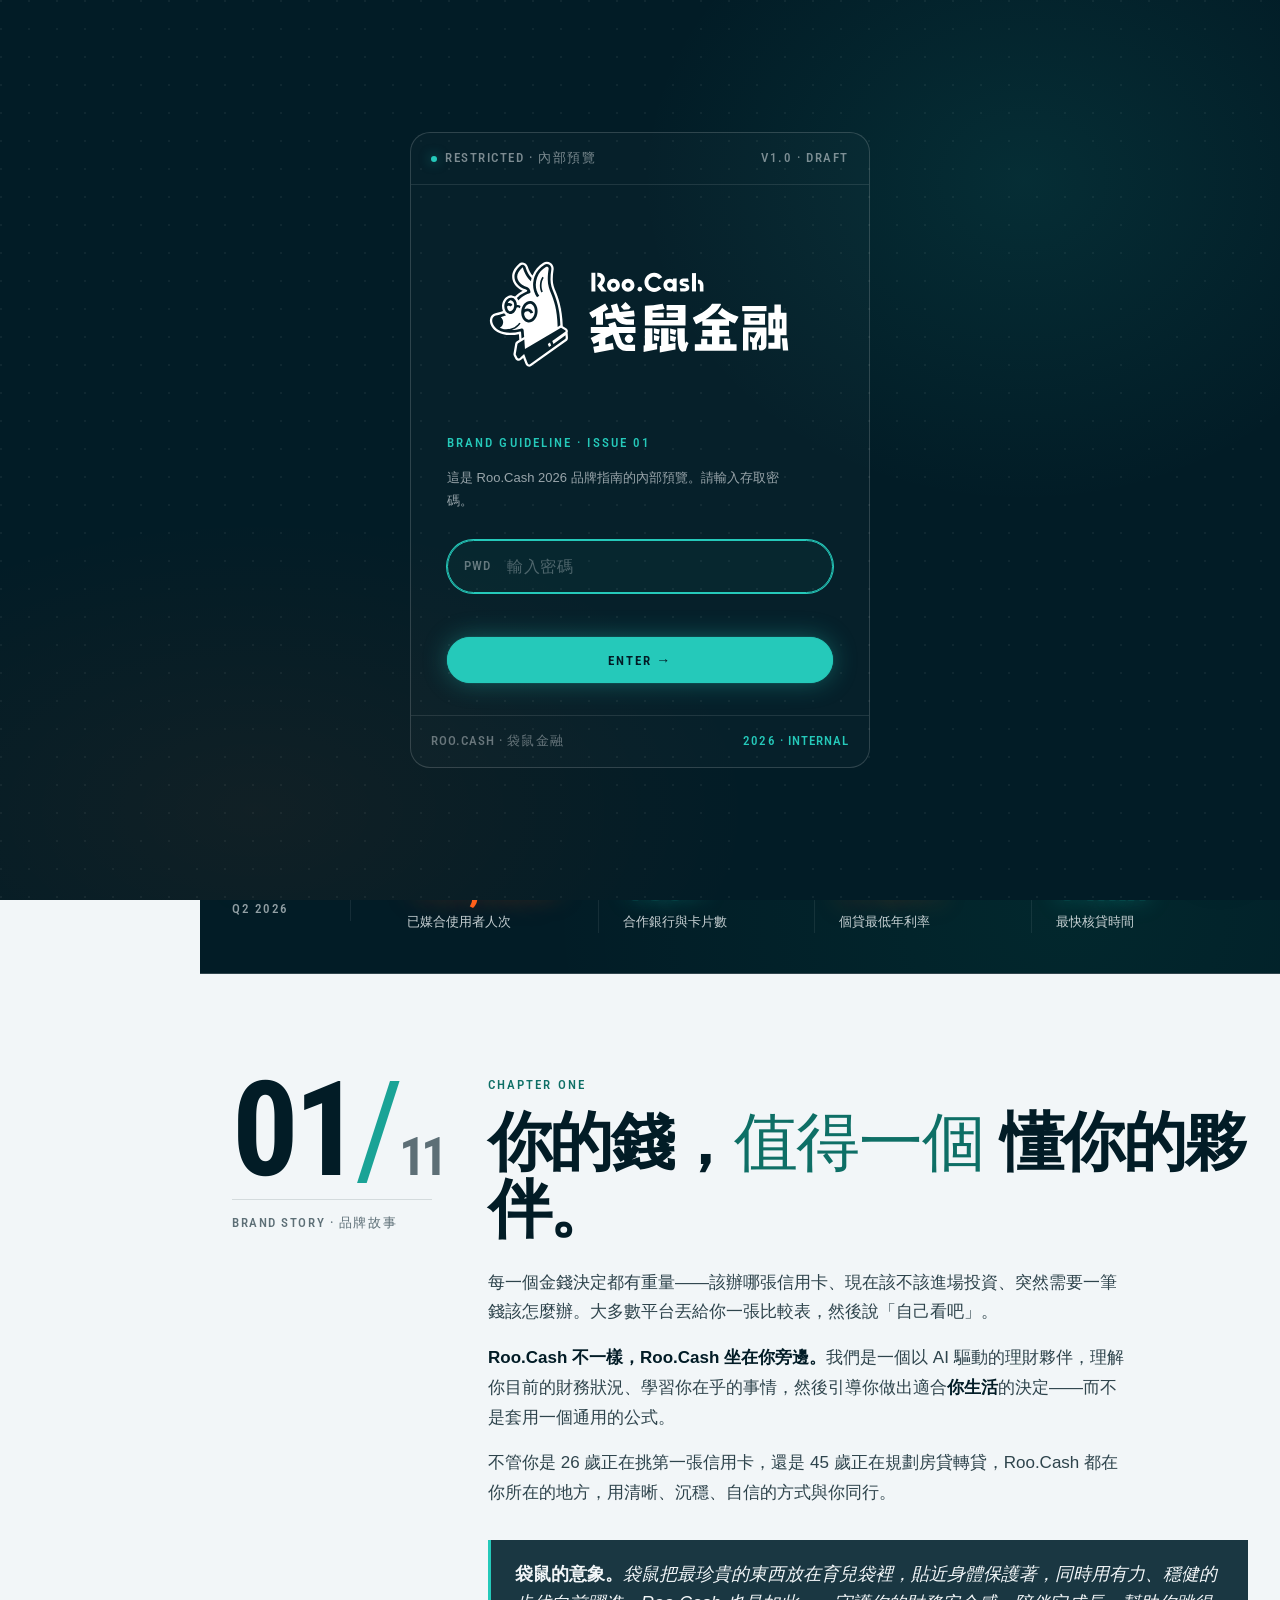
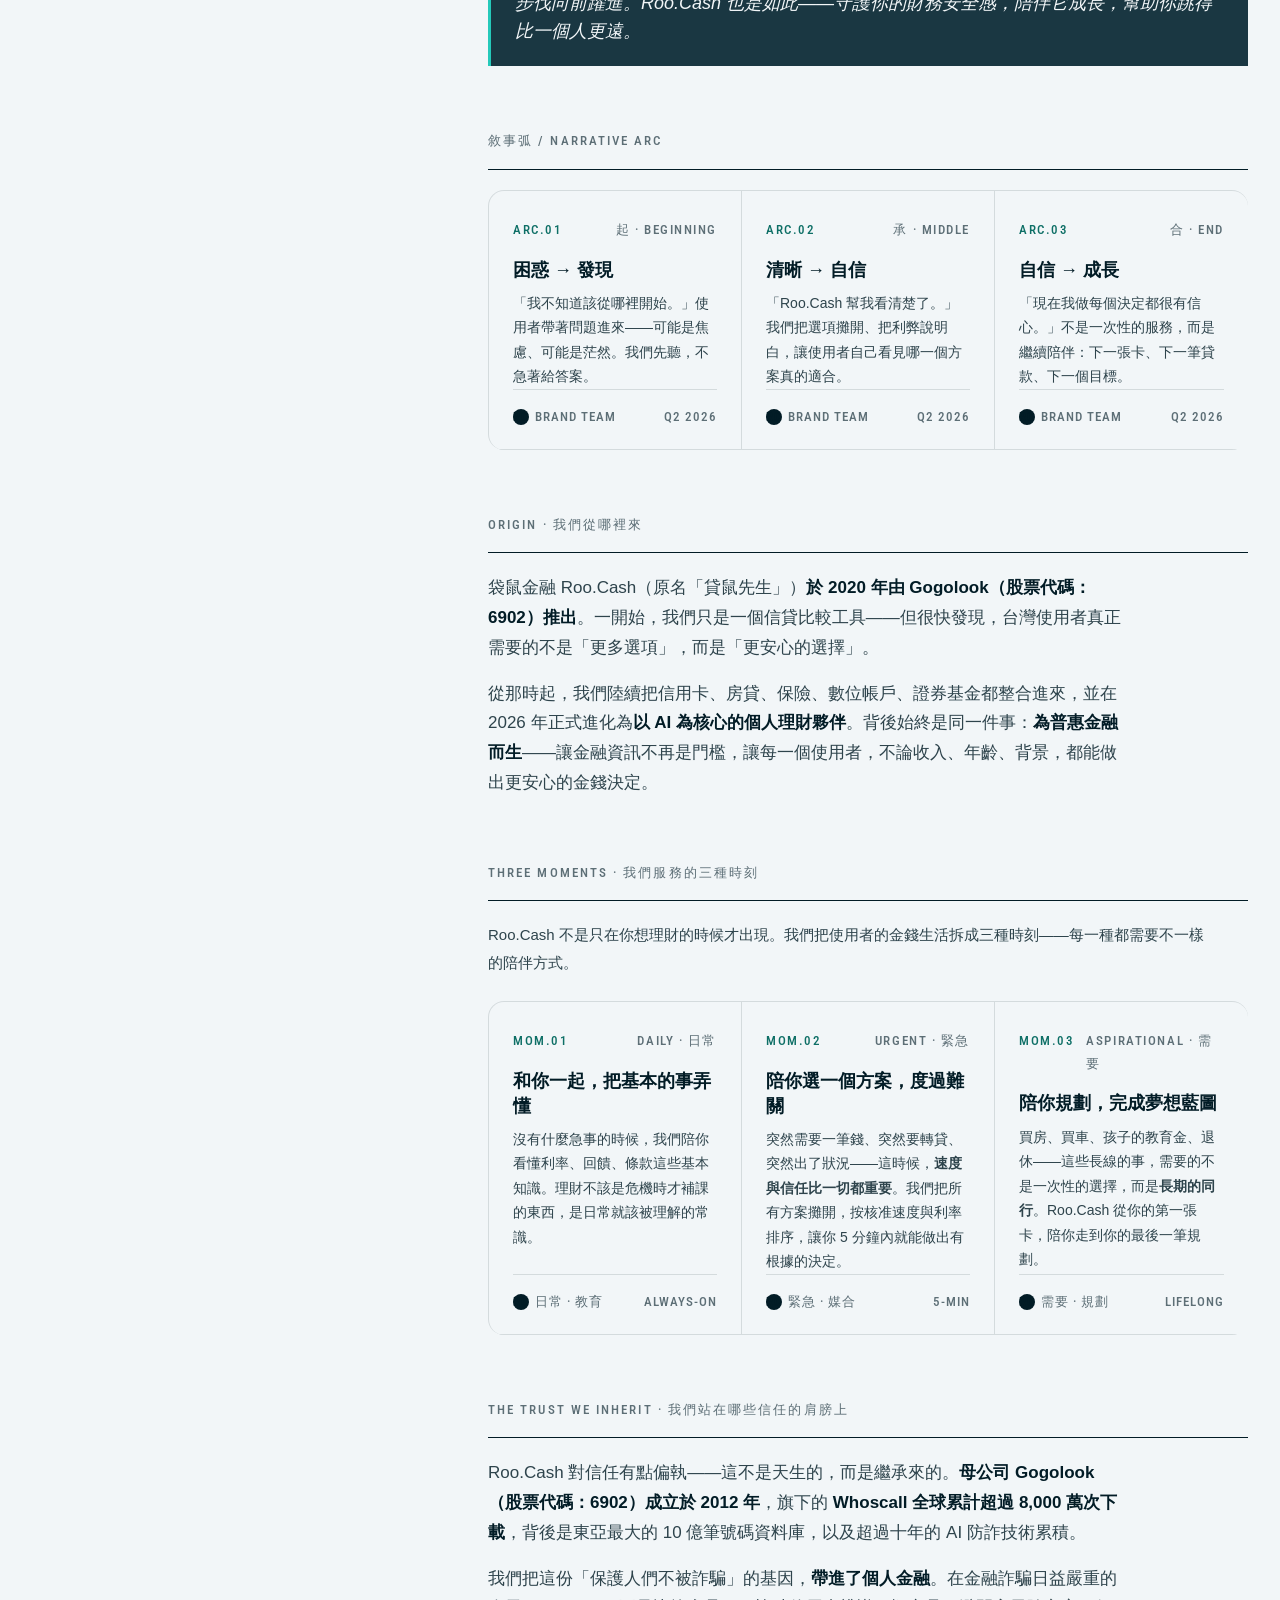
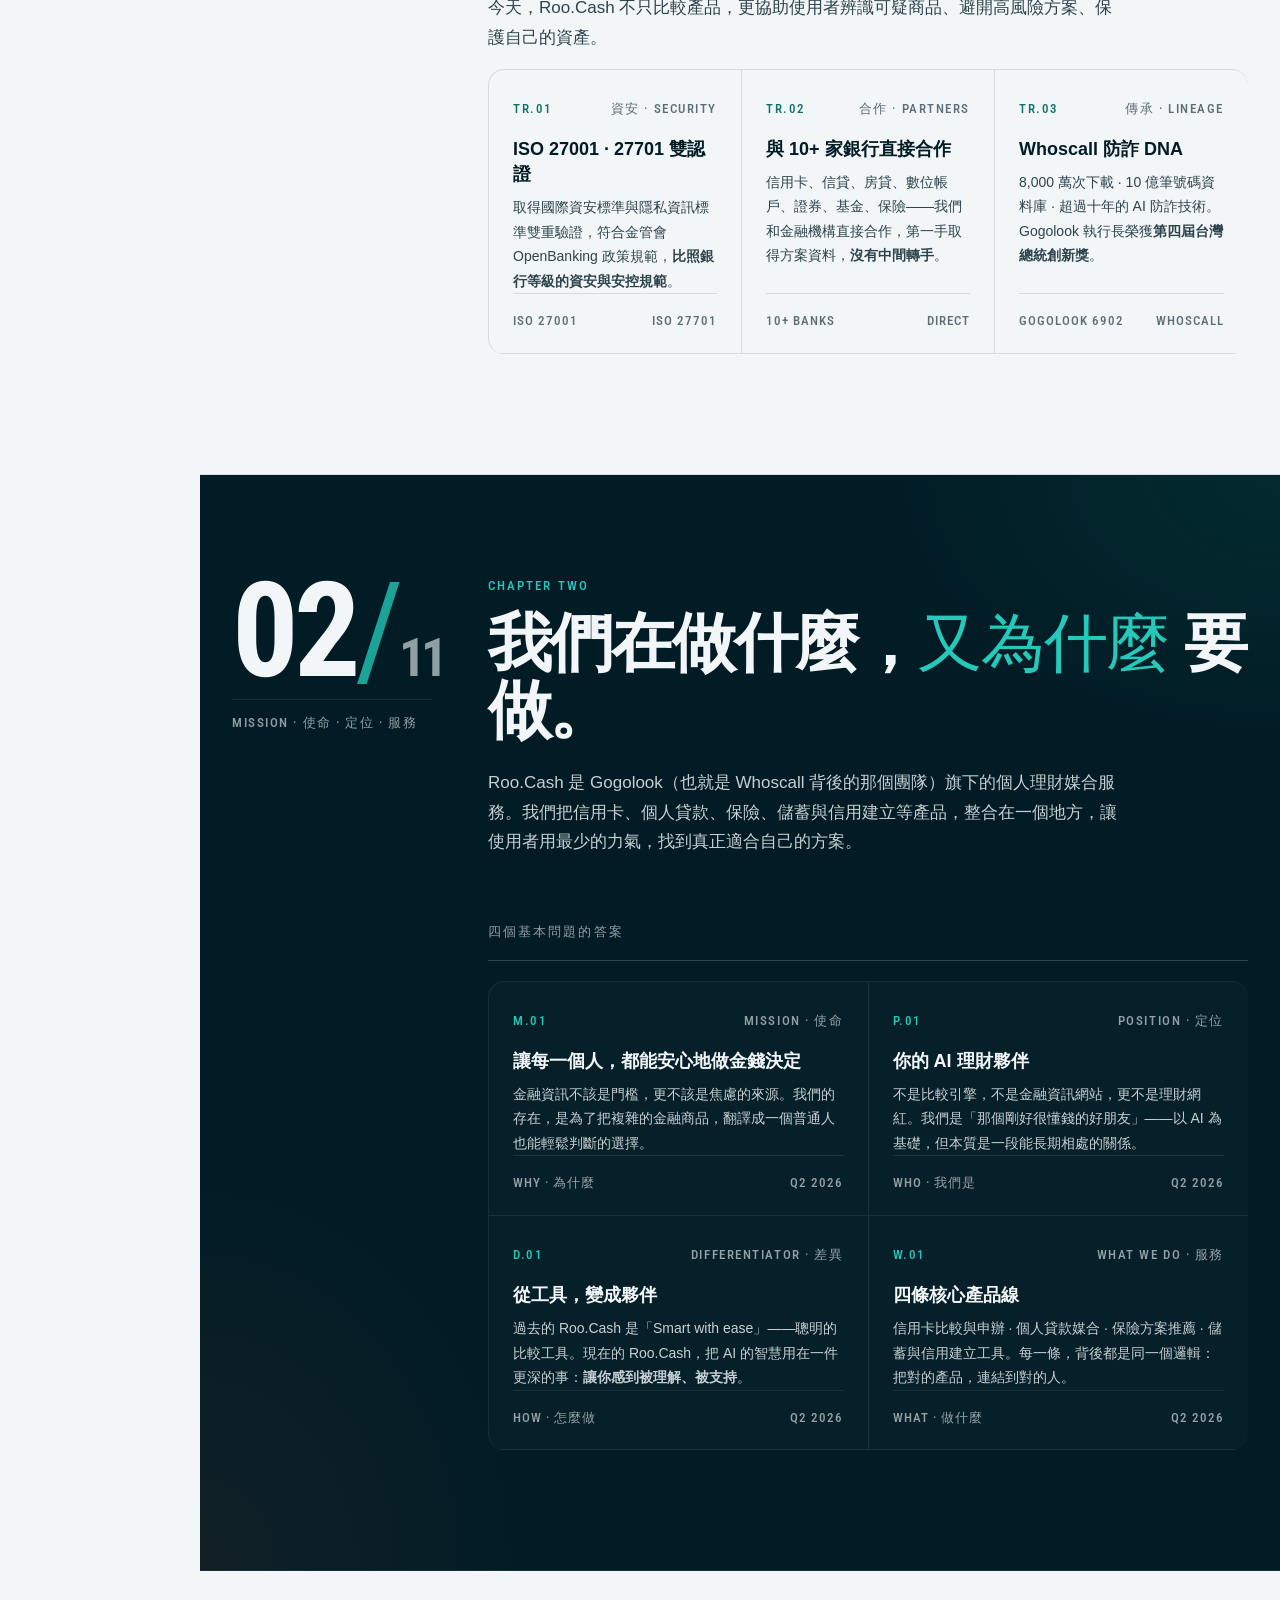
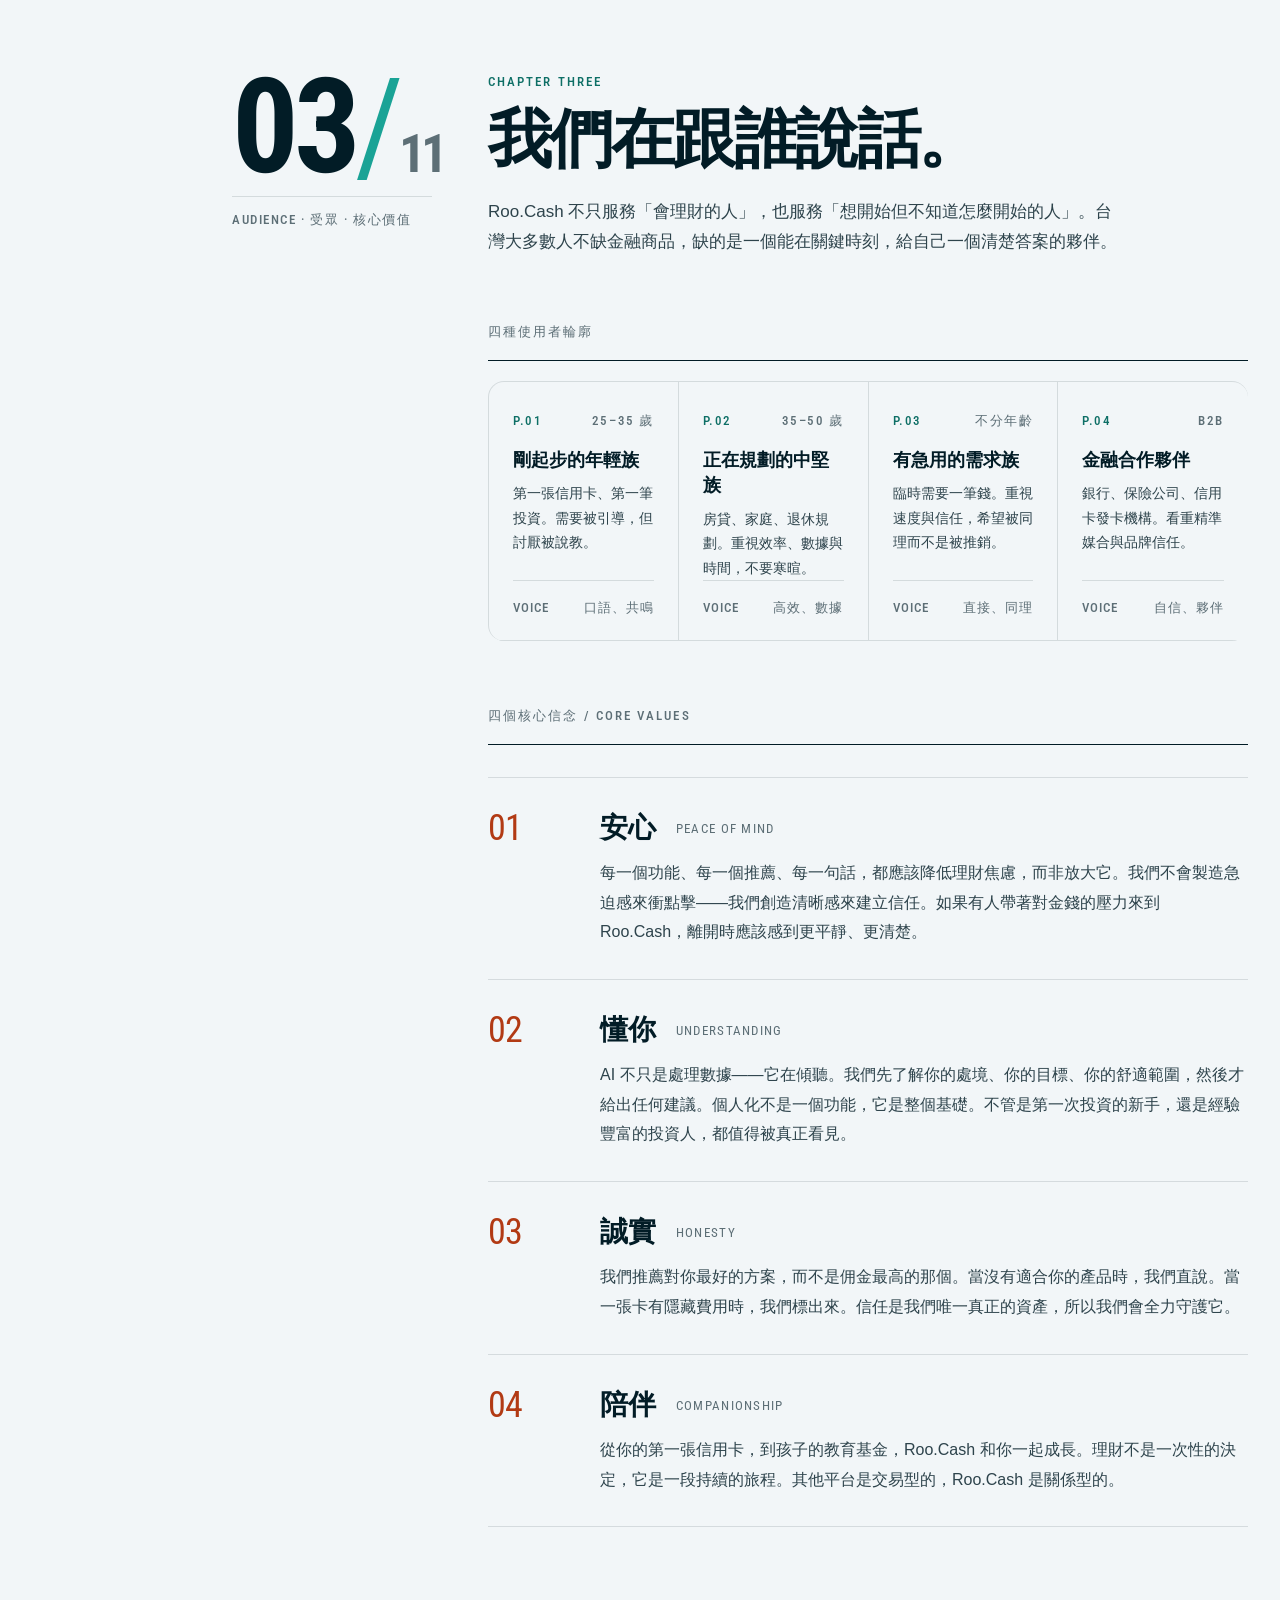
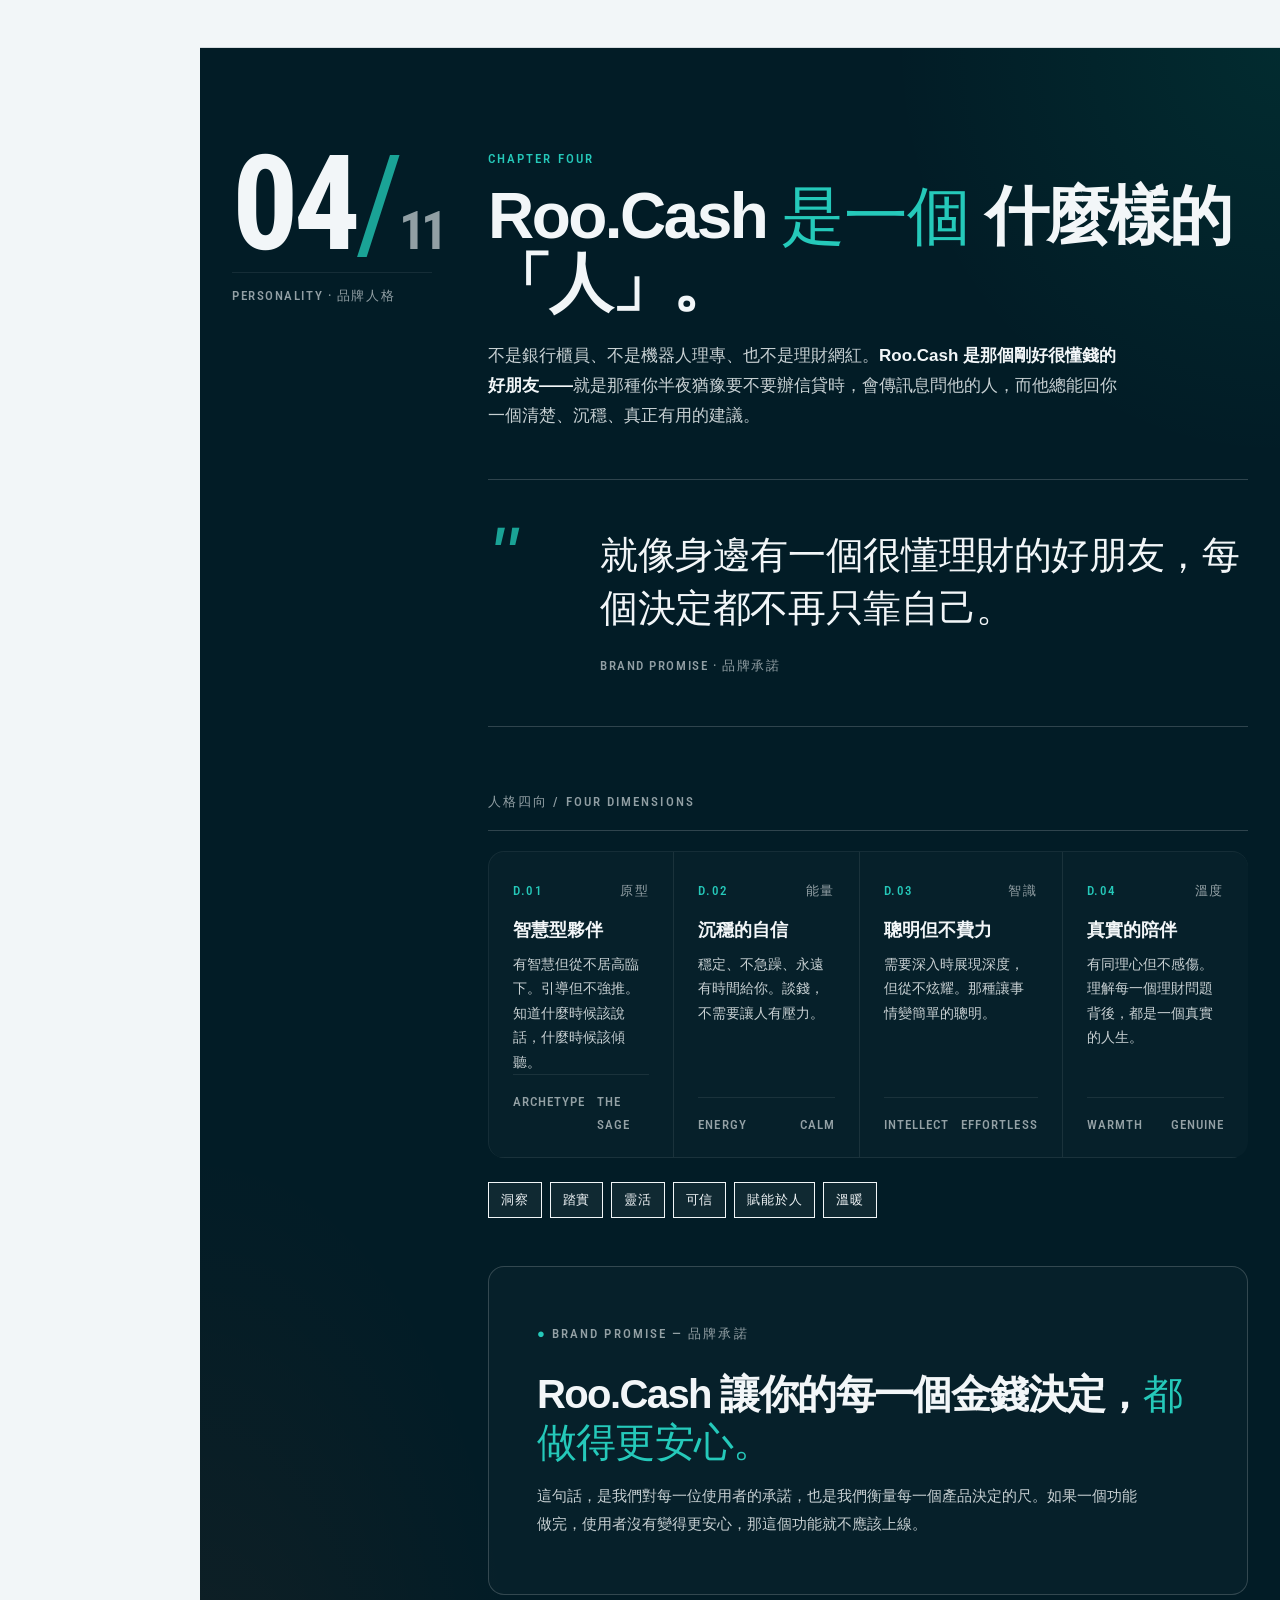
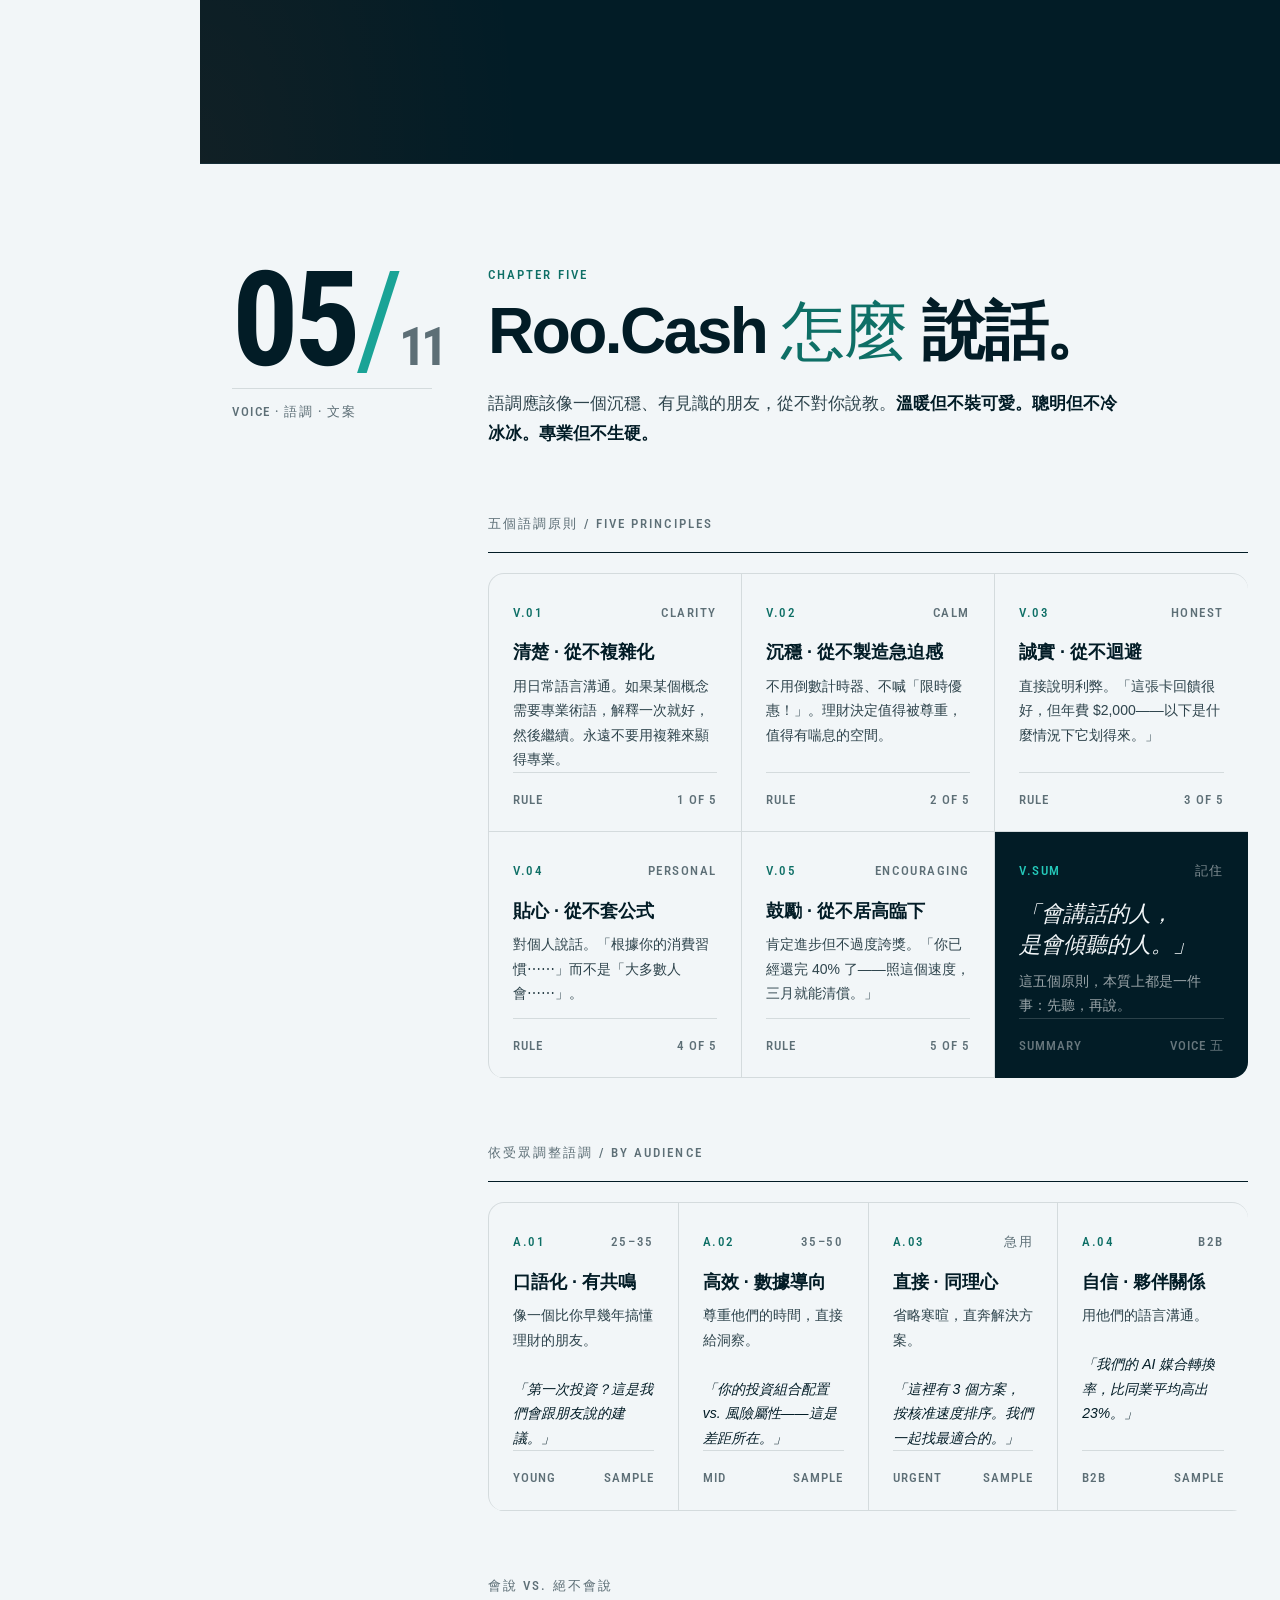
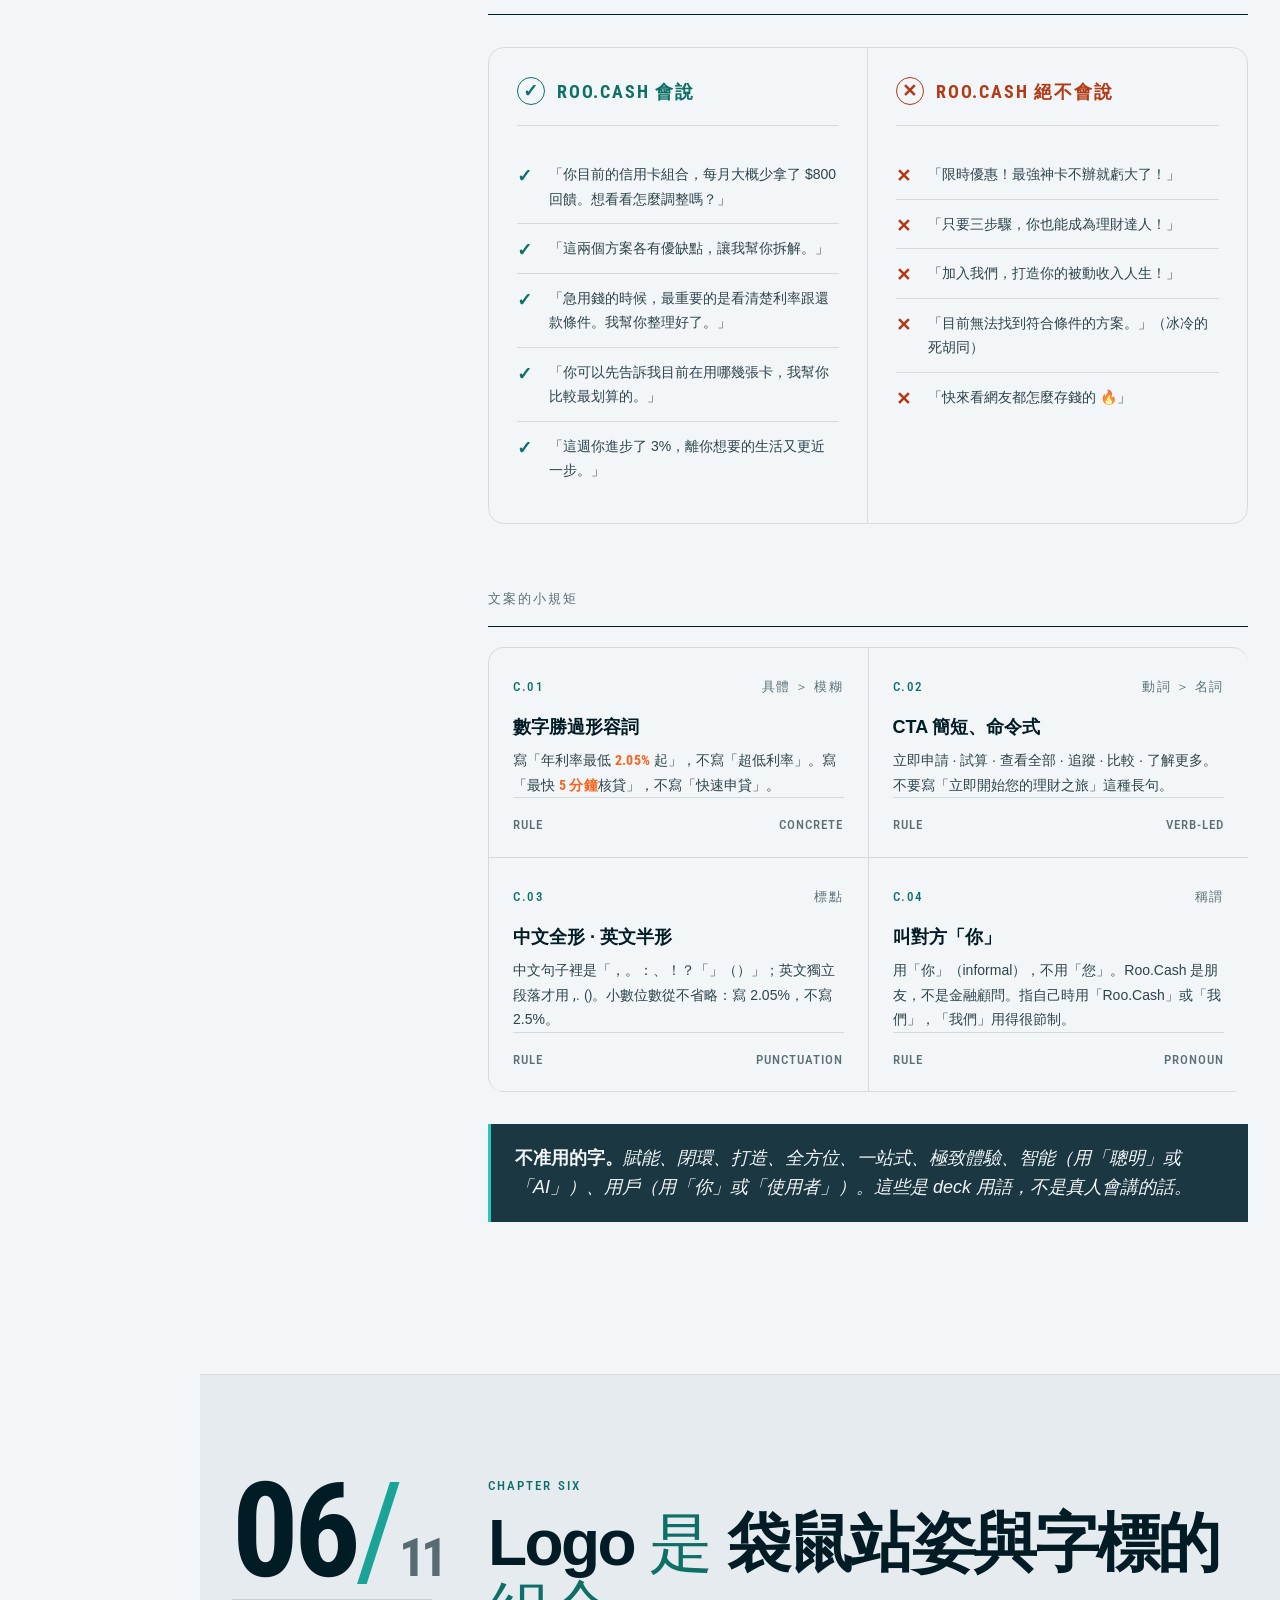
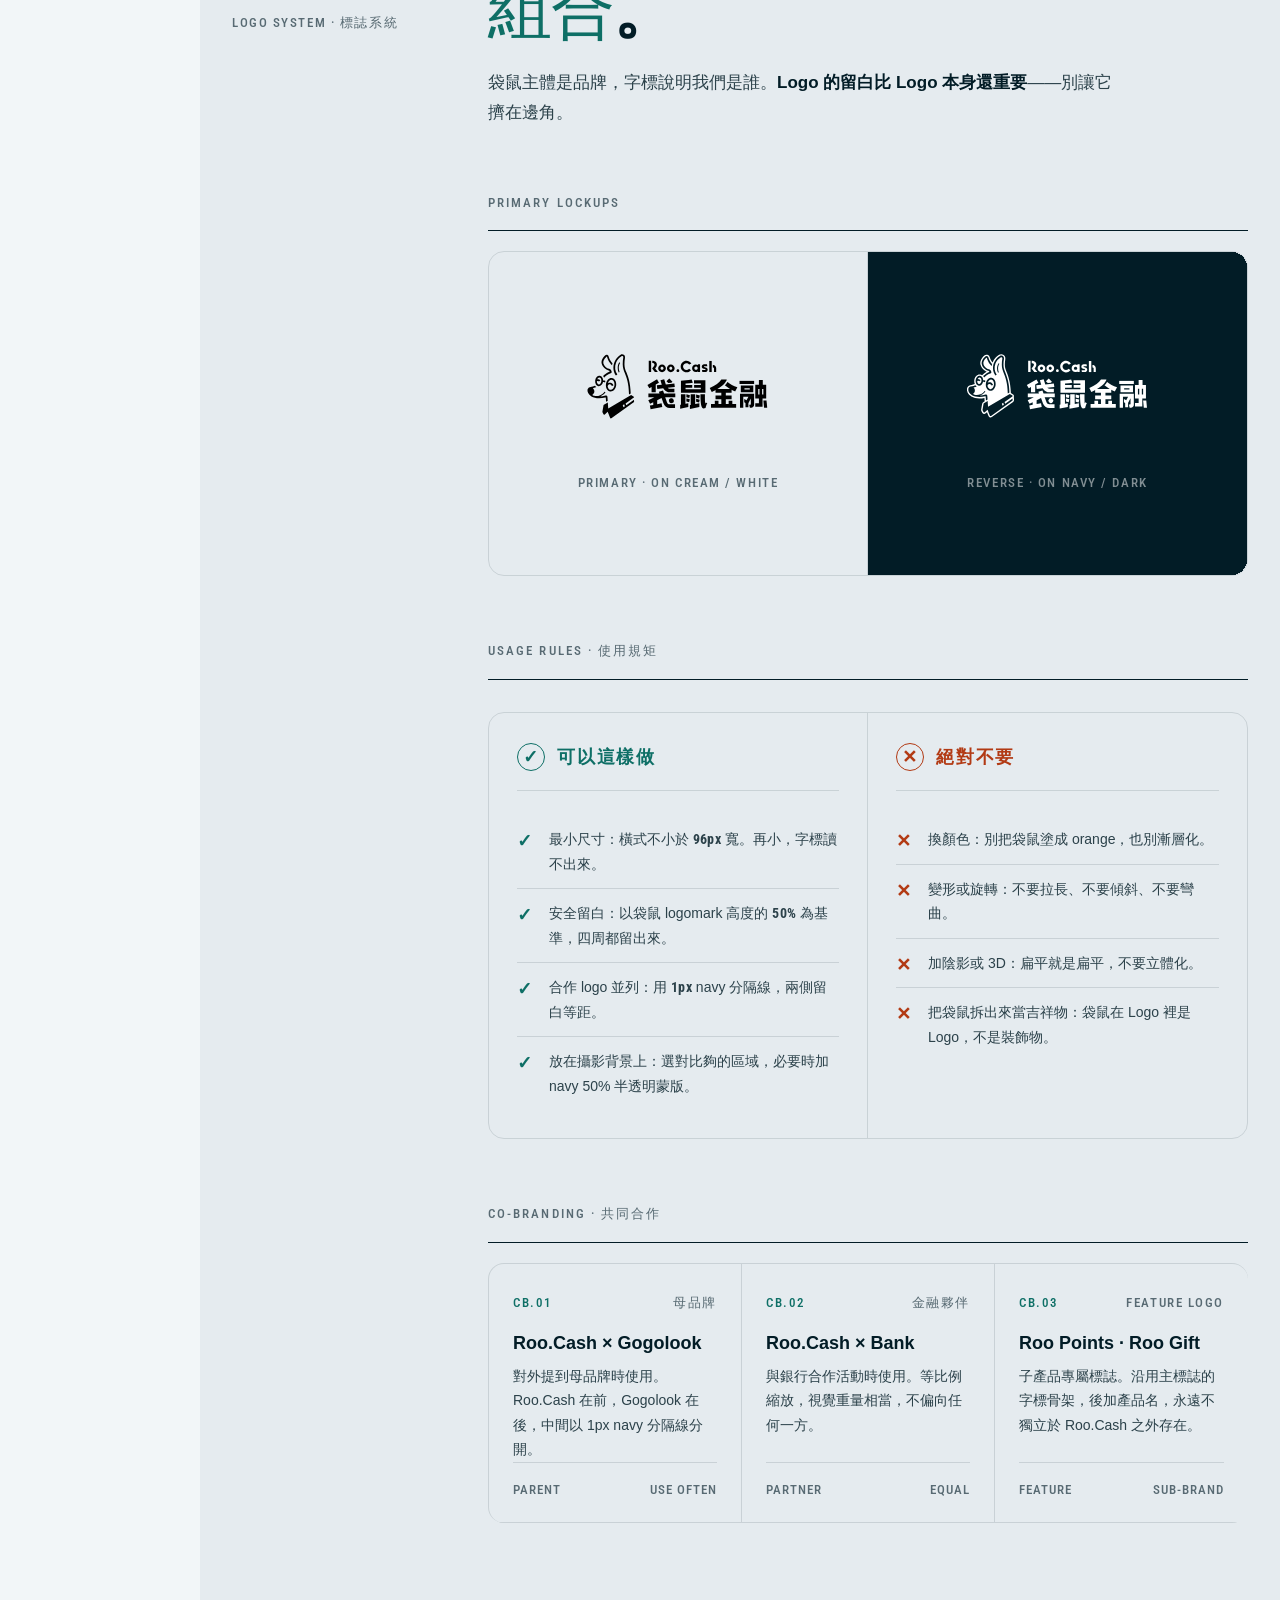
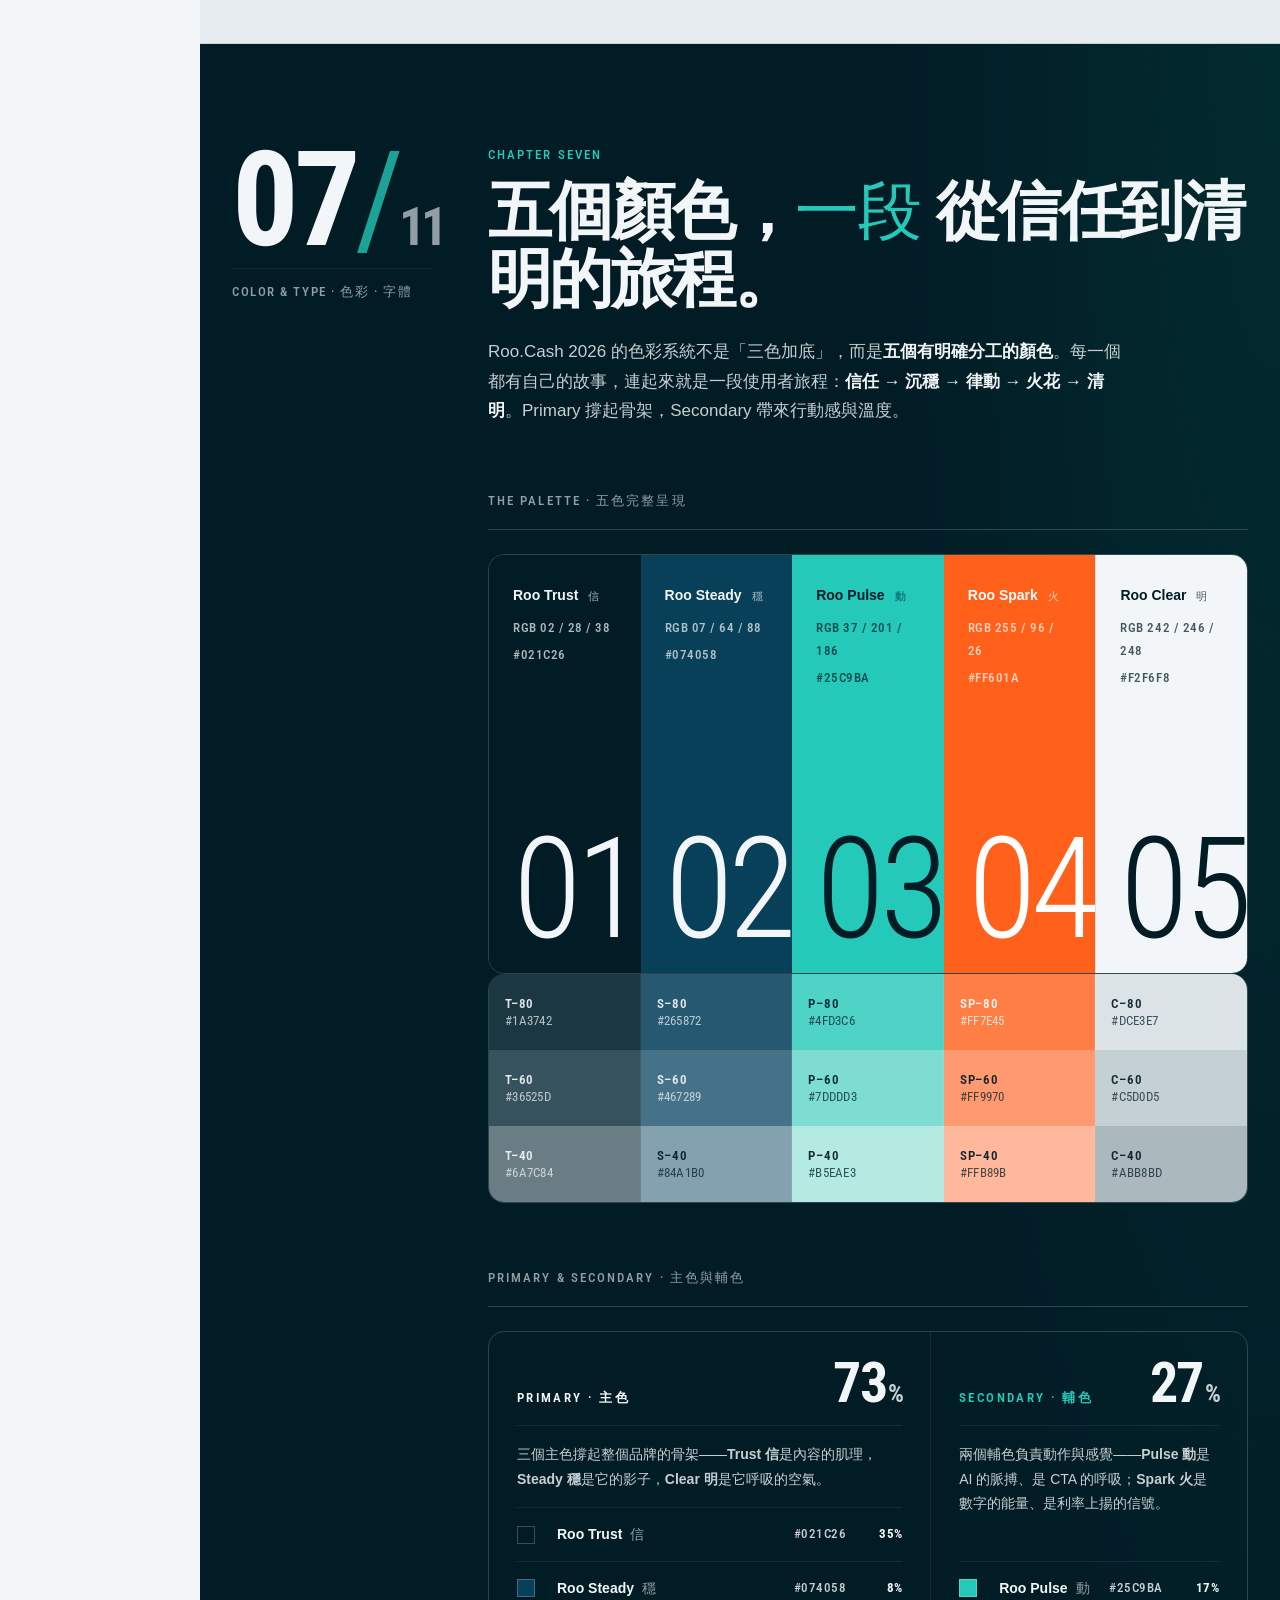
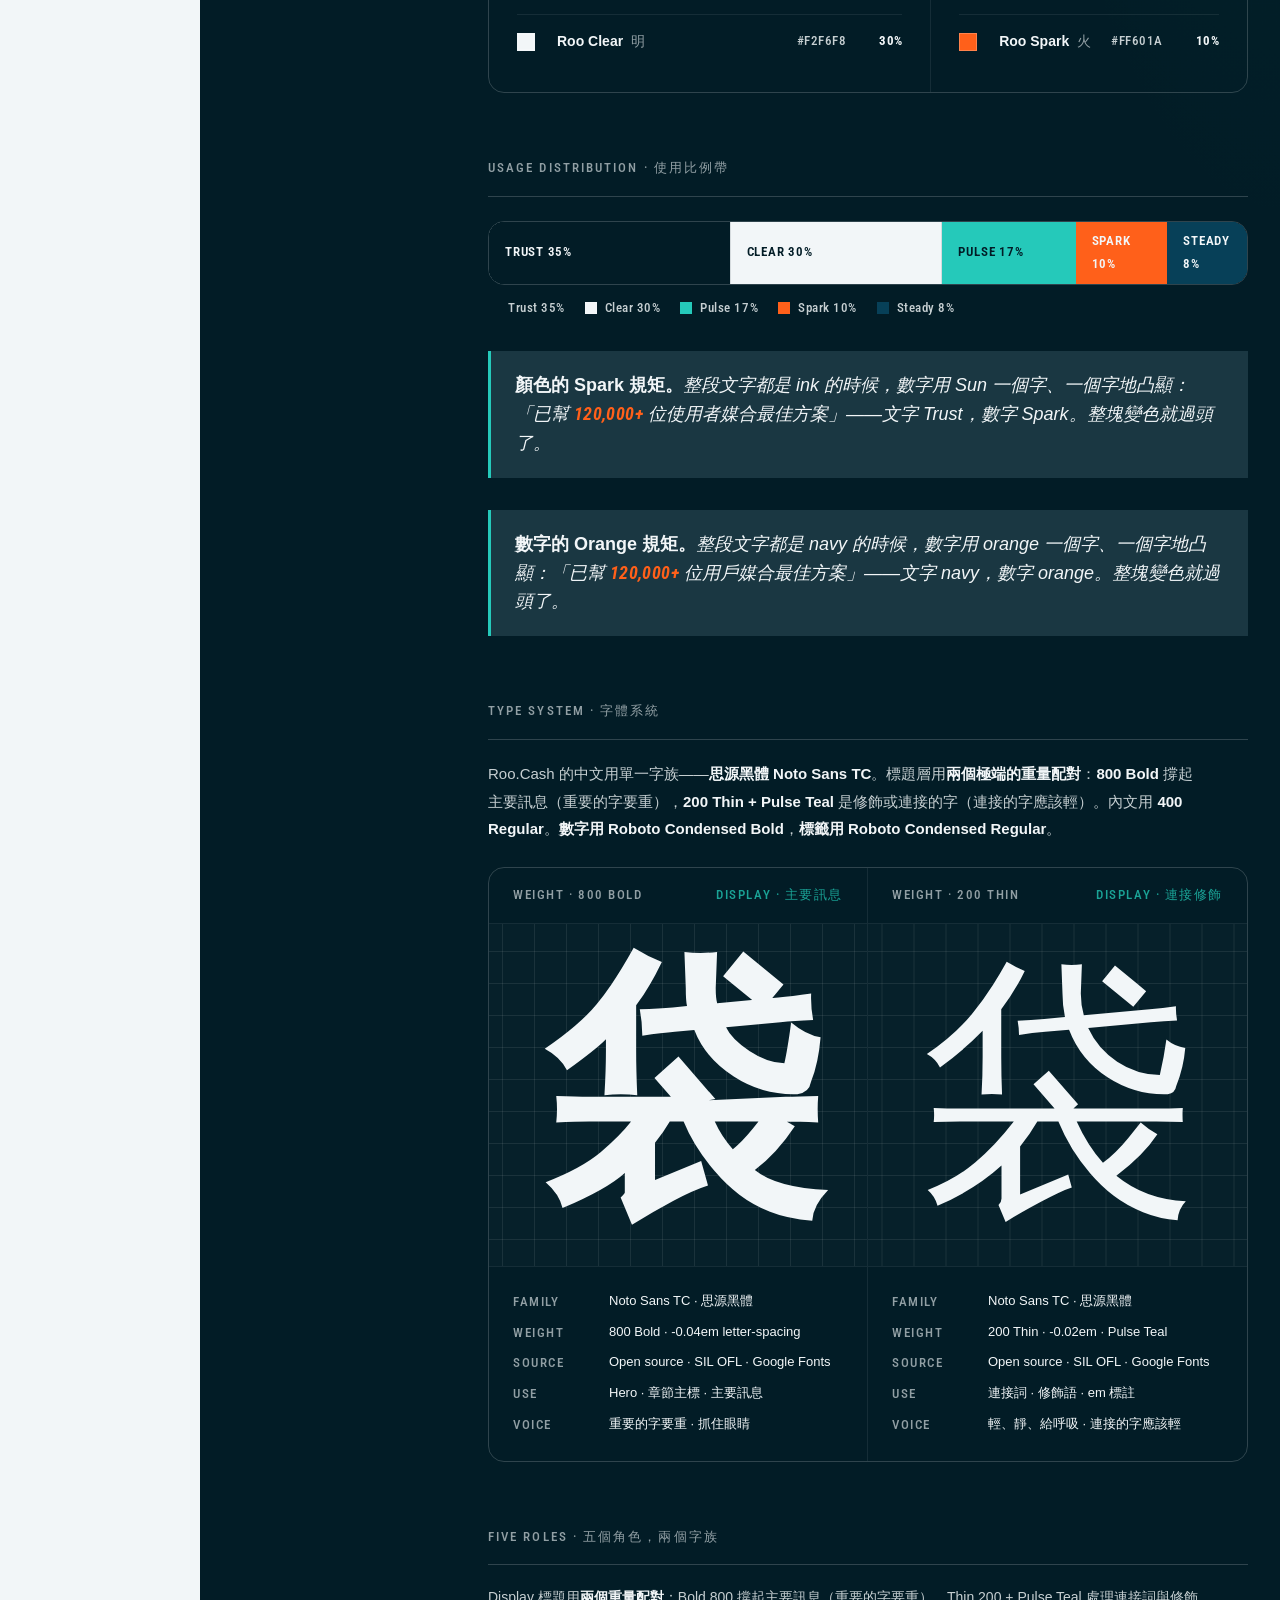
==== index.html @ f650537c "Remove digital sounds (SND.04–06) · keep warm trio only Per decision: only Tick / Swoosh / Chime sta" ====
<!DOCTYPE html>
<html lang="zh-Hant-TW">
<head>
<meta charset="UTF-8">
<meta name="viewport" content="width=device-width, initial-scale=1.0">
<title>Roo.Cash 2026 品牌指南 · Issue 01</title>
<link rel="stylesheet" href="styles/colors_and_type.css">
<link rel="preconnect" href="https://fonts.googleapis.com">
<link rel="preconnect" href="https://fonts.gstatic.com" crossorigin>
<link href="https://fonts.googleapis.com/css2?family=Roboto+Condensed:wght@300;400;500;600;700&display=swap" rel="stylesheet">
<script>
(function() {
  try {
    var t = localStorage.getItem('roocash-panels-2026');
    if (t === 'light' || t === 'dark') document.documentElement.classList.add('panels-' + t);
  } catch (e) {}
})();
</script>
<style>
:root {
  /* Type system simplified to two faces: Noto Sans TC + Roboto Condensed */
  --font-mono: 'Roboto Condensed', ui-monospace, sans-serif;     /* labels (Regular) */
  --font-numeric: 'Roboto Condensed', sans-serif;                /* numbers (Bold) */
  --font-serif: var(--font-cjk);    /* alias — italic display now uses Noto Sans Thin */
  --font-serif-cjk: var(--font-cjk);

  /* ───────────────────────────────────────────
     Future Finance Palette · Issue 02 (2026)
     5 colors, intentional usage proportions
     ─────────────────────────────────────────── */
  --roo-trust:   #021C26;  /* 01 · Primary  — surface, headlines */
  --roo-steady:    #074058;  /* 02 · Primary  — depth, supporting surface */
  --roo-pulse:   #25C9BA;  /* 03 · Secondary — action, AI, live */
  --roo-spark:     #FF601A;  /* 04 · Secondary — numeric, energy */
  --roo-clear:   #F2F6F8;  /* 05 · Primary  — cold canvas (replaces warm sand) */
  --roo-clear-2: #E5EBEF;  /* 05 dark — alt cold canvas */
  --roo-sand:    var(--roo-clear);   /* alias for legacy refs */
  --roo-sand-2:  var(--roo-clear-2); /* alias */
  --roo-pulse-d:    #1AA396;  /* Water hover (still bright) */
  --roo-pulse-deep: #0E6F66;  /* Water as small text on Frost — 5.4:1 AA */
  --roo-spark-deep:   #B23A14;  /* Sun as small text on Frost — 5.0:1 AA */

  /* Semantic ink tokens map to the new palette */
  /* Alphas tuned for WCAG AA+ contrast on the Frost canvas:
     0.82 → ~9:1 (AAA for normal text), 0.62 → ~5:1 (AA Large) */
  --ink:        var(--roo-trust);
  --ink-soft:   rgba(2, 28, 38, 0.82);   /* body, secondary copy */
  --ink-quiet:  rgba(2, 28, 38, 0.62);   /* tertiary, captions */
  --paper:      var(--roo-sand);
  --paper-2:    var(--roo-sand-2);
  --hair:       rgba(2, 28, 38, 0.12);
  --hair-strong:rgba(2, 28, 38, 0.22);

  /* Dark surface tokens */
  --void:       var(--roo-trust);
  --void-2:     var(--roo-steady);
  --void-line:        rgba(255, 255, 255, 0.08);
  --void-line-strong: rgba(255, 255, 255, 0.18);
  --void-text:        #F2F6F8;
  --void-soft:        rgba(242, 246, 248, 0.82);  /* body, secondary copy on dark */
  --void-quiet:       rgba(242, 246, 248, 0.60);  /* tertiary on dark */

  /* Override original design-system tokens to the new palette */
  --nroo-blue-100:   var(--roo-trust);
  --nroo-blue-95:    var(--roo-steady);
  --nroo-blue-120:   #011018;
  --nroo-green-100:  var(--roo-pulse);
  --nroo-green-120:  var(--roo-pulse-d);
  --nroo-orange-120: var(--roo-spark);
  --nroo-grey-10:    var(--roo-sand);
  --nroo-grey-20:    var(--roo-sand-2);

  /* Signature glows updated to new palette */
  --glow-green:  0 0 24px rgba(37, 201, 186, 0.45), 0 0 1px rgba(37, 201, 186, 1);
  --glow-orange: 0 0 28px rgba(255, 96, 26, 0.36);
}

* { margin: 0; padding: 0; box-sizing: border-box; }
*, *::before, *::after { font-feature-settings: "tnum" 1, "lnum" 1, "ss01" 1; }

html {
  scroll-behavior: smooth;
  scroll-padding-top: 76px;
}

body {
  font-family: var(--font-cjk);
  background: var(--paper);
  color: var(--ink);
  line-height: 1.75;
  -webkit-font-smoothing: antialiased;
  text-rendering: optimizeLegibility;
}

img { max-width: 100%; display: block; }
a { color: inherit; text-decoration: none; }

::selection { background: var(--nroo-green-100); color: var(--roo-trust); }

/* ─── A11Y · Focus visibility ─── */
:focus { outline: none; }
:focus-visible {
  outline: 2px solid var(--roo-pulse);
  outline-offset: 2px;
  border-radius: 2px;
}
.btn-glow:focus-visible,
.gate-submit:focus-visible {
  outline: 2px solid var(--roo-spark);
  outline-offset: 3px;
}

/* Skip-to-content link */
.skip-link {
  position: absolute;
  top: 0; left: 0;
  padding: 12px 18px;
  background: var(--roo-trust);
  color: var(--roo-pulse);
  font-family: var(--font-mono);
  font-size: 13px; font-weight: 600;
  letter-spacing: 0.12em;
  text-transform: uppercase;
  z-index: 100;
  transform: translateY(-100%);
  transition: transform 0.2s ease-out;
}
.skip-link:focus { transform: translateY(0); }

/* ─── A11Y · Reduced-motion guard ─── */
@media (prefers-reduced-motion: reduce) {
  *, *::before, *::after {
    animation-duration: 0.01ms !important;
    animation-iteration-count: 1 !important;
    transition-duration: 0.01ms !important;
    scroll-behavior: auto !important;
  }
  .fade-up { opacity: 1 !important; transform: none !important; }
  .progress-bar { display: none; }
  .stat-band-pulse, .float-roo .pulse, .gate-meta .dot { animation: none !important; }
}

/* Reusable */
.mono { font-family: var(--font-mono); font-weight: 400; letter-spacing: 0.02em; }
.serif-display { font-family: var(--font-serif); font-weight: 600; }
.uc { text-transform: uppercase; letter-spacing: 0.18em; }

/* ─── SCROLL PROGRESS ─── */
.progress-bar {
  position: fixed; top: 0; left: 0; height: 2px;
  width: 0%;
  background: var(--nroo-green-100);
  z-index: 100;
  transition: width 0.1s ease-out;
}

/* ─── SIDE NAV ─── */
:root { --sidenav-w: 200px; }

@media (min-width: 1081px) {
  body { padding-left: var(--sidenav-w); }
}

.side-nav {
  position: fixed;
  top: 0; left: 0; bottom: 0;
  width: var(--sidenav-w);
  background: var(--paper);
  border-right: 1px solid var(--hair);
  z-index: 40;
  display: flex; flex-direction: column;
  overflow-y: auto;
  scrollbar-width: none;
}
.side-nav::-webkit-scrollbar { display: none; }

.side-nav-head {
  padding: 20px 24px 18px;
  border-bottom: 1px solid var(--hair);
  display: flex; flex-direction: column; gap: 12px;
}
.side-nav-head img { width: 100%; height: auto; display: block; }
.side-nav-head .meta {
  font-family: var(--font-mono); font-size: 13px; font-weight: 500;
  color: var(--ink-quiet);
  letter-spacing: 0.1em;
  text-transform: uppercase;
  display: flex; flex-direction: column; gap: 2px;
}
.side-nav-head .meta .row { display: flex; justify-content: space-between; }
.side-nav-head .meta .row .v { color: var(--ink); }

.side-nav-label {
  padding: 18px 24px 8px;
  font-family: var(--font-mono); font-size: 13px; font-weight: 500;
  color: var(--ink-quiet);
  letter-spacing: 0.16em;
  text-transform: uppercase;
}

.side-nav-list { list-style: none; padding: 0; margin: 0; flex: 1; }
.side-nav-list li { display: block; }
.side-nav-list a {
  display: grid;
  grid-template-columns: 26px 1fr;
  gap: 4px;
  align-items: baseline;
  padding: 11px 18px 11px 22px;
  position: relative;
  color: var(--ink-soft);
  border-left: 2px solid transparent;
  transition: color .18s ease-out, background .18s ease-out, border-color .18s ease-out, padding-left .18s ease-out;
}
.side-nav-list a:hover {
  color: var(--ink);
  background: var(--paper-2);
  padding-left: 26px;
}
.side-nav-list a .nm {
  font-family: var(--font-mono); font-size: 13px; font-weight: 500;
  color: var(--ink-quiet);
  letter-spacing: 0.04em;
  transition: color .18s;
}
.side-nav-list a .ti {
  font-family: var(--font-cjk); font-size: 13px; font-weight: 500;
  line-height: 1.4;
  transition: color .18s;
}
.side-nav-list a:hover .nm { color: var(--roo-pulse-deep); }

.side-nav-list a.active {
  color: var(--ink);
  background: var(--paper-2);
  border-left-color: var(--nroo-green-100);
}
.side-nav-list a.active .nm { color: var(--roo-pulse-deep); font-weight: 700; }
.side-nav-list a.active .ti { color: var(--ink); font-weight: 700; font-family: var(--font-serif-cjk); }

.side-nav-foot {
  padding: 16px 24px 20px;
  border-top: 1px solid var(--hair);
  display: flex; flex-direction: column; gap: 10px;
}
.side-nav-foot a.dl {
  font-family: var(--font-mono); font-size: 13px; font-weight: 500;
  letter-spacing: 0.12em;
  text-transform: uppercase;
  text-align: center;
  padding: 10px 12px;
  background: var(--ink); color: var(--paper);
  transition: background .2s;
}
.side-nav-foot a.dl:hover { background: var(--nroo-green-120); }
.sound-toggle-nav {
  display: flex; align-items: center; gap: 8px;
  width: 100%;
  padding: 9px 12px;
  background: transparent;
  border: 1px solid var(--hair-strong);
  border-radius: 999px;
  font-family: var(--font-mono); font-size: 13px; font-weight: 500;
  color: var(--ink-soft);
  letter-spacing: 0.10em;
  text-transform: uppercase;
  cursor: pointer;
  transition: border-color 0.2s ease-out, color 0.2s ease-out;
}
.sound-toggle-nav .dot {
  width: 8px; height: 8px;
  border-radius: 50%;
  background: var(--nroo-green-120);
  flex-shrink: 0;
  transition: background 0.2s ease-out, box-shadow 0.2s ease-out;
}
.sound-toggle-nav .lbl { flex: 1; text-align: left; }
.sound-toggle-nav .state {
  font-weight: 700;
  color: var(--nroo-green-120);
  transition: color 0.2s ease-out;
}
.sound-toggle-nav:hover { border-color: var(--ink); color: var(--ink); }
.sound-toggle-nav[aria-pressed="false"] .dot { background: rgba(2, 28, 38, 0.22); box-shadow: none; }
.sound-toggle-nav[aria-pressed="false"] .state { color: var(--ink-quiet); }
.sound-toggle-nav[aria-pressed="true"] .dot { box-shadow: 0 0 8px rgba(37, 201, 186, 0.6); }
.side-nav-foot .credit {
  font-family: var(--font-mono); font-size: 13px; font-weight: 500;
  color: var(--ink-quiet);
  letter-spacing: 0.06em;
  text-align: center;
}

@media (max-width: 1080px) {
  .side-nav { display: none; }
}

/* ─── HEADER ─── */
.site-header {
  position: sticky; top: 0; z-index: 50;
  background: rgba(251, 250, 246, 0.88);
  backdrop-filter: saturate(180%) blur(12px);
  -webkit-backdrop-filter: saturate(180%) blur(12px);
  border-bottom: 1px solid var(--hair);
  height: 64px;
  display: flex; align-items: center;
}
.site-header .inner {
  max-width: 1320px; margin: 0 auto;
  width: 100%; padding: 0 32px;
  display: flex; align-items: center; gap: 32px;
}
.site-header .brand img { height: 22px; }
.site-header .issue-tag {
  font-family: var(--font-mono); font-size: 13px; font-weight: 500;
  color: var(--ink-quiet);
  padding-left: 16px;
  border-left: 1px solid var(--hair);
  margin-left: 4px;
  letter-spacing: 0.05em;
}
.site-header .now-reading {
  margin-left: auto;
  font-family: var(--font-mono); font-size: 13px; font-weight: 500;
  color: var(--ink-quiet);
  letter-spacing: 0.08em;
  text-transform: uppercase;
  display: flex; align-items: baseline; gap: 12px;
}
.site-header .now-reading .nr-num {
  color: var(--nroo-green-120); font-weight: 700;
}
.site-header .now-reading .nr-label {
  font-family: var(--font-cjk); text-transform: none; letter-spacing: 0;
  color: var(--ink); font-weight: 500;
}
@media (min-width: 1081px) {
  .site-header { display: none; }
}
.site-header .header-cta {
  font-family: var(--font-mono); font-size: 13px; font-weight: 500;
  letter-spacing: 0.05em;
  padding: 8px 14px;
  border: 1px solid var(--ink);
  color: var(--ink);
  border-radius: 0;
  margin-left: 8px;
  transition: background .2s ease-out, color .2s ease-out;
}
.site-header .header-cta:hover { background: var(--ink); color: var(--paper); }

/* ─── SHELL ─── */
.shell {
  max-width: 1320px;
  margin: 0 auto;
  padding: 0 32px;
}

/* ─── HERO ─── */
.hero {
  background: var(--paper);
  border-bottom: 1px solid var(--hair);
  position: relative;
  overflow: hidden;
}
.hero::before {
  content: '';
  position: absolute;
  inset: 0;
  background-image:
    radial-gradient(circle at 1px 1px, var(--hair) 1px, transparent 0);
  background-size: 32px 32px;
  background-position: 0 0;
  opacity: 0.6;
  pointer-events: none;
  mask-image: radial-gradient(ellipse 80% 60% at 80% 30%, black 0%, transparent 70%);
  -webkit-mask-image: radial-gradient(ellipse 80% 60% at 80% 30%, black 0%, transparent 70%);
}
.hero-inner {
  max-width: 1320px; margin: 0 auto;
  padding: 96px 32px 120px;
  position: relative; z-index: 1;
}
.hero-meta {
  display: flex; align-items: center; gap: 24px;
  font-family: var(--font-mono); font-size: 13px; font-weight: 500;
  color: var(--ink-quiet);
  letter-spacing: 0.08em;
  margin-bottom: 56px;
  padding-bottom: 24px;
  border-bottom: 1px solid var(--hair);
}
.hero-meta .dot {
  width: 6px; height: 6px;
  background: var(--nroo-green-100);
  border-radius: 50%;
  display: inline-block;
}
.hero-meta .sep { color: var(--ink-quiet); opacity: 0.5; }

.hero-grid {
  display: grid;
  grid-template-columns: minmax(0, 1.4fr) minmax(0, 1fr);
  gap: 80px;
  align-items: end;
}
.hero-grid.hero-grid-single {
  grid-template-columns: 1fr;
  max-width: 1100px;
}
.hero-headline {
  font-family: var(--font-cjk);
  font-weight: 800;
  font-size: clamp(56px, 8vw, 104px);
  line-height: 0.96;
  letter-spacing: -0.04em;
  color: var(--void-text);
  font-feature-settings: "tnum" 1;
}
.hero-headline em {
  font-family: var(--font-cjk);
  font-style: normal;
  font-weight: 200;
  color: var(--nroo-green-100);
  letter-spacing: -0.02em;
}
.hero-headline .accent {
  font-style: normal;
  position: relative;
  display: inline-block;
  color: var(--ink);
  white-space: nowrap;
}
.hero-headline .accent::after {
  content: '';
  position: absolute;
  left: -2px; right: -2px;
  bottom: 8px;
  height: 14px;
  background: var(--nroo-green-100);
  z-index: -1;
  opacity: 0.7;
}
.hero-lede {
  margin-top: 36px;
  font-size: 17px; line-height: 1.75;
  color: var(--ink-soft);
  max-width: 520px;
}
.hero-lede strong { color: var(--ink); font-weight: 700; }
.hero-lede .num {
  font-family: var(--font-mono);
  color: var(--nroo-orange-120);
  font-weight: 700;
  font-size: 16px;
}

/* Hero TOC */
.hero-toc {
  border-top: 1px solid var(--ink);
  padding-top: 16px;
}
.hero-toc-label {
  font-family: var(--font-mono); font-size: 13px; font-weight: 500;
  color: var(--ink-quiet);
  letter-spacing: 0.1em;
  margin-bottom: 8px;
  text-transform: uppercase;
}
.hero-toc ol {
  list-style: none;
  margin-top: 12px;
}
.hero-toc li {
  display: grid;
  grid-template-columns: 32px 1fr auto;
  gap: 16px;
  padding: 10px 0;
  border-bottom: 1px solid var(--hair);
  align-items: baseline;
  transition: padding 0.2s ease-out, color 0.2s ease-out;
}
.hero-toc li:last-child { border-bottom: none; }
.hero-toc li a {
  display: contents;
}
.hero-toc li:hover {
  padding-left: 8px;
}
.hero-toc li:hover .toc-num {
  color: var(--nroo-green-120);
}
.hero-toc li:hover .toc-title {
  color: var(--ink);
}
.toc-num {
  font-family: var(--font-mono); font-size: 13px; font-weight: 500;
  color: var(--ink-quiet);
  letter-spacing: 0.04em;
  transition: color .2s;
}
.toc-title {
  font-family: var(--font-cjk);
  font-size: 14px; font-weight: 500;
  color: var(--ink-soft);
  transition: color .2s;
}
.toc-tag {
  font-family: var(--font-mono); font-size: 13px;
  color: var(--ink-quiet);
  letter-spacing: 0.06em;
  text-transform: uppercase;
}

/* ─── STAT BAND (replaces stat-strip) ─── */
.stat-band {
  border-top: 1px solid var(--ink);
  border-bottom: 1px solid var(--ink);
  background: var(--paper);
}
.stat-band-inner {
  max-width: 1320px; margin: 0 auto;
  padding: 32px;
  display: grid;
  grid-template-columns: auto repeat(4, 1fr);
  gap: 0;
  align-items: center;
}
.stat-band-label {
  font-family: var(--font-mono); font-size: 13px; font-weight: 500;
  color: var(--ink-quiet);
  text-transform: uppercase;
  letter-spacing: 0.12em;
  padding-right: 32px;
  margin-right: 32px;
  border-right: 1px solid var(--hair);
}
.stat-band-cell {
  padding: 0 24px;
  border-right: 1px solid var(--hair);
  display: flex; flex-direction: column; gap: 4px;
}
.stat-band-cell:last-child { border-right: none; }
.stat-band-num {
  font-family: var(--font-numeric);
  font-weight: 700;
  font-size: 44px;
  line-height: 1;
  color: var(--ink);
  letter-spacing: -0.03em;
}
.stat-band-num.orange { color: var(--nroo-orange-120); }
.stat-band-cap {
  font-size: 13px;
  color: var(--ink-soft);
  font-family: var(--font-cjk);
}

/* ─── CHAPTER DIVIDER ─── */
.chapter-divider {
  display: flex; align-items: center; justify-content: center;
  gap: 16px;
  padding: 56px 32px;
  font-family: var(--font-mono); font-size: 13px; font-weight: 500;
  color: var(--ink-quiet);
  letter-spacing: 0.16em;
  text-transform: uppercase;
  border-bottom: 1px solid var(--hair);
}
.chapter-divider .rule {
  flex: 1;
  height: 1px;
  background: var(--hair);
  max-width: 300px;
}
.chapter-divider .glyph {
  font-family: var(--font-serif);
  font-size: 14px;
  font-style: italic;
  color: var(--roo-pulse-deep);
}

/* ─── CHAPTERS ─── */
section.chapter {
  background: var(--paper);
  border-bottom: 1px solid var(--hair);
}
section.chapter.alt { background: var(--paper-2); }
.chapter-inner {
  max-width: 1320px; margin: 0 auto;
  padding: 100px 32px 120px;
  display: grid;
  grid-template-columns: minmax(0, 200px) minmax(0, 1fr);
  gap: 56px;
}
.chapter-folio {
  position: relative;
  display: flex; flex-direction: column;
  align-items: flex-start;
  gap: 12px;
}
.chapter-folio .num {
  font-family: var(--font-numeric);
  font-weight: 700;
  font-size: 132px;
  line-height: 0.85;
  color: var(--ink);
  letter-spacing: -0.04em;
}
.chapter-folio .num .slash {
  color: var(--nroo-green-120);
  font-weight: 400;
}
.chapter-folio .meta {
  font-family: var(--font-mono); font-size: 13px; font-weight: 500;
  color: var(--ink-quiet);
  letter-spacing: 0.12em;
  text-transform: uppercase;
  border-top: 1px solid var(--hair);
  padding-top: 12px;
  width: 100%;
}
.chapter-folio.sticky-folio {
  position: sticky;
  top: 96px;
  align-self: start;
}

.chapter-body {
  min-width: 0;
}
.chapter-eyebrow {
  font-family: var(--font-mono); font-size: 13px; font-weight: 500;
  color: var(--roo-pulse-deep);  /* AA-compliant teal for small text on Frost */
  letter-spacing: 0.16em;
  text-transform: uppercase;
  margin-bottom: 12px;
}
section.chapter.dark .chapter-eyebrow,
.hero .chapter-eyebrow { color: var(--roo-pulse); }
.chapter-title {
  font-family: var(--font-cjk);
  font-weight: 800;
  font-size: clamp(40px, 5vw, 68px);
  line-height: 1.05;
  letter-spacing: -0.04em;
  color: var(--ink);
  margin-bottom: 12px;
  max-width: 22ch;
}
.chapter-title em {
  font-family: var(--font-cjk);
  font-style: normal;
  font-weight: 200;
  color: var(--roo-pulse-deep);
  letter-spacing: -0.02em;
}
section.chapter.dark .chapter-title em { color: var(--roo-pulse); }
section.chapter.dark .chapter-title { color: var(--void-text); }
section.chapter.dark .chapter-title em { color: var(--nroo-green-100); }
.chapter-deck {
  font-size: 17px; line-height: 1.75;
  color: var(--ink-soft);
  max-width: 640px;
  margin-top: 24px;
}
.chapter-deck strong { color: var(--ink); font-weight: 700; }
.chapter-deck p + p { margin-top: 16px; }
.chapter-deck .num {
  font-family: var(--font-mono);
  color: var(--roo-spark-deep);  /* AA-compliant Sun for inline numerics on Frost */
  font-weight: 700;
}
section.chapter.dark .chapter-deck .num,
.hero .chapter-deck .num { color: var(--roo-spark); }

.section-rule {
  height: 1px; background: var(--ink);
  margin: 48px 0 32px;
}
.section-rule.green { background: var(--nroo-green-100); height: 2px; }
.section-rule.thin { background: var(--hair); }

.subhead {
  font-family: var(--font-mono); font-size: 13px; font-weight: 500;
  color: var(--ink-quiet);
  text-transform: uppercase; letter-spacing: 0.16em;
  display: flex; align-items: baseline; gap: 12px;
  margin: 56px 0 20px;
}
.subhead .dash { width: 24px; height: 1px; background: var(--ink-quiet); }
.subhead.h-section {
  margin-top: 64px;
  padding-bottom: 16px;
  border-bottom: 1px solid var(--ink);
}

/* ─── SPECIMEN TILE (the brand element of this design) ─── */
.tile-grid { display: grid; gap: 0; }
.tile-grid.cols-2 { grid-template-columns: 1fr 1fr; }
.tile-grid.cols-3 { grid-template-columns: repeat(3, 1fr); }
.tile-grid.cols-4 { grid-template-columns: repeat(4, 1fr); }
.tile-grid > * {
  border-right: 1px solid var(--hair);
  border-bottom: 1px solid var(--hair);
}
.tile-grid > *:nth-child(2n).cols-2-last,
.tile-grid.cols-2 > *:nth-child(2n) { border-right: none; }
.tile-grid.cols-3 > *:nth-child(3n) { border-right: none; }
.tile-grid.cols-4 > *:nth-child(4n) { border-right: none; }
.tile-grid.with-frame {
  border-top: 1px solid var(--hair);
  border-left: 1px solid var(--hair);
}

.tile {
  background: transparent;
  padding: 28px 24px 20px;
  display: flex; flex-direction: column;
  min-height: 200px;
  position: relative;
  transition: background 0.2s ease-out;
}
.tile:hover { background: rgba(255, 255, 255, 0.5); }
section.chapter.alt .tile:hover { background: rgba(255, 255, 255, 0.6); }
.tile-head {
  display: flex; align-items: baseline; justify-content: space-between;
  gap: 12px;
  margin-bottom: 16px;
  font-family: var(--font-mono); font-size: 13px; font-weight: 500;
  color: var(--ink-quiet);
  letter-spacing: 0.12em;
  text-transform: uppercase;
}
.tile-head .id { color: var(--roo-pulse-deep); }
.tile-title {
  font-family: var(--font-cjk);
  font-weight: 700;
  font-size: 18px;
  line-height: 1.4;
  color: var(--ink);
  margin-bottom: 8px;
}
.tile-body {
  font-size: 14px; line-height: 1.75;
  color: var(--ink-soft);
}
.tile-foot {
  margin-top: auto;
  padding-top: 16px;
  border-top: 1px solid var(--hair);
  font-family: var(--font-mono); font-size: 13px; font-weight: 500;
  color: var(--ink-quiet);
  letter-spacing: 0.08em;
  display: flex; justify-content: space-between; gap: 12px;
  text-transform: uppercase;
}
.tile-foot .author { display: flex; align-items: center; gap: 6px; }
.tile-foot .avatar {
  width: 16px; height: 16px;
  border-radius: 50%;
  background: var(--ink);
  color: var(--paper);
  display: inline-flex; align-items: center; justify-content: center;
  font-size: 13px; font-weight: 700;
  font-family: var(--font-mono);
}

/* ─── LISTS ─── */
.list-rule {
  border-top: 1px solid var(--hair);
  margin-top: 32px;
}
.list-rule .row {
  display: grid;
  grid-template-columns: 80px 1fr;
  gap: 32px;
  padding: 32px 0;
  border-bottom: 1px solid var(--hair);
  align-items: start;
}
.list-rule .row .num {
  font-family: var(--font-mono);
  font-weight: 400;
  font-size: 36px;
  line-height: 1;
  color: var(--roo-spark-deep);
  letter-spacing: -0.02em;
}
section.chapter.dark .list-rule .row .num { color: var(--roo-spark); }
.list-rule .row h3 {
  font-family: var(--font-serif-cjk);
  font-weight: 600;
  font-size: 28px;
  line-height: 1.3;
  color: var(--ink);
  margin-bottom: 12px;
  letter-spacing: 0;
}
.list-rule .row h3 .ja {
  display: inline-block;
  font-family: var(--font-mono);
  font-weight: 400;
  font-size: 13px;
  color: var(--ink-quiet);
  margin-left: 12px;
  vertical-align: middle;
  letter-spacing: 0.1em;
  text-transform: uppercase;
}
.list-rule .row p {
  font-size: 16px; line-height: 1.85;
  color: var(--ink-soft);
  max-width: 720px;
}

/* ─── PULL QUOTE / PROMISE ─── */
.pullquote {
  margin: 48px 0;
  padding: 48px 0;
  border-top: 1px solid var(--ink);
  border-bottom: 1px solid var(--ink);
  display: grid;
  grid-template-columns: 80px 1fr;
  gap: 32px;
  align-items: start;
}
.pullquote .mark {
  font-family: var(--font-serif);
  font-size: 80px; line-height: 0.7;
  color: var(--nroo-green-120);
  font-weight: 400;
  font-style: italic;
}
.pullquote q {
  font-family: var(--font-serif-cjk);
  font-weight: 500;
  font-size: clamp(28px, 3vw, 40px);
  line-height: 1.4;
  letter-spacing: -0.01em;
  color: var(--ink);
  display: block;
  quotes: none;
}
.pullquote q::before, .pullquote q::after { content: ''; }
.pullquote .attribution {
  margin-top: 20px;
  font-family: var(--font-mono); font-size: 13px; font-weight: 500;
  color: var(--ink-quiet);
  text-transform: uppercase; letter-spacing: 0.12em;
}

/* ─── PROMISE BLOCK (rebuilt) ─── */
.promise-block {
  background: var(--ink);
  color: var(--paper);
  margin: 48px 0;
  padding: 56px 48px;
  position: relative;
}
.promise-block .promise-meta {
  font-family: var(--font-mono); font-size: 13px; font-weight: 500;
  letter-spacing: 0.16em;
  text-transform: uppercase;
  color: rgba(255,255,255,0.5);
  margin-bottom: 24px;
}
.promise-block .promise-meta .accent { color: var(--nroo-green-100); }
.promise-block .promise-h {
  font-family: var(--font-cjk); font-weight: 800;
  font-size: clamp(28px, 3.4vw, 40px);
  line-height: 1.2;
  letter-spacing: -0.04em;
  margin-bottom: 16px;
}
.promise-block .promise-h em { font-family: var(--font-cjk); font-style: normal; font-weight: 200; color: var(--nroo-green-100); letter-spacing: -0.02em; }
.promise-block .promise-sub {
  font-size: 15px; color: rgba(255,255,255,0.62);
  max-width: 600px; line-height: 1.85;
}

/* ─── DO / DONT (rebuilt: editorial column pair) ─── */
.dodont {
  display: grid; grid-template-columns: 1fr 1fr;
  gap: 0;
  border: 1px solid var(--hair);
  margin: 32px 0;
}
.dodont > div {
  padding: 28px;
}
.dodont .col-do { border-right: 1px solid var(--hair); }
.dodont .col-head {
  font-family: var(--font-mono); font-size: 18px; font-weight: 700;
  letter-spacing: 0.10em;
  text-transform: uppercase;
  padding-bottom: 18px;
  margin-bottom: 24px;
  border-bottom: 1px solid var(--hair);
  display: flex; align-items: center; gap: 12px;
}
.dodont .col-head .glyph {
  display: inline-flex; align-items: center; justify-content: center;
  width: 28px; height: 28px;
  font-family: var(--font-mono); font-size: 18px; font-weight: 700;
  line-height: 1;
  border: 1.5px solid currentColor;
  border-radius: 50%;
  flex-shrink: 0;
}
.col-do .col-head { color: var(--roo-pulse-deep); }
.col-dont .col-head { color: var(--roo-spark-deep); }
.dodont .item {
  font-size: 14px; line-height: 1.75;
  padding: 12px 0 12px 32px;
  position: relative;
  color: var(--ink-soft);
  border-bottom: 1px solid var(--hair);
}
.dodont .item:last-child { border-bottom: none; }
.col-do .item::before {
  content: '✓';
  position: absolute; left: 0; top: 12px;
  font-family: var(--font-mono); font-weight: 700;
  font-size: 18px; line-height: 1.6;
  color: var(--roo-pulse-deep);
}
.col-dont .item::before {
  content: '✕';
  position: absolute; left: 0; top: 12px;
  font-family: var(--font-mono); font-weight: 700;
  font-size: 18px; line-height: 1.6;
  color: var(--roo-spark-deep);
}

/* ─── PALETTE MOSAIC ─── */
.palette-mosaic {
  display: grid;
  grid-template-columns: 4fr 3fr 2fr;
  grid-template-rows: 220px 140px;
  gap: 0;
  border: 1px solid var(--hair);
  margin: 32px 0;
}
.palette-cell {
  padding: 20px;
  display: flex; flex-direction: column;
  justify-content: space-between;
  position: relative;
  font-family: var(--font-mono);
  border-right: 1px solid rgba(0,0,0,0.06);
  border-bottom: 1px solid rgba(0,0,0,0.06);
}
.palette-cell:last-child { border-right: none; }
.palette-cell.navy {
  grid-row: span 2;
  background: var(--ink); color: var(--paper);
}
.palette-cell.cream {
  background: var(--paper); color: var(--ink);
  border: 1px solid var(--hair);
  border-top: 0; border-right: 0;
}
.palette-cell.green {
  background: var(--nroo-green-100); color: var(--roo-trust);
}
.palette-cell.orange {
  background: var(--nroo-orange-120); color: var(--paper);
}
.palette-cell .pc-id {
  font-size: 13px; letter-spacing: 0.12em; text-transform: uppercase;
  opacity: 0.7;
}
.palette-cell .pc-name {
  font-family: var(--font-serif);
  font-weight: 600; font-size: 22px;
  letter-spacing: -0.01em;
  margin-top: 8px;
  font-feature-settings: "ss01" 1;
}
.palette-cell .pc-hex {
  font-size: 13px; font-weight: 500;
  letter-spacing: 0.04em;
}
.palette-cell .pc-share {
  font-size: 13px; letter-spacing: 0.08em; text-transform: uppercase;
  opacity: 0.7;
}
.palette-cell .pc-use {
  font-family: var(--font-cjk);
  font-size: 13px; font-weight: 500;
  margin-top: 8px;
  line-height: 1.5;
  font-feature-settings: normal;
}

/* ─── TYPE SPECIMEN ─── */
.specimen {
  border: 1px solid var(--hair);
  background: var(--paper);
}
.specimen-row {
  display: grid;
  grid-template-columns: 200px 1fr 220px;
  gap: 0;
  border-bottom: 1px solid var(--hair);
  padding: 32px;
  align-items: baseline;
}
.specimen-row:last-child { border-bottom: none; }
.specimen-row .label {
  font-family: var(--font-mono); font-size: 13px; font-weight: 500;
  color: var(--ink-quiet);
  letter-spacing: 0.12em;
  text-transform: uppercase;
}
.specimen-row .label .name {
  display: block;
  font-family: var(--font-cjk);
  font-size: 16px; font-weight: 700;
  color: var(--ink);
  letter-spacing: 0;
  text-transform: none;
  margin-top: 6px;
}
.specimen-row .demo {
  color: var(--ink);
}
.specimen-row .meta {
  font-family: var(--font-mono); font-size: 13px;
  color: var(--ink-quiet); line-height: 1.7;
  letter-spacing: 0.04em;
}

.glyph-feature {
  border-top: 1px solid var(--ink);
  border-bottom: 1px solid var(--ink);
  padding: 56px 32px;
  margin: 32px 0;
  display: grid;
  grid-template-columns: 280px 1fr;
  gap: 56px;
  align-items: center;
  background: var(--paper-2);
}
.glyph-feature .glyph {
  font-family: var(--font-cjk);
  font-weight: 700;
  font-size: 240px;
  line-height: 0.85;
  color: var(--ink);
  letter-spacing: -0.04em;
}
.glyph-feature .glyph-meta {
  display: flex; flex-direction: column; gap: 16px;
}
.glyph-feature .gm-row {
  display: flex; gap: 24px;
  padding: 12px 0;
  border-bottom: 1px solid var(--hair);
  font-family: var(--font-mono); font-size: 13px; font-weight: 500;
  color: var(--ink-soft);
  letter-spacing: 0.04em;
  align-items: baseline;
}
.glyph-feature .gm-row .gm-key {
  color: var(--ink-quiet);
  text-transform: uppercase;
  font-size: 13px;
  letter-spacing: 0.12em;
  width: 80px;
  flex-shrink: 0;
}
.glyph-feature .gm-row .gm-val { color: var(--ink); font-size: 13px; }

/* ─── DUAL GLYPH (serif vs sans face comparison) ─── */
.dual-glyph {
  display: grid; grid-template-columns: 1fr 1fr;
  border: 1px solid var(--hair);
  margin: 24px 0;
}
.dual-cell {
  padding: 0;
  display: flex; flex-direction: column;
  border-right: 1px solid var(--hair);
}
.dual-cell:last-child { border-right: none; }
.dual-meta {
  padding: 16px 24px;
  border-bottom: 1px solid var(--hair);
  display: flex; justify-content: space-between; align-items: baseline;
  font-family: var(--font-mono); font-size: 13px; font-weight: 500;
  color: var(--ink-quiet);
  letter-spacing: 0.12em;
  text-transform: uppercase;
}
.dual-meta .ll { color: var(--nroo-green-120); }
.dual-glyph-char {
  font-size: 280px;
  line-height: 0.85;
  text-align: center;
  padding: 48px 0 56px;
  color: var(--ink);
  letter-spacing: -0.04em;
  background:
    linear-gradient(to right, var(--hair) 1px, transparent 1px),
    linear-gradient(to bottom, var(--hair) 1px, transparent 1px);
  background-size: 32px 32px;
  background-position: center;
  background-color: var(--paper);
}
.dual-glyph-char.serif { font-family: var(--font-cjk); font-weight: 800; letter-spacing: -0.04em; }
.dual-glyph-char.sans { font-family: var(--font-cjk); font-weight: 200; letter-spacing: -0.02em; color: var(--roo-pulse); }
.dual-foot {
  display: grid;
  grid-template-columns: 80px 1fr;
  gap: 8px 16px;
  padding: 24px;
  border-top: 1px solid var(--hair);
  font-size: 13px;
  font-family: var(--font-cjk);
}
.dual-foot .df-key {
  font-family: var(--font-mono); font-size: 13px; font-weight: 500;
  color: var(--ink-quiet);
  letter-spacing: 0.12em;
  text-transform: uppercase;
  align-self: baseline;
}
.dual-foot .df-val {
  font-size: 13px; color: var(--ink); font-weight: 500;
  line-height: 1.6;
}

/* ─── ALTERNATIVES ─── */
.alt-grid {
  display: grid; grid-template-columns: repeat(3, 1fr);
  gap: 0;
  border: 1px solid var(--hair);
  margin: 24px 0;
}
.alt-card {
  padding: 24px;
  border-right: 1px solid var(--hair);
  display: flex; flex-direction: column; gap: 16px;
}
.alt-card:last-child { border-right: none; }
.alt-tag {
  align-self: flex-start;
  font-family: var(--font-mono); font-size: 13px; font-weight: 500;
  letter-spacing: 0.16em;
  padding: 4px 10px;
  text-transform: uppercase;
}
.alt-h {
  font-family: var(--font-mono); font-size: 13px; font-weight: 500;
  color: var(--ink-quiet);
  letter-spacing: 0.12em;
  text-transform: uppercase;
  padding-bottom: 12px;
  border-bottom: 1px solid var(--hair);
}
.alt-stack {
  padding: 12px 0;
  border-bottom: 1px solid var(--hair);
  min-height: 100px;
}
.alt-desc {
  font-size: 13px; line-height: 1.75;
  color: var(--ink-soft);
}
.alt-desc strong { color: var(--ink); font-weight: 700; }
@media (max-width: 1080px) {
  .dual-glyph { grid-template-columns: 1fr; }
  .dual-cell { border-right: none; border-bottom: 1px solid var(--hair); }
  .dual-cell:last-child { border-bottom: none; }
  .dual-glyph-char { font-size: 200px; padding: 32px 0; }
  .alt-grid { grid-template-columns: 1fr; }
  .alt-card { border-right: none; border-bottom: 1px solid var(--hair); }
  .alt-card:last-child { border-bottom: none; }
}

/* ─── MASCOT DIRECTIONS GRID ─── */
.dir-grid {
  display: grid; grid-template-columns: repeat(3, 1fr);
  border: 1px solid var(--hair);
  margin: 24px 0;
}
.dir-tile {
  border-right: 1px solid var(--hair);
  border-bottom: 1px solid var(--hair);
  padding: 0;
  display: flex; flex-direction: column;
  background: var(--paper);
}
.dir-tile:nth-child(3n) { border-right: none; }
.dir-tile:nth-last-child(-n+3) { border-bottom: none; }
.dir-id-row {
  padding: 14px 20px;
  border-bottom: 1px solid var(--hair);
  display: flex; justify-content: space-between; align-items: baseline;
  font-family: var(--font-mono); font-size: 13px; font-weight: 500;
  color: var(--ink-quiet);
  letter-spacing: 0.12em;
  text-transform: uppercase;
}
.dir-id-row .nm { color: var(--roo-pulse-deep); font-weight: 700; }
.dir-art {
  background:
    linear-gradient(to right, var(--hair) 1px, transparent 1px),
    linear-gradient(to bottom, var(--hair) 1px, transparent 1px);
  background-size: 16px 16px;
  background-position: center;
  background-color: var(--paper-2);
  display: flex; align-items: center; justify-content: center;
  padding: 36px 0;
  min-height: 200px;
  border-bottom: 1px solid var(--hair);
}
.dir-meta {
  padding: 18px 20px 16px;
}
.dir-meta .name {
  font-family: var(--font-serif-cjk);
  font-weight: 700; font-size: 18px;
  color: var(--ink);
  margin-bottom: 4px;
}
.dir-meta .name .en {
  font-family: var(--font-cjk);
  font-style: normal; font-weight: 200;
  font-size: 14px;
  color: var(--ink-quiet);
  margin-left: 8px;
}
.dir-meta .desc {
  font-size: 13px; line-height: 1.7;
  color: var(--ink-soft);
}
.dir-foot {
  margin-top: auto;
  padding: 12px 20px 14px;
  border-top: 1px solid var(--hair);
  font-family: var(--font-mono); font-size: 13px; font-weight: 500;
  color: var(--ink-quiet);
  letter-spacing: 0.06em;
  display: flex; gap: 8px; flex-wrap: wrap;
}
.dir-foot .tg {
  padding: 2px 8px;
  border: 1px solid var(--hair-strong);
  text-transform: uppercase;
}
.dir-foot .tg.pri {
  background: var(--ink); color: var(--paper); border-color: var(--ink);
}

@media (max-width: 1080px) {
  .dir-grid { grid-template-columns: 1fr 1fr; }
  .dir-tile:nth-child(3n) { border-right: 1px solid var(--hair); }
  .dir-tile:nth-child(2n) { border-right: none; }
  .dir-tile:nth-last-child(-n+3) { border-bottom: 1px solid var(--hair); }
  .dir-tile:nth-last-child(-n+2) { border-bottom: none; }
}
@media (max-width: 720px) {
  .dir-grid { grid-template-columns: 1fr; }
  .dir-tile:nth-child(2n) { border-right: none; }
  .dir-tile { border-right: none !important; border-bottom: 1px solid var(--hair) !important; }
  .dir-tile:last-child { border-bottom: none !important; }
}

/* ─── DATA VIZ (FT-style) ─── */
.viz-frame {
  border: 1px solid var(--ink);
  background: var(--paper);
  padding: 32px;
}
.viz-head {
  display: flex; justify-content: space-between; align-items: baseline;
  padding-bottom: 16px; border-bottom: 1px solid var(--hair);
  margin-bottom: 24px;
  gap: 16px;
}
.viz-head h3 {
  font-family: var(--font-serif); font-weight: 600; font-size: 22px;
  color: var(--ink); letter-spacing: -0.01em;
}
.viz-head .meta {
  font-family: var(--font-mono); font-size: 13px; font-weight: 500;
  color: var(--ink-quiet); letter-spacing: 0.04em;
  text-align: right;
}
.viz-bar-row {
  display: grid;
  grid-template-columns: 80px 1fr 80px;
  gap: 16px;
  align-items: center;
  padding: 10px 0;
  border-bottom: 1px dotted var(--hair);
}
.viz-bar-row:last-child { border-bottom: none; }
.viz-bar-row .name {
  font-family: var(--font-cjk); font-size: 14px; font-weight: 500;
  color: var(--ink);
}
.viz-bar-row .bar-track {
  height: 12px; background: rgba(17, 40, 88, 0.06);
  position: relative;
}
.viz-bar-row .bar-fill {
  height: 100%; background: var(--ink);
  position: relative;
}
.viz-bar-row .bar-fill.highlight {
  background: var(--nroo-orange-120);
}
.viz-bar-row .bar-fill.highlight::after {
  content: '★ 最低';
  position: absolute;
  right: -4px; top: 50%;
  transform: translate(100%, -50%);
  font-family: var(--font-mono); font-size: 13px; font-weight: 500;
  color: var(--nroo-orange-120);
  white-space: nowrap;
  margin-left: 8px;
  padding-left: 8px;
}
.viz-bar-row .num {
  font-family: var(--font-mono); font-size: 14px; font-weight: 500;
  color: var(--ink);
  text-align: right;
}
.viz-bar-row .num.highlight { color: var(--nroo-orange-120); font-weight: 700; }
.viz-source {
  margin-top: 20px;
  padding-top: 16px;
  border-top: 1px solid var(--hair);
  font-family: var(--font-mono); font-size: 13px; font-weight: 500;
  color: var(--ink-quiet);
  letter-spacing: 0.04em;
  font-style: italic;
}

/* ─── BIG NUMBER CALLOUT ─── */
.bignum {
  display: grid;
  grid-template-columns: auto 1fr;
  gap: 32px;
  align-items: end;
  padding: 40px 32px;
  border: 1px solid var(--hair-strong);
  margin: 32px 0;
}
.bignum .figure {
  font-family: var(--font-numeric);
  font-weight: 700;
  font-size: clamp(80px, 12vw, 180px);
  line-height: 0.85;
  letter-spacing: -0.04em;
  color: var(--nroo-orange-120);
}
.bignum .figure .small { font-size: 0.4em; color: var(--ink-soft); }
.bignum .caption {
  padding-bottom: 16px;
}
.bignum .caption .lbl {
  font-family: var(--font-mono); font-size: 13px; font-weight: 500;
  color: var(--ink-quiet);
  text-transform: uppercase; letter-spacing: 0.12em;
  margin-bottom: 8px;
}
.bignum .caption .desc {
  font-family: var(--font-serif);
  font-weight: 400; font-style: italic;
  font-size: 22px; line-height: 1.35;
  color: var(--ink);
}

/* ─── MASCOT GALLERY ─── */
.mascot-gallery {
  border: 1px solid var(--hair);
  background: var(--paper);
  margin: 32px 0;
}
.mascot-meta {
  padding: 20px 24px;
  border-bottom: 1px solid var(--hair);
  display: flex; justify-content: space-between; align-items: baseline;
  font-family: var(--font-mono); font-size: 13px; font-weight: 500;
  color: var(--ink-quiet);
  letter-spacing: 0.12em;
  text-transform: uppercase;
}
.mascot-meta .v { color: var(--nroo-orange-120); }
.mascot-poses {
  display: grid; grid-template-columns: repeat(4, 1fr); gap: 0;
}
.pose-tile {
  border-right: 1px solid var(--hair);
  padding: 32px 24px 20px;
  display: flex; flex-direction: column;
  align-items: center;
  position: relative;
  text-align: center;
  background:
    linear-gradient(var(--paper), var(--paper)),
    repeating-linear-gradient(0deg, transparent, transparent 23px, var(--hair) 23px, var(--hair) 24px);
  background-blend-mode: normal;
}
.pose-tile {
  background: var(--paper);
  background-image:
    linear-gradient(to right, var(--hair) 1px, transparent 1px),
    linear-gradient(to bottom, var(--hair) 1px, transparent 1px);
  background-size: 24px 24px;
  background-position: center;
}
.pose-tile:last-child { border-right: none; }
.pose-tile svg {
  position: relative;
  z-index: 1;
  margin-bottom: 20px;
}
.pose-tile .pose-id {
  font-family: var(--font-mono); font-size: 13px; font-weight: 500;
  color: var(--ink-quiet);
  letter-spacing: 0.16em;
  text-transform: uppercase;
  margin-bottom: 6px;
}
.pose-tile .pose-name {
  font-family: var(--font-cjk); font-weight: 700; font-size: 16px;
  color: var(--ink);
  margin-bottom: 4px;
}
.pose-tile .pose-desc {
  font-size: 13px; line-height: 1.6;
  color: var(--ink-soft);
}

/* ─── ICON GRID ─── */
.icon-grid-frame {
  border: 1px solid var(--hair);
  background: var(--paper);
  margin: 32px 0;
}
.icon-grid-frame .icon-meta {
  padding: 20px 24px;
  border-bottom: 1px solid var(--hair);
  display: flex; justify-content: space-between;
  font-family: var(--font-mono); font-size: 13px; font-weight: 500;
  color: var(--ink-quiet);
  letter-spacing: 0.12em;
  text-transform: uppercase;
}
.icons {
  display: grid; grid-template-columns: repeat(8, 1fr);
}
.icon-cell {
  aspect-ratio: 1;
  border-right: 1px solid var(--hair);
  border-bottom: 1px solid var(--hair);
  display: flex; align-items: center; justify-content: center;
  position: relative;
  transition: background .2s;
}
.icon-cell:hover { background: var(--paper-2); }
.icon-cell:nth-child(8n) { border-right: none; }
.icon-cell:nth-last-child(-n+8) { border-bottom: none; }
.icon-cell svg { fill: var(--ink); stroke: none; }

/* ─── LOGO BLOCKS ─── */
.logo-frame {
  display: grid; grid-template-columns: 1fr 1fr;
  gap: 0;
  border: 1px solid var(--hair);
}
.logo-frame > div {
  padding: 56px 32px;
  display: flex; flex-direction: column; align-items: center; justify-content: center;
  border-right: 1px solid var(--hair);
  position: relative;
  min-height: 200px;
}
.logo-frame > div:last-child { border-right: none; }
.logo-frame > div.dark-bg { background: var(--ink); }
.logo-frame img { max-height: 108px; margin-bottom: 32px; }
.logo-frame > div { padding: 80px 32px; min-height: 280px; }
@media (max-width: 720px) {
  .logo-frame img { max-height: 64px; }
  .logo-frame > div { padding: 48px 24px; min-height: 180px; }
}
.logo-frame .logo-meta {
  font-family: var(--font-mono); font-size: 13px; font-weight: 500;
  color: var(--ink-quiet);
  letter-spacing: 0.12em;
  text-transform: uppercase;
}
.logo-frame .dark-bg .logo-meta { color: rgba(255,255,255,0.5); }

/* ─── APP MOCKS ─── */
.mock-grid {
  display: grid; grid-template-columns: repeat(3, 1fr);
  gap: 0;
  border: 1px solid var(--hair);
  margin: 32px 0;
}
.mock {
  border-right: 1px solid var(--hair);
}
.mock:last-child { border-right: none; }
.mock-frame-head {
  padding: 14px 20px;
  border-bottom: 1px solid var(--hair);
  font-family: var(--font-mono); font-size: 13px; font-weight: 500;
  letter-spacing: 0.12em;
  text-transform: uppercase;
  color: var(--ink-quiet);
  display: flex; justify-content: space-between;
}
.mock-frame-head .id { color: var(--nroo-green-120); }
.mock-canvas {
  padding: 32px 24px;
  min-height: 220px;
  font-family: var(--font-cjk);
}
.mock-canvas.navy { background: var(--ink); color: var(--paper); }
.mock-canvas.paper { background: var(--paper-2); color: var(--ink); }
.mock-canvas .mock-h {
  font-family: var(--font-serif); font-weight: 400;
  font-size: 22px; line-height: 1.25; letter-spacing: -0.01em;
  margin-bottom: 12px;
}
.mock-canvas .mock-h em { font-style: italic; color: var(--nroo-green-100); }
.mock-canvas .mock-h .num { font-family: var(--font-mono); color: var(--nroo-orange-120); font-weight: 700; }
.mock-canvas .mock-body {
  font-size: 13px; line-height: 1.75;
  opacity: 0.75;
  margin-bottom: 16px;
}
.mock-canvas .mock-cta {
  display: inline-flex; align-items: center; gap: 8px;
  font-family: var(--font-mono); font-size: 13px; font-weight: 500;
  letter-spacing: 0.06em;
  padding: 6px 12px;
  background: var(--nroo-green-100); color: var(--roo-trust);
  border: 1px solid var(--nroo-green-100);
}
.mock-canvas .mock-bignum {
  font-family: var(--font-numeric); font-weight: 700;
  font-size: 64px; line-height: 0.9;
  color: var(--nroo-orange-120);
  letter-spacing: -0.03em;
  margin: 16px 0 8px;
}
.mock-canvas .mock-cap {
  font-family: var(--font-mono); font-size: 13px; font-weight: 500;
  letter-spacing: 0.12em; text-transform: uppercase;
  color: var(--ink-quiet);
}

/* ─── CALLOUT ─── */
.callout {
  border-left: 3px solid var(--roo-pulse);
  background: #1A3742;  /* T-80 — slightly darker than chapter Trust surface */
  padding: 20px 24px;
  margin: 32px 0;
  font-family: var(--font-serif);
  font-weight: 400; font-style: italic;
  font-size: 18px; line-height: 1.6;
  color: var(--void-text);  /* always light text on T-80 bg */
  max-width: 760px;
}
.callout strong { color: var(--void-text); font-style: normal; font-weight: 700; }
.callout em { font-style: italic; color: var(--roo-pulse); }
/* Light chapters: same T-80 dark inset, light text reads against it */
section.chapter:not(.dark) .callout,
.hero .callout {
  background: #1A3742;
  color: var(--void-text);
}
section.chapter:not(.dark) .callout strong { color: var(--void-text); }
.callout strong { font-family: var(--font-cjk); font-style: normal; font-weight: 700; }

/* ─── TAGS ─── */
.tag-row {
  display: flex; flex-wrap: wrap; gap: 8px;
  margin: 24px 0;
}
.tag {
  font-family: var(--font-mono); font-size: 13px; font-weight: 500;
  letter-spacing: 0.06em;
  padding: 6px 12px;
  border: 1px solid var(--ink);
  color: var(--ink);
  text-transform: uppercase;
}

/* ─── FOOTER ─── */
.colophon {
  background: var(--ink);
  color: var(--paper);
  padding: 80px 32px 48px;
  position: relative;
}
.colophon::before {
  content: ''; position: absolute;
  top: 0; left: 50%; transform: translateX(-50%);
  width: 80px; height: 1px;
  background: var(--nroo-green-100);
}
.colophon-inner {
  max-width: 1320px; margin: 0 auto;
  display: grid;
  grid-template-columns: 2fr 1fr 1fr 1fr;
  gap: 48px;
}
.colophon img {
  width: 100%; max-width: 320px; height: auto;
  margin: -12px 0 8px 0;       /* pull up + tighter gap below */
  display: block;
  margin-left: 0; margin-right: auto;  /* explicit left-align */
}
@media (max-width: 720px) { .colophon img { max-width: 220px; margin-top: 0; } }
.colophon p {
  font-size: 13px; line-height: 1.85;
  color: rgba(255,255,255,0.55);
  max-width: 360px;
}
.colophon h5 {
  font-family: var(--font-mono); font-size: 13px; font-weight: 500;
  letter-spacing: 0.16em;
  color: var(--nroo-green-100);
  text-transform: uppercase;
  margin-bottom: 18px;
  padding-bottom: 10px;
  border-bottom: 1px solid rgba(255,255,255,0.16);
}
.colophon ul { list-style: none; }
.colophon ul li {
  font-size: 13px; line-height: 1.95;
  color: rgba(255,255,255,0.7);
  display: flex; gap: 10px;
  align-items: baseline;
}
.colophon ul li .marker {
  font-family: var(--font-mono); font-size: 13px;
  color: rgba(255,255,255,0.35);
  letter-spacing: 0.04em;
  flex-shrink: 0;
}
.colophon-meta {
  max-width: 1320px; margin: 64px auto 0;
  padding-top: 24px;
  border-top: 1px solid rgba(255,255,255,0.16);
  display: flex; justify-content: space-between; flex-wrap: wrap; gap: 16px;
  font-family: var(--font-mono); font-size: 13px; font-weight: 500;
  color: rgba(255,255,255,0.45);
  letter-spacing: 0.06em;
}

/* ─── RESPONSIVE ─── */
@media (max-width: 1080px) {
  .hero-grid { grid-template-columns: 1fr; gap: 56px; }
  .stat-band-inner { grid-template-columns: repeat(2, 1fr); gap: 24px; }
  .stat-band-label { display: none; }
  .stat-band-cell { border-right: none; padding: 0; }
  .chapter-inner { grid-template-columns: 1fr; gap: 32px; }
  .chapter-folio { flex-direction: row; align-items: baseline; gap: 20px; }
  .chapter-folio.sticky-folio { position: static; }
  .chapter-folio .num { font-size: 64px; }
  .chapter-folio .meta { border-top: none; padding-top: 0; width: auto; }
  .glyph-feature { grid-template-columns: 1fr; gap: 32px; padding: 40px 24px; }
  .glyph-feature .glyph { font-size: 160px; }
  .specimen-row { grid-template-columns: 1fr; gap: 12px; }
  .colophon-inner { grid-template-columns: 1fr 1fr; gap: 32px; }
  .palette-mosaic { grid-template-columns: 1fr 1fr; grid-template-rows: 160px 160px 160px; }
  .palette-cell.navy { grid-row: span 2; }
}
@media (max-width: 720px) {
  .site-header nav { display: none; }
  .site-header .issue-tag { display: none; }
  .hero-inner { padding: 64px 24px 80px; }
  .chapter-inner { padding: 64px 24px 80px; }
  .tile-grid.cols-2, .tile-grid.cols-3, .tile-grid.cols-4 { grid-template-columns: 1fr; }
  .tile-grid > * { border-right: none !important; }
  .dodont { grid-template-columns: 1fr; }
  .dodont .col-do { border-right: none; border-bottom: 1px solid var(--hair); }
  .mascot-poses { grid-template-columns: 1fr 1fr; }
  .pose-tile:nth-child(2n) { border-right: none; }
  .icons { grid-template-columns: repeat(4, 1fr); }
  .icon-cell:nth-child(8n) { border-right: 1px solid var(--hair); }
  .icon-cell:nth-child(4n) { border-right: none; }
  .mock-grid { grid-template-columns: 1fr; }
  .mock { border-right: none; border-bottom: 1px solid var(--hair); }
  .colophon-inner { grid-template-columns: 1fr; }
  .stat-band-inner { grid-template-columns: 1fr 1fr; }
  .pullquote { grid-template-columns: 1fr; gap: 16px; }
  .bignum { grid-template-columns: 1fr; gap: 16px; }
  .list-rule .row { grid-template-columns: 1fr; gap: 8px; }
  .logo-frame { grid-template-columns: 1fr; }
  .logo-frame > div { border-right: none; border-bottom: 1px solid var(--hair); }
}

/* ─── FUTURE FINANCE PALETTE DISPLAY ─── */
.ff-palette {
  display: grid;
  grid-template-columns: repeat(5, 1fr);
  gap: 0;
  border: 1px solid var(--hair);
  margin: 24px 0 0;
  min-height: 420px;
}
.ff-col {
  padding: 28px 24px 24px;
  display: flex; flex-direction: column;
  justify-content: space-between;
  position: relative;
  overflow: hidden;
}
.ff-meta {
  display: flex; flex-direction: column; gap: 4px;
  font-family: var(--font-mono);
  font-size: 13px;
  font-weight: 500;
  letter-spacing: 0.04em;
}
.ff-meta .ff-name {
  font-family: var(--font-cjk);
  font-weight: 700; font-size: 14px;
  letter-spacing: 0;
  margin-bottom: 6px;
}
.ff-meta .ff-rgb { opacity: 0.72; font-size: 13px; }
.ff-meta .ff-hex { opacity: 0.72; font-size: 13px; }
.ff-meta .ff-cn {
  font-family: var(--font-cjk);
  font-weight: 400;
  font-size: 0.82em;
  margin-left: 6px;
  opacity: 0.7;
  letter-spacing: 0;
}

.ff-num {
  font-family: var(--font-numeric);
  font-weight: 300;
  font-size: clamp(80px, 11vw, 160px);
  line-height: 0.85;
  letter-spacing: -0.04em;
  margin-top: auto;
  align-self: flex-start;
}
.ff-num .dot {
  font-family: var(--font-numeric);
  display: inline;
}

.ff-tones {
  display: grid;
  grid-template-columns: repeat(5, 1fr);
  gap: 0;
  border-left: 1px solid var(--hair);
  border-right: 1px solid var(--hair);
  border-bottom: 1px solid var(--hair);
  margin-bottom: 24px;
}
.ff-tone-cell {
  height: 76px;
  border-right: 1px solid rgba(255,255,255,0.06);
  padding: 12px 16px;
  display: flex;
  flex-direction: column;
  justify-content: center;
  gap: 4px;
}
.ff-tone-cell:last-child { border-right: none; }
.ff-tone-cell .t-lbl {
  font-family: var(--font-mono);
  font-size: 13px;
  font-weight: 600;
  letter-spacing: 0.06em;
  text-transform: uppercase;
  opacity: 0.92;
  line-height: 1;
}
.ff-tone-cell .t-hex {
  font-family: var(--font-mono);
  font-size: 13px;
  font-weight: 400;
  letter-spacing: 0.02em;
  opacity: 0.72;
  line-height: 1;
}

/* Primary / Secondary tier grid */
.ff-tier-grid {
  display: grid; grid-template-columns: 1.4fr 1fr;
  gap: 0;
  border: 1px solid var(--hair);
  margin: 24px 0;
}
.ff-tier {
  padding: 28px 28px 24px;
  border-right: 1px solid var(--hair);
  display: flex; flex-direction: column;
  gap: 16px;
}
.ff-tier:last-child { border-right: none; }
.ff-tier-head {
  display: flex; justify-content: space-between; align-items: baseline;
  padding-bottom: 16px;
  border-bottom: 1px solid var(--hair);
}
.ff-tier-tag {
  font-family: var(--font-mono);
  font-size: 13px; font-weight: 600;
  letter-spacing: 0.18em;
  text-transform: uppercase;
  color: var(--ink);
}
.ff-tier-pct {
  font-family: var(--font-numeric);
  font-weight: 700;
  font-size: 56px;
  line-height: 0.85;
  letter-spacing: -0.03em;
  color: var(--ink);
}
.ff-tier-pct .pct {
  font-size: 0.45em;
  color: var(--ink-soft);
  margin-left: 2px;
}
.ff-tier-desc {
  font-family: var(--font-cjk);
  font-size: 14px; line-height: 1.75;
  color: var(--ink-soft);
}
.ff-tier-list {
  margin-top: auto;
  display: flex; flex-direction: column;
  gap: 0;
  border-top: 1px solid var(--hair);
}
.ff-tier-row {
  display: grid; grid-template-columns: 24px 1fr auto auto;
  gap: 16px;
  align-items: center;
  padding: 14px 0;
  border-bottom: 1px solid var(--hair);
}
.ff-tier-row:last-child { border-bottom: none; }
.ff-tier-row .sw {
  width: 18px; height: 18px;
  border-radius: 0;
  display: inline-block;
  box-shadow: inset 0 0 0 1px rgba(255, 255, 255, 0.22);
}
section.chapter:not(.dark) .ff-tier-row .sw {
  box-shadow: inset 0 0 0 1px rgba(2, 28, 38, 0.18);
}
.ff-tier-row .nm {
  font-family: var(--font-cjk);
  font-size: 14px; font-weight: 600;
  color: var(--ink);
}
.ff-tier-row .hx {
  font-family: var(--font-mono);
  font-size: 13px; font-weight: 500;
  color: var(--ink-soft);
  letter-spacing: 0.04em;
}
.ff-tier-row .pc {
  font-family: var(--font-mono);
  font-size: 13px; font-weight: 700;
  color: var(--ink);
  letter-spacing: 0.02em;
  min-width: 40px;
  text-align: right;
}

/* Distribution bar */
.ff-bar {
  display: flex;
  height: 64px;
  border: 1px solid var(--hair);
  margin: 24px 0 12px;
  position: relative;
  overflow: hidden;
}
.ff-bar-seg {
  display: flex; align-items: center; justify-content: flex-start;
  padding: 0 16px;
  font-family: var(--font-mono);
  font-size: 13px; font-weight: 600;
  letter-spacing: 0.06em;
  text-transform: uppercase;
  color: var(--void-text);
  position: relative;
  transition: flex .3s ease-out;
}
.ff-bar-seg::before {
  content: attr(data-label);
}
.ff-bar-legend {
  display: flex; flex-wrap: wrap; gap: 20px;
  font-family: var(--font-mono); font-size: 13px; font-weight: 500;
  color: var(--ink-soft);
  letter-spacing: 0.04em;
  margin-bottom: 24px;
}
.ff-bar-legend span { display: flex; align-items: center; gap: 8px; }
.ff-bar-legend .d {
  width: 12px; height: 12px;
  display: inline-block;
}

@media (max-width: 1080px) {
  .ff-palette { grid-template-columns: repeat(2, 1fr); min-height: auto; }
  .ff-col { min-height: 200px; padding: 20px; }
  .ff-num { font-size: 80px; }
  .ff-tones { grid-template-columns: repeat(5, 1fr); }
  .ff-tone-cell { height: 36px; }
  .ff-tier-grid { grid-template-columns: 1fr; }
  .ff-tier { border-right: none; border-bottom: 1px solid var(--hair); }
  .ff-tier:last-child { border-bottom: none; }
  .ff-bar { height: 56px; }
  .ff-bar-seg { padding: 0 8px; font-size: 13px; }
  .ff-bar-seg::before { font-size: 0; }
}

/* When the palette is rendered inside a dark chapter (07 is dark), keep the palette legible */
section.chapter.dark .ff-palette,
section.chapter.dark .ff-tones,
section.chapter.dark .ff-tier-grid,
section.chapter.dark .ff-bar { border-color: var(--void-line-strong); }
section.chapter.dark .ff-tier { border-right-color: var(--void-line); }
section.chapter.dark .ff-tier-head { border-bottom-color: var(--void-line); }
section.chapter.dark .ff-tier-tag { color: var(--void-text); }
section.chapter.dark .ff-tier-pct { color: var(--void-text); }
section.chapter.dark .ff-tier-pct .pct { color: var(--void-soft); }
section.chapter.dark .ff-tier-desc { color: var(--void-soft); }
section.chapter.dark .ff-tier-list { border-top-color: var(--void-line); }
section.chapter.dark .ff-tier-row { border-bottom-color: var(--void-line); }
section.chapter.dark .ff-tier-row .nm { color: var(--void-text); }
section.chapter.dark .ff-tier-row .hx { color: var(--void-soft); }
section.chapter.dark .ff-tier-row .pc { color: var(--void-text); }
section.chapter.dark .ff-bar-legend { color: var(--void-soft); }

/* ─── DARK CHAPTER MODE ─── */
/* Scoped variable redefinitions: any var(--ink/--ink-soft/--paper/--hair) used
   inside a dark chapter automatically resolves to its dark equivalent. */
section.chapter.dark, .hero {
  --ink:         var(--void-text);
  --ink-soft:    var(--void-soft);
  --ink-quiet:   var(--void-quiet);
  --paper:       var(--void);
  --paper-2:     var(--void-2);
  --hair:        var(--void-line);
  --hair-strong: var(--void-line-strong);
  --nroo-blue-100: var(--void-text);
}
section.chapter.dark {
  background: var(--void);
  color: var(--void-text);
  border-bottom: 1px solid var(--void-line);
  position: relative;
  overflow: hidden;
}
section.chapter.dark::before {
  content: '';
  position: absolute;
  inset: 0;
  background:
    radial-gradient(ellipse 60% 40% at 100% 0%, rgba(0, 224, 160, 0.08), transparent 60%),
    radial-gradient(ellipse 50% 60% at 0% 100%, rgba(255, 96, 26, 0.06), transparent 60%);
  pointer-events: none;
  z-index: 0;
}
section.chapter.dark .chapter-inner {
  position: relative;
  z-index: 1;
}
section.chapter.dark .chapter-eyebrow { color: var(--nroo-green-100); }
section.chapter.dark .chapter-deck { color: var(--void-soft); }
section.chapter.dark .chapter-deck strong { color: var(--void-text); }
section.chapter.dark .chapter-folio .num { color: var(--void-text); }
section.chapter.dark .chapter-folio .meta { color: var(--void-quiet); border-top-color: var(--void-line); }
section.chapter.dark .subhead { color: var(--void-quiet); }
section.chapter.dark .subhead .dash { background: var(--void-line-strong); }
section.chapter.dark .subhead.h-section { border-bottom-color: var(--void-line-strong); }
section.chapter.dark .tile-grid > * { border-color: var(--void-line); }
section.chapter.dark .tile-grid.with-frame { border-color: var(--void-line); }
section.chapter.dark .tile { background: rgba(255,255,255,0.02); }
section.chapter.dark .tile:hover { background: rgba(255,255,255,0.04); }
section.chapter.dark .tile-head { color: var(--void-quiet); }
section.chapter.dark .tile-head .id { color: var(--nroo-green-100); }
section.chapter.dark .tile-title { color: var(--void-text); }
section.chapter.dark .tile-body { color: var(--void-soft); }
section.chapter.dark .tile-foot { color: var(--void-quiet); border-top-color: var(--void-line); }
section.chapter.dark .tile-foot .avatar { background: var(--nroo-green-100); color: var(--roo-trust); }
section.chapter.dark .callout {
  border-left-color: var(--nroo-green-100);
  color: var(--void-text);
}
section.chapter.dark .callout strong { color: var(--void-text); }
section.chapter.dark .list-rule { border-top-color: var(--void-line); }
section.chapter.dark .list-rule .row { border-bottom-color: var(--void-line); }
section.chapter.dark .list-rule .row h3 { color: var(--void-text); }
section.chapter.dark .list-rule .row p { color: var(--void-soft); }
section.chapter.dark .pullquote { border-color: var(--void-line-strong); }
section.chapter.dark .pullquote q { color: var(--void-text); }
section.chapter.dark .pullquote .attribution { color: var(--void-quiet); }
section.chapter.dark .promise-block {
  background: rgba(255, 255, 255, 0.02);
  border: 1px solid var(--void-line-strong);
  color: var(--void-text);
}
section.chapter.dark .promise-block .promise-h { color: var(--void-text); }
section.chapter.dark .promise-block .promise-h em { color: var(--roo-pulse); }
section.chapter.dark .promise-block .promise-sub { color: var(--void-soft); }
section.chapter.dark .promise-block .promise-meta { color: var(--void-quiet); }
section.chapter.dark .tag { background: rgba(255,255,255,0.06); color: var(--void-text); }
section.chapter.dark .dodont { border-color: var(--void-line); }
section.chapter.dark .dodont .col-do { border-right-color: var(--void-line); }
section.chapter.dark .dodont .col-head { border-bottom-color: var(--void-line); }
section.chapter.dark .dodont .item { border-bottom-color: var(--void-line); color: var(--void-soft); }
section.chapter.dark .col-do .col-head { color: var(--roo-pulse); }
section.chapter.dark .col-dont .col-head { color: var(--roo-spark); }

/* Data viz on dark chapters */
section.chapter.dark .viz-frame { background: rgba(255,255,255,0.02); border-color: var(--void-line-strong); }
section.chapter.dark .viz-head { border-bottom-color: var(--void-line); }
section.chapter.dark .viz-head h3 { color: var(--void-text); }
section.chapter.dark .viz-head .meta { color: var(--void-quiet); }
section.chapter.dark .viz-bar-row { border-bottom-color: var(--void-line); }
section.chapter.dark .viz-bar-row .name { color: var(--void-text); }
section.chapter.dark .viz-bar-row .num { color: var(--void-text); }
section.chapter.dark .viz-bar-row .bar-track { background: rgba(255,255,255,0.10); }
section.chapter.dark .viz-bar-row .bar-fill:not(.highlight) { background: var(--void-text); }
section.chapter.dark .viz-source { border-top-color: var(--void-line); color: var(--void-quiet); }

/* Bignum captions on dark chapters */
section.chapter.dark .bignum { border-top-color: var(--void-line-strong); border-bottom-color: var(--void-line-strong); }
section.chapter.dark .bignum .caption .lbl { color: var(--void-quiet); }
section.chapter.dark .bignum .caption .desc { color: var(--void-text); }

/* Specimen blocks on dark chapters (chapter 07 type spec) */
section.chapter.dark .specimen { background: rgba(255,255,255,0.02); border-color: var(--void-line-strong); }
section.chapter.dark .specimen-row { border-bottom-color: var(--void-line); }
section.chapter.dark .specimen-row .label { color: var(--void-quiet); }
section.chapter.dark .specimen-row .label .name { color: var(--void-text); }
section.chapter.dark .specimen-row .meta { color: var(--void-quiet); }

/* Glyph feature on dark chapters */
section.chapter.dark .glyph-feature { background: rgba(255,255,255,0.03); border-top-color: var(--void-line-strong); border-bottom-color: var(--void-line-strong); }
section.chapter.dark .glyph-feature .glyph { color: var(--void-text); }
section.chapter.dark .glyph-feature .gm-row { border-bottom-color: var(--void-line); color: var(--void-soft); }
section.chapter.dark .glyph-feature .gm-row .gm-key { color: var(--void-quiet); }
section.chapter.dark .glyph-feature .gm-row .gm-val { color: var(--void-text); }

/* Dual glyph (serif vs sans on chapter 07) */
section.chapter.dark .dual-glyph { border-color: var(--void-line-strong); }
section.chapter.dark .dual-cell { border-right-color: var(--void-line); }
section.chapter.dark .dual-meta { border-bottom-color: var(--void-line); color: var(--void-quiet); }
section.chapter.dark .dual-glyph-char {
  background-color: rgba(255,255,255,0.02);
  background-image:
    linear-gradient(to right, var(--void-line) 1px, transparent 1px),
    linear-gradient(to bottom, var(--void-line) 1px, transparent 1px);
  color: var(--void-text);
}
section.chapter.dark .dual-foot { border-top-color: var(--void-line); }
section.chapter.dark .dual-foot .df-key { color: var(--void-quiet); }
section.chapter.dark .dual-foot .df-val { color: var(--void-text); }

/* Pairing rules / Alternatives panel on dark chapters */
section.chapter.dark .alt-grid { border-color: var(--void-line-strong); }
section.chapter.dark .alt-card { border-right-color: var(--void-line); border-bottom-color: var(--void-line); }
section.chapter.dark .alt-h { border-bottom-color: var(--void-line); color: var(--void-quiet); }
section.chapter.dark .alt-stack { border-bottom-color: var(--void-line); }
section.chapter.dark .alt-desc { color: var(--void-soft); }
section.chapter.dark .alt-desc strong { color: var(--void-text); }
section.chapter.dark .alt-tag { background: rgba(255,255,255,0.06); color: var(--void-text); border-color: var(--void-line); }

/* Subhead h3 sub-headlines on dark */
section.chapter.dark h3 { color: var(--void-text); }

/* Numeric span inside chapter-deck on dark — orange already adaptive, force visibility */
section.chapter.dark .chapter-deck .num { color: var(--nroo-orange-120); }

/* Inline em accents inside .alt-desc on dark */
section.chapter.dark em { color: var(--nroo-water); }

/* ─── HERO REBUILT — DARK ─── */
.hero { background: var(--void); color: var(--void-text); border-bottom: 1px solid var(--void-line); }
.hero::before {
  background-image: radial-gradient(circle at 1px 1px, var(--void-line-strong) 1px, transparent 0);
  opacity: 1;
  background-size: 28px 28px;
  mask-image: radial-gradient(ellipse 80% 60% at 100% 50%, black 0%, transparent 70%);
  -webkit-mask-image: radial-gradient(ellipse 80% 60% at 100% 50%, black 0%, transparent 70%);
}
.hero-meta { color: var(--void-quiet); border-bottom-color: var(--void-line); }
.hero-meta .sep { color: var(--void-quiet); }
.hero-headline .accent::after { background: var(--nroo-green-100); height: 12px; opacity: 0.85; box-shadow: var(--glow-green); }
.hero-lede { color: var(--void-soft); }
.hero-lede strong { color: var(--void-text); }
.hero-toc { border-top-color: var(--void-line-strong); }
.hero-toc-label { color: var(--void-quiet); }
.hero-toc li { border-bottom-color: var(--void-line); }
.hero-toc li:hover .toc-num { color: var(--nroo-green-100); }
.hero-toc li:hover .toc-title { color: var(--void-text); }
.toc-num { color: var(--void-quiet); }
.toc-title { color: var(--void-soft); }
.toc-tag { color: var(--void-quiet); }

/* ─── KINETIC STAT BAND (dark) ─── */
.stat-band { background: var(--void); border-color: var(--void-line-strong); position: relative; overflow: hidden; }
.stat-band::before {
  content: '';
  position: absolute;
  inset: 0;
  background:
    radial-gradient(circle at 80% 50%, rgba(0, 224, 160, 0.06), transparent 60%);
  pointer-events: none;
}
.stat-band-inner { position: relative; z-index: 1; padding: 40px 32px; }
.stat-band-label { color: var(--void-quiet); border-right-color: var(--void-line); }
.stat-band-cell { border-right-color: var(--void-line); }
.stat-band-num { color: var(--void-text); }
.stat-band-num.orange { color: var(--nroo-orange-120); text-shadow: var(--glow-orange); }
.stat-band-num.green { color: var(--nroo-green-100); text-shadow: var(--glow-green); }
.stat-band-cap { color: var(--void-soft); }
.stat-band-pulse {
  display: inline-block;
  width: 6px; height: 6px;
  background: var(--nroo-green-100);
  border-radius: 50%;
  margin-right: 8px;
  box-shadow: var(--glow-green);
  animation: pulse 2s ease-in-out infinite;
  vertical-align: middle;
}
@keyframes pulse {
  0%, 100% { opacity: 0.4; transform: scale(0.8); }
  50% { opacity: 1; transform: scale(1.2); }
}

/* ─── EASING CURVES (chapter 11 · Motion) ─── */
.curve-grid {
  display: grid; grid-template-columns: repeat(3, 1fr); gap: 0;
  border: 1px solid var(--void-line-strong);
  border-radius: 16px; overflow: hidden;
  margin: 24px 0;
}
.curve-cell {
  border-right: 1px solid var(--void-line);
  padding: 0;
  display: flex; flex-direction: column;
  background: rgba(255, 255, 255, 0.02);
}
.curve-cell:last-child { border-right: none; }
.curve-cell-head {
  padding: 14px 20px;
  border-bottom: 1px solid var(--void-line);
  display: flex; justify-content: space-between; align-items: baseline;
  font-family: var(--font-mono); font-size: 13px; font-weight: 500;
  color: var(--void-quiet);
  letter-spacing: 0.12em;
  text-transform: uppercase;
}
.curve-cell-head .id { color: var(--roo-pulse); font-weight: 700; }
.curve-graph-wrap {
  padding: 32px 28px 8px;
  background:
    radial-gradient(circle at 1px 1px, var(--void-line) 1px, transparent 0);
  background-size: 16px 16px;
  background-color: rgba(0,0,0,0.18);
  flex: 1;
}
.curve-graph {
  width: 100%; height: 200px;
  display: block;
}
.curve-graph .curve-axis {
  stroke: var(--void-line-strong);
  stroke-width: 1;
  fill: none;
}
.curve-graph .curve-grid-line {
  stroke: var(--void-line);
  stroke-width: 1;
  stroke-dasharray: 2 4;
  fill: none;
}
.curve-graph .curve-path {
  stroke: var(--roo-pulse);
  stroke-width: 2;
  fill: none;
  filter: drop-shadow(0 0 6px rgba(37, 201, 186, 0.5));
}
.curve-graph .curve-control {
  stroke: var(--void-quiet);
  stroke-width: 1;
  stroke-dasharray: 2 3;
  fill: none;
}
.curve-graph .curve-handle {
  fill: var(--roo-pulse);
  stroke: var(--void-text);
  stroke-width: 1;
}
.curve-graph .curve-dot {
  fill: var(--roo-spark);
  filter: drop-shadow(0 0 8px rgba(255, 96, 26, 0.7));
}
.curve-graph .axis-label {
  font-family: var(--font-mono); font-size: 13px;
  fill: var(--void-quiet);
  letter-spacing: 0.04em;
}
.curve-cell-foot {
  padding: 14px 20px;
  border-top: 1px solid var(--void-line);
  display: grid; grid-template-columns: 70px 1fr;
  gap: 6px 12px;
  font-family: var(--font-mono); font-size: 13px;
  letter-spacing: 0.04em;
}
.curve-cell-foot .k { color: var(--void-quiet); text-transform: uppercase; }
.curve-cell-foot .v { color: var(--void-text); font-weight: 500; }

/* Linear demo bar that paces with the curve */
.tempo-bar-row {
  display: grid; grid-template-columns: 90px 1fr 70px;
  gap: 14px;
  align-items: center;
  padding: 12px 0;
  border-bottom: 1px dotted var(--void-line);
}
.tempo-bar-row:last-child { border-bottom: none; }
.tempo-bar-row .lbl {
  font-family: var(--font-mono); font-size: 13px; font-weight: 500;
  color: var(--void-text);
  letter-spacing: 0.04em;
}
.tempo-bar-row .track {
  position: relative;
  height: 6px;
  background: rgba(255, 255, 255, 0.06);
  border-radius: 999px;
  overflow: hidden;
}
.tempo-bar-row .track .fill {
  position: absolute;
  inset: 0;
  background: var(--roo-pulse);
  border-radius: 999px;
  transform-origin: left center;
  animation: tempoFill var(--dur, 220ms) cubic-bezier(0.4, 0, 0.2, 1) infinite alternate;
}
.tempo-bar-row .ms {
  font-family: var(--font-mono); font-size: 13px; font-weight: 500;
  color: var(--roo-pulse);
  text-align: right;
}
@keyframes tempoFill {
  from { transform: scaleX(0); }
  to { transform: scaleX(1); }
}
@media (max-width: 1080px) {
  .curve-grid { grid-template-columns: 1fr; }
  .curve-cell { border-right: none; border-bottom: 1px solid var(--void-line); }
  .curve-cell:last-child { border-bottom: none; }
}

/* ─── SPACING / RADIUS / PADDING SPEC PANELS (chapter 11) ─── */
.spec-panels {
  display: grid;
  grid-template-columns: 1fr 1fr;
  gap: 20px;
  margin: 24px 0;
}
.spec-panel {
  border: 1px solid var(--void-line-strong);
  border-radius: 16px;
  padding: 28px 28px 20px;
  background: rgba(255, 255, 255, 0.02);
}
.spec-panel-h {
  font-family: var(--font-cjk); font-weight: 800;
  font-size: 18px;
  letter-spacing: -0.02em;
  color: var(--void-text);
  margin-bottom: 18px;
  padding-bottom: 16px;
  border-bottom: 1px solid var(--void-line);
}
.spec-row {
  display: grid;
  grid-template-columns: 80px 1fr 60px 28px;
  gap: 16px;
  align-items: center;
  padding: 14px 0;
  border-bottom: 1px solid var(--void-line);
}
.spec-row:last-child { border-bottom: none; }
.spec-row .key {
  font-family: var(--font-mono);
  font-size: 13px; font-weight: 500;
  color: var(--roo-pulse);
  letter-spacing: 0.02em;
}
.spec-row .key.muted { color: var(--void-quiet); }
.spec-row .bar-track {
  height: 14px;
  background: rgba(255, 255, 255, 0.04);
  border-radius: 999px;
  position: relative;
  overflow: hidden;
}
.spec-row .bar-fill {
  height: 100%;
  background: var(--roo-pulse);
  border-radius: 999px;
}
.spec-row .val {
  font-family: var(--font-mono);
  font-size: 13px; font-weight: 500;
  color: var(--void-text);
  text-align: right;
  letter-spacing: 0.02em;
}
.spec-row .swatch {
  background: var(--roo-pulse);
  width: 24px; height: 24px;
  justify-self: end;
}
.spec-row .desc {
  grid-column: 2 / span 3;
  font-family: var(--font-cjk); font-size: 13px;
  color: var(--void-soft);
  line-height: 1.6;
  margin-top: -8px;
  padding-bottom: 4px;
}
@media (max-width: 1080px) {
  .spec-panels { grid-template-columns: 1fr; }
}

/* Padding-use spec block — wider 3-col table */
.pad-spec {
  border: 1px solid var(--void-line-strong);
  border-radius: 16px;
  padding: 28px;
  background: rgba(255, 255, 255, 0.02);
  margin: 24px 0;
}
.pad-spec-row {
  display: grid;
  grid-template-columns: 130px 100px 1fr;
  gap: 24px;
  align-items: baseline;
  padding: 14px 0;
  border-bottom: 1px solid var(--void-line);
}
.pad-spec-row:last-child { border-bottom: none; }
.pad-spec-row .token {
  font-family: var(--font-mono);
  font-size: 13px; font-weight: 600;
  color: var(--roo-pulse);
  letter-spacing: 0.02em;
}
.pad-spec-row .px {
  font-family: var(--font-mono);
  font-size: 13px; font-weight: 500;
  color: var(--void-text);
}
.pad-spec-row .where {
  font-family: var(--font-cjk);
  font-size: 13px;
  color: var(--void-soft);
  line-height: 1.6;
}

/* ─── THEME DEMO (chapter 11 · Theme section) ─── */
.theme-demo {
  margin: 24px 0;
  display: flex; flex-direction: column;
  gap: 16px;
}

/* 50/50 split pill toggle with sliding indicator */
.theme-switch {
  position: relative;
  display: grid;
  grid-template-columns: 1fr 1fr;
  width: 100%; max-width: 480px;
  background: rgba(255, 255, 255, 0.04);
  border: 1px solid var(--void-line-strong);
  border-radius: 999px;
  padding: 6px;
  isolation: isolate;
}
.theme-switch::before {
  content: '';
  position: absolute;
  top: 6px; left: 6px;
  width: calc(50% - 6px);
  height: calc(100% - 12px);
  background: var(--roo-pulse);
  border-radius: 999px;
  box-shadow: var(--glow-green);
  transition: transform 0.32s cubic-bezier(0.4, 0, 0.2, 1);
  z-index: 0;
}
.theme-switch[data-mode="light"]::before {
  transform: translateX(100%);
}
.theme-switch button {
  position: relative;
  z-index: 1;
  font-family: var(--font-mono); font-size: 14px; font-weight: 700;
  letter-spacing: 0.16em;
  text-transform: uppercase;
  padding: 14px 20px;
  background: transparent;
  border: none;
  color: var(--void-soft);
  cursor: pointer;
  border-radius: 999px;
  transition: color 0.2s ease-out;
}
.theme-switch button.active { color: var(--roo-trust); }
.theme-switch button:not(.active):hover { color: var(--void-text); }

.theme-toggle-meta {
  display: flex; justify-content: space-between; align-items: baseline;
  font-family: var(--font-mono); font-size: 13px; font-weight: 500;
  color: var(--void-quiet);
  letter-spacing: 0.12em;
  text-transform: uppercase;
  margin-bottom: 4px;
}

/* Hero-sized preview block */
.theme-preview {
  padding: 80px 64px;
  min-height: 480px;
  transition: background 0.32s ease-out, color 0.32s ease-out;
  background: var(--roo-trust);
  color: var(--roo-clear);
  display: flex; flex-direction: column;
  justify-content: center;
  gap: 24px;
  border: 1px solid var(--void-line-strong);
  border-radius: 24px;
  position: relative;
  overflow: hidden;
}
.theme-preview::before {
  content: '';
  position: absolute; inset: 0;
  background:
    radial-gradient(ellipse 60% 50% at 100% 0%, rgba(37, 201, 186, 0.08), transparent 60%),
    radial-gradient(ellipse 50% 60% at 0% 100%, rgba(255, 96, 26, 0.05), transparent 65%);
  pointer-events: none;
  transition: opacity 0.32s ease-out;
}
.theme-preview.is-light {
  background: var(--roo-clear);
  color: var(--roo-trust);
  border-color: rgba(2, 28, 38, 0.16);
}
.theme-preview.is-light::before {
  background:
    radial-gradient(ellipse 60% 50% at 100% 0%, rgba(37, 201, 186, 0.10), transparent 60%),
    radial-gradient(ellipse 50% 60% at 0% 100%, rgba(255, 96, 26, 0.05), transparent 65%);
}
.theme-preview > * { position: relative; z-index: 1; }

.theme-preview .tp-eyebrow {
  font-family: var(--font-mono); font-size: 13px; font-weight: 500;
  color: var(--roo-pulse);
  letter-spacing: 0.16em;
  text-transform: uppercase;
}
.theme-preview.is-light .tp-eyebrow { color: var(--roo-pulse-deep); }
.theme-preview .tp-h {
  font-family: var(--font-cjk); font-weight: 800;
  font-size: clamp(36px, 4.4vw, 56px);
  line-height: 1.05;
  letter-spacing: -0.04em;
  max-width: 16ch;
}
.theme-preview .tp-h em {
  font-style: normal; font-weight: 200;
  color: var(--roo-pulse);
  letter-spacing: -0.02em;
}
.theme-preview.is-light .tp-h em { color: var(--roo-pulse-deep); }
.theme-preview .tp-body {
  font-family: var(--font-cjk);
  font-size: 16px; line-height: 1.85;
  opacity: 0.85;
  max-width: 560px;
}
.theme-preview .tp-body .num {
  font-family: var(--font-mono); font-weight: 700;
  color: var(--roo-spark);
}
.theme-preview.is-light .tp-body .num { color: var(--roo-spark-deep); }
.theme-preview .tp-actions { display: flex; gap: 4px; margin-top: 12px; }
.theme-preview .tp-cta {
  font-family: var(--font-mono); font-size: 13px; font-weight: 600;
  letter-spacing: 0.06em;
  text-transform: uppercase;
  padding: 14px 26px;
  border-radius: 999px;
  background: var(--roo-pulse); color: var(--roo-trust);
  border: 1px solid var(--roo-pulse);
  box-shadow: var(--glow-green);
  cursor: pointer;
}
.theme-preview .tp-ghost {
  font-family: var(--font-mono); font-size: 13px; font-weight: 500;
  letter-spacing: 0.06em;
  text-transform: uppercase;
  padding: 14px 26px;
  border-radius: 999px;
  background: transparent;
  color: inherit;
  border: 1px solid currentColor;
  cursor: pointer;
}

.theme-rules {
  font-family: var(--font-cjk);
  font-size: 13px; line-height: 1.85;
  color: var(--void-soft);
  margin-top: 8px;
  display: grid; grid-template-columns: repeat(4, 1fr); gap: 16px;
}
.theme-rules .r {
  padding: 14px 16px;
  border: 1px solid var(--void-line);
  border-radius: 12px;
  background: rgba(255,255,255,0.02);
}
.theme-rules .r strong {
  color: var(--roo-pulse); font-family: var(--font-mono);
  font-size: 12px; letter-spacing: 0.10em;
  text-transform: uppercase;
  display: block; margin-bottom: 6px;
}

@media (max-width: 1080px) {
  .theme-preview { padding: 56px 32px; min-height: 360px; }
  .theme-rules { grid-template-columns: 1fr 1fr; }
}
@media (max-width: 720px) {
  .theme-preview { padding: 40px 24px; min-height: 280px; }
  .theme-rules { grid-template-columns: 1fr; }
  .theme-switch button { font-size: 13px; padding: 12px 16px; letter-spacing: 0.10em; }
}

/* ─── PANEL RADIUS · global rounded corners ─── */
/* All content frames and grouped panels carry a consistent 16px radius.
   Outer wrappers add overflow:hidden so inner edge-to-edge dividers
   clip cleanly to the rounded silhouette. */
.tile-grid.with-frame,
.motion-grid,
.dir-grid,
.dodont,
.specimen,
.pm-frame,
.viz-frame,
.glyph-feature,
.dual-glyph,
.ff-palette,
.ff-tones,
.ff-tier-grid,
.ff-bar,
.alt-grid,
.bignum,
.mascot-gallery,
.icon-grid-frame,
.logo-frame,
.promise-block,
.gate-card {
  border-radius: 16px;
  overflow: hidden;
}
/* Callouts stay sharp — the Pulse hairline on the left is the brand mark,
   pairing with rounded corners would soften it too much. */
.callout { border-radius: 0; }
/* Inner inputs and gate prefix block need their own pill-ish radius */
.gate-input-wrap { border-radius: 999px; overflow: hidden; }
/* The gate card overrides — keep card outer rounded */
.gate-card { border-radius: 20px; }
/* Hero card (if any) and glow panels */
.demo-card { border-radius: 12px; }

/* ─── BUTTON GROUP SPACING · 4px between adjacent CTAs ─── */
.hero-actions,
.tp-actions,
.gate-form > .gate-input-wrap + .gate-error + .gate-submit { display: flex; gap: 4px; }
.hero-actions { gap: 4px; flex-wrap: wrap; }
.tp-actions { gap: 4px; }
/* Adjacent sibling buttons anywhere else default to 4px margin-left */
.btn-glow + .btn-glow,
.btn-glow + .btn-ghost,
.btn-glow + .btn-off,
.btn-ghost + .btn-glow,
.btn-ghost + .btn-ghost,
.btn-ghost + .btn-off,
.btn-off + .btn-glow,
.btn-off + .btn-ghost,
.btn-off + .btn-off,
.demo-cta + .demo-cta,
.demo-cta + .btn-ghost,
.btn-ghost + .demo-cta,
.tp-cta + .tp-ghost,
.tp-ghost + .tp-cta { margin-left: 4px; }

/* ─── BUTTON SYSTEM · pill-shaped ─── */
/* Three states across all buttons:
   .btn-glow    Primary  · Pulse fill, Trust text, glow halo
   .btn-ghost   Secondary · transparent, ink/void border + text
   .btn-off     Off · 50% opacity, no hover, cursor not-allowed */
.btn-glow,
.btn-ghost,
.btn-off,
.demo-cta,
.gate-submit,
.mock-cta {
  border-radius: 999px;  /* pill */
}
.btn-glow {
  display: inline-flex; align-items: center; gap: 10px;
  background: var(--roo-pulse);
  color: var(--roo-trust);
  font-family: var(--font-mono); font-size: 13px; font-weight: 600;
  letter-spacing: 0.06em;
  text-transform: uppercase;
  padding: 14px 26px;
  border: 1px solid var(--roo-pulse);
  box-shadow: var(--glow-green);
  transition: all .2s ease-out;
  cursor: pointer;
}
.btn-glow:hover {
  background: var(--roo-pulse-d);
  border-color: var(--roo-pulse-d);
  box-shadow: 0 0 36px rgba(37, 201, 186, 0.65), 0 0 1px var(--roo-pulse-d);
  transform: translateY(-1px);
}
.btn-ghost {
  display: inline-flex; align-items: center; gap: 10px;
  background: transparent;
  color: var(--ink);
  font-family: var(--font-mono); font-size: 13px; font-weight: 500;
  letter-spacing: 0.06em;
  text-transform: uppercase;
  padding: 14px 26px;
  border: 1px solid var(--ink);
  transition: all .2s ease-out;
  cursor: pointer;
}
.btn-ghost:hover {
  background: var(--ink);
  color: var(--paper);
}
section.chapter.dark .btn-ghost,
.hero .btn-ghost { color: var(--void-text); border-color: var(--void-line-strong); }
section.chapter.dark .btn-ghost:hover,
.hero .btn-ghost:hover {
  background: rgba(255,255,255,0.06);
  border-color: var(--roo-pulse);
  color: var(--roo-pulse);
}
.btn-off {
  display: inline-flex; align-items: center; gap: 10px;
  background: rgba(2, 28, 38, 0.06);
  color: var(--ink-quiet);
  font-family: var(--font-mono); font-size: 13px; font-weight: 600;
  letter-spacing: 0.06em;
  text-transform: uppercase;
  padding: 14px 26px;
  border: 1px solid rgba(2, 28, 38, 0.10);
  cursor: not-allowed;
  pointer-events: none;
  opacity: 0.7;
}
section.chapter.dark .btn-off,
.hero .btn-off {
  background: rgba(255, 255, 255, 0.04);
  color: rgba(242, 246, 248, 0.30);
  border-color: rgba(255, 255, 255, 0.08);
}

/* ─── PRODUCT MOCK CHROME (replaces brochure mocks) ─── */
.product-mocks {
  display: grid; grid-template-columns: 1.2fr 1fr 1fr;
  gap: 16px;
  margin: 24px 0;
}
.pm-frame {
  background: var(--void);
  border: 1px solid var(--void-line-strong);
  position: relative;
  overflow: hidden;
}
.pm-frame::before {
  content: '';
  position: absolute;
  inset: 0;
  background: radial-gradient(ellipse 50% 30% at 50% 0%, rgba(0, 224, 160, 0.08), transparent 60%);
  pointer-events: none;
}
.pm-frame.light {
  background: #fff;
  border-color: var(--hair-strong);
}
.pm-frame.light::before { display: none; }
.pm-bar {
  display: flex; align-items: center; gap: 8px;
  padding: 10px 14px;
  border-bottom: 1px solid var(--void-line);
  font-family: var(--font-mono); font-size: 13px; font-weight: 500;
  color: var(--void-quiet);
  letter-spacing: 0.08em;
  text-transform: uppercase;
}
.pm-frame.light .pm-bar { border-bottom-color: var(--hair); color: var(--ink-quiet); }
.pm-bar .dots { display: flex; gap: 5px; }
.pm-bar .dots span {
  width: 8px; height: 8px; border-radius: 50%;
  background: var(--void-line-strong);
}
.pm-frame.light .pm-bar .dots span { background: var(--hair-strong); }
.pm-bar .url {
  margin-left: auto; font-weight: 500;
}
.pm-body { padding: 20px; min-height: 240px; position: relative; z-index: 1; }
.pm-frame:not(.light) .pm-body { color: var(--void-text); }

/* Chat mock */
.chat-line {
  display: flex; gap: 10px;
  margin-bottom: 14px;
  align-items: flex-start;
}
.chat-line.user { flex-direction: row-reverse; }
.chat-avatar {
  width: 26px; height: 26px;
  border-radius: 50%;
  background: var(--void-line-strong);
  flex-shrink: 0;
  display: flex; align-items: center; justify-content: center;
  font-family: var(--font-mono); font-size: 13px; font-weight: 700;
  color: var(--void-text);
}
.chat-line.user .chat-avatar { background: var(--nroo-green-100); color: var(--roo-trust); }
.chat-bubble {
  flex: 1;
  font-family: var(--font-cjk);
  font-size: 13px; line-height: 1.7;
  color: var(--void-text);
  padding: 10px 14px;
  background: rgba(255,255,255,0.04);
  border: 1px solid var(--void-line);
  border-radius: 4px 12px 12px 12px;
  max-width: 88%;
}
.chat-line.user .chat-bubble {
  background: rgba(0, 224, 160, 0.08);
  border-color: rgba(0, 224, 160, 0.24);
  border-radius: 12px 4px 12px 12px;
  margin-left: auto;
}
.chat-bubble .num { color: var(--nroo-orange-120); font-family: var(--font-mono); font-weight: 700; }
.chat-bubble .em { color: var(--nroo-green-100); font-family: var(--font-cjk); font-style: normal; font-weight: 200; }

/* Comparison mock */
.cmp-row {
  display: grid; grid-template-columns: 1fr 80px 80px;
  gap: 12px;
  padding: 10px 0;
  border-bottom: 1px dotted var(--void-line);
  font-size: 13px;
  align-items: center;
}
.cmp-row.head { border-bottom: 1px solid var(--void-line-strong); padding-bottom: 8px; font-family: var(--font-mono); font-size: 13px; color: var(--void-quiet); letter-spacing: 0.08em; text-transform: uppercase; }
.cmp-row .nm { font-family: var(--font-cjk); color: var(--void-text); font-weight: 500; }
.cmp-row .v { font-family: var(--font-mono); color: var(--void-text); font-weight: 500; text-align: right; }
.cmp-row .v.high { color: var(--nroo-orange-120); font-weight: 700; }
.cmp-row .v.win { color: var(--nroo-green-100); font-weight: 700; }
.cmp-tag {
  display: inline-block;
  font-family: var(--font-mono); font-size: 13px; font-weight: 500;
  padding: 2px 6px;
  background: var(--nroo-green-100);
  color: var(--ink);
  letter-spacing: 0.08em;
  margin-left: 6px;
  text-transform: uppercase;
}

/* Recommendation card mock */
.rec-h {
  font-family: var(--font-cjk);
  font-weight: 700; font-size: 16px;
  color: var(--void-text);
  margin-bottom: 8px;
}
.rec-bignum {
  font-family: var(--font-numeric);
  font-weight: 700;
  font-size: 72px;
  line-height: 0.9;
  letter-spacing: -0.04em;
  color: var(--nroo-orange-120);
  text-shadow: var(--glow-orange);
  margin: 12px 0 4px;
}
.rec-bignum sup { font-size: 0.4em; opacity: 0.7; vertical-align: super; }
.rec-cap {
  font-family: var(--font-mono); font-size: 13px;
  color: var(--void-quiet);
  letter-spacing: 0.06em;
  text-transform: uppercase;
  margin-bottom: 16px;
}
.rec-meter {
  height: 4px;
  background: var(--void-line);
  margin: 16px 0;
  position: relative;
  overflow: hidden;
}
.rec-meter::after {
  content: '';
  position: absolute;
  inset: 0;
  width: 75%;
  background: linear-gradient(90deg, var(--nroo-green-100) 0%, var(--nroo-green-100) 100%);
  box-shadow: var(--glow-green);
}
.rec-meta-row {
  display: flex; justify-content: space-between;
  font-family: var(--font-mono); font-size: 13px;
  color: var(--void-quiet);
  letter-spacing: 0.06em;
  text-transform: uppercase;
}
.rec-meta-row .v { color: var(--nroo-green-100); font-weight: 700; }

/* ─── FLOATING MASCOT ─── */
.float-roo {
  position: fixed;
  right: 28px;
  bottom: 28px;
  width: 64px; height: 64px;
  background: var(--ink);
  border: 1px solid var(--void-line-strong);
  border-radius: 50%;
  display: flex; align-items: center; justify-content: center;
  z-index: 30;
  box-shadow: 0 8px 32px rgba(0,0,0,0.24), 0 0 0 4px rgba(0, 224, 160, 0.08);
  transition: transform .2s ease-out;
  cursor: pointer;
}
.float-roo:hover {
  transform: translateY(-2px) scale(1.04);
  box-shadow: 0 12px 40px rgba(0,0,0,0.32), 0 0 0 6px rgba(0, 224, 160, 0.16);
}
.float-roo .pulse {
  position: absolute;
  top: -4px; right: -4px;
  width: 12px; height: 12px;
  background: var(--nroo-green-100);
  border-radius: 50%;
  border: 2px solid var(--ink);
  box-shadow: var(--glow-green);
  animation: pulse 2s ease-in-out infinite;
}
@media (max-width: 720px) {
  .float-roo { right: 16px; bottom: 16px; width: 52px; height: 52px; }
  .product-mocks { grid-template-columns: 1fr; }
}

/* ─── MOTION SPECIMENS (chapter 09) ─── */
.motion-grid {
  display: grid;
  grid-template-columns: repeat(3, 1fr);
  gap: 0;
  border: 1px solid var(--void-line-strong);
  margin: 24px 0;
}
.motion-spec {
  border-right: 1px solid var(--void-line);
  border-bottom: 1px solid var(--void-line);
  display: flex; flex-direction: column;
  background: rgba(255,255,255,0.02);
}
.motion-spec:nth-child(3n) { border-right: none; }
.motion-spec:nth-last-child(-n+3) { border-bottom: none; }
.motion-spec-head {
  padding: 14px 20px;
  border-bottom: 1px solid var(--void-line);
  display: flex; justify-content: space-between; align-items: baseline;
  font-family: var(--font-mono); font-size: 13px; font-weight: 500;
  color: var(--void-quiet);
  letter-spacing: 0.12em;
  text-transform: uppercase;
}
.motion-spec-head .id { color: var(--roo-pulse); font-weight: 700; }
.motion-spec-stage {
  flex: 1;
  min-height: 200px;
  display: flex; align-items: center; justify-content: center;
  padding: 40px 24px;
  background:
    radial-gradient(circle at 1px 1px, var(--void-line) 1px, transparent 0);
  background-size: 16px 16px;
  background-color: rgba(0,0,0,0.2);
  position: relative;
}
.motion-spec-foot {
  padding: 14px 20px;
  border-top: 1px solid var(--void-line);
  display: grid; grid-template-columns: 70px 1fr;
  gap: 6px 12px;
  font-family: var(--font-mono); font-size: 13px;
  letter-spacing: 0.04em;
}
.motion-spec-foot .k { color: var(--void-quiet); text-transform: uppercase; }
.motion-spec-foot .v { color: var(--void-text); font-weight: 500; }
.motion-spec-replay {
  position: absolute; top: 12px; right: 12px;
  background: rgba(255,255,255,0.06);
  border: 1px solid var(--void-line-strong);
  color: var(--void-text);
  width: 28px; height: 28px;
  display: flex; align-items: center; justify-content: center;
  font-family: var(--font-mono); font-size: 13px;
  cursor: pointer;
  transition: all 0.2s ease-out;
}
.motion-spec-replay:hover { background: var(--roo-pulse); color: var(--roo-trust); border-color: var(--roo-pulse); }

/* SPEC.01 — CTA hover */
.demo-cta {
  font-family: var(--font-mono); font-size: 13px; font-weight: 600;
  letter-spacing: 0.12em;
  padding: 14px 28px;
  background: var(--roo-pulse); color: var(--roo-trust);
  border: 1px solid var(--roo-pulse);
  text-transform: uppercase;
  cursor: pointer;
  transition: all 0.22s ease-out;
  box-shadow: 0 0 12px rgba(37, 201, 186, 0.30);
}
.demo-cta:hover {
  background: var(--roo-pulse-d);
  border-color: var(--roo-pulse-d);
  box-shadow: 0 0 32px rgba(37, 201, 186, 0.65);
  transform: translateY(-1px);
}

/* SPEC.02 — Card hover */
.demo-card {
  width: 180px;
  background: rgba(255,255,255,0.04);
  border: 1px solid var(--void-line-strong);
  padding: 20px;
  font-family: var(--font-cjk);
  color: var(--void-text);
  cursor: pointer;
  transition: all 0.25s ease-out;
}
.demo-card:hover {
  background: rgba(255,255,255,0.08);
  border-color: var(--roo-pulse);
  box-shadow: 0 8px 24px rgba(0,0,0,0.4);
  transform: translateY(-2px);
}
.demo-card-h { font-size: 14px; font-weight: 700; margin-bottom: 6px; }
.demo-card-p { font-size: 13px; color: var(--void-soft); line-height: 1.6; }

/* SPEC.03 — Pulse dot */
.demo-pulse {
  display: flex; align-items: center; gap: 10px;
  font-family: var(--font-mono); font-size: 13px; font-weight: 500;
  color: var(--void-text);
  letter-spacing: 0.12em;
  text-transform: uppercase;
}
.demo-pulse-dot {
  width: 12px; height: 12px;
  background: var(--roo-pulse);
  border-radius: 50%;
  box-shadow: 0 0 16px rgba(37, 201, 186, 0.6);
  position: relative;
}
.demo-pulse-dot::before {
  content: '';
  position: absolute; inset: -8px;
  border-radius: 50%;
  border: 1px solid var(--roo-pulse);
  animation: pulseRing 2s cubic-bezier(0.25, 0.46, 0.45, 0.94) infinite;
}
@keyframes pulseRing {
  0% { transform: scale(0.7); opacity: 1; }
  100% { transform: scale(1.6); opacity: 0; }
}

/* SPEC.04 — Count-up */
.demo-counter {
  font-family: var(--font-numeric); font-weight: 700;
  font-size: 64px;
  color: var(--roo-spark);
  letter-spacing: -0.04em;
  line-height: 1;
}
.demo-counter-cap {
  font-family: var(--font-mono); font-size: 13px; font-weight: 500;
  color: var(--void-quiet);
  letter-spacing: 0.12em;
  text-transform: uppercase;
  text-align: center;
  margin-top: 8px;
}

/* SPEC.05 — Fade-up reveal */
.demo-reveal {
  font-family: var(--font-cjk);
  font-weight: 800;
  font-size: 24px;
  color: var(--void-text);
  letter-spacing: -0.02em;
  text-align: center;
  line-height: 1.3;
}
.demo-reveal em {
  font-style: normal;
  color: var(--roo-pulse);
  font-weight: 800;
}
.demo-reveal.playing {
  animation: demoFadeUp 0.7s ease-out;
}
@keyframes demoFadeUp {
  from { opacity: 0; transform: translateY(20px); }
  to { opacity: 1; transform: translateY(0); }
}

/* SPEC.06 — Roo cheer bounce */
.demo-cheer {
  display: flex; align-items: center; justify-content: center;
}
.demo-cheer.playing svg { animation: cheerBounce 0.5s ease-out; }
@keyframes cheerBounce {
  0% { transform: translateY(0); }
  30% { transform: translateY(-12px); }
  50% { transform: translateY(0); }
  70% { transform: translateY(-4px); }
  100% { transform: translateY(0); }
}

@media (max-width: 1080px) {
  .motion-grid { grid-template-columns: 1fr 1fr; }
  .motion-spec:nth-child(3n) { border-right: 1px solid var(--void-line); }
  .motion-spec:nth-child(2n) { border-right: none; }
  .motion-spec:nth-last-child(-n+3) { border-bottom: 1px solid var(--void-line); }
  .motion-spec:nth-last-child(-n+2) { border-bottom: none; }
}
@media (max-width: 720px) {
  .motion-grid { grid-template-columns: 1fr; }
  .motion-spec { border-right: none !important; border-bottom: 1px solid var(--void-line) !important; }
  .motion-spec:last-child { border-bottom: none !important; }
}

/* ─── SCROLL-IN ANIMATION ─── */
.fade-up {
  opacity: 0;
  transform: translateY(24px);
  transition: opacity 0.7s ease-out, transform 0.7s ease-out;
}
.fade-up.in {
  opacity: 1;
  transform: translateY(0);
}


/* CTA / chip / avatar contrast — Pulse bg always carries Trust text */
.btn-glow,
.gate-submit,
.alt-tag.chosen,
.alt-tag[style*="--roo-pulse"],
.tile-foot .avatar,
section.chapter.dark .tile-foot .avatar,
.chat-line.user .chat-avatar,
.cmp-tag,
.mock-cta,
.demo-cta { color: var(--roo-trust) !important; }

/* ─── LAB · animation & sound experiments (chapter 11) ─── */
.lab-grid {
  display: grid; grid-template-columns: repeat(3, 1fr); gap: 0;
  border: 1px solid var(--void-line-strong);
  border-radius: 16px; overflow: hidden;
  margin: 24px 0;
}
.lab-cell {
  border-right: 1px solid var(--void-line);
  background: rgba(255,255,255,0.02);
  display: flex; flex-direction: column;
  min-height: 280px;
}
.lab-cell:nth-child(3n) { border-right: none; }
.lab-cell-head {
  padding: 14px 20px;
  border-bottom: 1px solid var(--void-line);
  display: flex; justify-content: space-between; align-items: baseline;
  font-family: var(--font-mono); font-size: 13px; font-weight: 500;
  color: var(--void-quiet);
  letter-spacing: 0.12em;
  text-transform: uppercase;
}
.lab-cell-head .id { color: var(--roo-pulse); font-weight: 700; }
.lab-stage {
  flex: 1;
  padding: 32px 24px;
  display: flex; flex-direction: column;
  align-items: center; justify-content: center;
  gap: 14px;
  position: relative;
  background:
    radial-gradient(circle at 1px 1px, var(--void-line) 1px, transparent 0);
  background-size: 16px 16px;
  background-color: rgba(0,0,0,0.18);
}
.lab-cell-foot {
  padding: 12px 20px;
  border-top: 1px solid var(--void-line);
  font-family: var(--font-mono); font-size: 13px;
  color: var(--void-soft);
  letter-spacing: 0.04em;
  line-height: 1.5;
}
.lab-cell-foot strong { color: var(--void-text); font-weight: 600; }

.lab-replay {
  background: rgba(255,255,255,0.06);
  border: 1px solid var(--void-line-strong);
  color: var(--void-text);
  font-family: var(--font-mono); font-size: 13px; font-weight: 500;
  letter-spacing: 0.08em;
  padding: 8px 14px;
  border-radius: 999px;
  cursor: pointer;
  transition: all 0.2s ease-out;
}
.lab-replay:hover { background: var(--roo-pulse); color: var(--roo-trust); border-color: var(--roo-pulse); }

/* Scramble demo */
.lab-scramble {
  font-family: var(--font-numeric); font-weight: 700;
  font-size: 56px; line-height: 1;
  color: var(--roo-spark);
  letter-spacing: -0.03em;
}

/* Magnetic CTA */
.lab-magnetic {
  font-family: var(--font-mono); font-size: 13px; font-weight: 600;
  letter-spacing: 0.06em; text-transform: uppercase;
  padding: 14px 26px;
  background: var(--roo-pulse); color: var(--roo-trust);
  border: 1px solid var(--roo-pulse);
  border-radius: 999px;
  box-shadow: var(--glow-green);
  cursor: pointer;
  transition: transform 220ms cubic-bezier(0.4, 0, 0.2, 1), box-shadow 220ms ease-out;
  will-change: transform;
}

/* Stagger reveal */
.lab-stagger {
  display: flex; flex-direction: column; gap: 8px;
  width: 100%; max-width: 240px;
  text-align: center;
}
.lab-stagger > * {
  opacity: 0; transform: translateY(16px);
  transition: opacity 0.6s ease-out, transform 0.6s ease-out;
}
.lab-stagger.playing > *:nth-child(1) { transition-delay: 0ms;   opacity: 1; transform: none; }
.lab-stagger.playing > *:nth-child(2) { transition-delay: 120ms; opacity: 1; transform: none; }
.lab-stagger.playing > *:nth-child(3) { transition-delay: 240ms; opacity: 1; transform: none; }
.lab-stagger .l1 { font-family: var(--font-mono); font-size: 13px; color: var(--roo-pulse); letter-spacing: 0.16em; text-transform: uppercase; }
.lab-stagger .l2 { font-family: var(--font-cjk); font-weight: 800; font-size: 28px; color: var(--void-text); letter-spacing: -0.03em; line-height: 1.05; }
.lab-stagger .l3 { font-family: var(--font-mono); font-size: 13px; color: var(--void-soft); }

/* Sound toggle row */
.sound-toggle-row {
  display: flex; align-items: center; gap: 14px;
  padding: 16px 20px;
  margin: 24px 0 16px;
  border: 1px solid var(--void-line-strong);
  border-radius: 999px;
  background: rgba(255,255,255,0.02);
  max-width: 460px;
}
.sound-toggle-row .label {
  font-family: var(--font-mono); font-size: 13px; font-weight: 600;
  color: var(--void-text);
  letter-spacing: 0.10em;
  text-transform: uppercase;
  flex: 1;
}
.sound-toggle-row .help {
  font-family: var(--font-cjk); font-size: 13px;
  color: var(--void-soft);
}
.sound-pill {
  background: rgba(255,255,255,0.06);
  color: var(--void-quiet);
  border: 1px solid var(--void-line-strong);
  font-family: var(--font-mono); font-size: 13px; font-weight: 700;
  letter-spacing: 0.10em;
  padding: 8px 16px;
  border-radius: 999px;
  cursor: pointer;
  transition: all 0.2s ease-out;
}
.sound-pill.on { background: var(--roo-pulse); color: var(--roo-trust); border-color: var(--roo-pulse); box-shadow: var(--glow-green); }

@keyframes labChimeBubble {
  0% { transform: scale(0.8); opacity: 0.8; }
  100% { transform: scale(1.8); opacity: 0; }
}
.lab-sound-vis {
  position: relative;
  width: 64px; height: 64px;
  border-radius: 50%;
  background: rgba(255,255,255,0.04);
  border: 1px solid var(--void-line-strong);
  display: flex; align-items: center; justify-content: center;
  color: var(--void-text);
  font-family: var(--font-mono); font-size: 22px; font-weight: 700;
}
.lab-sound-vis.firing::before {
  content: '';
  position: absolute; inset: 0;
  border-radius: 50%;
  border: 2px solid var(--roo-pulse);
  animation: labChimeBubble 600ms cubic-bezier(0.25, 0.46, 0.45, 0.94);
}

@media (max-width: 1080px) {
  .lab-grid { grid-template-columns: 1fr; }
  .lab-cell { border-right: none; border-bottom: 1px solid var(--void-line); }
  .lab-cell:last-child { border-bottom: none; }
}

/* ─── PANEL THEME OVERRIDE (chapter 11 toggle) ─── */
/* Toggle in chapter 11 affects ONLY the cards / tiles / frames inside chapters.
   Chapter backgrounds, side-nav, hero, footer all stay as designed.
   Palette / tone cells in chapter 07 stay as their literal hex (they ARE the colors).
   Implementation: redefine --ink / --paper / --void-* on each panel selector;
   children inherit the new tokens via cascade. */

/* Common panel selector list — repeated for both modes */
html.panels-light .tile,
html.panels-light .alt-card,
html.panels-light .dir-tile,
html.panels-light .motion-spec,
html.panels-light .pose-tile,
html.panels-light .icon-cell,
html.panels-light .specimen,
html.panels-light .specimen-row,
html.panels-light .pm-frame,
html.panels-light .viz-frame,
html.panels-light .glyph-feature,
html.panels-light .dual-glyph,
html.panels-light .dual-cell,
html.panels-light .alt-grid,
html.panels-light .bignum,
html.panels-light .mascot-gallery,
html.panels-light .icon-grid-frame,
html.panels-light .logo-frame,
html.panels-light .promise-block,
html.panels-light .gate-card,
html.panels-light .spec-panel,
html.panels-light .pad-spec,
html.panels-light .ff-tier,
html.panels-light .tile-grid.with-frame,
html.panels-light .motion-grid,
html.panels-light .dodont,
html.panels-light .dir-grid,
html.panels-light .curve-cell {
  --ink: var(--roo-trust);
  --ink-soft: rgba(2, 28, 38, 0.82);
  --ink-quiet: rgba(2, 28, 38, 0.62);
  --paper: var(--roo-clear);
  --paper-2: var(--roo-clear-2);
  --hair: rgba(2, 28, 38, 0.10);
  --hair-strong: rgba(2, 28, 38, 0.20);
  --void-text: var(--roo-trust);
  --void-soft: rgba(2, 28, 38, 0.82);
  --void-quiet: rgba(2, 28, 38, 0.62);
  --void-line: rgba(2, 28, 38, 0.10);
  --void-line-strong: rgba(2, 28, 38, 0.20);
  --nroo-blue-100: var(--roo-trust);
  background-color: #fff !important;
  color: var(--roo-trust) !important;
  border-color: rgba(2, 28, 38, 0.12) !important;
}
/* Sub-element bg fixes for panels that had translucent-on-dark fills */
html.panels-light .motion-spec-stage { background-color: #f7f9fa !important; background-blend-mode: normal; }
html.panels-light .motion-spec-head,
html.panels-light .motion-spec-foot,
html.panels-light .curve-cell-head,
html.panels-light .curve-cell-foot,
html.panels-light .pm-bar { background: transparent !important; border-color: rgba(2, 28, 38, 0.08) !important; color: var(--roo-trust) !important; }
html.panels-light .demo-card { background: #fff !important; }
html.panels-light .chat-bubble { background: #f3f6f8 !important; border-color: rgba(2,28,38,0.10) !important; color: var(--roo-trust) !important; }
html.panels-light .chat-line.user .chat-bubble { background: rgba(37, 201, 186, 0.10) !important; border-color: rgba(37, 201, 186, 0.32) !important; }
/* Viz-frame internals — fight the section.chapter.dark cascade */
html.panels-light .viz-head h3,
html.panels-light .viz-bar-row .name,
html.panels-light .viz-bar-row .num { color: var(--roo-trust) !important; }
html.panels-light .viz-head .meta,
html.panels-light .viz-source { color: var(--ink-quiet) !important; }
html.panels-light .viz-bar-row { border-bottom-color: rgba(2, 28, 38, 0.10) !important; }
html.panels-light .viz-bar-row .bar-track { background: rgba(2, 28, 38, 0.08) !important; }
html.panels-light .viz-bar-row .bar-fill:not(.highlight) { background: var(--roo-trust) !important; }
/* Specimen + glyph + dual + alt + dodont — same fight */
html.panels-light .specimen-row .label,
html.panels-light .specimen-row .meta,
html.panels-light .alt-h,
html.panels-light .alt-desc,
html.panels-light .dual-meta,
html.panels-light .dual-foot .df-key,
html.panels-light .glyph-feature .gm-row,
html.panels-light .glyph-feature .gm-row .gm-key,
html.panels-light .dodont .item { color: var(--ink-soft) !important; }
html.panels-light .specimen-row .label .name,
html.panels-light .alt-desc strong,
html.panels-light .dual-foot .df-val,
html.panels-light .glyph-feature .glyph,
html.panels-light .glyph-feature .gm-row .gm-val { color: var(--roo-trust) !important; }
/* Tile internals on dark chapter need to flip too */
html.panels-light .tile-title,
html.panels-light .ff-tier-row .nm,
html.panels-light .ff-tier-row .pc,
html.panels-light .ff-tier-pct,
html.panels-light .ff-tier-tag,
html.panels-light .ff-tier-desc,
html.panels-light .ff-tier-row .hx,
html.panels-light .pad-spec-row .px,
html.panels-light .pad-spec-row .where { color: var(--roo-trust) !important; }
html.panels-light .tile-body,
html.panels-light .pad-spec-row .where { color: var(--ink-soft) !important; }
html.panels-light .tile-foot,
html.panels-light .tile-head { color: var(--ink-quiet) !important; border-color: rgba(2, 28, 38, 0.10) !important; }
/* Borders on inner panels in dark chapter — flip */
html.panels-light .specimen-row,
html.panels-light .specimen,
html.panels-light .dual-cell,
html.panels-light .dual-meta,
html.panels-light .dual-foot,
html.panels-light .alt-card,
html.panels-light .alt-stack,
html.panels-light .alt-h,
html.panels-light .pad-spec-row,
html.panels-light .ff-tier,
html.panels-light .ff-tier-head,
html.panels-light .ff-tier-list,
html.panels-light .ff-tier-row,
html.panels-light .tile-grid > *,
html.panels-light .tile-grid.with-frame,
html.panels-light .motion-spec,
html.panels-light .motion-grid,
html.panels-light .curve-cell,
html.panels-light .curve-grid { border-color: rgba(2, 28, 38, 0.10) !important; }
/* Promise block keeps its identity as a dark-on-light slab even in light mode */
html.panels-light .promise-block { background: var(--roo-trust) !important; color: var(--roo-clear) !important; --ink: var(--roo-clear); border-color: var(--roo-trust) !important; }
html.panels-light .promise-block .promise-h,
html.panels-light .promise-block .promise-sub,
html.panels-light .promise-block .promise-meta { color: var(--roo-clear) !important; }
/* Callout keeps T-80 inset everywhere */
html.panels-light .callout { background: #1A3742 !important; color: var(--roo-clear) !important; border-left-color: var(--roo-pulse) !important; }
/* Accent text on now-light panels uses deep variants for AA */
html.panels-light .tile-head .id,
html.panels-light .chapter-eyebrow,
html.panels-light .col-do .col-head { color: var(--roo-pulse-deep); }
html.panels-light .col-dont .col-head { color: var(--roo-spark-deep); }
html.panels-light .chapter-deck .num,
html.panels-light .list-rule .row .num,
html.panels-light .demo-counter,
html.panels-light .rec-bignum { color: var(--roo-spark-deep); }

/* === FORCE PANELS DARK === */
html.panels-dark .tile,
html.panels-dark .alt-card,
html.panels-dark .dir-tile,
html.panels-dark .motion-spec,
html.panels-dark .pose-tile,
html.panels-dark .icon-cell,
html.panels-dark .specimen,
html.panels-dark .specimen-row,
html.panels-dark .pm-frame,
html.panels-dark .viz-frame,
html.panels-dark .glyph-feature,
html.panels-dark .dual-glyph,
html.panels-dark .dual-cell,
html.panels-dark .alt-grid,
html.panels-dark .bignum,
html.panels-dark .mascot-gallery,
html.panels-dark .icon-grid-frame,
html.panels-dark .logo-frame,
html.panels-dark .promise-block,
html.panels-dark .gate-card,
html.panels-dark .spec-panel,
html.panels-dark .pad-spec,
html.panels-dark .ff-tier,
html.panels-dark .tile-grid.with-frame,
html.panels-dark .motion-grid,
html.panels-dark .dodont,
html.panels-dark .dir-grid,
html.panels-dark .curve-cell {
  --ink: var(--void-text);
  --ink-soft: var(--void-soft);
  --ink-quiet: var(--void-quiet);
  --paper: var(--void);
  --paper-2: var(--void-2);
  --hair: var(--void-line);
  --hair-strong: var(--void-line-strong);
  --nroo-blue-100: var(--void-text);
  background-color: rgba(2, 28, 38, 0.92) !important;
  color: var(--void-text) !important;
  border-color: var(--void-line-strong) !important;
}
html.panels-dark .motion-spec-stage { background-color: rgba(0, 0, 0, 0.24) !important; }
html.panels-dark .motion-spec-head,
html.panels-dark .motion-spec-foot,
html.panels-dark .curve-cell-head,
html.panels-dark .curve-cell-foot,
html.panels-dark .pm-bar { background: transparent !important; border-color: var(--void-line) !important; color: var(--void-quiet) !important; }
html.panels-dark .demo-card { background: rgba(255,255,255,0.04) !important; border-color: var(--void-line-strong) !important; color: var(--void-text) !important; }
html.panels-dark .chat-bubble { background: rgba(255,255,255,0.04) !important; border-color: var(--void-line) !important; color: var(--void-text) !important; }
html.panels-dark .chat-line.user .chat-bubble { background: rgba(37, 201, 186, 0.08) !important; border-color: rgba(37, 201, 186, 0.24) !important; }
/* Viz / specimen / tile / glyph internals — fight default + dark cascade */
html.panels-dark .viz-head h3,
html.panels-dark .viz-bar-row .name,
html.panels-dark .viz-bar-row .num,
html.panels-dark .specimen-row .label .name,
html.panels-dark .alt-desc strong,
html.panels-dark .dual-foot .df-val,
html.panels-dark .glyph-feature .glyph,
html.panels-dark .glyph-feature .gm-row .gm-val,
html.panels-dark .tile-title,
html.panels-dark .ff-tier-row .nm,
html.panels-dark .ff-tier-row .pc,
html.panels-dark .ff-tier-pct,
html.panels-dark .ff-tier-tag,
html.panels-dark .pad-spec-row .px { color: var(--void-text) !important; }
html.panels-dark .viz-head .meta,
html.panels-dark .viz-source,
html.panels-dark .specimen-row .label,
html.panels-dark .specimen-row .meta,
html.panels-dark .alt-h,
html.panels-dark .alt-desc,
html.panels-dark .dual-meta,
html.panels-dark .dual-foot .df-key,
html.panels-dark .glyph-feature .gm-row,
html.panels-dark .glyph-feature .gm-row .gm-key,
html.panels-dark .dodont .item,
html.panels-dark .tile-body,
html.panels-dark .ff-tier-row .hx,
html.panels-dark .ff-tier-desc,
html.panels-dark .pad-spec-row .where { color: var(--void-soft) !important; }
html.panels-dark .tile-foot,
html.panels-dark .tile-head { color: var(--void-quiet) !important; border-color: var(--void-line) !important; }
html.panels-dark .viz-bar-row { border-bottom-color: var(--void-line) !important; }
html.panels-dark .viz-bar-row .bar-track { background: rgba(255,255,255,0.10) !important; }
html.panels-dark .viz-bar-row .bar-fill:not(.highlight) { background: var(--void-text) !important; }
html.panels-dark .specimen-row,
html.panels-dark .specimen,
html.panels-dark .dual-cell,
html.panels-dark .dual-meta,
html.panels-dark .dual-foot,
html.panels-dark .alt-card,
html.panels-dark .alt-stack,
html.panels-dark .alt-h,
html.panels-dark .pad-spec-row,
html.panels-dark .ff-tier,
html.panels-dark .ff-tier-head,
html.panels-dark .ff-tier-list,
html.panels-dark .ff-tier-row,
html.panels-dark .tile-grid > *,
html.panels-dark .tile-grid.with-frame,
html.panels-dark .motion-spec,
html.panels-dark .motion-grid,
html.panels-dark .curve-cell,
html.panels-dark .curve-grid { border-color: var(--void-line) !important; }
html.panels-dark .tile-head .id,
html.panels-dark .chapter-eyebrow,
html.panels-dark .col-do .col-head { color: var(--roo-pulse); }
html.panels-dark .col-dont .col-head { color: var(--roo-spark); }
html.panels-dark .chapter-deck .num,
html.panels-dark .list-rule .row .num,
html.panels-dark .demo-counter,
html.panels-dark .rec-bignum { color: var(--roo-spark); }

/* Print */
@media print {
  .site-header, .progress-bar, .float-roo, .side-nav { display: none; }
  body { background: white; padding-left: 0; }
  section.chapter, .hero { page-break-inside: avoid; background: white !important; color: black !important; }
  section.chapter.dark, .hero { color: black !important; }
  .colophon { background: white; color: black; }
  .colophon p, .colophon ul li, .colophon-meta { color: #444; }
}
</style>
</head>
<body>

<!-- ─── PASSWORD GATE ─── -->
<style>
.gate {
  position: fixed; inset: 0;
  background: var(--roo-trust);
  z-index: 9999;
  display: flex; align-items: center; justify-content: center;
  padding: 32px;
  overflow: hidden;
}
.gate::before {
  content: '';
  position: absolute; inset: 0;
  background-image:
    radial-gradient(circle at 1px 1px, rgba(255,255,255,0.05) 1px, transparent 0);
  background-size: 28px 28px;
  pointer-events: none;
}
.gate::after {
  content: '';
  position: absolute; inset: 0;
  background:
    radial-gradient(ellipse 50% 60% at 80% 20%, rgba(37, 201, 186, 0.10), transparent 60%),
    radial-gradient(ellipse 60% 50% at 20% 90%, rgba(255, 96, 26, 0.06), transparent 65%);
  pointer-events: none;
}
.gate.unlocked { display: none; }
.gate-card {
  position: relative;
  width: 100%; max-width: 460px;
  background: rgba(255, 255, 255, 0.02);
  border: 1px solid rgba(255, 255, 255, 0.16);
  padding: 0;
  z-index: 1;
}
.gate-meta {
  padding: 14px 20px;
  border-bottom: 1px solid rgba(255, 255, 255, 0.10);
  display: flex; justify-content: space-between; align-items: baseline;
  font-family: var(--font-mono); font-size: 13px; font-weight: 500;
  color: rgba(242, 246, 248, 0.5);
  letter-spacing: 0.12em;
  text-transform: uppercase;
}
.gate-meta .dot {
  display: inline-block;
  width: 6px; height: 6px;
  background: var(--roo-pulse);
  border-radius: 50%;
  margin-right: 8px;
  box-shadow: 0 0 12px rgba(37, 201, 186, 0.6);
  animation: pulse 2s ease-in-out infinite;
}
.gate-body { padding: 40px 36px 32px; text-align: left; }
.gate-logo {
  width: 100%;
  height: auto;
  display: block;
  margin: 0 0 28px;
}
.gate-eyebrow {
  font-family: var(--font-mono); font-size: 13px; font-weight: 500;
  color: var(--roo-pulse);
  letter-spacing: 0.16em;
  text-transform: uppercase;
  margin-bottom: 12px;
}
.gate-headline {
  font-family: var(--font-cjk);
  font-weight: 800;
  font-size: 28px;
  line-height: 1.05;
  letter-spacing: -0.04em;
  color: #F2F6F8;
  margin-bottom: 16px;
}
.gate-headline em {
  font-style: normal;
  font-weight: 200;
  color: var(--roo-pulse);
  letter-spacing: -0.02em;
}
.gate-sub {
  font-family: var(--font-cjk);
  font-size: 13px; line-height: 1.75;
  color: rgba(242, 246, 248, 0.62);
  margin-bottom: 28px;
  max-width: 340px;
}
.gate-form { display: flex; flex-direction: column; gap: 12px; }
.gate-input-wrap {
  position: relative;
  display: flex;
  border: 1px solid rgba(255, 255, 255, 0.16);
  background: rgba(255, 255, 255, 0.03);
  transition: border-color .2s, background .2s;
}
.gate-input-wrap:focus-within {
  border-color: var(--roo-pulse);
  background: rgba(37, 201, 186, 0.04);
  box-shadow: 0 0 0 1px var(--roo-pulse);
}
.gate-input-wrap.error {
  border-color: var(--roo-spark);
  background: rgba(255, 96, 26, 0.05);
  box-shadow: 0 0 0 1px var(--roo-spark);
  animation: shake 0.32s ease-out;
}
.gate-input-prefix {
  font-family: var(--font-mono);
  font-size: 13px; font-weight: 500;
  color: rgba(242, 246, 248, 0.4);
  letter-spacing: 0.08em;
  padding: 14px 0 14px 16px;
  text-transform: uppercase;
  align-self: center;
}
.gate-input {
  flex: 1;
  padding: 14px 16px;
  border: none;
  background: transparent;
  font-family: var(--font-mono);
  font-size: 16px; font-weight: 500;
  color: #F2F6F8;
  letter-spacing: 0.04em;
  text-align: left;
  outline: none;
  caret-color: var(--roo-pulse);
}
.gate-input::placeholder { color: rgba(242, 246, 248, 0.3); }
@keyframes shake {
  0%, 100% { transform: translateX(0); }
  25% { transform: translateX(-6px); }
  75% { transform: translateX(6px); }
}
.gate-submit {
  width: 100%;
  padding: 14px 16px;
  background: var(--roo-pulse);
  color: var(--roo-trust);
  border: 1px solid var(--roo-pulse);
  font-family: var(--font-mono);
  font-size: 13px; font-weight: 600;
  letter-spacing: 0.16em;
  text-transform: uppercase;
  cursor: pointer;
  transition: all .2s ease-out;
  box-shadow: 0 0 24px rgba(37, 201, 186, 0.35), 0 0 1px var(--roo-pulse);
  display: flex; align-items: center; justify-content: center;
  gap: 8px;
}
.gate-submit:hover {
  background: var(--roo-pulse-d);
  border-color: var(--roo-pulse-d);
  box-shadow: 0 0 36px rgba(37, 201, 186, 0.55);
  transform: translateY(-1px);
}
.gate-submit .arrow { font-size: 14px; transition: transform .2s; }
.gate-submit:hover .arrow { transform: translateX(2px); }
.gate-error {
  font-family: var(--font-mono); font-size: 13px; font-weight: 500;
  color: var(--roo-spark);
  letter-spacing: 0.04em;
  min-height: 16px;
  margin-top: 4px;
  display: flex; align-items: center; gap: 6px;
}
.gate-error::before { content: ''; }
.gate-error:not(:empty)::before { content: '✕'; }
.gate-foot {
  padding: 14px 20px;
  border-top: 1px solid rgba(255, 255, 255, 0.10);
  display: flex; justify-content: space-between;
  font-family: var(--font-mono); font-size: 13px; font-weight: 500;
  color: rgba(242, 246, 248, 0.4);
  letter-spacing: 0.08em;
  text-transform: uppercase;
}
.gate-foot .v { color: var(--roo-pulse); }
</style>

<div class="gate" id="gate">
  <div class="gate-card">
    <div class="gate-meta">
      <span><span class="dot"></span>RESTRICTED · 內部預覽</span>
      <span>v1.0 · DRAFT</span>
    </div>
    <div class="gate-body">
      <img class="gate-logo" src="assets/logos/roo-cash-horizontal-white.svg" alt="Roo.Cash · 袋鼠金融">
      <div class="gate-eyebrow">Brand Guideline · Issue 01</div>
      <p class="gate-sub">這是 Roo.Cash 2026 品牌指南的內部預覽。請輸入存取密碼。</p>
      <form class="gate-form" id="gateForm" autocomplete="off">
        <div class="gate-input-wrap" id="gateInputWrap">
          <span class="gate-input-prefix">PWD</span>
          <input type="password" class="gate-input" id="gateInput" placeholder="輸入密碼" autofocus aria-label="Password">
        </div>
        <div class="gate-error" id="gateError"></div>
        <button type="submit" class="gate-submit">Enter <span class="arrow">→</span></button>
      </form>
    </div>
    <div class="gate-foot">
      <span>ROO.CASH · 袋鼠金融</span>
      <span class="v">2026 · INTERNAL</span>
    </div>
  </div>
</div>

<script>
(function() {
  const gate = document.getElementById('gate');
  const form = document.getElementById('gateForm');
  const input = document.getElementById('gateInput');
  const errorEl = document.getElementById('gateError');
  const VALID = ['1234', 'roocash2026'];
  const KEY = 'roocash-gate-2026';

  if (sessionStorage.getItem(KEY) === '1') {
    gate.classList.add('unlocked');
    document.body.style.overflow = '';
  } else {
    document.body.style.overflow = 'hidden';
  }

  form.addEventListener('submit', (e) => {
    e.preventDefault();
    const val = input.value.trim().toLowerCase();
    if (VALID.includes(val)) {
      sessionStorage.setItem(KEY, '1');
      gate.classList.add('unlocked');
      document.body.style.overflow = '';
      errorEl.textContent = '';
      window.dispatchEvent(new CustomEvent('roocash:gate-unlocked'));
    } else {
      errorEl.textContent = '密碼不對，再試試。';
      input.classList.add('error');
      input.value = '';
      setTimeout(() => input.classList.remove('error'), 320);
    }
  });
})();
</script>

<a href="#main" class="skip-link">跳至內容 · Skip to content</a>

<div class="progress-bar" id="progress" aria-hidden="true"></div>

<!-- ─── SIDE NAV (desktop) ─── -->
<nav class="side-nav" id="sideNav" aria-label="目錄 · Chapter contents">
  <div class="side-nav-head">
    <a href="#top"><img src="assets/logos/roo-cash-horizontal-dark.svg" alt="Roo.Cash"></a>
    <div class="meta">
      <div class="row"><span>Issue</span><span class="v">01</span></div>
      <div class="row"><span>Edition</span><span class="v">Spring 2026</span></div>
      <div class="row"><span>Version</span><span class="v">v1.0 · Draft</span></div>
    </div>
  </div>
  <div class="side-nav-label">Contents</div>
  <ul class="side-nav-list" id="sideNavList">
    <li><a href="#ch01" data-chapter="ch01"><span class="nm">01.</span><span class="ti">品牌故事</span></a></li>
    <li><a href="#ch02" data-chapter="ch02"><span class="nm">02.</span><span class="ti">使命 · 定位 · 服務</span></a></li>
    <li><a href="#ch03" data-chapter="ch03"><span class="nm">03.</span><span class="ti">受眾與核心價值</span></a></li>
    <li><a href="#ch04" data-chapter="ch04"><span class="nm">04.</span><span class="ti">品牌人格</span></a></li>
    <li><a href="#ch05" data-chapter="ch05"><span class="nm">05.</span><span class="ti">語調與文案</span></a></li>
    <li><a href="#ch06" data-chapter="ch06"><span class="nm">06.</span><span class="ti">標誌系統</span></a></li>
    <li><a href="#ch07" data-chapter="ch07"><span class="nm">07.</span><span class="ti">色彩與字體</span></a></li>
    <li><a href="#ch08" data-chapter="ch08"><span class="nm">08.</span><span class="ti">圖像 · 吉祥物</span></a></li>
    <li><a href="#ch09" data-chapter="ch09"><span class="nm">09.</span><span class="ti">視覺語言</span></a></li>
    <li><a href="#ch10" data-chapter="ch10"><span class="nm">10.</span><span class="ti">應用與素材庫</span></a></li>
    <li><a href="#ch11" data-chapter="ch11"><span class="nm">11.</span><span class="ti">UI · 介面系統</span></a></li>
  </ul>
  <div class="side-nav-foot">
    <button type="button" class="sound-toggle-nav" data-sound-toggle aria-pressed="true">
      <span class="dot" aria-hidden="true"></span>
      <span class="lbl">Sound</span>
      <span class="state">ON</span>
    </button>
    <a href="#ch10" class="dl">Download ↓</a>
    <div class="credit">ROO.CASH · 袋鼠金融</div>
  </div>
</nav>

<main id="main" tabindex="-1">

<!-- ─── HEADER (mobile only) ─── -->
<header class="site-header">
  <div class="inner">
    <a href="#top" class="brand"><img src="assets/logos/roo-cash-horizontal-dark.svg" alt="Roo.Cash"></a>
    <span class="issue-tag">Issue 01</span>
    <div class="now-reading" id="nowReading">
      <span class="nr-num">01</span>
      <span class="nr-label">品牌故事</span>
    </div>
    <a href="#ch10" class="header-cta">↓</a>
  </div>
</header>

<!-- ─── HERO ─── -->
<section class="hero" id="top">
  <div class="hero-inner">
    <div class="hero-meta">
      <span class="stat-band-pulse"></span>
      <span>ROO.CASH · BRAND GUIDELINE</span>
      <span class="sep">／</span>
      <span>2026 · ISSUE 01</span>
      <span class="sep">／</span>
      <span>v1.0 · DRAFT</span>
      <span class="sep">／</span>
      <span style="color: var(--nroo-green-100);">LIVE</span>
    </div>

    <div class="hero-grid hero-grid-single">
      <div>
        <h1 class="hero-headline">
          理財建議的<br/>
          <em>下一個世代</em>，<br/>
          住在你的口袋裡。
        </h1>
        <p class="hero-lede" style="margin-top: 28px;">
          Roo.Cash 是台灣第一個 AI 原生的個人理財夥伴。我們把銀行、信用卡、貸款、保險的選擇邏輯，重寫成一段你聽得懂的對話。<strong>已陪伴 <span class="num">120,000+</span> 位使用者，找到真正適合自己的方案。</strong>
        </p>
        <div class="hero-actions" style="margin-top: 36px;">
          <a href="#ch01" class="btn-glow">開始閱讀 →</a>
          <a href="#ch10" class="btn-ghost">下載素材包</a>
        </div>
      </div>
    </div>
  </div>
</section>

<!-- ─── STAT BAND ─── -->
<section class="stat-band">
  <div class="stat-band-inner">
    <div class="stat-band-label">
      <span class="stat-band-pulse"></span>LIVE INDEX<br/>Q2 2026
    </div>
    <div class="stat-band-cell">
      <div class="stat-band-num orange" data-count="120000" data-suffix="+">120,000+</div>
      <div class="stat-band-cap">已媒合使用者人次</div>
    </div>
    <div class="stat-band-cell">
      <div class="stat-band-num green" data-count="180" data-suffix="+">180+</div>
      <div class="stat-band-cap">合作銀行與卡片數</div>
    </div>
    <div class="stat-band-cell">
      <div class="stat-band-num orange" data-count="2.05" data-suffix="%" data-decimals="2">2.05%</div>
      <div class="stat-band-cap">個貸最低年利率</div>
    </div>
    <div class="stat-band-cell">
      <div class="stat-band-num green" data-count="5" data-suffix=" min">5 min</div>
      <div class="stat-band-cap">最快核貸時間</div>
    </div>
  </div>
</section>

<!-- ─── 01 BRAND STORY ─── -->
<section class="chapter" id="ch01">
  <div class="chapter-inner">
    <aside class="chapter-folio sticky-folio">
      <div class="num">01<span class="slash">/</span><span style="font-size:0.4em; color: var(--ink-quiet);">11</span></div>
      <div class="meta">Brand Story · 品牌故事</div>
    </aside>
    <div class="chapter-body">
      <div class="chapter-eyebrow">Chapter One</div>
      <h2 class="chapter-title">你的錢，<em>值得一個</em> 懂你的夥伴。</h2>
      <div class="chapter-deck">
        <p>每一個金錢決定都有重量——該辦哪張信用卡、現在該不該進場投資、突然需要一筆錢該怎麼辦。大多數平台丟給你一張比較表，然後說「自己看吧」。</p>
        <p><strong>Roo.Cash 不一樣，Roo.Cash 坐在你旁邊。</strong>我們是一個以 AI 驅動的理財夥伴，理解你目前的財務狀況、學習你在乎的事情，然後引導你做出適合<strong>你生活</strong>的決定——而不是套用一個通用的公式。</p>
        <p>不管你是 26 歲正在挑第一張信用卡，還是 45 歲正在規劃房貸轉貸，Roo.Cash 都在你所在的地方，用清晰、沉穩、自信的方式與你同行。</p>
      </div>

      <div class="callout"><strong>袋鼠的意象。</strong>袋鼠把最珍貴的東西放在育兒袋裡，貼近身體保護著，同時用有力、穩健的步伐向前躍進。Roo.Cash 也是如此——守護你的財務安全感，陪伴它成長，幫助你跳得比一個人更遠。</div>

      <div class="subhead h-section">敘事弧 / Narrative Arc</div>

      <div class="tile-grid cols-3 with-frame">
        <div class="tile">
          <div class="tile-head"><span class="id">ARC.01</span><span>起 · Beginning</span></div>
          <div class="tile-title">困惑 → 發現</div>
          <p class="tile-body">「我不知道該從哪裡開始。」使用者帶著問題進來——可能是焦慮、可能是茫然。我們先聽，不急著給答案。</p>
          <div class="tile-foot"><span class="author"><span class="avatar">RC</span>Brand Team</span><span>Q2 2026</span></div>
        </div>
        <div class="tile">
          <div class="tile-head"><span class="id">ARC.02</span><span>承 · Middle</span></div>
          <div class="tile-title">清晰 → 自信</div>
          <p class="tile-body">「Roo.Cash 幫我看清楚了。」我們把選項攤開、把利弊說明白，讓使用者自己看見哪一個方案真的適合。</p>
          <div class="tile-foot"><span class="author"><span class="avatar">RC</span>Brand Team</span><span>Q2 2026</span></div>
        </div>
        <div class="tile">
          <div class="tile-head"><span class="id">ARC.03</span><span>合 · End</span></div>
          <div class="tile-title">自信 → 成長</div>
          <p class="tile-body">「現在我做每個決定都很有信心。」不是一次性的服務，而是繼續陪伴：下一張卡、下一筆貸款、下一個目標。</p>
          <div class="tile-foot"><span class="author"><span class="avatar">RC</span>Brand Team</span><span>Q2 2026</span></div>
        </div>
      </div>

      <div class="subhead h-section">Origin · 我們從哪裡來</div>

      <div class="chapter-deck" style="margin-top: 0;">
        <p>袋鼠金融 Roo.Cash（原名「貸鼠先生」）<strong>於 2020 年由 Gogolook（股票代碼：6902）推出</strong>。一開始，我們只是一個信貸比較工具——但很快發現，台灣使用者真正需要的不是「更多選項」，而是「更安心的選擇」。</p>
        <p>從那時起，我們陸續把信用卡、房貸、保險、數位帳戶、證券基金都整合進來，並在 2026 年正式進化為<strong>以 AI 為核心的個人理財夥伴</strong>。背後始終是同一件事：<strong>為普惠金融而生</strong>——讓金融資訊不再是門檻，讓每一個使用者，不論收入、年齡、背景，都能做出更安心的金錢決定。</p>
      </div>

      <div class="subhead h-section">Three Moments · 我們服務的三種時刻</div>

      <p style="font-family: var(--font-cjk); font-size: 15px; line-height: 1.85; color: var(--ink-soft); max-width: 720px; margin: 0 0 24px;">
        Roo.Cash 不是只在你想理財的時候才出現。我們把使用者的金錢生活拆成三種時刻——每一種都需要不一樣的陪伴方式。
      </p>

      <div class="tile-grid cols-3 with-frame">
        <div class="tile">
          <div class="tile-head"><span class="id">MOM.01</span><span>Daily · 日常</span></div>
          <div class="tile-title">和你一起，把基本的事弄懂</div>
          <p class="tile-body">沒有什麼急事的時候，我們陪你看懂利率、回饋、條款這些基本知識。理財不該是危機時才補課的東西，是日常就該被理解的常識。</p>
          <div class="tile-foot"><span class="author"><span class="avatar">RC</span>日常 · 教育</span><span>Always-on</span></div>
        </div>
        <div class="tile">
          <div class="tile-head"><span class="id">MOM.02</span><span>Urgent · 緊急</span></div>
          <div class="tile-title">陪你選一個方案，度過難關</div>
          <p class="tile-body">突然需要一筆錢、突然要轉貸、突然出了狀況——這時候，<strong>速度與信任比一切都重要</strong>。我們把所有方案攤開，按核准速度與利率排序，讓你 5 分鐘內就能做出有根據的決定。</p>
          <div class="tile-foot"><span class="author"><span class="avatar">RC</span>緊急 · 媒合</span><span>5-min</span></div>
        </div>
        <div class="tile">
          <div class="tile-head"><span class="id">MOM.03</span><span>Aspirational · 需要</span></div>
          <div class="tile-title">陪你規劃，完成夢想藍圖</div>
          <p class="tile-body">買房、買車、孩子的教育金、退休——這些長線的事，需要的不是一次性的選擇，而是<strong>長期的同行</strong>。Roo.Cash 從你的第一張卡，陪你走到你的最後一筆規劃。</p>
          <div class="tile-foot"><span class="author"><span class="avatar">RC</span>需要 · 規劃</span><span>Lifelong</span></div>
        </div>
      </div>

      <div class="subhead h-section">The Trust We Inherit · 我們站在哪些信任的肩膀上</div>

      <div class="chapter-deck" style="margin-top: 0;">
        <p>Roo.Cash 對信任有點偏執——這不是天生的，而是繼承來的。<strong>母公司 Gogolook（股票代碼：6902）成立於 2012 年</strong>，旗下的 <strong>Whoscall 全球累計超過 8,000 萬次下載</strong>，背後是東亞最大的 10 億筆號碼資料庫，以及超過十年的 AI 防詐技術累積。</p>
        <p>我們把這份「保護人們不被詐騙」的基因，<strong>帶進了個人金融</strong>。在金融詐騙日益嚴重的今天，Roo.Cash 不只比較產品，更協助使用者辨識可疑商品、避開高風險方案、保護自己的資產。</p>
      </div>

      <div class="tile-grid cols-3 with-frame" style="margin-top: 16px;">
        <div class="tile">
          <div class="tile-head"><span class="id">TR.01</span><span>資安 · Security</span></div>
          <div class="tile-title">ISO 27001 · 27701 雙認證</div>
          <p class="tile-body">取得國際資安標準與隱私資訊標準雙重驗證，符合金管會 OpenBanking 政策規範，<strong>比照銀行等級的資安與安控規範</strong>。</p>
          <div class="tile-foot"><span>ISO 27001</span><span>ISO 27701</span></div>
        </div>
        <div class="tile">
          <div class="tile-head"><span class="id">TR.02</span><span>合作 · Partners</span></div>
          <div class="tile-title">與 10+ 家銀行直接合作</div>
          <p class="tile-body">信用卡、信貸、房貸、數位帳戶、證券、基金、保險——我們和金融機構直接合作，第一手取得方案資料，<strong>沒有中間轉手</strong>。</p>
          <div class="tile-foot"><span>10+ Banks</span><span>Direct</span></div>
        </div>
        <div class="tile">
          <div class="tile-head"><span class="id">TR.03</span><span>傳承 · Lineage</span></div>
          <div class="tile-title">Whoscall 防詐 DNA</div>
          <p class="tile-body">8,000 萬次下載 · 10 億筆號碼資料庫 · 超過十年的 AI 防詐技術。Gogolook 執行長榮獲<strong>第四屆台灣總統創新獎</strong>。</p>
          <div class="tile-foot"><span>Gogolook 6902</span><span>Whoscall</span></div>
        </div>
      </div>
    </div>
  </div>
</section>

<!-- ─── 02 MISSION ─── -->
<section class="chapter dark" id="ch02">
  <div class="chapter-inner">
    <aside class="chapter-folio sticky-folio">
      <div class="num">02<span class="slash">/</span><span style="font-size:0.4em; color: var(--ink-quiet);">11</span></div>
      <div class="meta">Mission · 使命 · 定位 · 服務</div>
    </aside>
    <div class="chapter-body">
      <div class="chapter-eyebrow">Chapter Two</div>
      <h2 class="chapter-title">我們在做什麼，<em>又為什麼</em> 要做。</h2>
      <div class="chapter-deck">
        <p>Roo.Cash 是 Gogolook（也就是 Whoscall 背後的那個團隊）旗下的個人理財媒合服務。我們把信用卡、個人貸款、保險、儲蓄與信用建立等產品，整合在一個地方，讓使用者用最少的力氣，找到真正適合自己的方案。</p>
      </div>

      <div class="subhead h-section">四個基本問題的答案</div>

      <div class="tile-grid cols-2 with-frame">
        <div class="tile">
          <div class="tile-head"><span class="id">M.01</span><span>Mission · 使命</span></div>
          <div class="tile-title">讓每一個人，都能安心地做金錢決定</div>
          <p class="tile-body">金融資訊不該是門檻，更不該是焦慮的來源。我們的存在，是為了把複雜的金融商品，翻譯成一個普通人也能輕鬆判斷的選擇。</p>
          <div class="tile-foot"><span>WHY · 為什麼</span><span>Q2 2026</span></div>
        </div>
        <div class="tile">
          <div class="tile-head"><span class="id">P.01</span><span>Position · 定位</span></div>
          <div class="tile-title">你的 AI 理財夥伴</div>
          <p class="tile-body">不是比較引擎，不是金融資訊網站，更不是理財網紅。我們是「那個剛好很懂錢的好朋友」——以 AI 為基礎，但本質是一段能長期相處的關係。</p>
          <div class="tile-foot"><span>WHO · 我們是</span><span>Q2 2026</span></div>
        </div>
        <div class="tile">
          <div class="tile-head"><span class="id">D.01</span><span>Differentiator · 差異</span></div>
          <div class="tile-title">從工具，變成夥伴</div>
          <p class="tile-body">過去的 Roo.Cash 是「Smart with ease」——聰明的比較工具。現在的 Roo.Cash，把 AI 的智慧用在一件更深的事：<strong>讓你感到被理解、被支持</strong>。</p>
          <div class="tile-foot"><span>HOW · 怎麼做</span><span>Q2 2026</span></div>
        </div>
        <div class="tile">
          <div class="tile-head"><span class="id">W.01</span><span>What we do · 服務</span></div>
          <div class="tile-title">四條核心產品線</div>
          <p class="tile-body">信用卡比較與申辦 · 個人貸款媒合 · 保險方案推薦 · 儲蓄與信用建立工具。每一條，背後都是同一個邏輯：把對的產品，連結到對的人。</p>
          <div class="tile-foot"><span>WHAT · 做什麼</span><span>Q2 2026</span></div>
        </div>
      </div>
    </div>
  </div>
</section>

<!-- ─── 03 AUDIENCE & VALUES ─── -->
<section class="chapter" id="ch03">
  <div class="chapter-inner">
    <aside class="chapter-folio sticky-folio">
      <div class="num">03<span class="slash">/</span><span style="font-size:0.4em; color: var(--ink-quiet);">11</span></div>
      <div class="meta">Audience · 受眾 · 核心價值</div>
    </aside>
    <div class="chapter-body">
      <div class="chapter-eyebrow">Chapter Three</div>
      <h2 class="chapter-title">我們在跟誰說話。</h2>
      <div class="chapter-deck">
        <p>Roo.Cash 不只服務「會理財的人」，也服務「想開始但不知道怎麼開始的人」。台灣大多數人不缺金融商品，缺的是一個能在關鍵時刻，給自己一個清楚答案的夥伴。</p>
      </div>

      <div class="subhead h-section">四種使用者輪廓</div>

      <div class="tile-grid cols-4 with-frame">
        <div class="tile">
          <div class="tile-head"><span class="id">P.01</span><span>25–35 歲</span></div>
          <div class="tile-title">剛起步的年輕族</div>
          <p class="tile-body">第一張信用卡、第一筆投資。需要被引導，但討厭被說教。</p>
          <div class="tile-foot"><span>VOICE</span><span>口語、共鳴</span></div>
        </div>
        <div class="tile">
          <div class="tile-head"><span class="id">P.02</span><span>35–50 歲</span></div>
          <div class="tile-title">正在規劃的中堅族</div>
          <p class="tile-body">房貸、家庭、退休規劃。重視效率、數據與時間，不要寒暄。</p>
          <div class="tile-foot"><span>VOICE</span><span>高效、數據</span></div>
        </div>
        <div class="tile">
          <div class="tile-head"><span class="id">P.03</span><span>不分年齡</span></div>
          <div class="tile-title">有急用的需求族</div>
          <p class="tile-body">臨時需要一筆錢。重視速度與信任，希望被同理而不是被推銷。</p>
          <div class="tile-foot"><span>VOICE</span><span>直接、同理</span></div>
        </div>
        <div class="tile">
          <div class="tile-head"><span class="id">P.04</span><span>B2B</span></div>
          <div class="tile-title">金融合作夥伴</div>
          <p class="tile-body">銀行、保險公司、信用卡發卡機構。看重精準媒合與品牌信任。</p>
          <div class="tile-foot"><span>VOICE</span><span>自信、夥伴</span></div>
        </div>
      </div>

      <div class="subhead h-section">四個核心信念 / Core Values</div>

      <div class="list-rule">
        <div class="row">
          <div class="num">01</div>
          <div>
            <h3>安心 <span class="ja">Peace of mind</span></h3>
            <p>每一個功能、每一個推薦、每一句話，都應該降低理財焦慮，而非放大它。我們不會製造急迫感來衝點擊——我們創造清晰感來建立信任。如果有人帶著對金錢的壓力來到 Roo.Cash，離開時應該感到更平靜、更清楚。</p>
          </div>
        </div>
        <div class="row">
          <div class="num">02</div>
          <div>
            <h3>懂你 <span class="ja">Understanding</span></h3>
            <p>AI 不只是處理數據——它在傾聽。我們先了解你的處境、你的目標、你的舒適範圍，然後才給出任何建議。個人化不是一個功能，它是整個基礎。不管是第一次投資的新手，還是經驗豐富的投資人，都值得被真正看見。</p>
          </div>
        </div>
        <div class="row">
          <div class="num">03</div>
          <div>
            <h3>誠實 <span class="ja">Honesty</span></h3>
            <p>我們推薦對你最好的方案，而不是佣金最高的那個。當沒有適合你的產品時，我們直說。當一張卡有隱藏費用時，我們標出來。信任是我們唯一真正的資產，所以我們會全力守護它。</p>
          </div>
        </div>
        <div class="row">
          <div class="num">04</div>
          <div>
            <h3>陪伴 <span class="ja">Companionship</span></h3>
            <p>從你的第一張信用卡，到孩子的教育基金，Roo.Cash 和你一起成長。理財不是一次性的決定，它是一段持續的旅程。其他平台是交易型的，Roo.Cash 是關係型的。</p>
          </div>
        </div>
      </div>
    </div>
  </div>
</section>

<!-- ─── 04 PERSONALITY ─── -->
<section class="chapter dark" id="ch04">
  <div class="chapter-inner">
    <aside class="chapter-folio sticky-folio">
      <div class="num">04<span class="slash">/</span><span style="font-size:0.4em; color: var(--ink-quiet);">11</span></div>
      <div class="meta">Personality · 品牌人格</div>
    </aside>
    <div class="chapter-body">
      <div class="chapter-eyebrow">Chapter Four</div>
      <h2 class="chapter-title">Roo.Cash <em>是一個</em> 什麼樣的「人」。</h2>
      <div class="chapter-deck">
        <p>不是銀行櫃員、不是機器人理專、也不是理財網紅。<strong>Roo.Cash 是那個剛好很懂錢的好朋友——</strong>就是那種你半夜猶豫要不要辦信貸時，會傳訊息問他的人，而他總能回你一個清楚、沉穩、真正有用的建議。</p>
      </div>

      <div class="pullquote">
        <span class="mark">"</span>
        <div>
          <q>就像身邊有一個很懂理財的好朋友，每個決定都不再只靠自己。</q>
          <div class="attribution">Brand Promise · 品牌承諾</div>
        </div>
      </div>

      <div class="subhead h-section">人格四向 / Four Dimensions</div>

      <div class="tile-grid cols-4 with-frame">
        <div class="tile">
          <div class="tile-head"><span class="id">D.01</span><span>原型</span></div>
          <div class="tile-title">智慧型夥伴</div>
          <p class="tile-body">有智慧但從不居高臨下。引導但不強推。知道什麼時候該說話，什麼時候該傾聽。</p>
          <div class="tile-foot"><span>ARCHETYPE</span><span>The Sage</span></div>
        </div>
        <div class="tile">
          <div class="tile-head"><span class="id">D.02</span><span>能量</span></div>
          <div class="tile-title">沉穩的自信</div>
          <p class="tile-body">穩定、不急躁、永遠有時間給你。談錢，不需要讓人有壓力。</p>
          <div class="tile-foot"><span>ENERGY</span><span>Calm</span></div>
        </div>
        <div class="tile">
          <div class="tile-head"><span class="id">D.03</span><span>智識</span></div>
          <div class="tile-title">聰明但不費力</div>
          <p class="tile-body">需要深入時展現深度，但從不炫耀。那種讓事情變簡單的聰明。</p>
          <div class="tile-foot"><span>INTELLECT</span><span>Effortless</span></div>
        </div>
        <div class="tile">
          <div class="tile-head"><span class="id">D.04</span><span>溫度</span></div>
          <div class="tile-title">真實的陪伴</div>
          <p class="tile-body">有同理心但不感傷。理解每一個理財問題背後，都是一個真實的人生。</p>
          <div class="tile-foot"><span>WARMTH</span><span>Genuine</span></div>
        </div>
      </div>

      <div class="tag-row">
        <span class="tag">洞察</span>
        <span class="tag">踏實</span>
        <span class="tag">靈活</span>
        <span class="tag">可信</span>
        <span class="tag">賦能於人</span>
        <span class="tag">溫暖</span>
      </div>

      <div class="promise-block">
        <div class="promise-meta"><span class="accent">●</span> BRAND PROMISE — 品牌承諾</div>
        <div class="promise-h">Roo.Cash 讓你的每一個金錢決定，<em>都做得更安心。</em></div>
        <div class="promise-sub">這句話，是我們對每一位使用者的承諾，也是我們衡量每一個產品決定的尺。如果一個功能做完，使用者沒有變得更安心，那這個功能就不應該上線。</div>
      </div>
    </div>
  </div>
</section>

<!-- ─── 05 VOICE ─── -->
<section class="chapter" id="ch05">
  <div class="chapter-inner">
    <aside class="chapter-folio sticky-folio">
      <div class="num">05<span class="slash">/</span><span style="font-size:0.4em; color: var(--ink-quiet);">11</span></div>
      <div class="meta">Voice · 語調 · 文案</div>
    </aside>
    <div class="chapter-body">
      <div class="chapter-eyebrow">Chapter Five</div>
      <h2 class="chapter-title">Roo.Cash <em>怎麼</em> 說話。</h2>
      <div class="chapter-deck">
        <p>語調應該像一個沉穩、有見識的朋友，從不對你說教。<strong>溫暖但不裝可愛。聰明但不冷冰冰。專業但不生硬。</strong></p>
      </div>

      <div class="subhead h-section">五個語調原則 / Five Principles</div>

      <div class="tile-grid cols-3 with-frame">
        <div class="tile">
          <div class="tile-head"><span class="id">V.01</span><span>Clarity</span></div>
          <div class="tile-title">清楚 · 從不複雜化</div>
          <p class="tile-body">用日常語言溝通。如果某個概念需要專業術語，解釋一次就好，然後繼續。永遠不要用複雜來顯得專業。</p>
          <div class="tile-foot"><span>RULE</span><span>1 of 5</span></div>
        </div>
        <div class="tile">
          <div class="tile-head"><span class="id">V.02</span><span>Calm</span></div>
          <div class="tile-title">沉穩 · 從不製造急迫感</div>
          <p class="tile-body">不用倒數計時器、不喊「限時優惠！」。理財決定值得被尊重，值得有喘息的空間。</p>
          <div class="tile-foot"><span>RULE</span><span>2 of 5</span></div>
        </div>
        <div class="tile">
          <div class="tile-head"><span class="id">V.03</span><span>Honest</span></div>
          <div class="tile-title">誠實 · 從不迴避</div>
          <p class="tile-body">直接說明利弊。「這張卡回饋很好，但年費 $2,000——以下是什麼情況下它划得來。」</p>
          <div class="tile-foot"><span>RULE</span><span>3 of 5</span></div>
        </div>
        <div class="tile">
          <div class="tile-head"><span class="id">V.04</span><span>Personal</span></div>
          <div class="tile-title">貼心 · 從不套公式</div>
          <p class="tile-body">對個人說話。「根據你的消費習慣⋯⋯」而不是「大多數人會⋯⋯」。</p>
          <div class="tile-foot"><span>RULE</span><span>4 of 5</span></div>
        </div>
        <div class="tile">
          <div class="tile-head"><span class="id">V.05</span><span>Encouraging</span></div>
          <div class="tile-title">鼓勵 · 從不居高臨下</div>
          <p class="tile-body">肯定進步但不過度誇獎。「你已經還完 40% 了——照這個速度，三月就能清償。」</p>
          <div class="tile-foot"><span>RULE</span><span>5 of 5</span></div>
        </div>
        <div class="tile" style="background: var(--ink); color: var(--paper);">
          <div class="tile-head" style="color: rgba(255,255,255,0.5);"><span class="id" style="color: var(--nroo-green-100);">V.SUM</span><span>記住</span></div>
          <div class="tile-title" style="color: var(--paper); font-family: var(--font-serif); font-weight: 400; font-style: italic; font-size: 22px;">「會講話的人，<br/>是會傾聽的人。」</div>
          <p class="tile-body" style="color: rgba(255,255,255,0.6);">這五個原則，本質上都是一件事：先聽，再說。</p>
          <div class="tile-foot" style="border-top-color: rgba(255,255,255,0.16); color: rgba(255,255,255,0.4);"><span>SUMMARY</span><span>Voice 五</span></div>
        </div>
      </div>

      <div class="subhead h-section">依受眾調整語調 / By Audience</div>

      <div class="tile-grid cols-4 with-frame">
        <div class="tile">
          <div class="tile-head"><span class="id">A.01</span><span>25–35</span></div>
          <div class="tile-title">口語化 · 有共鳴</div>
          <p class="tile-body">像一個比你早幾年搞懂理財的朋友。<br/><br/><em style="font-family: var(--font-serif); color: var(--ink);">「第一次投資？這是我們會跟朋友說的建議。」</em></p>
          <div class="tile-foot"><span>YOUNG</span><span>SAMPLE</span></div>
        </div>
        <div class="tile">
          <div class="tile-head"><span class="id">A.02</span><span>35–50</span></div>
          <div class="tile-title">高效 · 數據導向</div>
          <p class="tile-body">尊重他們的時間，直接給洞察。<br/><br/><em style="font-family: var(--font-serif); color: var(--ink);">「你的投資組合配置 vs. 風險屬性——這是差距所在。」</em></p>
          <div class="tile-foot"><span>MID</span><span>SAMPLE</span></div>
        </div>
        <div class="tile">
          <div class="tile-head"><span class="id">A.03</span><span>急用</span></div>
          <div class="tile-title">直接 · 同理心</div>
          <p class="tile-body">省略寒暄，直奔解決方案。<br/><br/><em style="font-family: var(--font-serif); color: var(--ink);">「這裡有 3 個方案，按核准速度排序。我們一起找最適合的。」</em></p>
          <div class="tile-foot"><span>URGENT</span><span>SAMPLE</span></div>
        </div>
        <div class="tile">
          <div class="tile-head"><span class="id">A.04</span><span>B2B</span></div>
          <div class="tile-title">自信 · 夥伴關係</div>
          <p class="tile-body">用他們的語言溝通。<br/><br/><em style="font-family: var(--font-serif); color: var(--ink);">「我們的 AI 媒合轉換率，比同業平均高出 23%。」</em></p>
          <div class="tile-foot"><span>B2B</span><span>SAMPLE</span></div>
        </div>
      </div>

      <div class="subhead h-section">會說 vs. 絕不會說</div>

      <div class="dodont">
        <div class="col-do">
          <div class="col-head"><span class="glyph">✓</span> ROO.CASH 會說</div>
          <div class="item">「你目前的信用卡組合，每月大概少拿了 $800 回饋。想看看怎麼調整嗎？」</div>
          <div class="item">「這兩個方案各有優缺點，讓我幫你拆解。」</div>
          <div class="item">「急用錢的時候，最重要的是看清楚利率跟還款條件。我幫你整理好了。」</div>
          <div class="item">「你可以先告訴我目前在用哪幾張卡，我幫你比較最划算的。」</div>
          <div class="item">「這週你進步了 3%，離你想要的生活又更近一步。」</div>
        </div>
        <div class="col-dont">
          <div class="col-head"><span class="glyph">✕</span> ROO.CASH 絕不會說</div>
          <div class="item">「限時優惠！最強神卡不辦就虧大了！」</div>
          <div class="item">「只要三步驟，你也能成為理財達人！」</div>
          <div class="item">「加入我們，打造你的被動收入人生！」</div>
          <div class="item">「目前無法找到符合條件的方案。」（冰冷的死胡同）</div>
          <div class="item">「快來看網友都怎麼存錢的 🔥」</div>
        </div>
      </div>

      <div class="subhead h-section">文案的小規矩</div>

      <div class="tile-grid cols-2 with-frame">
        <div class="tile">
          <div class="tile-head"><span class="id">C.01</span><span>具體 ＞ 模糊</span></div>
          <div class="tile-title">數字勝過形容詞</div>
          <p class="tile-body">寫「年利率最低 <span class="mono" style="color: var(--nroo-orange-120); font-weight:700;">2.05%</span> 起」，不寫「超低利率」。寫「最快 <span class="mono" style="color: var(--nroo-orange-120); font-weight:700;">5 分鐘</span>核貸」，不寫「快速申貸」。</p>
          <div class="tile-foot"><span>RULE</span><span>Concrete</span></div>
        </div>
        <div class="tile">
          <div class="tile-head"><span class="id">C.02</span><span>動詞 ＞ 名詞</span></div>
          <div class="tile-title">CTA 簡短、命令式</div>
          <p class="tile-body">立即申請 · 試算 · 查看全部 · 追蹤 · 比較 · 了解更多。不要寫「立即開始您的理財之旅」這種長句。</p>
          <div class="tile-foot"><span>RULE</span><span>Verb-led</span></div>
        </div>
        <div class="tile">
          <div class="tile-head"><span class="id">C.03</span><span>標點</span></div>
          <div class="tile-title">中文全形 · 英文半形</div>
          <p class="tile-body">中文句子裡是「，。：、！？「」（）」；英文獨立段落才用 <span class="mono">,. ()</span>。小數位數從不省略：寫 2.05%，不寫 2.5%。</p>
          <div class="tile-foot"><span>RULE</span><span>Punctuation</span></div>
        </div>
        <div class="tile">
          <div class="tile-head"><span class="id">C.04</span><span>稱謂</span></div>
          <div class="tile-title">叫對方「你」</div>
          <p class="tile-body">用「你」（informal），不用「您」。Roo.Cash 是朋友，不是金融顧問。指自己時用「Roo.Cash」或「我們」，「我們」用得很節制。</p>
          <div class="tile-foot"><span>RULE</span><span>Pronoun</span></div>
        </div>
      </div>

      <div class="callout">
        <strong>不准用的字。</strong>賦能、閉環、打造、全方位、一站式、極致體驗、智能（用「聰明」或「AI」）、用戶（用「你」或「使用者」）。這些是 deck 用語，不是真人會講的話。
      </div>
    </div>
  </div>
</section>

<!-- ─── 06 LOGO ─── -->
<section class="chapter alt" id="ch06">
  <div class="chapter-inner">
    <aside class="chapter-folio sticky-folio">
      <div class="num">06<span class="slash">/</span><span style="font-size:0.4em; color: var(--ink-quiet);">11</span></div>
      <div class="meta">Logo System · 標誌系統</div>
    </aside>
    <div class="chapter-body">
      <div class="chapter-eyebrow">Chapter Six</div>
      <h2 class="chapter-title">Logo <em>是</em> 袋鼠站姿與字標的<em>組合</em>。</h2>
      <div class="chapter-deck">
        <p>袋鼠主體是品牌，字標說明我們是誰。<strong>Logo 的留白比 Logo 本身還重要</strong>——別讓它擠在邊角。</p>
      </div>

      <div class="subhead h-section">Primary Lockups</div>

      <div class="logo-frame">
        <div>
          <img src="assets/logos/roo-cash-horizontal-dark.svg" alt="Roo.Cash 深色版">
          <div class="logo-meta">PRIMARY · ON CREAM / WHITE</div>
        </div>
        <div class="dark-bg">
          <img src="assets/logos/roo-cash-horizontal-white.svg" alt="Roo.Cash 白色版">
          <div class="logo-meta">REVERSE · ON NAVY / DARK</div>
        </div>
      </div>

      <div class="subhead h-section">Usage Rules · 使用規矩</div>

      <div class="dodont">
        <div class="col-do">
          <div class="col-head"><span class="glyph">✓</span> 可以這樣做</div>
          <div class="item">最小尺寸：橫式不小於 <span class="mono" style="font-weight:700;">96px</span> 寬。再小，字標讀不出來。</div>
          <div class="item">安全留白：以袋鼠 logomark 高度的 <span class="mono" style="font-weight:700;">50%</span> 為基準，四周都留出來。</div>
          <div class="item">合作 logo 並列：用 <span class="mono" style="font-weight:700;">1px</span> navy 分隔線，兩側留白等距。</div>
          <div class="item">放在攝影背景上：選對比夠的區域，必要時加 navy 50% 半透明蒙版。</div>
        </div>
        <div class="col-dont">
          <div class="col-head"><span class="glyph">✕</span> 絕對不要</div>
          <div class="item">換顏色：別把袋鼠塗成 orange，也別漸層化。</div>
          <div class="item">變形或旋轉：不要拉長、不要傾斜、不要彎曲。</div>
          <div class="item">加陰影或 3D：扁平就是扁平，不要立體化。</div>
          <div class="item">把袋鼠拆出來當吉祥物：袋鼠在 Logo 裡是 Logo，不是裝飾物。</div>
        </div>
      </div>

      <div class="subhead h-section">Co-Branding · 共同合作</div>

      <div class="tile-grid cols-3 with-frame">
        <div class="tile">
          <div class="tile-head"><span class="id">CB.01</span><span>母品牌</span></div>
          <div class="tile-title">Roo.Cash × Gogolook</div>
          <p class="tile-body">對外提到母品牌時使用。Roo.Cash 在前，Gogolook 在後，中間以 1px navy 分隔線分開。</p>
          <div class="tile-foot"><span>PARENT</span><span>Use Often</span></div>
        </div>
        <div class="tile">
          <div class="tile-head"><span class="id">CB.02</span><span>金融夥伴</span></div>
          <div class="tile-title">Roo.Cash × Bank</div>
          <p class="tile-body">與銀行合作活動時使用。等比例縮放，視覺重量相當，不偏向任何一方。</p>
          <div class="tile-foot"><span>PARTNER</span><span>Equal</span></div>
        </div>
        <div class="tile">
          <div class="tile-head"><span class="id">CB.03</span><span>Feature Logo</span></div>
          <div class="tile-title">Roo Points · Roo Gift</div>
          <p class="tile-body">子產品專屬標誌。沿用主標誌的字標骨架，後加產品名，永遠不獨立於 Roo.Cash 之外存在。</p>
          <div class="tile-foot"><span>FEATURE</span><span>Sub-brand</span></div>
        </div>
      </div>
    </div>
  </div>
</section>

<!-- ─── 07 COLOR & TYPE ─── -->
<section class="chapter dark" id="ch07">
  <div class="chapter-inner">
    <aside class="chapter-folio sticky-folio">
      <div class="num">07<span class="slash">/</span><span style="font-size:0.4em; color: var(--ink-quiet);">11</span></div>
      <div class="meta">Color &amp; Type · 色彩 · 字體</div>
    </aside>
    <div class="chapter-body">
      <div class="chapter-eyebrow">Chapter Seven</div>
      <h2 class="chapter-title">五個顏色，<em>一段</em> 從信任到清明的旅程。</h2>
      <div class="chapter-deck">
        <p>Roo.Cash 2026 的色彩系統不是「三色加底」，而是<strong>五個有明確分工的顏色</strong>。每一個都有自己的故事，連起來就是一段使用者旅程：<strong>信任 → 沉穩 → 律動 → 火花 → 清明</strong>。Primary 撐起骨架，Secondary 帶來行動感與溫度。</p>
      </div>

      <div class="subhead h-section">The Palette · 五色完整呈現</div>

      <div class="ff-palette">
        <div class="ff-col" style="background: var(--roo-trust); color: var(--void-text);">
          <div class="ff-meta">
            <div class="ff-name">Roo Trust <span class="ff-cn">信</span></div>
            <div class="ff-rgb">RGB 02 / 28 / 38</div>
            <div class="ff-hex">#021C26</div>
          </div>
          <div class="ff-num">01</div>
        </div>
        <div class="ff-col" style="background: var(--roo-steady); color: var(--void-text);">
          <div class="ff-meta">
            <div class="ff-name">Roo Steady <span class="ff-cn">穩</span></div>
            <div class="ff-rgb">RGB 07 / 64 / 88</div>
            <div class="ff-hex">#074058</div>
          </div>
          <div class="ff-num">02</div>
        </div>
        <div class="ff-col" style="background: var(--roo-pulse); color: #021C26;">
          <div class="ff-meta">
            <div class="ff-name">Roo Pulse <span class="ff-cn">動</span></div>
            <div class="ff-rgb">RGB 37 / 201 / 186</div>
            <div class="ff-hex">#25C9BA</div>
          </div>
          <div class="ff-num">03</div>
        </div>
        <div class="ff-col" style="background: var(--roo-spark); color: #fff;">
          <div class="ff-meta">
            <div class="ff-name">Roo Spark <span class="ff-cn">火</span></div>
            <div class="ff-rgb">RGB 255 / 96 / 26</div>
            <div class="ff-hex">#FF601A</div>
          </div>
          <div class="ff-num">04</div>
        </div>
        <div class="ff-col" style="background: var(--roo-clear); color: #021C26; border-left: 1px solid rgba(2,28,38,0.12);">
          <div class="ff-meta">
            <div class="ff-name">Roo Clear <span class="ff-cn">明</span></div>
            <div class="ff-rgb">RGB 242 / 246 / 248</div>
            <div class="ff-hex">#F2F6F8</div>
          </div>
          <div class="ff-num">05</div>
        </div>
      </div>

      <div class="ff-tones">
        <!-- Row 1: 80 step -->
        <div class="ff-tone-cell" style="background: #1A3742; color: #F2F6F8;"><span class="t-lbl">T–80</span><span class="t-hex">#1A3742</span></div>
        <div class="ff-tone-cell" style="background: #265872; color: #F2F6F8;"><span class="t-lbl">S–80</span><span class="t-hex">#265872</span></div>
        <div class="ff-tone-cell" style="background: #4FD3C6; color: #021C26;"><span class="t-lbl">P–80</span><span class="t-hex">#4FD3C6</span></div>
        <div class="ff-tone-cell" style="background: #FF7E45; color: #FFFFFF;"><span class="t-lbl">Sp–80</span><span class="t-hex">#FF7E45</span></div>
        <div class="ff-tone-cell" style="background: #DCE3E7; color: #021C26;"><span class="t-lbl">C–80</span><span class="t-hex">#DCE3E7</span></div>
        <!-- Row 2: 60 step -->
        <div class="ff-tone-cell" style="background: #36525D; color: #F2F6F8;"><span class="t-lbl">T–60</span><span class="t-hex">#36525D</span></div>
        <div class="ff-tone-cell" style="background: #467289; color: #F2F6F8;"><span class="t-lbl">S–60</span><span class="t-hex">#467289</span></div>
        <div class="ff-tone-cell" style="background: #7DDDD3; color: #021C26;"><span class="t-lbl">P–60</span><span class="t-hex">#7DDDD3</span></div>
        <div class="ff-tone-cell" style="background: #FF9970; color: #021C26;"><span class="t-lbl">Sp–60</span><span class="t-hex">#FF9970</span></div>
        <div class="ff-tone-cell" style="background: #C5D0D5; color: #021C26;"><span class="t-lbl">C–60</span><span class="t-hex">#C5D0D5</span></div>
        <!-- Row 3: 40 step -->
        <div class="ff-tone-cell" style="background: #6A7C84; color: #F2F6F8;"><span class="t-lbl">T–40</span><span class="t-hex">#6A7C84</span></div>
        <div class="ff-tone-cell" style="background: #84A1B0; color: #021C26;"><span class="t-lbl">S–40</span><span class="t-hex">#84A1B0</span></div>
        <div class="ff-tone-cell" style="background: #B5EAE3; color: #021C26;"><span class="t-lbl">P–40</span><span class="t-hex">#B5EAE3</span></div>
        <div class="ff-tone-cell" style="background: #FFB89B; color: #021C26;"><span class="t-lbl">Sp–40</span><span class="t-hex">#FFB89B</span></div>
        <div class="ff-tone-cell" style="background: #ABB8BD; color: #021C26;"><span class="t-lbl">C–40</span><span class="t-hex">#ABB8BD</span></div>
      </div>

      <div class="subhead h-section">Primary &amp; Secondary · 主色與輔色</div>

      <div class="ff-tier-grid">
        <div class="ff-tier">
          <div class="ff-tier-head">
            <div class="ff-tier-tag">PRIMARY · 主色</div>
            <div class="ff-tier-pct">73<span class="pct">%</span></div>
          </div>
          <p class="ff-tier-desc">三個主色撐起整個品牌的骨架——<strong>Trust 信</strong>是內容的肌理，<strong>Steady 穩</strong>是它的影子，<strong>Clear 明</strong>是它呼吸的空氣。</p>
          <div class="ff-tier-list">
            <div class="ff-tier-row">
              <span class="sw" style="background: var(--roo-trust);"></span>
              <span class="nm">Roo Trust <span style="color: var(--ink-quiet); font-weight: 400; margin-left: 4px;">信</span></span>
              <span class="hx">#021C26</span>
              <span class="pc">35%</span>
            </div>
            <div class="ff-tier-row">
              <span class="sw" style="background: var(--roo-steady);"></span>
              <span class="nm">Roo Steady <span style="color: var(--ink-quiet); font-weight: 400; margin-left: 4px;">穩</span></span>
              <span class="hx">#074058</span>
              <span class="pc">8%</span>
            </div>
            <div class="ff-tier-row">
              <span class="sw" style="background: var(--roo-clear); border: 1px solid var(--hair);"></span>
              <span class="nm">Roo Clear <span style="color: var(--ink-quiet); font-weight: 400; margin-left: 4px;">明</span></span>
              <span class="hx">#F2F6F8</span>
              <span class="pc">30%</span>
            </div>
          </div>
        </div>
        <div class="ff-tier">
          <div class="ff-tier-head">
            <div class="ff-tier-tag" style="color: var(--roo-pulse);">SECONDARY · 輔色</div>
            <div class="ff-tier-pct">27<span class="pct">%</span></div>
          </div>
          <p class="ff-tier-desc">兩個輔色負責動作與感覺——<strong>Pulse 動</strong>是 AI 的脈搏、是 CTA 的呼吸；<strong>Spark 火</strong>是數字的能量、是利率上揚的信號。</p>
          <div class="ff-tier-list">
            <div class="ff-tier-row">
              <span class="sw" style="background: var(--roo-pulse);"></span>
              <span class="nm">Roo Pulse <span style="color: var(--ink-quiet); font-weight: 400; margin-left: 4px;">動</span></span>
              <span class="hx">#25C9BA</span>
              <span class="pc">17%</span>
            </div>
            <div class="ff-tier-row">
              <span class="sw" style="background: var(--roo-spark);"></span>
              <span class="nm">Roo Spark <span style="color: var(--ink-quiet); font-weight: 400; margin-left: 4px;">火</span></span>
              <span class="hx">#FF601A</span>
              <span class="pc">10%</span>
            </div>
          </div>
        </div>
      </div>

      <div class="subhead h-section">Usage Distribution · 使用比例帶</div>

      <div class="ff-bar">
        <div class="ff-bar-seg" style="flex: 35; background: var(--roo-trust);" data-label="Trust 35%"></div>
        <div class="ff-bar-seg" style="flex: 30; background: var(--roo-clear); color: #021C26; border-right: 1px solid rgba(2,28,38,0.12); border-left: 1px solid rgba(2,28,38,0.12);" data-label="Clear 30%"></div>
        <div class="ff-bar-seg" style="flex: 17; background: var(--roo-pulse); color: #021C26;" data-label="Pulse 17%"></div>
        <div class="ff-bar-seg" style="flex: 10; background: var(--roo-spark);" data-label="Spark 10%"></div>
        <div class="ff-bar-seg" style="flex: 8; background: var(--roo-steady);" data-label="Steady 8%"></div>
      </div>
      <div class="ff-bar-legend">
        <span><span class="d" style="background: var(--roo-trust);"></span>Trust 35%</span>
        <span><span class="d" style="background: var(--roo-clear); border: 1px solid rgba(255,255,255,0.24);"></span>Clear 30%</span>
        <span><span class="d" style="background: var(--roo-pulse);"></span>Pulse 17%</span>
        <span><span class="d" style="background: var(--roo-spark);"></span>Spark 10%</span>
        <span><span class="d" style="background: var(--roo-steady);"></span>Steady 8%</span>
      </div>

      <div class="callout">
        <strong>顏色的 Spark 規矩。</strong>整段文字都是 ink 的時候，數字用 Sun 一個字、一個字地凸顯：<span style="color: var(--ink);">「已幫 <span class="mono" style="color: var(--roo-spark); font-weight: 700;">120,000+</span> 位使用者媒合最佳方案」</span>——文字 Trust，數字 Spark。整塊變色就過頭了。
      </div>

      <div class="callout">
        <strong>數字的 Orange 規矩。</strong>整段文字都是 navy 的時候，數字用 orange 一個字、一個字地凸顯：<span style="font-family:var(--font-serif); color: var(--ink);">「已幫 <span class="mono" style="color: var(--nroo-orange-120); font-weight: 700;">120,000+</span> 位用戶媒合最佳方案」</span>——文字 navy，數字 orange。整塊變色就過頭了。
      </div>

      <div class="subhead h-section">Type System · 字體系統</div>

      <p style="font-family: var(--font-cjk); font-size: 15px; line-height: 1.85; color: var(--ink-soft); max-width: 720px; margin-bottom: 24px;">
        Roo.Cash 的中文用單一字族——<strong style="color: var(--ink);">思源黑體 Noto Sans TC</strong>。標題層用<strong style="color: var(--ink);">兩個極端的重量配對</strong>：<strong style="color: var(--ink);">800 Bold</strong> 撐起主要訊息（重要的字要重），<strong style="color: var(--ink);">200 Thin + Pulse Teal</strong> 是修飾或連接的字（連接的字應該輕）。內文用 <strong style="color: var(--ink);">400 Regular</strong>。<strong style="color: var(--ink);">數字用 Roboto Condensed Bold</strong>，<strong style="color: var(--ink);">標籤用 Roboto Condensed Regular</strong>。
      </p>

      <div class="dual-glyph">
        <div class="dual-cell">
          <div class="dual-meta">
            <span>WEIGHT · 800 BOLD</span>
            <span class="ll">DISPLAY · 主要訊息</span>
          </div>
          <div class="dual-glyph-char serif">袋</div>
          <div class="dual-foot">
            <div class="df-key">Family</div><div class="df-val">Noto Sans TC · 思源黑體</div>
            <div class="df-key">Weight</div><div class="df-val">800 Bold · -0.04em letter-spacing</div>
            <div class="df-key">Source</div><div class="df-val">Open source · SIL OFL · Google Fonts</div>
            <div class="df-key">Use</div><div class="df-val">Hero · 章節主標 · 主要訊息</div>
            <div class="df-key">Voice</div><div class="df-val">重要的字要重 · 抓住眼睛</div>
          </div>
        </div>
        <div class="dual-cell">
          <div class="dual-meta">
            <span>WEIGHT · 200 THIN</span>
            <span class="ll">DISPLAY · 連接修飾</span>
          </div>
          <div class="dual-glyph-char sans">袋</div>
          <div class="dual-foot">
            <div class="df-key">Family</div><div class="df-val">Noto Sans TC · 思源黑體</div>
            <div class="df-key">Weight</div><div class="df-val">200 Thin · -0.02em · Pulse Teal</div>
            <div class="df-key">Source</div><div class="df-val">Open source · SIL OFL · Google Fonts</div>
            <div class="df-key">Use</div><div class="df-val">連接詞 · 修飾語 · em 標註</div>
            <div class="df-key">Voice</div><div class="df-val">輕、靜、給呼吸 · 連接的字應該輕</div>
          </div>
        </div>
      </div>

      <div class="subhead h-section">Five Roles · 五個角色，兩個字族</div>

      <p style="font-family: var(--font-cjk); font-size: 14px; line-height: 1.85; color: var(--ink-soft); max-width: 720px; margin-bottom: 24px;">
        Display 標題用<strong style="color: var(--ink);">兩個重量配對</strong>：Bold 800 撐起主要訊息（重要的字要重），Thin 200 + Pulse Teal 處理連接詞與修飾語（連接的字應該輕）。讓使用者一眼看見主訊息的份量，再讓有色的修飾語浮在其中。內文與數字、標籤各有一個固定重量。</p>

      <div class="specimen">
        <div class="specimen-row">
          <div class="label">ROLE.01<span class="name">Display · 主要</span></div>
          <div class="demo" style="font-family: var(--font-cjk); font-weight: 800; font-size: 44px; color: var(--ink); line-height: 1.0; letter-spacing: -0.04em;">每一筆金錢決定都值得</div>
          <div class="meta">Noto Sans TC<br/>800 Bold · -0.04em<br/>Hero · 章節主標 · 重要的訊息</div>
        </div>
        <div class="specimen-row">
          <div class="label">ROLE.02<span class="name">Display · 連接修飾</span></div>
          <div class="demo" style="font-family: var(--font-cjk); font-weight: 200; font-size: 44px; color: var(--roo-pulse); line-height: 1.05; letter-spacing: -0.02em;">一個懂你的夥伴</div>
          <div class="meta">Noto Sans TC<br/>200 Thin · Pulse Teal<br/>連接詞 · 修飾語 · em 標註</div>
        </div>
        <div class="specimen-row">
          <div class="label">ROLE.01+02<span class="name">配對範例</span></div>
          <div class="demo" style="font-family: var(--font-cjk); font-weight: 800; font-size: 36px; color: var(--ink); line-height: 1.1; letter-spacing: -0.04em;">理財建議的<span style="font-weight: 200; color: var(--roo-pulse); letter-spacing: -0.02em;">下一個世代</span>，住在你的口袋裡。</div>
          <div class="meta">Bold + Thin 配對<br/>主訊息 + 修飾<br/>Hero · 章節 · Promise Block</div>
        </div>
        <div class="specimen-row">
          <div class="label">ROLE.03<span class="name">Body 內文</span></div>
          <div class="demo" style="font-family: var(--font-cjk); font-weight: 400; font-size: 18px; color: var(--ink); line-height: 1.75;">這是 Roo.Cash 的標準內文。重量 400 規格給中文字段呼吸的空間，跨平台無折損，是所有訊息層的預設。</div>
          <div class="meta">Noto Sans TC<br/>400 Regular · 1.75 line-height<br/>所有內文 · UI · 卡片</div>
        </div>
        <div class="specimen-row">
          <div class="label">ROLE.04<span class="name">Number 數字</span></div>
          <div class="demo" style="font-family: var(--font-numeric); font-weight: 700; font-size: 56px; color: var(--roo-spark); letter-spacing: -0.03em; line-height: 1;">2.05% · 120,000+</div>
          <div class="meta">Roboto Condensed<br/>700 Bold · -0.03em<br/>大型數字 · 利率 · 統計</div>
        </div>
        <div class="specimen-row">
          <div class="label">ROLE.05<span class="name">Label 標籤</span></div>
          <div class="demo" style="font-family: var(--font-mono); font-weight: 400; font-size: 16px; color: var(--ink); letter-spacing: 0.08em; text-transform: uppercase;">Chapter 07 / Color &amp; Type · v1.0</div>
          <div class="meta">Roboto Condensed<br/>400 Regular · UPPERCASE<br/>Eyebrow · Folio · ID · Tag</div>
        </div>
      </div>

      <div class="subhead h-section">Pairing Rules · 怎麼搭配</div>

      <div class="tile-grid cols-3 with-frame">
        <div class="tile">
          <div class="tile-head"><span class="id">PR.01</span><span>標題層</span></div>
          <div class="tile-title">中文宋體 + 英文 Italic</div>
          <p class="tile-body">中文用 Noto Sans TC 700/800，英文片段用 Noto Sans TC Thin。同一句裡，黑體穩重，斜體給節奏。</p>
          <div class="tile-foot"><span>HEAD · 標題</span><span>SERIF + ITAL</span></div>
        </div>
        <div class="tile">
          <div class="tile-head"><span class="id">PR.02</span><span>內文層</span></div>
          <div class="tile-title">中文黑體 + 數字 Mono</div>
          <p class="tile-body">內文用 Noto Sans TC 400，數字穿插用 Roboto Condensed 700 + orange 強調，黑體 + mono 是訊息層的標準。</p>
          <div class="tile-foot"><span>BODY · 內文</span><span>SANS + NUM</span></div>
        </div>
        <div class="tile">
          <div class="tile-head"><span class="id">PR.03</span><span>標籤層</span></div>
          <div class="tile-title">Plex Mono · 全大寫</div>
          <p class="tile-body">所有 micro-label、eyebrow、ID、folio 一律用 Roboto Condensed 500，UPPERCASE，letter-spacing 0.12em。</p>
          <div class="tile-foot"><span>LABEL · 標籤</span><span>MONO · UC</span></div>
        </div>
      </div>

      <div class="subhead h-section">Scale · 行高 1.75 是品牌指紋</div>

      <div class="specimen">
        <div class="specimen-row">
          <div class="label">SC.HERO<span class="name">88px / 1.04</span></div>
          <div class="demo" style="font-family: var(--font-cjk); font-size: 56px; font-weight: 800; color: var(--ink); line-height: 1.0; letter-spacing: -0.04em;">懂你的夥伴</div>
          <div class="meta">Hero 主標 · 唯一<br/>Noto Sans TC 800</div>
        </div>
        <div class="specimen-row">
          <div class="label">SC.H1<span class="name">56px / 1.1</span></div>
          <div class="demo" style="font-family: var(--font-cjk); font-size: 44px; font-weight: 800; color: var(--ink); line-height: 1.05; letter-spacing: -0.04em;">找到最適合你的方案</div>
          <div class="meta">章節主標<br/>Noto Sans TC 800</div>
        </div>
        <div class="specimen-row">
          <div class="label">SC.H2<span class="name">28px / 1.3</span></div>
          <div class="demo" style="font-family: var(--font-cjk); font-size: 26px; font-weight: 800; color: var(--ink); line-height: 1.2; letter-spacing: -0.02em;">每月還款大概是這樣</div>
          <div class="meta">section 副標<br/>Noto Sans TC 800</div>
        </div>
        <div class="specimen-row">
          <div class="label">SC.H3<span class="name">18px / 1.4</span></div>
          <div class="demo" style="font-family: var(--font-cjk); font-size: 18px; font-weight: 800; color: var(--ink); line-height: 1.4; letter-spacing: -0.01em;">熱門推薦方案</div>
          <div class="meta">卡片標題<br/>Noto Sans TC 700</div>
        </div>
        <div class="specimen-row">
          <div class="label">SC.B1<span class="name">16px / 1.75</span></div>
          <div class="demo" style="font-family: var(--font-cjk); font-size: 16px; font-weight: 400; color: var(--ink); line-height: 1.75;">這是 Roo.Cash 的標準內文。1.75 行高給中文字段呼吸的空間，這是我們最重要的視覺指紋之一，請保留。</div>
          <div class="meta">所有正文段落<br/>28 / 16 ＝ 1.75</div>
        </div>
        <div class="specimen-row">
          <div class="label">SC.B2<span class="name">14px / 1.75</span></div>
          <div class="demo" style="font-family: var(--font-cjk); font-size: 14px; font-weight: 400; color: var(--ink-soft); line-height: 1.75;">次級內文，例如卡片描述、說明段落。比 B1 小一級，搭配 ink-soft 的字色，留給較不重要的訊息層。</div>
          <div class="meta">次級內文<br/>Noto Sans TC 400</div>
        </div>
        <div class="specimen-row">
          <div class="label">SC.C1<span class="name">12px / 18px</span></div>
          <div class="demo" style="font-family: var(--font-cjk); font-size: 14px; font-weight: 400; color: var(--ink-quiet);">※ 每月還款金額只是試算，實際以銀行核定為準。</div>
          <div class="meta">附註 · disclaimer<br/>Noto Sans TC 400</div>
        </div>
        <div class="specimen-row">
          <div class="label">SC.LBL<span class="name">11px / 0.16em</span></div>
          <div class="demo" style="font-family: var(--font-mono); font-size: 13px; font-weight: 500; color: var(--nroo-green-120); letter-spacing: 0.16em; text-transform: uppercase;">Chapter Seven · Type</div>
          <div class="meta">所有 micro-label<br/>Roboto Condensed 400 · UPPERCASE</div>
        </div>
        <div class="specimen-row">
          <div class="label">SC.NUM<span class="name">100px / 1</span></div>
          <div class="demo" style="font-family: var(--font-numeric); font-size: 96px; font-weight: 700; color: var(--nroo-orange-120); letter-spacing: -0.04em; line-height: 1;">2.05<span style="font-size: 0.5em; color: var(--ink-soft);">%</span></div>
          <div class="meta">大型數字<br/>Roboto Condensed 700</div>
        </div>
      </div>

      <div class="subhead h-section">Common Mistakes · 常見錯誤</div>

      <div class="dodont">
        <div class="col-do">
          <div class="col-head"><span class="glyph">✓</span> 對的做法</div>
          <div class="item">中文標題用宋體 500，給份量。</div>
          <div class="item">中文內文用黑體 400，行高 1.75。</div>
          <div class="item">數字穿插時換成 Roboto Condensed 並上 orange 色。</div>
          <div class="item">英文片段用 Noto Sans TC Thin 增添節奏。</div>
          <div class="item">所有標籤、ID、eyebrow 用 Roboto Condensed UPPERCASE。</div>
        </div>
        <div class="col-dont">
          <div class="col-head"><span class="glyph">✕</span> 錯的做法</div>
          <div class="item">中文標題用黑體 700——少了報導感的份量。</div>
          <div class="item">中文內文用宋體——閱讀疲勞，宋體只用在標題層。</div>
          <div class="item">數字維持中文字體——失去 mono 的清晰對齊。</div>
          <div class="item">把整段中文用 italic——中文沒有真正的斜體，會變形。</div>
          <div class="item">標籤用句子格式 (Title Case)——統一用 UPPERCASE。</div>
        </div>
      </div>

      <div class="subhead h-section">Alternatives Considered · 其他考慮過的方向</div>

      <div class="alt-grid">
        <div class="alt-card">
          <div class="alt-tag" style="background: var(--nroo-green-100); color: var(--roo-trust);">CHOSEN · 採用</div>
          <div class="alt-h">Editorial Publication</div>
          <div class="alt-stack">
            <div style="font-family: var(--font-serif-cjk); font-weight: 500; font-size: 22px; color: var(--ink); margin-bottom: 4px;">每一筆決定</div>
            <div style="font-family: var(--font-cjk); font-style: normal; font-weight: 200; font-size: 18px; color: var(--ink-soft); margin-bottom: 4px;">a partner who knows you</div>
            <div style="font-family: var(--font-numeric); font-weight: 700; font-size: 28px; color: var(--nroo-orange-120); letter-spacing: -0.03em;">2.05%</div>
          </div>
          <p class="alt-desc">Noto Sans TC（重量 400/500/700/800）+ Roboto Condensed Bold + Roboto Condensed.<br/><br/><strong>為什麼選這個：</strong>單一字族黑體靠重量切層級，乾淨、跨平台無折損。重量 800 + 負字距是現在主流 cutting-edge fintech 的標準作法（Linear、Mercury、Robinhood），但用在中文上仍是少見——這就是辨識度。</p>
        </div>
        <div class="alt-card">
          <div class="alt-tag" style="background: var(--paper-2); color: var(--ink-quiet); border: 1px solid var(--hair);">PASSED · 否決</div>
          <div class="alt-h">Modern Fintech</div>
          <div class="alt-stack">
            <div style="font-family: var(--font-cjk); font-weight: 700; font-size: 22px; color: var(--ink); margin-bottom: 4px;">每一筆決定</div>
            <div style="font-family: 'Fraunces', serif; font-style: normal; font-weight: 200; font-size: 18px; color: var(--ink-soft); margin-bottom: 4px;">a partner who knows you</div>
            <div style="font-family: 'JetBrains Mono', monospace; font-weight: 300; font-size: 24px; color: var(--nroo-orange-120); letter-spacing: -0.02em;">2.05%</div>
          </div>
          <p class="alt-desc">Noto Sans TC + Fraunces Italic + JetBrains Mono.<br/><br/><strong>為什麼沒選：</strong>黑體 + JetBrains Mono 太工程師了；Fraunces 略帶 art-deco 復古，跟「沉穩可信」的金融感有衝突。像 Vercel、像 Linear——但 Roo.Cash 不是 SaaS。</p>
        </div>
        <div class="alt-card">
          <div class="alt-tag" style="background: var(--paper-2); color: var(--ink-quiet); border: 1px solid var(--hair);">PASSED · 否決</div>
          <div class="alt-h">Friendly Premium</div>
          <div class="alt-stack">
            <div style="font-family: 'Klee One', 'Yu Mincho', serif; font-weight: 600; font-size: 22px; color: var(--ink); margin-bottom: 4px;">每一筆決定</div>
            <div style="font-family: 'Instrument Serif', serif; font-style: normal; font-weight: 200; font-size: 18px; color: var(--ink-soft); margin-bottom: 4px;">a partner who knows you</div>
            <div style="font-family: 'DM Mono', monospace; font-weight: 400; font-size: 24px; color: var(--nroo-orange-120); letter-spacing: -0.02em;">2.05%</div>
          </div>
          <p class="alt-desc">獅尾四季春 / GenSenRounded + Instrument Serif + DM Mono.<br/><br/><strong>為什麼沒選：</strong>圓角太友善，金融產品需要的信任感被磨掉了。「好朋友」不是「玩具」。Klee 適合教育、文創；不適合幫人做還款決定。</p>
        </div>
      </div>
    </div>
  </div>
</section>

<!-- ─── 08 ICON · MASCOT · ILLUSTRATION ─── -->
<section class="chapter alt" id="ch08">
  <div class="chapter-inner">
    <aside class="chapter-folio sticky-folio">
      <div class="num">08<span class="slash">/</span><span style="font-size:0.4em; color: var(--ink-quiet);">11</span></div>
      <div class="meta">Icon · Mascot · Illustration</div>
    </aside>
    <div class="chapter-body">
      <div class="chapter-eyebrow">Chapter Eight</div>
      <h2 class="chapter-title">圖像分三層：<em>功能</em> · <em>情緒</em> · <em>故事</em>。</h2>
      <div class="chapter-deck">
        <p><strong>圖標</strong>負責功能、<strong>吉祥物 Roo</strong>負責情緒、<strong>插畫</strong>負責說故事。三者風格上必須是同一家人——<strong>圖標用純色填充給最強識別、Roo 用線稿給最多人味、插畫居中</strong>。一樣的圓角、一樣的克制、一樣不裝可愛。</p>
      </div>

      <div class="subhead h-section">Iconography · 24×24 solid fill</div>

      <p style="font-family: var(--font-cjk); font-size: 15px; line-height: 1.85; color: var(--ink-soft); max-width: 720px; margin: 16px 0;">
        Roo.Cash 圖標是 <strong style="color: var(--ink);">24×24 純色填充</strong>，圖形優先而非線稿。不裝飾性、不細節控——把最少的形狀做到最清楚。預設色 Trust，強調色 Pulse。
      </p>

      <div class="icon-grid-frame">
        <div class="icon-meta">
          <span>ICON · SOLID FILL · 24px</span>
          <span>Geometric · Single colour · No outline</span>
        </div>
        <div class="icons">
          <!-- 1. Verified / check badge -->
          <div class="icon-cell"><svg width="24" height="24" viewBox="0 0 24 24" aria-hidden="true"><path d="M12 2a10 10 0 100 20 10 10 0 000-20Zm-1.06 14.06L6 11.12l1.41-1.41 3.53 3.53 5.65-5.65L18 9l-7.06 7.06Z"/></svg></div>
          <!-- 2. Credit card -->
          <div class="icon-cell"><svg width="24" height="24" viewBox="0 0 24 24" aria-hidden="true"><path d="M3 6a2 2 0 012-2h14a2 2 0 012 2v2H3V6Zm0 4h18v8a2 2 0 01-2 2H5a2 2 0 01-2-2v-8Zm3 5h6v2H6v-2Z"/></svg></div>
          <!-- 3. Info -->
          <div class="icon-cell"><svg width="24" height="24" viewBox="0 0 24 24" aria-hidden="true"><path d="M12 2a10 10 0 100 20 10 10 0 000-20Zm0 15a1 1 0 110-2 1 1 0 010 2Zm1-4h-2V7h2v6Z"/></svg></div>
          <!-- 4. Arrow right -->
          <div class="icon-cell"><svg width="24" height="24" viewBox="0 0 24 24" aria-hidden="true"><path d="M13 5l7 7-7 7v-4H4v-6h9V5Z"/></svg></div>
          <!-- 5. Shield (security) -->
          <div class="icon-cell"><svg width="24" height="24" viewBox="0 0 24 24" aria-hidden="true"><path d="M12 2L4 6v6c0 5 3.5 9 8 10 4.5-1 8-5 8-10V6l-8-4Zm-1.06 13.06L7 11.12l1.41-1.41 2.53 2.53 4.65-4.65L17 9l-6.06 6.06Z"/></svg></div>
          <!-- 6. Trending up -->
          <div class="icon-cell"><svg width="24" height="24" viewBox="0 0 24 24" aria-hidden="true"><path d="M3 18l6-6 4 4 8-8V4h-4l-4 4-4-4-7 7v7Z"/></svg></div>
          <!-- 7. Search -->
          <div class="icon-cell"><svg width="24" height="24" viewBox="0 0 24 24" aria-hidden="true"><path d="M11 4a7 7 0 015.42 11.42l4.58 4.58-1.41 1.41-4.58-4.58A7 7 0 1111 4Zm0 2a5 5 0 100 10 5 5 0 000-10Z"/></svg></div>
          <!-- 8. User -->
          <div class="icon-cell"><svg width="24" height="24" viewBox="0 0 24 24" aria-hidden="true"><path d="M12 12a4 4 0 100-8 4 4 0 000 8Zm-8 9c0-3.31 3.58-6 8-6s8 2.69 8 6v1H4v-1Z"/></svg></div>
        </div>
      </div>

      <div class="dodont">
        <div class="col-do">
          <div class="col-head"><span class="glyph">✓</span> 圖標規矩</div>
          <div class="item">24×24 grid · 單色填充 · 形狀優先。</div>
          <div class="item">預設 fill 為 Trust（深色背景則為 Clear）。強調用 Pulse。</div>
          <div class="item">複合圖示用 even-odd fill rule 製造負空間，不畫白線。</div>
          <div class="item">最小尺寸 16px、最大 32px——再大就要換成插畫。</div>
        </div>
        <div class="col-dont">
          <div class="col-head"><span class="glyph">✕</span> 絕對不要</div>
          <div class="item">線稿 outline、stroke + fill 並用、混搭風格。</div>
          <div class="item">兩個顏色填充——圖標永遠是單色。</div>
          <div class="item">加陰影、漸層、3D 效果——扁平就是扁平。</div>
          <div class="item">過度細節（眼睛、表情、紋理）——那是插畫的事。</div>
        </div>
      </div>

      <div class="subhead h-section">Mascot Roo · 吉祥物</div>

      <p style="font-family: var(--font-cjk); font-size: 15px; line-height: 1.85; color: var(--ink-soft); max-width: 720px; margin: 16px 0 8px;">
        袋鼠是 Roo.Cash 唯一的決定——不是熊、不是貓、不是抽象的方塊，就是一隻袋鼠。原因很簡單：袋鼠把最珍貴的東西放在育兒袋裡保護著，同時用穩健有力的步伐向前躍進。<strong style="color: var(--ink);">這就是我們對使用者財務安全感的承諾</strong>。
      </p>
      <p style="font-family: var(--font-cjk); font-size: 15px; line-height: 1.85; color: var(--ink-soft); max-width: 720px; margin-bottom: 20px;">
        以下是六個視覺方向草案，每一種都有自己的個性。最終由插畫家定稿，但這些方向會幫助我們先決定<strong style="color: var(--ink);">「Roo 應該長什麼脾氣」</strong>。
      </p>

      <div class="subhead">Six Directions Explored · 六個方向</div>

      <div class="dir-grid">
        <!-- DIR.01 GEOMETRIC -->
        <div class="dir-tile">
          <div class="dir-id-row"><span><span class="nm">DIR.01</span> · GEOMETRIC</span><span>幾何</span></div>
          <div class="dir-art">
            <svg width="120" height="140" viewBox="0 0 120 140" fill="none" aria-hidden="true">
              <ellipse cx="60" cy="132" rx="32" ry="3.5" fill="#021C26" opacity=".10"/>
              <polygon points="46,8 52,28 42,28" fill="#F2F6F8" stroke="#021C26" stroke-width="2.2" stroke-linejoin="round"/>
              <polygon points="74,8 78,28 68,28" fill="#F2F6F8" stroke="#021C26" stroke-width="2.2" stroke-linejoin="round"/>
              <polygon points="42,28 78,28 76,58 44,58" fill="#F2F6F8" stroke="#021C26" stroke-width="2.2" stroke-linejoin="round"/>
              <polygon points="34,58 86,58 90,118 30,118" fill="#F2F6F8" stroke="#021C26" stroke-width="2.2" stroke-linejoin="round"/>
              <line x1="30" y1="100" x2="14" y2="76" stroke="#021C26" stroke-width="2.4" stroke-linecap="square"/>
              <rect x="48" y="78" width="24" height="22" fill="#25C9BA"/>
              <rect x="34" y="118" width="16" height="14" fill="#F2F6F8" stroke="#021C26" stroke-width="2.2"/>
              <rect x="70" y="118" width="16" height="14" fill="#F2F6F8" stroke="#021C26" stroke-width="2.2"/>
              <rect x="52" y="38" width="3" height="3" fill="#021C26"/>
              <rect x="65" y="38" width="3" height="3" fill="#021C26"/>
              <line x1="56" y1="48" x2="62" y2="48" stroke="#021C26" stroke-width="1.5" stroke-linecap="square"/>
            </svg>
          </div>
          <div class="dir-meta">
            <div class="name">幾何構成 <span class="en">Geometric</span></div>
            <div class="desc">用三角、矩形、五邊形構成。冷靜、技術感、適合 UI 系統圖標化使用。</div>
          </div>
          <div class="dir-foot"><span class="tg">技術</span><span class="tg">理性</span></div>
        </div>

        <!-- DIR.02 PILLOW / SOFT ROUND -->
        <div class="dir-tile">
          <div class="dir-id-row"><span><span class="nm">DIR.02</span> · PILLOW</span><span>圓潤</span></div>
          <div class="dir-art">
            <svg width="120" height="140" viewBox="0 0 120 140" fill="none" aria-hidden="true">
              <ellipse cx="60" cy="132" rx="34" ry="4" fill="#021C26" opacity=".10"/>
              <ellipse cx="46" cy="14" rx="6" ry="9" fill="#F2F6F8" stroke="#021C26" stroke-width="2.4"/>
              <ellipse cx="74" cy="14" rx="6" ry="9" fill="#F2F6F8" stroke="#021C26" stroke-width="2.4"/>
              <path d="M30 110 C20 90 22 60 38 44 C42 24 52 14 60 14 C68 14 78 24 82 44 C98 60 100 90 90 110 C90 124 75 130 60 130 C45 130 30 124 30 110 Z" fill="#F2F6F8" stroke="#021C26" stroke-width="2.4" stroke-linejoin="round"/>
              <path d="M28 110 Q14 96 18 78" stroke="#021C26" stroke-width="2.4" stroke-linecap="round" fill="none"/>
              <ellipse cx="60" cy="86" rx="20" ry="13" fill="#25C9BA"/>
              <circle cx="51" cy="36" r="3" fill="#021C26"/>
              <circle cx="69" cy="36" r="3" fill="#021C26"/>
              <circle cx="52" cy="35" r="0.8" fill="#F2F6F8"/>
              <circle cx="70" cy="35" r="0.8" fill="#F2F6F8"/>
              <path d="M55 48 Q60 51 65 48" stroke="#021C26" stroke-width="1.8" stroke-linecap="round" fill="none"/>
            </svg>
          </div>
          <div class="dir-meta">
            <div class="name">圓潤鼓鼓 <span class="en">Pillow</span></div>
            <div class="desc">全圓角、無稜線。親切、容易被擁抱。風險：太可愛、減損金融信任感。</div>
          </div>
          <div class="dir-foot"><span class="tg">親切</span><span class="tg">⚠ 太可愛</span></div>
        </div>

        <!-- DIR.03 LINE-ONLY EDITORIAL -->
        <div class="dir-tile">
          <div class="dir-id-row"><span><span class="nm">DIR.03</span> · LINE</span><span>純線稿</span></div>
          <div class="dir-art">
            <svg width="120" height="140" viewBox="0 0 120 140" fill="none" aria-hidden="true">
              <path d="M30 110 Q14 96 18 78" stroke="#021C26" stroke-width="1.5" stroke-linecap="round" fill="none"/>
              <path d="M36 124 Q28 100 32 80 Q36 60 60 60 Q84 60 88 80 Q92 100 84 124" stroke="#021C26" stroke-width="1.5" fill="none"/>
              <path d="M40 124 Q38 132 46 132" stroke="#021C26" stroke-width="1.5" stroke-linecap="round" fill="none"/>
              <path d="M80 124 Q82 132 74 132" stroke="#021C26" stroke-width="1.5" stroke-linecap="round" fill="none"/>
              <path d="M44 60 Q44 36 60 36 Q76 36 76 60" stroke="#021C26" stroke-width="1.5" fill="none"/>
              <path d="M50 36 Q44 16 52 10" stroke="#021C26" stroke-width="1.5" stroke-linecap="round" fill="none"/>
              <path d="M70 36 Q76 16 68 10" stroke="#021C26" stroke-width="1.5" stroke-linecap="round" fill="none"/>
              <circle cx="55" cy="48" r="1.4" fill="#021C26"/>
              <path d="M48 86 Q60 96 72 86" stroke="#021C26" stroke-width="1.5" stroke-linecap="round" fill="none"/>
              <circle cx="80" cy="86" r="3" fill="#25C9BA"/>
            </svg>
          </div>
          <div class="dir-meta">
            <div class="name">純線稿 <span class="en">Editorial Line</span></div>
            <div class="desc">單線無填色，1.5px。極簡、文編感、像 New Yorker 插畫。配合楷書字體最和諧。</div>
          </div>
          <div class="dir-foot"><span class="tg pri">推薦</span><span class="tg">編輯</span><span class="tg">極簡</span></div>
        </div>

        <!-- DIR.04 BRUSHY / HAND-DRAWN -->
        <div class="dir-tile">
          <div class="dir-id-row"><span><span class="nm">DIR.04</span> · BRUSHY</span><span>手繪</span></div>
          <div class="dir-art">
            <svg width="120" height="140" viewBox="0 0 120 140" fill="none" aria-hidden="true">
              <defs>
                <filter id="rough4" x="-10%" y="-10%" width="120%" height="120%">
                  <feTurbulence baseFrequency="0.05" numOctaves="2" seed="3"/>
                  <feDisplacementMap in="SourceGraphic" scale="1.8"/>
                </filter>
              </defs>
              <g filter="url(#rough4)">
                <ellipse cx="60" cy="132" rx="30" ry="4" fill="#021C26" opacity=".15"/>
                <path d="M28 110 Q12 100 16 80" stroke="#021C26" stroke-width="3" stroke-linecap="round" fill="none"/>
                <path d="M34 122 Q26 100 30 78 Q34 56 60 56 Q86 56 90 78 Q94 100 86 122 Z" fill="#F2F6F8" stroke="#021C26" stroke-width="3" stroke-linejoin="round"/>
                <path d="M40 122 Q36 130 44 132" stroke="#021C26" stroke-width="3" stroke-linecap="round" fill="#F2F6F8"/>
                <path d="M80 122 Q84 130 76 132" stroke="#021C26" stroke-width="3" stroke-linecap="round" fill="#F2F6F8"/>
                <path d="M60 18 Q42 18 42 38 Q42 54 60 56 Q78 54 78 38 Q78 18 60 18 Z" fill="#F2F6F8" stroke="#021C26" stroke-width="3"/>
                <path d="M48 22 Q42 8 50 4" stroke="#021C26" stroke-width="3" stroke-linecap="round" fill="none"/>
                <path d="M72 22 Q78 8 70 4" stroke="#021C26" stroke-width="3" stroke-linecap="round" fill="none"/>
                <ellipse cx="60" cy="80" rx="16" ry="10" fill="#25C9BA"/>
                <circle cx="55" cy="36" r="2.4" fill="#021C26"/>
                <circle cx="69" cy="46" r="1.8" fill="#021C26"/>
              </g>
            </svg>
          </div>
          <div class="dir-meta">
            <div class="name">手繪筆觸 <span class="en">Brushy</span></div>
            <div class="desc">不規則線條，模擬筆刷感。提供與精準介面之間的「人味」對比，是品牌唯一的手感入口。</div>
          </div>
          <div class="dir-foot"><span class="tg pri">推薦</span><span class="tg">手感</span><span class="tg">人味</span></div>
        </div>

        <!-- DIR.05 BLOCK / STAMP SILHOUETTE -->
        <div class="dir-tile">
          <div class="dir-id-row"><span><span class="nm">DIR.05</span> · STAMP</span><span>剪影</span></div>
          <div class="dir-art">
            <svg width="120" height="140" viewBox="0 0 120 140" fill="none" aria-hidden="true">
              <ellipse cx="60" cy="132" rx="30" ry="4" fill="#021C26" opacity=".10"/>
              <path d="M48 14 Q44 4 50 0 L56 12 Z M72 14 Q76 4 70 0 L64 12 Z" fill="#021C26"/>
              <path d="M60 12 C72 12 78 22 78 32 C78 44 74 52 74 56 L86 56 C90 56 94 60 94 70 L94 110 C94 120 88 124 80 124 L80 132 L70 132 L70 124 L50 124 L50 132 L40 132 L40 124 C32 124 26 120 26 110 L26 70 C26 60 30 56 34 56 L46 56 C46 52 42 44 42 32 C42 22 48 12 60 12 Z M16 80 L24 92 L28 100 L22 90 L14 78 Z" fill="#021C26"/>
              <ellipse cx="60" cy="86" rx="14" ry="9" fill="#25C9BA"/>
              <circle cx="54" cy="34" r="2" fill="#F2F6F8"/>
            </svg>
          </div>
          <div class="dir-meta">
            <div class="name">剪影印章 <span class="en">Stamp</span></div>
            <div class="desc">純色填充剪影，pouch 是負空間綠色。印刷友好、強識別、像信任印章。</div>
          </div>
          <div class="dir-foot"><span class="tg">識別強</span><span class="tg">印刷友好</span></div>
        </div>

        <!-- DIR.06 PIXEL / 8-BIT -->
        <div class="dir-tile">
          <div class="dir-id-row"><span><span class="nm">DIR.06</span> · PIXEL</span><span>像素</span></div>
          <div class="dir-art">
            <svg width="120" height="140" viewBox="0 0 120 140" shape-rendering="crispEdges" aria-hidden="true">
              <ellipse cx="60" cy="132" rx="28" ry="3" fill="#021C26" opacity=".12"/>
              <!-- ears -->
              <rect x="45" y="14" width="6" height="12" fill="#021C26"/>
              <rect x="69" y="14" width="6" height="12" fill="#021C26"/>
              <!-- head -->
              <rect x="45" y="26" width="30" height="6" fill="#021C26"/>
              <rect x="42" y="32" width="36" height="6" fill="#021C26"/>
              <rect x="42" y="38" width="36" height="6" fill="#021C26"/>
              <rect x="42" y="44" width="36" height="6" fill="#021C26"/>
              <rect x="45" y="50" width="30" height="6" fill="#021C26"/>
              <!-- eyes (negative) -->
              <rect x="51" y="38" width="3" height="3" fill="#F2F6F8"/>
              <rect x="66" y="38" width="3" height="3" fill="#F2F6F8"/>
              <!-- body -->
              <rect x="36" y="56" width="48" height="6" fill="#021C26"/>
              <rect x="33" y="62" width="54" height="6" fill="#021C26"/>
              <rect x="33" y="68" width="54" height="6" fill="#021C26"/>
              <rect x="33" y="74" width="54" height="6" fill="#021C26"/>
              <rect x="33" y="80" width="54" height="6" fill="#021C26"/>
              <rect x="33" y="86" width="54" height="6" fill="#021C26"/>
              <rect x="36" y="92" width="48" height="6" fill="#021C26"/>
              <rect x="36" y="98" width="48" height="6" fill="#021C26"/>
              <rect x="39" y="104" width="42" height="6" fill="#021C26"/>
              <!-- pouch -->
              <rect x="48" y="74" width="24" height="18" fill="#25C9BA"/>
              <!-- legs -->
              <rect x="33" y="110" width="15" height="6" fill="#021C26"/>
              <rect x="72" y="110" width="15" height="6" fill="#021C26"/>
              <rect x="33" y="116" width="15" height="6" fill="#021C26"/>
              <rect x="72" y="116" width="15" height="6" fill="#021C26"/>
              <!-- tail -->
              <rect x="18" y="86" width="6" height="6" fill="#021C26"/>
              <rect x="12" y="80" width="6" height="6" fill="#021C26"/>
              <rect x="6" y="74" width="6" height="6" fill="#021C26"/>
            </svg>
          </div>
          <div class="dir-meta">
            <div class="name">像素方塊 <span class="en">Pixel · 8-bit</span></div>
            <div class="desc">8-bit 風格，每格 6px。在地化、年輕族群點頭。風險：金融保守族群難買單。</div>
          </div>
          <div class="dir-foot"><span class="tg">年輕</span><span class="tg">⚠ 不適合保守族</span></div>
        </div>
      </div>

      <div class="callout">
        <strong>方向收斂建議：</strong>DIR.03 純線稿 + DIR.04 手繪筆觸是最強的兩個方向。一個給 UI / 教學使用（線稿，乾淨），一個給情境敘事使用（手繪，有溫度）。兩者並存，依場景切換，比鎖定單一風格更靈活。剩下的 v1 IDLE / POINTING / CHEERING / THINKING 四姿勢，最終會以選定方向重繪。
      </div>

      <div class="subhead h-section">v1 Pose Set · 四個基本姿勢</div>

      <p style="font-family: var(--font-mono); font-size: 13px; color: var(--ink-quiet); letter-spacing: 0.04em; margin: 16px 0;">— v1 placeholder direction · final art TBD by illustrator</p>

      <div class="mascot-gallery">
        <div class="mascot-meta">
          <span>MASCOT · 4 CANONICAL POSES</span>
          <span class="v">▲ V1 · Geometric Draft</span>
        </div>
        <div class="mascot-poses">
          <div class="pose-tile">
            <svg width="120" height="140" viewBox="0 0 120 140" fill="none" aria-hidden="true">
              <ellipse cx="60" cy="132" rx="34" ry="4" fill="#021C26" opacity=".10"/>
              <!-- tail -->
              <path d="M28 110 Q12 100 16 80" stroke="#021C26" stroke-width="2.2" stroke-linecap="round" fill="none"/>
              <!-- body -->
              <path d="M34 122 Q26 100 30 78 Q34 56 60 56 Q86 56 90 78 Q94 100 86 122 Z" stroke="#021C26" stroke-width="2.2" fill="#F2F6F8" stroke-linejoin="round"/>
              <!-- pouch -->
              <ellipse cx="60" cy="92" rx="18" ry="11" fill="#25C9BA"/>
              <!-- legs -->
              <path d="M40 122 Q36 130 44 132 L52 132" stroke="#021C26" stroke-width="2.2" stroke-linecap="round" fill="#F2F6F8"/>
              <path d="M80 122 Q84 130 76 132 L68 132" stroke="#021C26" stroke-width="2.2" stroke-linecap="round" fill="#F2F6F8"/>
              <!-- head -->
              <path d="M60 18 Q42 18 42 38 Q42 54 60 56 Q78 54 78 38 Q78 18 60 18 Z" stroke="#021C26" stroke-width="2.2" fill="#F2F6F8"/>
              <!-- ears -->
              <path d="M48 22 Q42 8 50 4 Q53 12 52 22" stroke="#021C26" stroke-width="2.2" stroke-linejoin="round" fill="#F2F6F8"/>
              <path d="M72 22 Q78 8 70 4 Q67 12 68 22" stroke="#021C26" stroke-width="2.2" stroke-linejoin="round" fill="#F2F6F8"/>
              <!-- snout -->
              <path d="M60 38 Q66 40 68 46" stroke="#021C26" stroke-width="1.8" stroke-linecap="round" fill="none"/>
              <!-- eye -->
              <circle cx="55" cy="36" r="1.8" fill="#021C26"/>
              <!-- nose -->
              <circle cx="69" cy="46" r="1.5" fill="#021C26"/>
            </svg>
            <div class="pose-id">POSE.01</div>
            <div class="pose-name">Idle · 待機</div>
            <div class="pose-desc">預設站姿。歡迎、空狀態、404。</div>
          </div>
          <div class="pose-tile">
            <svg width="120" height="140" viewBox="0 0 120 140" fill="none" aria-hidden="true">
              <ellipse cx="60" cy="132" rx="34" ry="4" fill="#021C26" opacity=".10"/>
              <path d="M28 110 Q12 100 16 80" stroke="#021C26" stroke-width="2.2" stroke-linecap="round" fill="none"/>
              <path d="M34 122 Q26 100 30 78 Q34 56 60 56 Q86 56 90 78 Q94 100 86 122 Z" stroke="#021C26" stroke-width="2.2" fill="#F2F6F8" stroke-linejoin="round"/>
              <ellipse cx="60" cy="92" rx="18" ry="11" fill="#25C9BA"/>
              <path d="M40 122 Q36 130 44 132 L52 132" stroke="#021C26" stroke-width="2.2" stroke-linecap="round" fill="#F2F6F8"/>
              <path d="M80 122 Q84 130 76 132 L68 132" stroke="#021C26" stroke-width="2.2" stroke-linecap="round" fill="#F2F6F8"/>
              <path d="M60 18 Q42 18 42 38 Q42 54 60 56 Q78 54 78 38 Q78 18 60 18 Z" stroke="#021C26" stroke-width="2.2" fill="#F2F6F8"/>
              <path d="M48 22 Q42 8 50 4 Q53 12 52 22" stroke="#021C26" stroke-width="2.2" stroke-linejoin="round" fill="#F2F6F8"/>
              <path d="M72 22 Q78 8 70 4 Q67 12 68 22" stroke="#021C26" stroke-width="2.2" stroke-linejoin="round" fill="#F2F6F8"/>
              <path d="M60 38 Q66 40 68 46" stroke="#021C26" stroke-width="1.8" stroke-linecap="round" fill="none"/>
              <circle cx="55" cy="36" r="1.8" fill="#021C26"/>
              <circle cx="69" cy="46" r="1.5" fill="#021C26"/>
              <!-- pointing arm -->
              <path d="M88 78 L114 60" stroke="#021C26" stroke-width="2.6" stroke-linecap="round" fill="none"/>
              <circle cx="114" cy="60" r="3.5" fill="#FF601A"/>
              <circle cx="114" cy="60" r="6" stroke="#FF601A" stroke-width="1" fill="none" opacity="0.4"/>
            </svg>
            <div class="pose-id">POSE.02</div>
            <div class="pose-name">Pointing · 引導</div>
            <div class="pose-desc">指向重點。tooltip、教學、新功能。</div>
          </div>
          <div class="pose-tile">
            <svg width="120" height="140" viewBox="0 0 120 140" fill="none" aria-hidden="true">
              <ellipse cx="60" cy="132" rx="34" ry="4" fill="#021C26" opacity=".10"/>
              <path d="M28 110 Q12 100 16 80" stroke="#021C26" stroke-width="2.2" stroke-linecap="round" fill="none"/>
              <path d="M34 122 Q26 100 30 78 Q34 56 60 56 Q86 56 90 78 Q94 100 86 122 Z" stroke="#021C26" stroke-width="2.2" fill="#F2F6F8" stroke-linejoin="round"/>
              <ellipse cx="60" cy="92" rx="18" ry="11" fill="#25C9BA"/>
              <path d="M40 122 Q36 130 44 132 L52 132" stroke="#021C26" stroke-width="2.2" stroke-linecap="round" fill="#F2F6F8"/>
              <path d="M80 122 Q84 130 76 132 L68 132" stroke="#021C26" stroke-width="2.2" stroke-linecap="round" fill="#F2F6F8"/>
              <path d="M60 14 Q42 14 42 34 Q42 50 60 52 Q78 50 78 34 Q78 14 60 14 Z" stroke="#021C26" stroke-width="2.2" fill="#F2F6F8"/>
              <path d="M48 18 Q42 4 50 0 Q53 8 52 18" stroke="#021C26" stroke-width="2.2" stroke-linejoin="round" fill="#F2F6F8"/>
              <path d="M72 18 Q78 4 70 0 Q67 8 68 18" stroke="#021C26" stroke-width="2.2" stroke-linejoin="round" fill="#F2F6F8"/>
              <!-- happy eyes (curves) -->
              <path d="M50 32 Q53 28 56 32" stroke="#021C26" stroke-width="2" stroke-linecap="round" fill="none"/>
              <path d="M64 32 Q67 28 70 32" stroke="#021C26" stroke-width="2" stroke-linecap="round" fill="none"/>
              <!-- big smile -->
              <path d="M52 42 Q60 50 68 42" stroke="#021C26" stroke-width="2" stroke-linecap="round" fill="none"/>
              <!-- raised arms -->
              <path d="M30 70 L18 50" stroke="#021C26" stroke-width="2.6" stroke-linecap="round" fill="none"/>
              <path d="M90 70 L102 50" stroke="#021C26" stroke-width="2.6" stroke-linecap="round" fill="none"/>
              <!-- celebration sparks -->
              <path d="M14 42 L18 50 L22 42" stroke="#FF601A" stroke-width="1.8" stroke-linecap="round" fill="none"/>
              <path d="M98 42 L102 50 L106 42" stroke="#FF601A" stroke-width="1.8" stroke-linecap="round" fill="none"/>
              <circle cx="14" cy="38" r="1.5" fill="#FF601A"/>
              <circle cx="106" cy="38" r="1.5" fill="#FF601A"/>
            </svg>
            <div class="pose-id">POSE.03</div>
            <div class="pose-name">Cheering · 慶祝</div>
            <div class="pose-desc">完成目標、還款進度、成功時刻。</div>
          </div>
          <div class="pose-tile">
            <svg width="120" height="140" viewBox="0 0 120 140" fill="none" aria-hidden="true">
              <ellipse cx="60" cy="132" rx="34" ry="4" fill="#021C26" opacity=".10"/>
              <path d="M28 110 Q12 100 16 80" stroke="#021C26" stroke-width="2.2" stroke-linecap="round" fill="none"/>
              <path d="M34 122 Q26 100 30 78 Q34 56 60 56 Q86 56 90 78 Q94 100 86 122 Z" stroke="#021C26" stroke-width="2.2" fill="#F2F6F8" stroke-linejoin="round"/>
              <ellipse cx="60" cy="92" rx="18" ry="11" fill="#25C9BA"/>
              <path d="M40 122 Q36 130 44 132 L52 132" stroke="#021C26" stroke-width="2.2" stroke-linecap="round" fill="#F2F6F8"/>
              <path d="M80 122 Q84 130 76 132 L68 132" stroke="#021C26" stroke-width="2.2" stroke-linecap="round" fill="#F2F6F8"/>
              <path d="M60 18 Q42 18 42 38 Q42 54 60 56 Q78 54 78 38 Q78 18 60 18 Z" stroke="#021C26" stroke-width="2.2" fill="#F2F6F8"/>
              <path d="M48 22 Q42 8 50 4 Q53 12 52 22" stroke="#021C26" stroke-width="2.2" stroke-linejoin="round" fill="#F2F6F8"/>
              <path d="M72 22 Q78 8 70 4 Q67 12 68 22" stroke="#021C26" stroke-width="2.2" stroke-linejoin="round" fill="#F2F6F8"/>
              <path d="M60 38 Q66 40 68 46" stroke="#021C26" stroke-width="1.8" stroke-linecap="round" fill="none"/>
              <circle cx="55" cy="36" r="1.8" fill="#021C26"/>
              <!-- thinking mouth (small line) -->
              <path d="M62 47 L70 47" stroke="#021C26" stroke-width="1.6" stroke-linecap="round" fill="none"/>
              <!-- thought bubble -->
              <circle cx="96" cy="22" r="14" stroke="#021C26" stroke-width="1.6" fill="#F2F6F8" stroke-dasharray="3 3"/>
              <text x="96" y="27" text-anchor="middle" font-family="JetBrains Mono, monospace" font-size="13" fill="#FF601A" font-weight="700">?</text>
              <circle cx="84" cy="38" r="2" stroke="#021C26" stroke-width="1" fill="#F2F6F8"/>
              <circle cx="80" cy="44" r="1" stroke="#021C26" stroke-width="1" fill="#F2F6F8"/>
            </svg>
            <div class="pose-id">POSE.04</div>
            <div class="pose-name">Thinking · 推薦中</div>
            <div class="pose-desc">AI 計算、媒合中、載入推薦結果。</div>
          </div>
        </div>
      </div>

      <div class="dodont">
        <div class="col-do">
          <div class="col-head"><span class="glyph">✓</span> Roo 可以這樣用</div>
          <div class="item">空狀態、首次體驗、教學提示。</div>
          <div class="item">完成里程碑時的慶祝動畫（小幅，250ms 內）。</div>
          <div class="item">最小尺寸 48px，最大不超過 240px。</div>
          <div class="item">永遠在 cream 或白色背景上。深色背景時，外輪廓改為白色。</div>
        </div>
        <div class="col-dont">
          <div class="col-head"><span class="glyph">✕</span> Roo 絕對不</div>
          <div class="item">旋轉超過 15°、被拉長、被壓扁。</div>
          <div class="item">在功能性 UI 裡取代圖標（icon 跟 mascot 是兩件事）。</div>
          <div class="item">變成 emoji 風（眼睛變愛心、貼貼紙）。</div>
          <div class="item">疊在攝影或複雜背景上，沒有 cream 底襯。</div>
        </div>
      </div>

      <div class="subhead h-section">Illustration · 插畫</div>
      <div class="callout">
        插畫只在說故事的時候出現——空狀態、活動頁、教學流程。<strong>單線 navy 線稿</strong>為主，必要時 green 作為單色強調，不用漸層、不用陰影、不用三色以上。情境取材自台灣日常：機車、便當、夜市、發票、捷運悠遊卡——<strong>不要矽谷感的男女握手插圖。</strong>
      </div>
    </div>
  </div>
</section>

<!-- ─── 09 VISUAL LANGUAGE ─── -->
<section class="chapter dark" id="ch09">
  <div class="chapter-inner">
    <aside class="chapter-folio sticky-folio">
      <div class="num">09<span class="slash">/</span><span style="font-size:0.4em; color: var(--ink-quiet);">11</span></div>
      <div class="meta">Visual Language · 視覺語言</div>
    </aside>
    <div class="chapter-body">
      <div class="chapter-eyebrow">Chapter Nine</div>
      <h2 class="chapter-title">會動的、會講話的，<em>都要</em> 克制。</h2>
      <div class="chapter-deck">
        <p>這一章是把所有「會動的、會講話的」視覺元素，整理成一套可以反覆使用的工具。<strong>核心原則只有一句：克制。</strong>這是一個金融產品，使用者要的是清楚，不是炫技。</p>
      </div>

      <div class="subhead h-section">Photography · 攝影</div>

      <p style="font-family: var(--font-cjk); font-size: 15px; line-height: 1.85; color: var(--ink-soft); max-width: 720px; margin: 16px 0 24px;">
        Roo.Cash 接受 stock photo——關鍵不是來源，是<strong style="color: var(--ink);">挑得對</strong>。選真實感重的、避免做作的微笑樣板照；選台灣日常情境，避免矽谷 startup 視覺。所有照片要套品牌色調濾鏡，讓多張不同來源的圖讀起來像同一個品牌。
      </p>

      <div class="tile-grid cols-3 with-frame">
        <div class="tile">
          <div class="tile-head"><span class="id">PH.01</span><span>產品實拍</span></div>
          <div class="tile-title">真實 · 無濾鏡</div>
          <p class="tile-body">信用卡卡面、銀行 logo 都用真實品牌色，不修圖、不調色。卡面放在白底上，邊緣 4–6px 圓角。</p>
          <div class="tile-foot"><span>SOURCE</span><span>銀行素材庫</span></div>
        </div>
        <div class="tile">
          <div class="tile-head"><span class="id">PH.02</span><span>情境照</span></div>
          <div class="tile-title">Stock 可以 · 但要挑對</div>
          <p class="tile-body">Unsplash、Pexels、Adobe Stock 都可以。優先挑真實生活感（市場、機車、夜市）、亞洲面孔、自然光。<strong>套統一色調</strong>讓不同來源讀起來像同一品牌。</p>
          <div class="tile-foot"><span>SOURCE</span><span>Stock OK</span></div>
        </div>
        <div class="tile">
          <div class="tile-head"><span class="id">PH.03</span><span>色調處理</span></div>
          <div class="tile-title">Roo Tone · 統一濾鏡</div>
          <p class="tile-body">套上 Trust 5–10% multiply + Pulse 2% screen 把照片拉進品牌調。陰影偏深藍冷調，亮部偏 Clear 暖白。所有照片都過這層。</p>
          <div class="tile-foot"><span>RULE</span><span>One Tone</span></div>
        </div>
      </div>

      <div class="dodont">
        <div class="col-do">
          <div class="col-head"><span class="glyph">✓</span> 挑這種照片</div>
          <div class="item">真實的、不擺拍的瞬間。台灣日常情境（機車、便當、捷運、市場）。</div>
          <div class="item">自然光，不過度修飾。亞洲、多元年齡、多元場景的面孔。</div>
          <div class="item">手在用手機 / 看 ATM / 拿著錢包這類「動作中」鏡頭，不是凝視鏡頭。</div>
          <div class="item">套上 Roo Tone 統一色調濾鏡——讓 Stock 與自有素材讀起來一致。</div>
        </div>
        <div class="col-dont">
          <div class="col-head"><span class="glyph">✕</span> 絕對不要這種</div>
          <div class="item">「微笑亞洲女性凝視手機」、「西裝商務人員握手」這類 corporate stock 樣板。</div>
          <div class="item">明顯擺拍、過度修圖、磁磚白牙、商業微笑。</div>
          <div class="item">矽谷 startup 視覺：白色辦公室、空白 MacBook、潔淨無物的桌面。</div>
          <div class="item">沒套色調濾鏡的原始 Stock——直接放會跟其他內容打架。</div>
        </div>
      </div>

      <div class="subhead h-section">Data Visualization · 資料圖表</div>

      <div class="viz-frame">
        <div class="viz-head">
          <h3>各家銀行年利率比較</h3>
          <div class="meta">FIG.01 · ANNUAL RATE<br/>Source: Roo.Cash, Q2 2026</div>
        </div>
        <div class="viz-bar-row">
          <div class="name">A 銀行</div>
          <div class="bar-track"><div class="bar-fill highlight" style="width: 35%;"></div></div>
          <div class="num highlight">2.05%</div>
        </div>
        <div class="viz-bar-row">
          <div class="name">B 銀行</div>
          <div class="bar-track"><div class="bar-fill" style="width: 50%;"></div></div>
          <div class="num">2.88%</div>
        </div>
        <div class="viz-bar-row">
          <div class="name">C 銀行</div>
          <div class="bar-track"><div class="bar-fill" style="width: 65%;"></div></div>
          <div class="num">3.42%</div>
        </div>
        <div class="viz-bar-row">
          <div class="name">D 銀行</div>
          <div class="bar-track"><div class="bar-fill" style="width: 80%;"></div></div>
          <div class="num">4.15%</div>
        </div>
        <div class="viz-source">※ 最低利率以 orange 凸顯，其餘維持 navy/grey。資料來源：Roo.Cash 媒合資料庫，更新於 2026-Q2。</div>
      </div>

      <div class="bignum">
        <div class="figure">23<span class="small">%</span></div>
        <div class="caption">
          <div class="lbl">FIG.02 · CONVERSION LIFT</div>
          <div class="desc">我們的 AI 媒合轉換率，<br/>比同業平均高出 23 個百分點。</div>
        </div>
      </div>

      <div class="callout">
        <strong>圖表規矩：一張圖只有一個重點。</strong>用 orange 標出「最划算」「最快」「最低」。其餘資料維持 navy 或 grey。每張圖都要有 ※ 開頭的小字說明資料來源與時間。軸線：1px navy。背景格線：盡量不畫；如果一定要，用 grey-20。圖例：放圖標題下方，不要塞圖內。
      </div>

      <div class="subhead h-section">Key Visual · 主視覺結構</div>

      <div class="tile-grid cols-3 with-frame">
        <div class="tile">
          <div class="tile-head"><span class="id">KV.01</span><span>結構</span></div>
          <div class="tile-title">navy 上半 + cream 下半</div>
          <p class="tile-body">主標題、Roo 吉祥物在 navy 上半。CTA 與支持文字落在 cream 下半。經典的 hero 結構。</p>
          <div class="tile-foot"><span>HERO</span><span>Classic</span></div>
        </div>
        <div class="tile">
          <div class="tile-head"><span class="id">KV.02</span><span>結構</span></div>
          <div class="tile-title">cream 全幅 + 大數字</div>
          <p class="tile-body">整版 cream 底，中央放一個 orange 巨大數字（num-xl，100px+），下方一句 navy 標題。年度活動、白皮書封面。</p>
          <div class="tile-foot"><span>EDITORIAL</span><span>Bignum</span></div>
        </div>
        <div class="tile">
          <div class="tile-head"><span class="id">KV.03</span><span>結構</span></div>
          <div class="tile-title">並排兩欄敘事</div>
          <p class="tile-body">左欄文字、右欄產品卡片或 Roo 吉祥物。常見於 landing page 與 email 頭。比例 1.2 : 1。</p>
          <div class="tile-foot"><span>LANDING</span><span>2-Col</span></div>
        </div>
      </div>

    </div>
  </div>
</section>

<!-- ─── 10 APPLICATIONS ─── -->
<section class="chapter alt" id="ch10">
  <div class="chapter-inner">
    <aside class="chapter-folio sticky-folio">
      <div class="num">10<span class="slash">/</span><span style="font-size:0.4em; color: var(--ink-quiet);">11</span></div>
      <div class="meta">Applications &amp; Assets · 應用</div>
    </aside>
    <div class="chapter-body">
      <div class="chapter-eyebrow">Chapter Ten</div>
      <h2 class="chapter-title">從一張卡片<em>到</em> 一張海報，<em>這樣放就對。</em></h2>
      <div class="chapter-deck">
        <p>把前面九章的規矩整合起來，看看實際應用在常見的觸點上會是什麼樣子。<strong>這裡示範的是基本款，照這個邏輯往外延伸都可以。</strong></p>
      </div>

      <div class="subhead h-section">Live Product Surfaces · 實際介面</div>

      <p style="font-family: var(--font-cjk); font-size: 15px; line-height: 1.85; color: var(--ink-soft); max-width: 720px; margin-bottom: 24px;">
        以下三個介面都是品牌規範實際運作起來的樣子。<strong style="color: var(--ink);">這不是行銷示意圖——這就是產品本身。</strong>
      </p>

      <div class="product-mocks">
        <!-- AI Chat -->
        <div class="pm-frame">
          <div class="pm-bar">
            <div class="dots"><span></span><span></span><span></span></div>
            <span class="url">roo.cash / chat</span>
          </div>
          <div class="pm-body">
            <div class="chat-line user">
              <div class="chat-avatar">你</div>
              <div class="chat-bubble">下個月想申辦個人信貸，<br/>有什麼建議嗎？</div>
            </div>
            <div class="chat-line">
              <div class="chat-avatar" style="background: var(--nroo-green-100); color: var(--roo-trust);">R</div>
              <div class="chat-bubble">
                根據你的信用紀錄與目前的負債比，我幫你過濾了 12 家銀行。<br/><br/>
                最划算的是 <span class="em">A 銀行</span>，年利率最低 <span class="num">2.05%</span>，最快 <span class="num">5</span> 分鐘核貸。<br/><br/>
                要我把核貸條件詳細列出來給你看嗎？
              </div>
            </div>
          </div>
        </div>

        <!-- Comparison table -->
        <div class="pm-frame">
          <div class="pm-bar">
            <div class="dots"><span></span><span></span><span></span></div>
            <span class="url">roo.cash / compare</span>
          </div>
          <div class="pm-body">
            <div style="font-family: var(--font-mono); font-size: 13px; color: var(--void-quiet); letter-spacing: 0.1em; text-transform: uppercase; margin-bottom: 16px;">— 個人貸款 · 即時比較</div>
            <div class="cmp-row head">
              <div>銀行</div><div>年利率</div><div>核貸</div>
            </div>
            <div class="cmp-row">
              <div class="nm">A 銀行<span class="cmp-tag">最佳</span></div>
              <div class="v win">2.05%</div>
              <div class="v">5 min</div>
            </div>
            <div class="cmp-row">
              <div class="nm">B 銀行</div>
              <div class="v">2.88%</div>
              <div class="v">15 min</div>
            </div>
            <div class="cmp-row">
              <div class="nm">C 銀行</div>
              <div class="v">3.42%</div>
              <div class="v">1 hr</div>
            </div>
            <div class="cmp-row">
              <div class="nm">D 銀行</div>
              <div class="v">4.15%</div>
              <div class="v">2 hr</div>
            </div>
            <div style="font-family: var(--font-mono); font-size: 13px; color: var(--void-quiet); letter-spacing: 0.04em; margin-top: 14px; font-style: italic;">
              ※ 即時更新於 2026-05-08 11:42
            </div>
          </div>
        </div>

        <!-- Recommendation card -->
        <div class="pm-frame">
          <div class="pm-bar">
            <div class="dots"><span></span><span></span><span></span></div>
            <span class="url">roo.cash / recommend</span>
          </div>
          <div class="pm-body">
            <div style="font-family: var(--font-mono); font-size: 13px; color: var(--nroo-green-100); letter-spacing: 0.16em; text-transform: uppercase; margin-bottom: 8px;">— 為你推薦 · 信心分數</div>
            <div class="rec-h">A 銀行 個人信貸方案</div>
            <div class="rec-bignum">94<sup>/100</sup></div>
            <div class="rec-cap">— 適配指數 · 高度推薦</div>
            <div class="rec-meter"></div>
            <div class="rec-meta-row">
              <span>年利率 <span class="v">2.05%</span></span>
              <span>核貸 <span class="v">5 min</span></span>
            </div>
            <div style="margin-top: 20px; display: flex; gap: 4px;">
              <a href="#" class="btn-glow" style="font-size: 13px; padding: 8px 14px;">立即申請</a>
              <a href="#" class="btn-ghost" style="font-size: 13px; padding: 8px 14px;">看詳情</a>
            </div>
          </div>
        </div>
      </div>

      <div class="subhead h-section">By Surface · 各觸點規矩</div>

      <div class="tile-grid cols-3 with-frame">
        <div class="tile">
          <div class="tile-head"><span class="id">S.01</span><span>App / Web</span></div>
          <div class="tile-title">產品介面</div>
          <p class="tile-body">Header 72–80px，mobile bottom-tab 56px。最大內容寬 1200–1280px。Section 之間 desktop 120px / mobile 60–80px。CTA 用 primary green，radius 16。</p>
          <div class="tile-foot"><span>SURFACE</span><span>Product</span></div>
        </div>
        <div class="tile">
          <div class="tile-head"><span class="id">S.02</span><span>Email</span></div>
          <div class="tile-title">標題行有名字</div>
          <p class="tile-body">主旨「Hi {name}，這個月幫你算了一下」勝過「最新優惠通知」。Email 內最多一個 CTA。文末留白比文字更重要。</p>
          <div class="tile-foot"><span>SURFACE</span><span>EDM</span></div>
        </div>
        <div class="tile">
          <div class="tile-head"><span class="id">S.03</span><span>Social · Ads</span></div>
          <div class="tile-title">大數字 + 一句話</div>
          <p class="tile-body">「2.05%」配「本月最低年利率」配「立即比較」。9:16 直幅與 1:1 方版兩種比例優先，FB 1.91:1 為次。</p>
          <div class="tile-foot"><span>SURFACE</span><span>Social</span></div>
        </div>
        <div class="tile">
          <div class="tile-head"><span class="id">S.04</span><span>Event</span></div>
          <div class="tile-title">navy 主視覺 + 大數字</div>
          <p class="tile-body">展場、實體傳單。整版 navy 配 cream，唯一強調色是 orange 數字。Logo 一律放右下，留白以 logomark 高度的 50% 為準。</p>
          <div class="tile-foot"><span>SURFACE</span><span>Offline</span></div>
        </div>
        <div class="tile">
          <div class="tile-head"><span class="id">S.05</span><span>B2B</span></div>
          <div class="tile-title">數據先行的簡報</div>
          <p class="tile-body">對銀行夥伴提案時，封面就是一個 num-xl 的轉換率數字。「我們的 AI 媒合轉換率比同業平均高出 23%」勝過「我們提供精準媒合服務」。</p>
          <div class="tile-foot"><span>SURFACE</span><span>Pitch</span></div>
        </div>
        <div class="tile">
          <div class="tile-head"><span class="id">S.06</span><span>Internal</span></div>
          <div class="tile-title">提案 / 文件 / 簡報</div>
          <p class="tile-body">Word / Slide / Notion 都用同一個 token：navy heading、cream 底、orange 數字。對外與對內的視覺語言一致，是品牌力最便宜的累積方式。</p>
          <div class="tile-foot"><span>SURFACE</span><span>Doc</span></div>
        </div>
      </div>

      <div class="subhead h-section">Assets Library · 素材庫</div>

      <div class="tile-grid cols-3 with-frame">
        <div class="tile">
          <div class="tile-head"><span class="id">A.01</span><span>下載</span></div>
          <div class="tile-title">Logo 套組</div>
          <p class="tile-body">橫式（深色版／白色版）· Logomark 單獨袋鼠 · Roo.Cash × Gogolook 共同版。PNG / SVG / AI 三種格式。</p>
          <div class="tile-foot"><span>ZIP · 4.2MB</span><span>↓ Download</span></div>
        </div>
        <div class="tile">
          <div class="tile-head"><span class="id">A.02</span><span>下載</span></div>
          <div class="tile-title">字體</div>
          <p class="tile-body">Noto Sans TC（variable 100–900，本地檔案）· Roboto Condensed（300 / 400 / 700，Google Fonts CDN）。整套品牌字體只用兩種字族，跨平台無折損。</p>
          <div class="tile-foot"><span>TTF · 1.8MB</span><span>↓ Download</span></div>
        </div>
        <div class="tile">
          <div class="tile-head"><span class="id">A.03</span><span>下載</span></div>
          <div class="tile-title">色彩 Token</div>
          <p class="tile-body"><span class="mono">colors_and_type.css</span> · Figma Library · Sketch palette · iOS / Android XML。</p>
          <div class="tile-foot"><span>CSS · 5KB</span><span>↓ Download</span></div>
        </div>
        <div class="tile">
          <div class="tile-head"><span class="id">A.04</span><span>下載</span></div>
          <div class="tile-title">圖標庫</div>
          <p class="tile-body">24×24 SVG · 純色填充 · Trust / Pulse 兩個變體。生產用請從 Figma <span class="mono">/Icons</span> 取真實檔案。</p>
          <div class="tile-foot"><span>SVG · 320KB</span><span>↓ Download</span></div>
        </div>
        <div class="tile">
          <div class="tile-head"><span class="id">A.05</span><span>下載</span></div>
          <div class="tile-title">吉祥物 Roo</div>
          <p class="tile-body">四個基本姿勢（idle / pointing / cheering / thinking）· SVG 與 Lottie 兩種版本。</p>
          <div class="tile-foot"><span>SVG + JSON</span><span>↓ Download</span></div>
        </div>
        <div class="tile">
          <div class="tile-head"><span class="id">A.06</span><span>下載</span></div>
          <div class="tile-title">模板</div>
          <p class="tile-body">App / EDM / 社群（IG 9:16, FB 1:1）· Slide deck（內部與對外兩版）· 活動主視覺。Figma + Keynote + Google Slides。</p>
          <div class="tile-foot"><span>FIG · KEY</span><span>↓ Download</span></div>
        </div>
      </div>

      <div class="callout">
        <strong>有疑問？</strong>品牌相關問題請聯絡 Brand Team（Slack <span class="mono">#brand-roocash</span>）。要使用 Logo 在公開場合請先送審，不確定的話寄一封信給我們，比事後撤稿快很多。
      </div>
    </div>
  </div>
</section>

<!-- ─── 11 UI · 介面系統 ─── -->
<section class="chapter dark" id="ch11">
  <div class="chapter-inner">
    <aside class="chapter-folio sticky-folio">
      <div class="num">11<span class="slash">/</span><span style="font-size:0.4em; color: var(--ink-quiet);">11</span></div>
      <div class="meta">UI · 介面系統</div>
    </aside>
    <div class="chapter-body">
      <div class="chapter-eyebrow">Chapter Eleven</div>
      <h2 class="chapter-title">把所有規矩，<em>變成</em> 可以複製的零件。</h2>
      <div class="chapter-deck">
        <p>前面十章是品牌的「為什麼」與「怎麼想」。<strong>這一章是「怎麼做」</strong>——所有顏色、字體、語調、克制原則，最後都要落到具體的按鈕、卡片、輸入框、動畫上。</p>
        <p>下面是 Roo.Cash 介面實際在用的零件——<strong>每一個都是活的</strong>，hover、點擊、滑進視窗都會回應你。這是規範也是 reference，照著做就不會錯。</p>
      </div>

      <!-- BUTTONS -->
      <div class="subhead h-section">Buttons · 按鈕</div>
      <p style="font-family: var(--font-cjk); font-size: 14px; line-height: 1.85; color: var(--void-soft); max-width: 720px; margin-bottom: 24px;">
        三種按鈕，三個層級。<strong style="color: var(--void-text);">Primary</strong> 是「現在就做這件事」的命令；<strong style="color: var(--void-text);">Ghost</strong> 是「也可以這樣」的選項；<strong style="color: var(--void-text);">Compact</strong> 是 inline / mock UI 裡的縮小版本。
      </p>

      <div class="motion-grid">
        <div class="motion-spec">
          <div class="motion-spec-head"><span><span class="id">BTN.01</span> Primary · 主要</span><span>CTA</span></div>
          <div class="motion-spec-stage">
            <button type="button" class="btn-glow">立即比較 →</button>
          </div>
          <div class="motion-spec-foot">
            <span class="k">BG</span><span class="v">Pulse #25C9BA</span>
            <span class="k">Text</span><span class="v">Trust #021C26</span>
            <span class="k">Glow</span><span class="v">24px Pulse @ 35%</span>
            <span class="k">Use</span><span class="v">每頁唯一最重要的動作</span>
          </div>
        </div>
        <div class="motion-spec">
          <div class="motion-spec-head"><span><span class="id">BTN.02</span> Ghost · 次要</span><span>CTA</span></div>
          <div class="motion-spec-stage">
            <button type="button" class="btn-ghost">下載素材包</button>
          </div>
          <div class="motion-spec-foot">
            <span class="k">BG</span><span class="v">transparent</span>
            <span class="k">Text</span><span class="v">var(--void-text)</span>
            <span class="k">Border</span><span class="v">1px white @ 18%</span>
            <span class="k">Use</span><span class="v">並列於主要 CTA · 補充選項</span>
          </div>
        </div>
        <div class="motion-spec">
          <div class="motion-spec-head"><span><span class="id">BTN.03</span> Compact · 小型</span><span>inline</span></div>
          <div class="motion-spec-stage">
            <button type="button" class="demo-cta" style="font-size: 13px; padding: 10px 18px;">查看詳情 →</button>
          </div>
          <div class="motion-spec-foot">
            <span class="k">Padding</span><span class="v">10px 18px</span>
            <span class="k">Font</span><span class="v">Mono 13px</span>
            <span class="k">Use</span><span class="v">卡片 · mock UI · 表單尾</span>
          </div>
        </div>
        <div class="motion-spec" style="grid-column: span 3;">
          <div class="motion-spec-head"><span><span class="id">BTN.04</span> States Together · 三個狀態並列</span><span>系統</span></div>
          <div class="motion-spec-stage" style="gap: 4px; flex-wrap: wrap; flex-direction: row;">
            <button type="button" class="btn-glow">Primary 主要</button>
            <button type="button" class="btn-ghost">Secondary 次要</button>
            <button type="button" class="btn-off" disabled aria-disabled="true">Off · 無法執行</button>
          </div>
          <div class="motion-spec-foot">
            <span class="k">Primary</span><span class="v">Pulse fill · Trust text · Glow</span>
            <span class="k">Secondary</span><span class="v">Transparent · Ink border · Hover invert</span>
            <span class="k">Off</span><span class="v">Muted · cursor not-allowed · 0.7 opacity</span>
          </div>
        </div>
      </div>

      <!-- INPUT -->
      <div class="subhead h-section">Inputs · 輸入</div>
      <p style="font-family: var(--font-cjk); font-size: 14px; line-height: 1.85; color: var(--void-soft); max-width: 720px; margin-bottom: 24px;">
        Mono 前綴標籤 + 大字輸入框。<strong style="color: var(--void-text);">focus 時欄框轉 Pulse 並加 1px 描邊光暈</strong>，error 時轉 Spark 並 shake 320ms。
      </p>

      <div class="motion-grid">
        <div class="motion-spec" style="grid-column: span 2;">
          <div class="motion-spec-head"><span><span class="id">IN.01</span> Text Input · 文字輸入</span><span>表單</span></div>
          <div class="motion-spec-stage">
            <div style="width: 100%; max-width: 360px;">
              <div class="gate-input-wrap">
                <span class="gate-input-prefix">PWD</span>
                <input type="text" class="gate-input" placeholder="試著打字看看" aria-label="Demo input">
              </div>
            </div>
          </div>
          <div class="motion-spec-foot">
            <span class="k">BG</span><span class="v">white @ 3%</span>
            <span class="k">Border</span><span class="v">1px white @ 16%</span>
            <span class="k">Focus</span><span class="v">Pulse border + 1px ring</span>
            <span class="k">Error</span><span class="v">Spark border + shake 320ms</span>
          </div>
        </div>
        <div class="motion-spec">
          <div class="motion-spec-head"><span><span class="id">IN.02</span> Caret · 游標</span><span>細節</span></div>
          <div class="motion-spec-stage">
            <span style="font-family: var(--font-mono); font-size: 22px; color: var(--void-text);">2.05<span style="color: var(--roo-pulse); animation: caret 1s steps(1) infinite;">|</span></span>
          </div>
          <div class="motion-spec-foot">
            <span class="k">Color</span><span class="v">Pulse #25C9BA</span>
            <span class="k">Blink</span><span class="v">1s steps(1) loop</span>
            <span class="k">Use</span><span class="v">所有文字輸入框</span>
          </div>
        </div>
      </div>

      <!-- SURFACES -->
      <div class="subhead h-section">Surfaces · 表面</div>
      <p style="font-family: var(--font-cjk); font-size: 14px; line-height: 1.85; color: var(--void-soft); max-width: 720px; margin-bottom: 24px;">
        三種表面對應不同訊息層：<strong style="color: var(--void-text);">Tile</strong> 用於規格與比較（hairline 邊框，不浮起）；<strong style="color: var(--void-text);">Card</strong> 用於使用者可點擊的選項（hover 時提起 2px）；<strong style="color: var(--void-text);">Frame</strong> 用於模擬產品介面（traffic-light bar + url）。
      </p>

      <div class="motion-grid">
        <div class="motion-spec">
          <div class="motion-spec-head"><span><span class="id">SF.01</span> Tile · 規格</span><span>靜態</span></div>
          <div class="motion-spec-stage">
            <div style="width: 100%; max-width: 220px; padding: 18px; background: rgba(255,255,255,0.02); border: 1px solid var(--void-line);">
              <div style="font-family: var(--font-mono); font-size: 13px; color: var(--roo-pulse); margin-bottom: 6px; letter-spacing: 0.06em; text-transform: uppercase;">M.01 · 規格</div>
              <div style="font-family: var(--font-cjk); font-weight: 700; font-size: 16px; color: var(--void-text); margin-bottom: 4px;">Hairline 邊框</div>
              <div style="font-family: var(--font-cjk); font-size: 13px; color: var(--void-soft); line-height: 1.6;">不浮起、不投影。</div>
            </div>
          </div>
          <div class="motion-spec-foot">
            <span class="k">Border</span><span class="v">1px void-line</span>
            <span class="k">BG</span><span class="v">white @ 2%</span>
            <span class="k">Use</span><span class="v">tile-grid · 規格表</span>
          </div>
        </div>
        <div class="motion-spec">
          <div class="motion-spec-head"><span><span class="id">SF.02</span> Card · 可選</span><span>hover</span></div>
          <div class="motion-spec-stage">
            <div class="demo-card">
              <div class="demo-card-h">A 銀行 個人信貸</div>
              <div class="demo-card-p">年利率最低 <span style="color:var(--roo-spark); font-family:var(--font-mono); font-weight:700;">2.05%</span> 起 · 5 分鐘核貸</div>
            </div>
          </div>
          <div class="motion-spec-foot">
            <span class="k">Border</span><span class="v">1px → Pulse on hover</span>
            <span class="k">Lift</span><span class="v">translateY(-2px)</span>
            <span class="k">Shadow</span><span class="v">0 8px 24px @ 40%</span>
            <span class="k">Use</span><span class="v">使用者可點擊的選項</span>
          </div>
        </div>
        <div class="motion-spec">
          <div class="motion-spec-head"><span><span class="id">SF.03</span> Frame · 介面</span><span>裝飾</span></div>
          <div class="motion-spec-stage">
            <div class="pm-frame" style="width: 100%; max-width: 220px;">
              <div class="pm-bar">
                <div class="dots"><span></span><span></span><span></span></div>
                <span class="url">roo.cash</span>
              </div>
              <div class="pm-body" style="min-height: auto; padding: 14px;">
                <div style="font-family: var(--font-mono); font-size: 13px; color: var(--void-quiet); letter-spacing: 0.08em; text-transform: uppercase;">— App / Web Mock</div>
              </div>
            </div>
          </div>
          <div class="motion-spec-foot">
            <span class="k">Bar</span><span class="v">10px 14px + dots</span>
            <span class="k">Border</span><span class="v">1px white @ 18%</span>
            <span class="k">Use</span><span class="v">產品截圖 · 介面示意</span>
          </div>
        </div>
      </div>

      <!-- TAGS / CHIPS -->
      <div class="subhead h-section">Tags &amp; Chips · 標籤</div>
      <div class="motion-grid">
        <div class="motion-spec">
          <div class="motion-spec-head"><span><span class="id">TAG.01</span> Status · 狀態</span><span>實心</span></div>
          <div class="motion-spec-stage" style="gap: 8px; flex-wrap: wrap; flex-direction: row;">
            <span class="alt-tag" style="background: var(--roo-pulse); color: var(--roo-trust);">CHOSEN · 採用</span>
            <span class="alt-tag" style="background: var(--paper-2); color: var(--ink-quiet); border: 1px solid var(--hair);">PASSED · 否決</span>
          </div>
          <div class="motion-spec-foot">
            <span class="k">Padding</span><span class="v">4px 10px</span>
            <span class="k">Font</span><span class="v">Mono 13px · 0.16em</span>
            <span class="k">Use</span><span class="v">採用 / 否決狀態 · 章節 07</span>
          </div>
        </div>
        <div class="motion-spec">
          <div class="motion-spec-head"><span><span class="id">TAG.02</span> Marker · 標記</span><span>inline</span></div>
          <div class="motion-spec-stage">
            <span style="font-family: var(--font-cjk); font-size: 14px; color: var(--void-text);">A 銀行<span class="cmp-tag">最佳</span></span>
          </div>
          <div class="motion-spec-foot">
            <span class="k">Padding</span><span class="v">2px 6px</span>
            <span class="k">BG / Text</span><span class="v">Pulse / Trust</span>
            <span class="k">Use</span><span class="v">內嵌排序 · 「最佳」「最低」</span>
          </div>
        </div>
        <div class="motion-spec">
          <div class="motion-spec-head"><span><span class="id">TAG.03</span> Pill · 屬性</span><span>邊框</span></div>
          <div class="motion-spec-stage" style="gap: 8px; flex-wrap: wrap; flex-direction: row;">
            <span class="tag">洞察</span>
            <span class="tag">踏實</span>
            <span class="tag">可信</span>
          </div>
          <div class="motion-spec-foot">
            <span class="k">Padding</span><span class="v">6px 12px</span>
            <span class="k">Border</span><span class="v">1px void-line-strong</span>
            <span class="k">Use</span><span class="v">人格特質 · 章節 04</span>
          </div>
        </div>
      </div>

      <!-- NUMBERS -->
      <div class="subhead h-section">Numbers · 數字呈現</div>
      <p style="font-family: var(--font-cjk); font-size: 14px; line-height: 1.85; color: var(--void-soft); max-width: 720px; margin-bottom: 24px;">
        數字是品牌的主角。<strong style="color: var(--void-text);">Roboto Condensed Bold</strong>，緊縮字距，配 Spark 橘——讓 2.05% 比一千字還有力。
      </p>

      <div class="motion-grid">
        <div class="motion-spec">
          <div class="motion-spec-head"><span><span class="id">NUM.01</span> Display · 大型</span><span>展示</span></div>
          <div class="motion-spec-stage">
            <div style="font-family: var(--font-numeric); font-weight: 700; font-size: 80px; line-height: 0.85; color: var(--roo-spark); letter-spacing: -0.04em;">2.05<span style="font-size: 0.5em; color: var(--void-soft);">%</span></div>
          </div>
          <div class="motion-spec-foot">
            <span class="k">Size</span><span class="v">80–168px</span>
            <span class="k">Color</span><span class="v">Spark #FF601A</span>
            <span class="k">Use</span><span class="v">Hero · KV · 白皮書封面</span>
          </div>
        </div>
        <div class="motion-spec">
          <div class="motion-spec-head"><span><span class="id">NUM.02</span> Stat · 統計</span><span>數據帶</span></div>
          <div class="motion-spec-stage">
            <div style="text-align: center;">
              <div style="font-family: var(--font-numeric); font-weight: 700; font-size: 44px; line-height: 1; color: var(--roo-spark); letter-spacing: -0.03em;">120,000<span style="font-size: 0.5em;">+</span></div>
              <div style="font-family: var(--font-cjk); font-size: 13px; color: var(--void-soft); margin-top: 6px;">已媒合使用者</div>
            </div>
          </div>
          <div class="motion-spec-foot">
            <span class="k">Size</span><span class="v">36–48px</span>
            <span class="k">Animation</span><span class="v">count-up on scroll</span>
            <span class="k">Use</span><span class="v">stat-band · KPI 卡片</span>
          </div>
        </div>
        <div class="motion-spec">
          <div class="motion-spec-head"><span><span class="id">NUM.03</span> Inline · 內嵌</span><span>段落</span></div>
          <div class="motion-spec-stage">
            <div style="font-family: var(--font-cjk); font-size: 16px; color: var(--void-text); line-height: 1.75; max-width: 280px;">已陪伴 <span style="color: var(--roo-spark); font-family: var(--font-mono); font-weight: 700;">120,000+</span> 位使用者，找到適合的方案。</div>
          </div>
          <div class="motion-spec-foot">
            <span class="k">Size</span><span class="v">同 body 16px</span>
            <span class="k">Weight</span><span class="v">700 Mono</span>
            <span class="k">Use</span><span class="v">段落內 inline 凸顯</span>
          </div>
        </div>
      </div>

      <!-- ELEVATION / GLOW -->
      <div class="subhead h-section">Elevation · 高度與光暈</div>
      <p style="font-family: var(--font-cjk); font-size: 14px; line-height: 1.85; color: var(--void-soft); max-width: 720px; margin-bottom: 24px;">
        Roo.Cash 不用厚重的 drop-shadow 製造立體感。<strong style="color: var(--void-text);">所有「浮起」的感覺，都來自顏色光暈</strong>——Pulse 給 CTA 用，Spark 給數字用。Hairline 是邊框，box-shadow 是空氣。
      </p>

      <div class="motion-grid">
        <div class="motion-spec">
          <div class="motion-spec-head"><span><span class="id">EL.01</span> Pulse Glow</span><span>CTA</span></div>
          <div class="motion-spec-stage">
            <div style="width: 64px; height: 64px; background: var(--roo-pulse); box-shadow: 0 0 24px rgba(37, 201, 186, 0.45), 0 0 1px rgba(37, 201, 186, 1);"></div>
          </div>
          <div class="motion-spec-foot">
            <span class="k">Spread</span><span class="v">24px @ 45%</span>
            <span class="k">Color</span><span class="v">rgba(37, 201, 186)</span>
            <span class="k">Use</span><span class="v">primary CTA · live dot</span>
          </div>
        </div>
        <div class="motion-spec">
          <div class="motion-spec-head"><span><span class="id">EL.02</span> Spark Glow</span><span>數字</span></div>
          <div class="motion-spec-stage">
            <div style="font-family: var(--font-numeric); font-weight: 700; font-size: 64px; color: var(--roo-spark); text-shadow: 0 0 28px rgba(255, 96, 26, 0.36); letter-spacing: -0.04em;">23%</div>
          </div>
          <div class="motion-spec-foot">
            <span class="k">Spread</span><span class="v">28px @ 36%</span>
            <span class="k">Color</span><span class="v">rgba(255, 96, 26)</span>
            <span class="k">Use</span><span class="v">大型數字 · 強調</span>
          </div>
        </div>
        <div class="motion-spec">
          <div class="motion-spec-head"><span><span class="id">EL.03</span> Card Lift</span><span>hover</span></div>
          <div class="motion-spec-stage">
            <div style="width: 100px; height: 100px; background: rgba(255,255,255,0.04); border: 1px solid var(--void-line-strong); transform: translateY(-2px); box-shadow: 0 8px 24px rgba(0,0,0,0.4);"></div>
          </div>
          <div class="motion-spec-foot">
            <span class="k">Lift</span><span class="v">translateY(-2px)</span>
            <span class="k">Shadow</span><span class="v">0 8px 24px @ 40%</span>
            <span class="k">Use</span><span class="v">可點擊的卡片 hover</span>
          </div>
        </div>
      </div>

      <!-- SPACING / RADIUS -->
      <div class="subhead h-section">Spacing &amp; Radius · 間距與圓角</div>
      <p style="font-family: var(--font-cjk); font-size: 14px; line-height: 1.85; color: var(--void-soft); max-width: 720px; margin-bottom: 24px;">
        4px 是基準單位。<strong style="color: var(--void-text);">所有 padding / margin / gap 都是 4 的倍數</strong>。Section 之間 desktop 用 <span style="font-family: var(--font-mono); color: var(--roo-pulse); font-weight: 700;">120px</span>，mobile 用 <span style="font-family: var(--font-mono); color: var(--roo-pulse); font-weight: 700;">80px</span>——這是品牌的呼吸節奏。
      </p>

      <div class="spec-panels">
        <!-- SPACING SCALE -->
        <div class="spec-panel">
          <div class="spec-panel-h">Spacing Scale · 間距級別</div>
          <div class="spec-row">
            <span class="key">space.0</span>
            <div class="bar-track"><div class="bar-fill" style="width: 1.7%;"></div></div>
            <span class="val">4 px</span>
            <span></span>
          </div>
          <div class="spec-row">
            <span class="key">space.1</span>
            <div class="bar-track"><div class="bar-fill" style="width: 3.4%;"></div></div>
            <span class="val">8 px</span>
            <span></span>
          </div>
          <div class="spec-row">
            <span class="key">space.2</span>
            <div class="bar-track"><div class="bar-fill" style="width: 5.0%;"></div></div>
            <span class="val">12 px</span>
            <span></span>
          </div>
          <div class="spec-row">
            <span class="key">space.3</span>
            <div class="bar-track"><div class="bar-fill" style="width: 6.7%;"></div></div>
            <span class="val">16 px</span>
            <span></span>
          </div>
          <div class="spec-row">
            <span class="key">space.4</span>
            <div class="bar-track"><div class="bar-fill" style="width: 10.0%;"></div></div>
            <span class="val">24 px</span>
            <span></span>
          </div>
          <div class="spec-row">
            <span class="key">space.5</span>
            <div class="bar-track"><div class="bar-fill" style="width: 13.4%;"></div></div>
            <span class="val">32 px</span>
            <span></span>
          </div>
          <div class="spec-row">
            <span class="key">space.6</span>
            <div class="bar-track"><div class="bar-fill" style="width: 20.0%;"></div></div>
            <span class="val">48 px</span>
            <span></span>
          </div>
          <div class="spec-row">
            <span class="key">space.7</span>
            <div class="bar-track"><div class="bar-fill" style="width: 33.4%;"></div></div>
            <span class="val">80 px</span>
            <span></span>
          </div>
          <div class="spec-row">
            <span class="key">space.8</span>
            <div class="bar-track"><div class="bar-fill" style="width: 50.0%;"></div></div>
            <span class="val">120 px</span>
            <span></span>
          </div>
        </div>

        <!-- BORDER RADIUS -->
        <div class="spec-panel">
          <div class="spec-panel-h">Border Radius · 圓角</div>
          <div class="spec-row">
            <span class="key">radius.none</span>
            <div></div>
            <span class="val">0 px</span>
            <span class="swatch" style="border-radius: 0;"></span>
          </div>
          <div class="spec-row">
            <span class="key">radius.small</span>
            <div></div>
            <span class="val">4 px</span>
            <span class="swatch" style="border-radius: 4px;"></span>
          </div>
          <div class="spec-row">
            <span class="key">radius.medium</span>
            <div></div>
            <span class="val">12 px</span>
            <span class="swatch" style="border-radius: 12px;"></span>
          </div>
          <div class="spec-row">
            <span class="key">radius.large</span>
            <div></div>
            <span class="val">16 px</span>
            <span class="swatch" style="border-radius: 16px;"></span>
          </div>
          <div class="spec-row">
            <span class="key">radius.xlarge</span>
            <div></div>
            <span class="val">20 px</span>
            <span class="swatch" style="border-radius: 20px;"></span>
          </div>
          <div class="spec-row">
            <span class="key">radius.pill</span>
            <div></div>
            <span class="val">999 px</span>
            <span class="swatch" style="border-radius: 999px;"></span>
          </div>
          <div style="margin-top: 14px; padding-top: 14px; border-top: 1px solid var(--void-line); font-family: var(--font-cjk); font-size: 13px; color: var(--void-soft); line-height: 1.7;">
            <strong style="color: var(--void-text);">使用對應：</strong><br/>
            <span style="font-family: var(--font-mono); color: var(--roo-pulse);">none</span> 線分隔 / <span style="font-family: var(--font-mono); color: var(--roo-pulse);">small</span> error input · marker chip /
            <span style="font-family: var(--font-mono); color: var(--roo-pulse);">medium</span> demo card · 內文小卡 /
            <span style="font-family: var(--font-mono); color: var(--roo-pulse);">large</span> 所有主要內容面板 ✓ /
            <span style="font-family: var(--font-mono); color: var(--roo-pulse);">xlarge</span> Hero 卡 · gate card /
            <span style="font-family: var(--font-mono); color: var(--roo-pulse);">pill</span> 所有 CTA · 切換器 · 輸入框
          </div>
        </div>
      </div>

      <!-- PADDING TOKENS -->
      <div class="subhead h-section">Padding · 元件內距</div>
      <p style="font-family: var(--font-cjk); font-size: 14px; line-height: 1.85; color: var(--void-soft); max-width: 720px; margin-bottom: 24px;">
        Padding 是元件「呼吸的空間」。每一種元件用一個固定 padding token，<strong style="color: var(--void-text);">不要每張卡片都自己決定</strong>。下表是 Roo.Cash 介面實際在用的 padding 對應表。
      </p>

      <div class="pad-spec">
        <div class="pad-spec-row" style="border-bottom: 1px solid var(--void-line-strong); padding-bottom: 12px;">
          <span style="font-family: var(--font-mono); font-size: 13px; color: var(--void-quiet); letter-spacing: 0.12em; text-transform: uppercase;">Token</span>
          <span style="font-family: var(--font-mono); font-size: 13px; color: var(--void-quiet); letter-spacing: 0.12em; text-transform: uppercase;">Y · X</span>
          <span style="font-family: var(--font-mono); font-size: 13px; color: var(--void-quiet); letter-spacing: 0.12em; text-transform: uppercase;">Where it lives</span>
        </div>
        <div class="pad-spec-row">
          <span class="token">pad.tag</span>
          <span class="px">4 · 10</span>
          <span class="where">Status pill (CHOSEN, PASSED) · alt-tag · ID badge</span>
        </div>
        <div class="pad-spec-row">
          <span class="token">pad.chip</span>
          <span class="px">2 · 6</span>
          <span class="where">Inline marker (最佳, 最低) · cmp-tag · 緊縮字</span>
        </div>
        <div class="pad-spec-row">
          <span class="token">pad.pill</span>
          <span class="px">6 · 12</span>
          <span class="where">人格特質 pill · attribute chip · 中型標籤</span>
        </div>
        <div class="pad-spec-row">
          <span class="token">pad.input</span>
          <span class="px">14 · 16</span>
          <span class="where">所有文字輸入框 · 含 PWD 前綴標籤的 wrapper</span>
        </div>
        <div class="pad-spec-row">
          <span class="token">pad.button.compact</span>
          <span class="px">10 · 18</span>
          <span class="where">Compact CTA · 卡片底 mock UI · 表單尾按鈕</span>
        </div>
        <div class="pad-spec-row">
          <span class="token">pad.button.default</span>
          <span class="px">14 · 26</span>
          <span class="where">Primary &amp; Secondary &amp; Off pill button · Hero 主 CTA</span>
        </div>
        <div class="pad-spec-row">
          <span class="token">pad.tile.compact</span>
          <span class="px">14 · 20</span>
          <span class="where">Tile-grid 子卡 · motion-spec 表頭 · 卡片元資訊行</span>
        </div>
        <div class="pad-spec-row">
          <span class="token">pad.tile.default</span>
          <span class="px">28 · 24</span>
          <span class="where">Tile · alt-card · directions card · 卡片內容主體</span>
        </div>
        <div class="pad-spec-row">
          <span class="token">pad.frame</span>
          <span class="px">28 · 28</span>
          <span class="where">spec-panel · pm-frame body · viz-frame · specimen 容器</span>
        </div>
        <div class="pad-spec-row">
          <span class="token">pad.section</span>
          <span class="px">100 · 32</span>
          <span class="where">章節主體（上下 100px / 左右 32px）desktop · 64 / 24 mobile</span>
        </div>
        <div class="pad-spec-row">
          <span class="token">pad.hero</span>
          <span class="px">96 · 32</span>
          <span class="where">Hero 主視覺 · promise-block · 重要 KV 區塊</span>
        </div>
      </div>

      <div class="callout">
        <strong>通用原則：</strong>同一個元件在整個產品裡用同一個 padding。如果你發現自己想為一張卡片寫「特殊」的 padding 值，先問：是不是這張卡的<em>類別</em>不對？換對的元件，padding 自動就對了。
      </div>

      <!-- THEME · 主題切換 -->
      <div class="subhead h-section">Theme · 深色 / 淺色模式</div>
      <p style="font-family: var(--font-cjk); font-size: 14px; line-height: 1.85; color: var(--void-soft); max-width: 720px; margin-bottom: 8px;">
        Roo.Cash 同時支援深色與淺色介面。<strong style="color: var(--void-text);">預設跟隨使用者的系統偏好</strong>（macOS / iOS / Android 的 prefers-color-scheme），<strong style="color: var(--void-text);">使用者可以在設定裡手動切換</strong>。我們<strong style="color: var(--void-text);">不依時間自動切換</strong>——使用者的選擇優先。
      </p>
      <p style="font-family: var(--font-cjk); font-size: 14px; line-height: 1.85; color: var(--void-soft); max-width: 720px; margin-bottom: 24px;">
        試試切換下方開關，看看同一個元件在兩個模式下的樣子。
      </p>

      <div class="theme-demo">
        <div class="theme-toggle-meta">
          <span>Mode · 切換主題</span>
          <span id="themeModeLabel">Dark</span>
        </div>
        <div class="theme-switch" id="themeSwitch" data-mode="dark" role="tablist" aria-label="Theme switch">
          <button type="button" id="themeDark" class="active" role="tab" aria-selected="true">Dark</button>
          <button type="button" id="themeLight" role="tab" aria-selected="false">Light</button>
        </div>
        <div class="theme-preview" id="themePreview">
          <div class="tp-eyebrow">Live Preview · 同一個元件在兩個模式</div>
          <div class="tp-h">A 銀行 個人信貸<em>，最划算。</em></div>
          <div class="tp-body">
            根據你的信用紀錄，年利率最低 <span class="num">2.05%</span>，最快 <span class="num">5</span> 分鐘核貸。已陪伴 <span class="num">120,000+</span> 位使用者，找到適合自己的方案。
          </div>
          <div class="tp-actions">
            <button type="button" class="tp-cta">立即申請</button>
            <button type="button" class="tp-ghost">看詳情</button>
          </div>
        </div>
        <div class="theme-rules">
          <div class="r"><strong>Default · 預設</strong>跟隨系統 prefers-color-scheme</div>
          <div class="r"><strong>Persist · 記住</strong>使用者切換後寫入 localStorage</div>
          <div class="r"><strong>CTA Pulse</strong>兩個模式都用同一個亮色 #25C9BA</div>
          <div class="r"><strong>Spark Number</strong>深色 #FF601A · 淺色 #B23A14（AA）</div>
        </div>
      </div>

      <div class="dodont">
        <div class="col-do">
          <div class="col-head"><span class="glyph">✓</span> 兩個模式都要遵守</div>
          <div class="item">CTA、live dot、AI 訊號永遠是 Pulse 亮色（不換 deep 變體）。</div>
          <div class="item">數字 Spark：深色模式用 #FF601A，淺色模式用 #B23A14（AA 對比）。</div>
          <div class="item">記住使用者切換的偏好（localStorage / cookie）。</div>
          <div class="item">所有元件都要在兩個模式都通過 WCAG AA 4.5:1 對比測試。</div>
        </div>
        <div class="col-dont">
          <div class="col-head"><span class="glyph">✕</span> 絕對不要</div>
          <div class="item">依時間自動切換——使用者沒同意你就在切。</div>
          <div class="item">在切換時加 fade 過場超過 300ms——使用者只想要更換，不需要動畫。</div>
          <div class="item">把深色模式做成「黑色版本」——它是另一個完整的設計，不是降級。</div>
          <div class="item">在淺色模式還用 #FF601A 當小字——對比不足，違反 AA。</div>
        </div>
      </div>

      <!-- MOTION (relocated from chapter 09) -->
      <div class="subhead h-section">Motion · 動態</div>
      <p style="font-family: var(--font-cjk); font-size: 15px; line-height: 1.85; color: var(--void-soft); max-width: 720px; margin-bottom: 24px;">
        Roo.Cash 的動態語言只有一個原則：<strong style="color: var(--void-text);">克制</strong>。我們相信使用者的時間，所以不用 motion 來炫技、不用動畫拖延任務。<strong style="color: var(--void-text);">200–250ms ease-out</strong>，淡入加上小幅位移，就是 Roo.Cash 的動態語言。
      </p>

      <div class="tile-grid cols-3 with-frame" style="margin-bottom: 32px;">
        <div class="tile">
          <div class="tile-head"><span class="id">M.PR.01</span><span>Tempo · 節奏</span></div>
          <div class="tile-title">200–250ms · ease-in-out</div>
          <p class="tile-body">所有過場、hover、focus 都在這個區間。再短，使用者還沒看到；再長，就在浪費時間。</p>
          <div class="tile-foot"><span>DURATION</span><span>200–250ms</span></div>
        </div>
        <div class="tile">
          <div class="tile-head"><span class="id">M.PR.02</span><span>Vocabulary · 語彙</span></div>
          <div class="tile-title">淡入 + 小幅位移</div>
          <p class="tile-body">opacity 0 → 1，translateY 12–24px → 0。這就是 Roo.Cash 全部的入場動畫詞彙。</p>
          <div class="tile-foot"><span>TRANSFORM</span><span>fade + translate</span></div>
        </div>
        <div class="tile">
          <div class="tile-head"><span class="id">M.PR.03</span><span>Discipline · 紀律</span></div>
          <div class="tile-title">不彈、不彈性、不彈簧</div>
          <p class="tile-body">Spring physics、cubic bounce、elastic ease——金融服務不需要這些。我們是顧問，不是嘉年華。</p>
          <div class="tile-foot"><span>EASE</span><span>ease-in-out default</span></div>
        </div>
      </div>

      <div class="subhead h-section">Easing Curves · 緩動曲線</div>
      <p style="font-family: var(--font-cjk); font-size: 14px; line-height: 1.85; color: var(--void-soft); max-width: 720px; margin-bottom: 24px;">
        Roo.Cash 只用三條曲線。<strong style="color: var(--void-text);">ease-in-out</strong> 是 95% 的場合（預設、進場、CTA、卡片，兩端都有減速比較自然）；<strong style="color: var(--void-text);">ease-out-quad</strong> 用於連續的呼吸脈動（live dot），溫和但不像 linear 那麼機械；<strong style="color: var(--void-text);">cubic-out</strong> 用於數字 count-up，尾段強烈減速給大數字一個重落地的感覺。
      </p>

      <div class="curve-grid">
        <div class="curve-cell">
          <div class="curve-cell-head"><span><span class="id">EZ.01</span> Ease In Out</span><span>預設</span></div>
          <div class="curve-graph-wrap">
            <svg class="curve-graph" viewBox="0 0 240 200" data-duration="900" preserveAspectRatio="none" aria-hidden="true">
              <!-- grid -->
              <line class="curve-grid-line" x1="0" y1="50"  x2="240" y2="50"/>
              <line class="curve-grid-line" x1="0" y1="100" x2="240" y2="100"/>
              <line class="curve-grid-line" x1="0" y1="150" x2="240" y2="150"/>
              <line class="curve-grid-line" x1="70"  y1="20" x2="70"  y2="180"/>
              <line class="curve-grid-line" x1="120" y1="20" x2="120" y2="180"/>
              <line class="curve-grid-line" x1="170" y1="20" x2="170" y2="180"/>
              <!-- axes -->
              <line class="curve-axis" x1="0" y1="180" x2="240" y2="180"/>
              <line class="curve-axis" x1="20" y1="20"  x2="20"  y2="180"/>
              <!-- labels -->
              <text class="axis-label" x="20"  y="196">0</text>
              <text class="axis-label" x="208" y="196">t</text>
              <text class="axis-label" x="6"   y="26"  text-anchor="end" transform="rotate(-90 12 22)">v</text>
              <!-- ease-in-out: cubic-bezier(0.4, 0, 0.2, 1) → ctrl1 (100,180) ctrl2 (60,20) -->
              <path class="curve-control" d="M20 180 L100 180 M220 20 L60 20"/>
              <circle class="curve-handle" cx="100" cy="180" r="3"/>
              <circle class="curve-handle" cx="60"  cy="20"  r="3"/>
              <path class="curve-path" d="M20 180 C100 180, 60 20, 220 20"/>
              <circle class="curve-dot" cx="20" cy="180" r="6"/>
            </svg>
          </div>
          <div class="curve-cell-foot">
            <span class="k">CSS</span><span class="v">cubic-bezier(0.4, 0, 0.2, 1)</span>
            <span class="k">Duration</span><span class="v">200–250ms</span>
            <span class="k">Use</span><span class="v">95% 場合 · 預設 · 進場 · CTA · hover</span>
          </div>
        </div>

        <div class="curve-cell">
          <div class="curve-cell-head"><span><span class="id">EZ.02</span> Ease Out Quad</span><span>常駐</span></div>
          <div class="curve-graph-wrap">
            <svg class="curve-graph" viewBox="0 0 240 200" data-duration="1400" preserveAspectRatio="none" aria-hidden="true">
              <line class="curve-grid-line" x1="0" y1="50"  x2="240" y2="50"/>
              <line class="curve-grid-line" x1="0" y1="100" x2="240" y2="100"/>
              <line class="curve-grid-line" x1="0" y1="150" x2="240" y2="150"/>
              <line class="curve-grid-line" x1="70"  y1="20" x2="70"  y2="180"/>
              <line class="curve-grid-line" x1="120" y1="20" x2="120" y2="180"/>
              <line class="curve-grid-line" x1="170" y1="20" x2="170" y2="180"/>
              <line class="curve-axis" x1="0" y1="180" x2="240" y2="180"/>
              <line class="curve-axis" x1="20" y1="20"  x2="20"  y2="180"/>
              <text class="axis-label" x="20"  y="196">0</text>
              <text class="axis-label" x="208" y="196">t</text>
              <text class="axis-label" x="6"   y="26"  text-anchor="end" transform="rotate(-90 12 22)">v</text>
              <!-- ease-out-quad: cubic-bezier(0.25, 0.46, 0.45, 0.94) → ctrl1 (70,106) ctrl2 (110,30) -->
              <path class="curve-control" d="M20 180 L70 106 M220 20 L110 30"/>
              <circle class="curve-handle" cx="70"  cy="106" r="3"/>
              <circle class="curve-handle" cx="110" cy="30"  r="3"/>
              <path class="curve-path" d="M20 180 C70 106, 110 30, 220 20"/>
              <circle class="curve-dot" cx="20" cy="180" r="6"/>
            </svg>
          </div>
          <div class="curve-cell-foot">
            <span class="k">CSS</span><span class="v">cubic-bezier(0.25, 0.46, 0.45, 0.94)</span>
            <span class="k">Duration</span><span class="v">2s loop</span>
            <span class="k">Use</span><span class="v">live dot · 連續呼吸脈動</span>
          </div>
        </div>

        <div class="curve-cell">
          <div class="curve-cell-head"><span><span class="id">EZ.03</span> Cubic Out</span><span>數字</span></div>
          <div class="curve-graph-wrap">
            <svg class="curve-graph" viewBox="0 0 240 200" data-duration="1400" preserveAspectRatio="none" aria-hidden="true">
              <line class="curve-grid-line" x1="0" y1="50"  x2="240" y2="50"/>
              <line class="curve-grid-line" x1="0" y1="100" x2="240" y2="100"/>
              <line class="curve-grid-line" x1="0" y1="150" x2="240" y2="150"/>
              <line class="curve-grid-line" x1="70"  y1="20" x2="70"  y2="180"/>
              <line class="curve-grid-line" x1="120" y1="20" x2="120" y2="180"/>
              <line class="curve-grid-line" x1="170" y1="20" x2="170" y2="180"/>
              <line class="curve-axis" x1="0" y1="180" x2="240" y2="180"/>
              <line class="curve-axis" x1="20" y1="20"  x2="20"  y2="180"/>
              <text class="axis-label" x="20"  y="196">0</text>
              <text class="axis-label" x="208" y="196">t</text>
              <text class="axis-label" x="6"   y="26"  text-anchor="end" transform="rotate(-90 12 22)">v</text>
              <!-- cubic-out: cubic-bezier(0.16, 1, 0.3, 1) -->
              <path class="curve-control" d="M20 180 L52 20 M220 20 L160 20"/>
              <circle class="curve-handle" cx="52"  cy="20" r="3"/>
              <circle class="curve-handle" cx="160" cy="20" r="3"/>
              <path class="curve-path" d="M20 180 C52 20, 160 20, 220 20"/>
              <circle class="curve-dot" cx="20" cy="180" r="6"/>
            </svg>
          </div>
          <div class="curve-cell-foot">
            <span class="k">CSS</span><span class="v">cubic-bezier(0.16, 1, 0.3, 1)</span>
            <span class="k">Duration</span><span class="v">1400ms</span>
            <span class="k">Use</span><span class="v">count-up · 大數字滑入</span>
          </div>
        </div>
      </div>

      <div class="subhead h-section">Tempo · 時長對照</div>
      <p style="font-family: var(--font-cjk); font-size: 14px; line-height: 1.85; color: var(--void-soft); max-width: 720px; margin-bottom: 16px;">
        所有過場時長都在這個範圍。<strong style="color: var(--void-text);">看下面的進度條同步動，就能感受 200ms 跟 700ms 的差別</strong>。
      </p>

      <div style="border: 1px solid var(--void-line-strong); border-radius: 16px; padding: 28px; background: rgba(255,255,255,0.02);">
        <div class="tempo-bar-row">
          <div class="lbl">Hover · CTA</div>
          <div class="track"><div class="fill" style="--dur: 220ms;"></div></div>
          <div class="ms">220ms</div>
        </div>
        <div class="tempo-bar-row">
          <div class="lbl">Hover · Card</div>
          <div class="track"><div class="fill" style="--dur: 250ms;"></div></div>
          <div class="ms">250ms</div>
        </div>
        <div class="tempo-bar-row">
          <div class="lbl">Theme switch</div>
          <div class="track"><div class="fill" style="--dur: 320ms;"></div></div>
          <div class="ms">320ms</div>
        </div>
        <div class="tempo-bar-row">
          <div class="lbl">Cheer · Roo</div>
          <div class="track"><div class="fill" style="--dur: 500ms;"></div></div>
          <div class="ms">500ms</div>
        </div>
        <div class="tempo-bar-row">
          <div class="lbl">Fade-up · Scroll</div>
          <div class="track"><div class="fill" style="--dur: 700ms;"></div></div>
          <div class="ms">700ms</div>
        </div>
        <div class="tempo-bar-row">
          <div class="lbl">Count-up · Number</div>
          <div class="track"><div class="fill" style="--dur: 1400ms;"></div></div>
          <div class="ms">1400ms</div>
        </div>
      </div>

      <div class="subhead h-section">Live Specimens · 把動畫做給你看</div>
      <p style="font-family: var(--font-cjk); font-size: 14px; line-height: 1.85; color: var(--void-soft); max-width: 720px; margin-bottom: 24px;">
        以下六個是 Roo.Cash 實際在用的所有動畫——hover、滑入、即時、慶祝。<strong style="color: var(--void-text);">點擊或滑過</strong>就能看到實際表現。再多就過頭了。
      </p>

      <div class="motion-grid">
        <div class="motion-spec">
          <div class="motion-spec-head"><span><span class="id">SPEC.01</span> Hover · CTA</span><span>互動</span></div>
          <div class="motion-spec-stage"><button type="button" class="demo-cta">立即比較 →</button></div>
          <div class="motion-spec-foot">
            <span class="k">Trigger</span><span class="v">:hover</span>
            <span class="k">Duration</span><span class="v">220ms ease-in-out</span>
            <span class="k">Transform</span><span class="v">translateY(-1px) + glow ↑</span>
          </div>
        </div>
        <div class="motion-spec">
          <div class="motion-spec-head"><span><span class="id">SPEC.02</span> Hover · Card</span><span>互動</span></div>
          <div class="motion-spec-stage">
            <div class="demo-card">
              <div class="demo-card-h">A 銀行 個人信貸</div>
              <div class="demo-card-p">年利率最低 <span style="color:var(--roo-spark); font-family:var(--font-mono); font-weight:700;">2.05%</span> 起 · 5 分鐘核貸</div>
            </div>
          </div>
          <div class="motion-spec-foot">
            <span class="k">Trigger</span><span class="v">:hover</span>
            <span class="k">Duration</span><span class="v">250ms ease-in-out</span>
            <span class="k">Transform</span><span class="v">translateY(-2px) + shadow lift</span>
          </div>
        </div>
        <div class="motion-spec">
          <div class="motion-spec-head"><span><span class="id">SPEC.03</span> Live · Pulse</span><span>常駐</span></div>
          <div class="motion-spec-stage">
            <div class="demo-pulse">
              <span class="demo-pulse-dot"></span>
              <span>Live · 即時更新</span>
            </div>
          </div>
          <div class="motion-spec-foot">
            <span class="k">Trigger</span><span class="v">always-on</span>
            <span class="k">Duration</span><span class="v">2s loop · ease-out-quad</span>
            <span class="k">Use</span><span class="v">即時資料 · AI 思考中</span>
          </div>
        </div>
        <div class="motion-spec">
          <div class="motion-spec-head"><span><span class="id">SPEC.04</span> Live · Count-up</span><span>進場</span></div>
          <div class="motion-spec-stage">
            <button type="button" class="motion-spec-replay" data-replay="counter" aria-label="重播 count-up 動畫">↻</button>
            <div style="text-align:center;">
              <div class="demo-counter" data-target="120000" data-suffix="+">0</div>
              <div class="demo-counter-cap">媒合人次</div>
            </div>
          </div>
          <div class="motion-spec-foot">
            <span class="k">Trigger</span><span class="v">scroll-into-view</span>
            <span class="k">Duration</span><span class="v">1400ms cubic-out</span>
            <span class="k">Use</span><span class="v">統計數字 · 大型數字</span>
          </div>
        </div>
        <div class="motion-spec">
          <div class="motion-spec-head"><span><span class="id">SPEC.05</span> Scroll · Fade-up</span><span>進場</span></div>
          <div class="motion-spec-stage">
            <button type="button" class="motion-spec-replay" data-replay="reveal" aria-label="重播 fade-up 動畫">↻</button>
            <div class="demo-reveal" id="demoReveal">
              理財建議的<br/><em>下一個世代</em>
            </div>
          </div>
          <div class="motion-spec-foot">
            <span class="k">Trigger</span><span class="v">scroll-into-view</span>
            <span class="k">Duration</span><span class="v">700ms ease-in-out</span>
            <span class="k">Transform</span><span class="v">opacity 0→1 · translateY 24→0</span>
          </div>
        </div>
        <div class="motion-spec">
          <div class="motion-spec-head"><span><span class="id">SPEC.06</span> Cheer · Roo</span><span>慶祝</span></div>
          <div class="motion-spec-stage">
            <button type="button" class="motion-spec-replay" data-replay="cheer" aria-label="重播 Roo 慶祝動畫">↻</button>
            <div class="demo-cheer" id="demoCheer">
              <svg width="64" height="76" viewBox="0 0 120 140" fill="none" aria-hidden="true">
                <ellipse cx="60" cy="132" rx="30" ry="3.5" fill="#000" opacity=".3"/>
                <path d="M28 110 Q12 100 16 80" stroke="#F2F6F8" stroke-width="2.2" stroke-linecap="round" fill="none"/>
                <path d="M34 122 Q26 100 30 78 Q34 56 60 56 Q86 56 90 78 Q94 100 86 122 Z" stroke="#F2F6F8" stroke-width="2.2" fill="#021C26" stroke-linejoin="round"/>
                <ellipse cx="60" cy="80" rx="14" ry="9" fill="#25C9BA"/>
                <path d="M40 122 Q36 130 44 132" stroke="#F2F6F8" stroke-width="2.2" stroke-linecap="round" fill="#021C26"/>
                <path d="M80 122 Q84 130 76 132" stroke="#F2F6F8" stroke-width="2.2" stroke-linecap="round" fill="#021C26"/>
                <path d="M60 14 Q42 14 42 34 Q42 50 60 52 Q78 50 78 34 Q78 14 60 14 Z" stroke="#F2F6F8" stroke-width="2.2" fill="#021C26"/>
                <path d="M48 18 Q42 4 50 0" stroke="#F2F6F8" stroke-width="2.2" stroke-linecap="round" fill="none"/>
                <path d="M72 18 Q78 4 70 0" stroke="#F2F6F8" stroke-width="2.2" stroke-linecap="round" fill="none"/>
                <path d="M50 32 Q53 28 56 32" stroke="#F2F6F8" stroke-width="2" stroke-linecap="round" fill="none"/>
                <path d="M64 32 Q67 28 70 32" stroke="#F2F6F8" stroke-width="2" stroke-linecap="round" fill="none"/>
                <path d="M52 42 Q60 50 68 42" stroke="#F2F6F8" stroke-width="2" stroke-linecap="round" fill="none"/>
                <path d="M30 70 L18 50" stroke="#F2F6F8" stroke-width="2.5" stroke-linecap="round"/>
                <path d="M90 70 L102 50" stroke="#F2F6F8" stroke-width="2.5" stroke-linecap="round"/>
                <path d="M14 42 L18 50 L22 42" stroke="#FF601A" stroke-width="2" stroke-linecap="round" fill="none"/>
                <path d="M98 42 L102 50 L106 42" stroke="#FF601A" stroke-width="2" stroke-linecap="round" fill="none"/>
              </svg>
            </div>
          </div>
          <div class="motion-spec-foot">
            <span class="k">Trigger</span><span class="v">success milestone</span>
            <span class="k">Duration</span><span class="v">500ms ease-in-out</span>
            <span class="k">Use</span><span class="v">完成里程碑 · 還款達成</span>
          </div>
        </div>
      </div>

      <div class="subhead h-section">Don'ts · 我們從不這樣動</div>
      <div class="dodont">
        <div class="col-dont" style="border-right: none; width: 100%;">
          <div class="col-head"><span class="glyph">✕</span> 絕對不要這些</div>
          <div class="item">Parallax 視差捲動——金融資料不該被裝飾移動。</div>
          <div class="item">全螢幕影片背景——影響閱讀、佔頻寬。</div>
          <div class="item">Hero 自動輪播——使用者沒同意你就在切。</div>
          <div class="item">Spring 彈跳、彈性、撒花慶祝動畫——這是金融服務，不是遊戲。</div>
          <div class="item">Typing animation 假打字效果——AI 不需要假裝在思考。</div>
          <div class="item">Loading spinner 超過 2 秒——超過就改用 skeleton 或進度條，給使用者真實的時間感。</div>
        </div>
      </div>

      <!-- LAB · ANIMATION + SOUND EXPERIMENTS -->
      <div class="subhead h-section">Lab · 動畫與聲音實驗</div>
      <p style="font-family: var(--font-cjk); font-size: 14px; line-height: 1.85; color: var(--void-soft); max-width: 720px; margin-bottom: 24px;">
        這裡是<strong style="color: var(--void-text);">沙盒區</strong>——還沒進入品牌規範的動畫與聲音實驗。<strong style="color: var(--void-text);">點下面的開關就能體驗</strong>，等決定了哪些要進產品再做最後實作。
      </p>

      <div class="subhead">Animation Candidates · 動畫候選</div>
      <div class="lab-grid">
        <!-- LAB.01 Number scramble -->
        <div class="lab-cell">
          <div class="lab-cell-head"><span><span class="id">LAB.01</span> Scramble</span><span>數字</span></div>
          <div class="lab-stage">
            <div class="lab-scramble" id="labScramble" data-target="2.05" data-suffix="%">2.05%</div>
            <button type="button" class="lab-replay" data-lab="scramble">▶ Play</button>
          </div>
          <div class="lab-cell-foot">
            <strong>數字隨機亂跳後落定。</strong>適合：即時利率、AI 計算結果、loading 中的數字佔位。
          </div>
        </div>

        <!-- LAB.02 Magnetic CTA -->
        <div class="lab-cell">
          <div class="lab-cell-head"><span><span class="id">LAB.02</span> Magnetic</span><span>互動</span></div>
          <div class="lab-stage">
            <button type="button" class="lab-magnetic" id="labMagnetic">滑鼠靠近</button>
            <div style="font-family: var(--font-mono); font-size: 13px; color: var(--void-quiet); letter-spacing: 0.06em;">↑ 把游標移到附近</div>
          </div>
          <div class="lab-cell-foot">
            <strong>CTA 隨游標微傾。</strong>適合：Hero 主 CTA、Roo 助手的主要動作按鈕。
          </div>
        </div>

        <!-- LAB.03 Stagger reveal -->
        <div class="lab-cell">
          <div class="lab-cell-head"><span><span class="id">LAB.03</span> Stagger</span><span>進場</span></div>
          <div class="lab-stage">
            <div class="lab-stagger" id="labStagger">
              <div class="l1">Roo · Live</div>
              <div class="l2">2.05% 最低利率</div>
              <div class="l3">5 分鐘核貸</div>
            </div>
            <button type="button" class="lab-replay" data-lab="stagger">▶ Play</button>
          </div>
          <div class="lab-cell-foot">
            <strong>三層內容 120ms 錯峰淡入。</strong>適合：Hero 入場、章節首頁、AI 回答揭示。
          </div>
        </div>
      </div>

      <div class="subhead">Sound Candidates · 聲音候選</div>
      <p style="font-family: var(--font-cjk); font-size: 14px; line-height: 1.85; color: var(--void-soft); max-width: 720px; margin-bottom: 16px;">
        聲音<strong style="color: var(--void-text);">預設開啟</strong>。可以在左側 nav 或下面開關隨時關閉。所有聲音都用 Web Audio API 合成——沒有外部音檔，<strong style="color: var(--void-text);">音色屬於品牌</strong>。
      </p>

      <div class="sound-toggle-row">
        <span class="label">Sound · 音效</span>
        <span class="help">和 nav 同步</span>
        <button type="button" class="sound-pill" id="soundPill" data-sound-toggle aria-pressed="true">ON</button>
      </div>

      <div class="lab-grid">
        <!-- SND.01 Tick -->
        <div class="lab-cell">
          <div class="lab-cell-head"><span><span class="id">SND.01</span> Tick</span><span>click</span></div>
          <div class="lab-stage">
            <div class="lab-sound-vis" id="sndTickVis">▾</div>
            <button type="button" class="lab-replay" data-sound="tick">▶ Play</button>
          </div>
          <div class="lab-cell-foot">
            <strong>40ms 短脈衝。</strong>適合：按鈕點擊、選單切換、tick 確認。乾、短、不擾人。
          </div>
        </div>

        <!-- SND.02 Swoosh -->
        <div class="lab-cell">
          <div class="lab-cell-head"><span><span class="id">SND.02</span> Swoosh</span><span>transition</span></div>
          <div class="lab-stage">
            <div class="lab-sound-vis" id="sndSwooshVis">~</div>
            <button type="button" class="lab-replay" data-sound="swoosh">▶ Play</button>
          </div>
          <div class="lab-cell-foot">
            <strong>200ms 頻率下掃。</strong>適合：主題切換、面板切換、頁面轉場。低調但有方向感。
          </div>
        </div>

        <!-- SND.03 Chime -->
        <div class="lab-cell">
          <div class="lab-cell-head"><span><span class="id">SND.03</span> Chime</span><span>success</span></div>
          <div class="lab-stage">
            <div class="lab-sound-vis" id="sndChimeVis">♪</div>
            <button type="button" class="lab-replay" data-sound="chime">▶ Play</button>
          </div>
          <div class="lab-cell-foot">
            <strong>兩音大三度 600ms。</strong>適合：申辦成功、目標達成、Roo 慶祝。柔、暖、不慶功式。
          </div>
        </div>
      </div>

      <div class="callout">
        <strong>已採用：</strong>溫和派三聲音（Tick / Swoosh / Chime）已經串到產品互動：CTA 點擊 → Tick、主題切換 → Swoosh、Roo 慶祝與登入成功 → Chime。可以從左側 nav 的開關隨時關掉。
      </div>
    </div>
  </div>
</section>

</main>

<style>@keyframes caret { 50% { opacity: 0; } }</style>

<script>
// Chapter 11 · LAB · Animation + Sound experiments
(function() {
  if (window.matchMedia('(prefers-reduced-motion: reduce)').matches) return;

  // === ANIMATION 1 · Number scramble ===
  const scrambleEl = document.getElementById('labScramble');
  function playScramble() {
    if (!scrambleEl) return;
    const target = parseFloat(scrambleEl.dataset.target);
    const suffix = scrambleEl.dataset.suffix || '';
    const totalMs = 1000;
    const start = performance.now();
    const tick = (now) => {
      const t = Math.min(1, (now - start) / totalMs);
      if (t < 0.85) {
        // scramble random digits
        const fake = (Math.random() * 9.99).toFixed(2);
        scrambleEl.textContent = fake + suffix;
        requestAnimationFrame(tick);
      } else {
        scrambleEl.textContent = target.toFixed(2) + suffix;
      }
    };
    requestAnimationFrame(tick);
  }

  // === ANIMATION 2 · Magnetic CTA ===
  const mag = document.getElementById('labMagnetic');
  if (mag) {
    let raf = null;
    const onMove = (e) => {
      const r = mag.getBoundingClientRect();
      const cx = r.left + r.width / 2;
      const cy = r.top + r.height / 2;
      const dx = e.clientX - cx;
      const dy = e.clientY - cy;
      const dist = Math.hypot(dx, dy);
      const radius = 140;
      if (dist < radius) {
        const pull = (1 - dist / radius) * 14;
        if (raf) cancelAnimationFrame(raf);
        raf = requestAnimationFrame(() => {
          mag.style.transform = `translate(${(dx / dist) * pull}px, ${(dy / dist) * pull}px)`;
        });
      } else {
        if (raf) cancelAnimationFrame(raf);
        raf = requestAnimationFrame(() => { mag.style.transform = ''; });
      }
    };
    const onLeave = () => { mag.style.transform = ''; };
    // Attach to nearest .lab-stage parent
    const stage = mag.closest('.lab-stage');
    if (stage) {
      stage.addEventListener('mousemove', onMove);
      stage.addEventListener('mouseleave', onLeave);
    }
  }

  // === ANIMATION 3 · Stagger reveal ===
  const staggerEl = document.getElementById('labStagger');
  function playStagger() {
    if (!staggerEl) return;
    staggerEl.classList.remove('playing');
    void staggerEl.offsetWidth;
    staggerEl.classList.add('playing');
  }
  if (staggerEl) {
    // Auto-play once when it scrolls into view
    if ('IntersectionObserver' in window) {
      const obs = new IntersectionObserver((entries) => {
        entries.forEach(e => { if (e.isIntersecting) { playStagger(); obs.unobserve(e.target); }});
      }, { threshold: 0.4 });
      obs.observe(staggerEl);
    } else { playStagger(); }
  }

  // === SOUND · Web Audio API synthesizers ===
  // Global state: default ON, persists in localStorage.
  // All [data-sound-toggle] elements stay in sync.
  let audioCtx = null;
  const SOUND_KEY = 'roocash-sound-2026';
  let soundOn = (() => {
    try {
      const s = localStorage.getItem(SOUND_KEY);
      return s === null ? true : s === 'on';   // default ON
    } catch (e) { return true; }
  })();

  const ensureCtx = () => {
    if (!audioCtx) {
      try { audioCtx = new (window.AudioContext || window.webkitAudioContext)(); }
      catch (e) { return null; }
    }
    if (audioCtx.state === 'suspended') audioCtx.resume();
    return audioCtx;
  };

  const syncToggleUI = () => {
    document.querySelectorAll('[data-sound-toggle]').forEach(el => {
      el.classList.toggle('on', soundOn);
      el.setAttribute('aria-pressed', String(soundOn));
      const stateEl = el.querySelector('.state');
      if (stateEl) stateEl.textContent = soundOn ? 'ON' : 'OFF';
      else if (!el.querySelector('.lbl')) el.textContent = soundOn ? 'ON' : 'OFF';
    });
  };

  const setSound = (val) => {
    soundOn = val;
    try { localStorage.setItem(SOUND_KEY, val ? 'on' : 'off'); } catch (e) {}
    syncToggleUI();
    if (soundOn) ensureCtx();
  };

  // Initial sync on load
  syncToggleUI();

  // Wire ALL sound-toggle controls (nav + lab pill)
  document.querySelectorAll('[data-sound-toggle]').forEach(el => {
    el.addEventListener('click', (e) => {
      e.stopPropagation();
      setSound(!soundOn);
    });
  });

  const flashVis = (id) => {
    const el = document.getElementById(id);
    if (!el) return;
    el.classList.remove('firing');
    void el.offsetWidth;
    el.classList.add('firing');
  };

  // SND.01 · Tick — short pulse with snappy envelope
  function playTick() {
    if (!soundOn) return;
    const ctx = ensureCtx();
    if (!ctx) return;
    const t0 = ctx.currentTime;
    const osc = ctx.createOscillator();
    const gain = ctx.createGain();
    osc.type = 'square';
    osc.frequency.setValueAtTime(900, t0);
    osc.frequency.exponentialRampToValueAtTime(420, t0 + 0.04);
    gain.gain.setValueAtTime(0, t0);
    gain.gain.linearRampToValueAtTime(0.10, t0 + 0.005);
    gain.gain.exponentialRampToValueAtTime(0.0001, t0 + 0.05);
    osc.connect(gain).connect(ctx.destination);
    osc.start(t0); osc.stop(t0 + 0.08);
    flashVis('sndTickVis');
  }

  // SND.02 · Swoosh — filtered noise sweep
  function playSwoosh() {
    if (!soundOn) return;
    const ctx = ensureCtx();
    if (!ctx) return;
    const t0 = ctx.currentTime;
    const buf = ctx.createBuffer(1, ctx.sampleRate * 0.25, ctx.sampleRate);
    const data = buf.getChannelData(0);
    for (let i = 0; i < data.length; i++) data[i] = (Math.random() * 2 - 1) * 0.5;
    const src = ctx.createBufferSource();
    src.buffer = buf;
    const filter = ctx.createBiquadFilter();
    filter.type = 'bandpass';
    filter.Q.value = 6;
    filter.frequency.setValueAtTime(2400, t0);
    filter.frequency.exponentialRampToValueAtTime(420, t0 + 0.25);
    const gain = ctx.createGain();
    gain.gain.setValueAtTime(0.0001, t0);
    gain.gain.linearRampToValueAtTime(0.18, t0 + 0.04);
    gain.gain.exponentialRampToValueAtTime(0.0001, t0 + 0.25);
    src.connect(filter).connect(gain).connect(ctx.destination);
    src.start(t0); src.stop(t0 + 0.3);
    flashVis('sndSwooshVis');
  }

  // SND.03 · Chime — two-note major-third bell
  function playChime() {
    if (!soundOn) return;
    const ctx = ensureCtx();
    if (!ctx) return;
    const t0 = ctx.currentTime;
    const notes = [[523.25, t0], [659.25, t0 + 0.10]]; // C5 → E5
    notes.forEach(([f, when]) => {
      const osc = ctx.createOscillator();
      const gain = ctx.createGain();
      osc.type = 'sine';
      osc.frequency.value = f;
      gain.gain.setValueAtTime(0, when);
      gain.gain.linearRampToValueAtTime(0.16, when + 0.015);
      gain.gain.exponentialRampToValueAtTime(0.0001, when + 0.6);
      osc.connect(gain).connect(ctx.destination);
      osc.start(when); osc.stop(when + 0.65);
    });
    flashVis('sndChimeVis');
  }

  // === GLOBAL CLICK SOUND ROUTING ===
  // Most CTAs play Tick. A few special clicks override to Swoosh or Chime.
  const TICK_SEL = '.btn-glow, .btn-ghost, .btn-off, .demo-cta, .gate-submit, .mock-cta, .tp-cta, .tp-ghost, .header-cta, .side-nav-foot a.dl, button[type="submit"]';
  document.addEventListener('click', (e) => {
    // Sound toggle handles itself
    if (e.target.closest('[data-sound-toggle]')) return;
    // Lab demo buttons play their own sound — skip global tick
    if (e.target.closest('.lab-replay')) return;
    // Theme switch → Swoosh (replaces tick)
    if (e.target.closest('#themeDark, #themeLight')) { playSwoosh(); return; }
    // Roo cheer SPEC + floating mascot → Chime
    if (e.target.closest('[data-replay="cheer"]')) { playChime(); return; }
    if (e.target.closest('.float-roo')) { playChime(); return; }
    // Default: tick for any matched CTA
    if (e.target.closest(TICK_SEL)) playTick();
  });

  // Gate password success → Chime
  // (the gate's own submit handler runs first; we hook a window event)
  window.addEventListener('roocash:gate-unlocked', () => playChime());

  // Wire replay buttons
  document.querySelectorAll('.lab-replay').forEach(btn => {
    btn.addEventListener('click', () => {
      const lab = btn.dataset.lab;
      const sound = btn.dataset.sound;
      if (lab === 'scramble') playScramble();
      if (lab === 'stagger') playStagger();
      if (sound === 'tick') playTick();
      if (sound === 'swoosh') playSwoosh();
      if (sound === 'chime') playChime();
    });
  });

  // Auto-play scramble on first scroll into view
  if (scrambleEl && 'IntersectionObserver' in window) {
    const obs = new IntersectionObserver((entries) => {
      entries.forEach(e => { if (e.isIntersecting) { playScramble(); obs.unobserve(e.target); }});
    }, { threshold: 0.5 });
    obs.observe(scrambleEl);
  }
})();

// Chapter 11 · Theme toggle — affects PANELS only (chapter backgrounds untouched)
(function() {
  const KEY = 'roocash-panels-2026';
  const html = document.documentElement;
  const switchEl = document.getElementById('themeSwitch');
  const dark = document.getElementById('themeDark');
  const light = document.getElementById('themeLight');
  const preview = document.getElementById('themePreview');
  const label = document.getElementById('themeModeLabel');

  const applyClass = (mode) => {
    html.classList.remove('panels-light', 'panels-dark');
    if (mode === 'light') html.classList.add('panels-light');
    if (mode === 'dark')  html.classList.add('panels-dark');
  };

  const saved = (() => { try { return localStorage.getItem(KEY); } catch (e) { return null; }})();
  if (saved === 'light' || saved === 'dark') applyClass(saved);

  if (!switchEl || !dark || !light) return;

  const initialMode = saved === 'light' ? 'light' : 'dark';
  switchEl.setAttribute('data-mode', initialMode);
  if (label) label.textContent = initialMode === 'light' ? 'Light' : 'Dark';
  if (initialMode === 'light' && preview) preview.classList.add('is-light');
  if (initialMode === 'light') {
    light.classList.add('active'); light.setAttribute('aria-selected', 'true');
    dark.classList.remove('active'); dark.setAttribute('aria-selected', 'false');
  }

  const apply = (mode) => {
    applyClass(mode);
    try { localStorage.setItem(KEY, mode); } catch (e) {}
    switchEl.setAttribute('data-mode', mode);
    if (label) label.textContent = mode === 'light' ? 'Light' : 'Dark';
    if (preview) preview.classList.toggle('is-light', mode === 'light');
    light.classList.toggle('active', mode === 'light');
    light.setAttribute('aria-selected', String(mode === 'light'));
    dark.classList.toggle('active', mode === 'dark');
    dark.setAttribute('aria-selected', String(mode === 'dark'));
  };
  dark.addEventListener('click', () => apply('dark'));
  light.addEventListener('click', () => apply('light'));
})();

// Chapter 11 · Motion easing curves — animated dot tracing the bezier
(function() {
  if (window.matchMedia('(prefers-reduced-motion: reduce)').matches) return;
  const curves = document.querySelectorAll('.curve-graph');
  if (!curves.length) return;

  curves.forEach(svg => {
    const dot = svg.querySelector('.curve-dot');
    const path = svg.querySelector('.curve-path');
    if (!dot || !path) return;
    const length = path.getTotalLength();
    const duration = parseInt(svg.dataset.duration || '900', 10);
    const restMs = 1100;

    let start = null;
    const tick = (now) => {
      if (!start) start = now;
      const elapsed = now - start;
      const cycle = duration + restMs;
      const t = (elapsed % cycle) / duration;
      if (t <= 1) {
        const pt = path.getPointAtLength(length * t);
        dot.setAttribute('cx', pt.x);
        dot.setAttribute('cy', pt.y);
      } else {
        // hold at end during rest
        const pt = path.getPointAtLength(length);
        dot.setAttribute('cx', pt.x);
        dot.setAttribute('cy', pt.y);
      }
      requestAnimationFrame(tick);
    };
    requestAnimationFrame(tick);
  });
})();
</script>

<!-- ─── FLOATING ROO ─── -->
<a href="#ch08" class="float-roo" id="floatRoo" aria-label="跳到吉祥物章節 · Jump to mascot chapter" title="Roo · 跟我聊聊">
  <span class="pulse"></span>
  <svg width="40" height="46" viewBox="0 0 120 140" fill="none" aria-hidden="true">
    <ellipse cx="60" cy="132" rx="30" ry="3.5" fill="#000" opacity=".4"/>
    <path d="M28 110 Q12 100 16 80" stroke="#E8ECF5" stroke-width="2.4" stroke-linecap="round" fill="none"/>
    <path d="M34 122 Q26 100 30 78 Q34 56 60 56 Q86 56 90 78 Q94 100 86 122 Z" stroke="#E8ECF5" stroke-width="2.4" fill="#0A1530" stroke-linejoin="round"/>
    <ellipse cx="60" cy="80" rx="14" ry="9" fill="#25C9BA"/>
    <path d="M40 122 Q36 130 44 132" stroke="#E8ECF5" stroke-width="2.4" stroke-linecap="round" fill="#0A1530"/>
    <path d="M80 122 Q84 130 76 132" stroke="#E8ECF5" stroke-width="2.4" stroke-linecap="round" fill="#0A1530"/>
    <path d="M60 18 Q42 18 42 38 Q42 54 60 56 Q78 54 78 38 Q78 18 60 18 Z" stroke="#E8ECF5" stroke-width="2.4" fill="#0A1530"/>
    <path d="M48 22 Q42 8 50 4" stroke="#E8ECF5" stroke-width="2.4" stroke-linecap="round" fill="none"/>
    <path d="M72 22 Q78 8 70 4" stroke="#E8ECF5" stroke-width="2.4" stroke-linecap="round" fill="none"/>
    <circle cx="55" cy="36" r="2" fill="#E8ECF5"/>
    <circle cx="69" cy="46" r="1.6" fill="#E8ECF5"/>
  </svg>
</a>

<!-- ─── COLOPHON ─── -->
<footer class="colophon">
  <div class="colophon-inner">
    <div>
      <img src="assets/logos/roo-cash-horizontal-white.svg" alt="Roo.Cash">
      <p>Roo.Cash 袋鼠金融，是 Gogolook 旗下的個人理財媒合服務。我們把信用卡、個人貸款、保險、儲蓄與信用建立等產品，整合在一個地方，幫助你做出更安心的金錢決定。</p>
    </div>
    <div>
      <h5>Foundation</h5>
      <ul>
        <li><span class="marker">01.</span>品牌故事</li>
        <li><span class="marker">02.</span>使命定位</li>
        <li><span class="marker">03.</span>受眾與價值</li>
        <li><span class="marker">04.</span>品牌人格</li>
        <li><span class="marker">05.</span>語調文案</li>
      </ul>
    </div>
    <div>
      <h5>Visual</h5>
      <ul>
        <li><span class="marker">06.</span>標誌系統</li>
        <li><span class="marker">07.</span>色彩字體</li>
        <li><span class="marker">08.</span>圖像系統</li>
        <li><span class="marker">09.</span>視覺語言</li>
        <li><span class="marker">10.</span>應用素材</li>
      </ul>
    </div>
    <div>
      <h5>Example Site Pages</h5>
      <ul>
        <li><span class="marker">01</span>Homepage</li>
        <li><span class="marker">02</span>信用卡推薦</li>
        <li><span class="marker">03</span>銀行信貸利率</li>
        <li><span class="marker">04</span>旅遊平安險</li>
        <li><span class="marker">05</span>Article Page</li>
      </ul>
    </div>
  </div>
  <div class="colophon-meta">
    <span>ROO.CASH · 2026 BRAND GUIDELINE · ISSUE 01 · V1 DRAFT</span>
    <span id="lastUpdated">LAST UPDATED · 2026-05-08</span>
    <span>內部使用 · 對外引用前請聯絡 Brand Team · #brand-roocash</span>
  </div>
</footer>

<script>
// Scroll progress bar
(function() {
  const bar = document.getElementById('progress');
  const update = () => {
    const h = document.documentElement;
    const scrolled = h.scrollTop / (h.scrollHeight - h.clientHeight);
    bar.style.width = (scrolled * 100) + '%';
  };
  document.addEventListener('scroll', update, { passive: true });
  update();
})();

// Side-nav active chapter tracker (IntersectionObserver)
(function() {
  const navLinks = document.querySelectorAll('#sideNavList a[data-chapter]');
  const chapters = Array.from(navLinks).map(a => ({
    id: a.dataset.chapter,
    el: document.getElementById(a.dataset.chapter),
    link: a,
    title: a.querySelector('.ti').textContent,
    num: a.querySelector('.nm').textContent.replace('.', '')
  })).filter(c => c.el);

  const nrNum = document.querySelector('.now-reading .nr-num');
  const nrLabel = document.querySelector('.now-reading .nr-label');

  const setActive = (id) => {
    let activeChapter = null;
    chapters.forEach(c => {
      if (c.id === id) {
        c.link.classList.add('active');
        c.link.setAttribute('aria-current', 'page');
        activeChapter = c;
      } else {
        c.link.classList.remove('active');
        c.link.removeAttribute('aria-current');
      }
    });
    if (activeChapter && nrNum && nrLabel) {
      nrNum.textContent = activeChapter.num;
      nrLabel.textContent = activeChapter.title;
    }
  };

  // Use scroll-position-based detection — pick the chapter whose top is closest to 30% viewport
  const detect = () => {
    const triggerY = window.innerHeight * 0.3;
    let active = chapters[0];
    for (const c of chapters) {
      const rect = c.el.getBoundingClientRect();
      if (rect.top <= triggerY) active = c;
      else break;
    }
    setActive(active.id);
  };

  document.addEventListener('scroll', detect, { passive: true });
  window.addEventListener('resize', detect, { passive: true });
  detect();
})();

// Stat band count-up on scroll
(function() {
  const nums = document.querySelectorAll('.stat-band-num[data-count]');
  if (!('IntersectionObserver' in window) || !nums.length) return;

  const animate = (el) => {
    const target = parseFloat(el.dataset.count);
    const decimals = parseInt(el.dataset.decimals || '0', 10);
    const suffix = el.dataset.suffix || '';
    const duration = 1400;
    const start = performance.now();
    const tick = (now) => {
      const t = Math.min(1, (now - start) / duration);
      const eased = 1 - Math.pow(1 - t, 3);
      const v = target * eased;
      const formatted = decimals ? v.toFixed(decimals) : Math.floor(v).toLocaleString('en-US');
      el.textContent = formatted + suffix;
      if (t < 1) requestAnimationFrame(tick);
    };
    requestAnimationFrame(tick);
  };

  const obs = new IntersectionObserver((entries) => {
    entries.forEach(e => {
      if (e.isIntersecting) {
        animate(e.target);
        obs.unobserve(e.target);
      }
    });
  }, { threshold: 0.4 });

  nums.forEach(n => { n.textContent = '0'; obs.observe(n); });
})();

// Fade-up scroll-in
(function() {
  if (!('IntersectionObserver' in window)) return;
  document.querySelectorAll('.chapter-title, .hero-headline, .pullquote, .promise-block, .product-mocks, .palette-mosaic, .motion-grid').forEach(el => el.classList.add('fade-up'));
  const obs = new IntersectionObserver((entries) => {
    entries.forEach(e => {
      if (e.isIntersecting) {
        e.target.classList.add('in');
        obs.unobserve(e.target);
      }
    });
  }, { threshold: 0.15 });
  document.querySelectorAll('.fade-up').forEach(el => obs.observe(el));
})();

// Motion specimens — replay handlers + auto-trigger on scroll
(function() {
  const reduce = window.matchMedia('(prefers-reduced-motion: reduce)').matches;

  // Counter animator
  const animateCounter = (el) => {
    if (reduce) {
      const t = parseFloat(el.dataset.target || '0');
      el.textContent = Math.floor(t).toLocaleString('en-US') + (el.dataset.suffix || '');
      return;
    }
    const target = parseFloat(el.dataset.target || '0');
    const suffix = el.dataset.suffix || '';
    const duration = 1400;
    const start = performance.now();
    const tick = (now) => {
      const t = Math.min(1, (now - start) / duration);
      const eased = 1 - Math.pow(1 - t, 3);
      const v = Math.floor(target * eased);
      el.textContent = v.toLocaleString('en-US') + suffix;
      if (t < 1) requestAnimationFrame(tick);
    };
    requestAnimationFrame(tick);
  };

  const playReveal = (el) => {
    el.classList.remove('playing');
    void el.offsetWidth; // force reflow
    el.classList.add('playing');
  };

  const playCheer = (el) => {
    el.classList.remove('playing');
    void el.offsetWidth;
    el.classList.add('playing');
  };

  // Replay buttons
  document.querySelectorAll('.motion-spec-replay').forEach(btn => {
    btn.addEventListener('click', () => {
      const kind = btn.dataset.replay;
      if (kind === 'counter') {
        const el = btn.closest('.motion-spec-stage').querySelector('.demo-counter');
        if (el) animateCounter(el);
      } else if (kind === 'reveal') {
        const el = btn.closest('.motion-spec-stage').querySelector('.demo-reveal');
        if (el) playReveal(el);
      } else if (kind === 'cheer') {
        const el = btn.closest('.motion-spec-stage').querySelector('.demo-cheer');
        if (el) playCheer(el);
      }
    });
  });

  // Auto-play once when the motion grid scrolls in
  if ('IntersectionObserver' in window) {
    const obs = new IntersectionObserver((entries) => {
      entries.forEach(e => {
        if (e.isIntersecting) {
          const counter = e.target.querySelector('.demo-counter');
          const reveal = e.target.querySelector('.demo-reveal');
          if (counter) animateCounter(counter);
          if (reveal) playReveal(reveal);
          obs.unobserve(e.target);
        }
      });
    }, { threshold: 0.4 });
    const grid = document.querySelector('.motion-grid');
    if (grid) obs.observe(grid);
  }
})();
</script>

</body>
</html>
---- styles/colors_and_type.css ----
/* Roo.Cash Design System — Colors & Type
   Sourced from the Roo_Design System_NEW.fig file.
   "NRoo*" = Next-gen Roo tokens (newer palette).
   "Roo*"  = original palette (still in use on some surfaces).
*/

/* ─────────────────────────────────────────────────────────────
   FONTS — Noto Sans CJK TC is the primary typeface. Roboto for
   numerals/marketing display, IBM Plex Sans for input labels.
   ───────────────────────────────────────────────────────────── */
/* Brand typefaces:
   - Noto Sans TC: local variable font (wght 100–900)
   - Roboto Condensed / Roboto / IBM Plex Sans: loaded from Google Fonts (no brand files provided) */
@font-face {
  font-family: "Noto Sans TC";
  src: url("../fonts/NotoSansTC-VariableFont_wght.ttf") format("truetype-variations"),
       url("../fonts/NotoSansTC-VariableFont_wght.ttf") format("truetype");
  font-weight: 100 900;
  font-style: normal;
  font-display: swap;
}
@import url('https://fonts.googleapis.com/css2?family=Roboto+Condensed:wght@300;400;700&family=Roboto:wght@400;500;700;900&family=IBM+Plex+Sans:wght@400;600&display=swap');

:root {
  /* ─── PRIMARY / BRAND ─── */
  --roo-blue-500:   #184059;   /* original deep brand blue */
  --roo-blue-300:   #4D7E9D;
  --nroo-blue-100:  #112858;   /* current primary / text */
  --nroo-blue-95:   #3C5078;
  --nroo-blue-120:  #112549;   /* deepest blue */

  --nroo-green-100: #00E0A0;   /* signature CTA green (roo pouch) */
  --nroo-green-120: #14A571;   /* hover */
  --nroo-green-10:  #E8FFF6;

  --nroo-orange-120: #D84421;  /* numeric highlights, 數字 */
  --roo-orange-500:  #B14223;
  --nroo-orange-100: #FFD5C7;  /* soft orange bg */
  --nroo-orange-10:  #FFE0C6;

  --nroo-purple-120: #7070F2;
  --nroo-purple-100: #594397;
  --nroo-purple-10:  #EBEBFF;

  /* ─── NEUTRALS ─── */
  --nroo-grey-0:    #FFFFFF;
  --nroo-grey-10:   #F8F8F8;   /* page canvas */
  --nroo-grey-20:   #F2F2F2;   /* subtle panel */
  --nroo-grey-40:   #E5E5E5;   /* dividers */
  --nroo-grey-60:   #CBCCCA;   /* disabled bg, quiet stroke */
  --nroo-grey-80:   #989998;   /* placeholder, tertiary text */
  --nroo-grey-100:  #888888;   /* body secondary */
  --nroo-grey-120:  #777776;   /* muted label */
  --nroo-grey-200:  #505D68;   /* dark secondary text */
  --nroo-grey-300:  #436376;
  --nroo-grey-900:  #0D1E3D;   /* near-black alt */

  /* ─── SEMANTIC ─── */
  --fg-1: var(--nroo-blue-100);        /* primary text */
  --fg-2: var(--nroo-grey-200);        /* secondary text */
  --fg-3: var(--nroo-grey-100);        /* tertiary / captions */
  --fg-inverse: var(--nroo-grey-0);
  --fg-accent: var(--nroo-orange-120); /* numeric highlight */
  --fg-link:   var(--nroo-blue-100);

  --bg-page:  var(--nroo-grey-10);
  --bg-card:  var(--nroo-grey-0);
  --bg-muted: var(--nroo-grey-20);
  --bg-brand: var(--nroo-blue-100);
  --bg-cta:   var(--nroo-green-100);

  --border-1: var(--nroo-grey-40);
  --border-2: var(--nroo-grey-60);
  --border-strong: var(--nroo-blue-100);

  --success: var(--nroo-green-120);
  --warning: #F5A623;
  --danger:  var(--nroo-orange-120);

  /* ─── RADII ─── */
  --radius-sm:  6px;
  --radius-md:  8px;
  --radius-lg:  12px;
  --radius-xl:  16px;   /* primary CTA */
  --radius-2xl: 24px;
  --radius-pill: 999px;
  --radius-card: 30px;  /* style sheets + hero cards */

  /* ─── SHADOWS (from /Style/Shadow) ─── */
  --shadow-header:      0 8px 20px 0 rgba(0,0,0,0.15);
  --shadow-subheader:   0 2px 2px 0 rgba(0,0,0,0.15);
  --shadow-input:       0 2px 2px 0 #EBCFD2;          /* error-tinted */
  --shadow-input-error: 0 2px 2px 0 #EBCFD2;
  --shadow-button:      0 2px 6px 0 rgba(0,0,0,0.10);
  --shadow-card:        0 4px 6px 0 rgba(0,0,0,0.10);

  /* ─── SPACING (4px base) ─── */
  --space-1: 4px;
  --space-2: 8px;
  --space-3: 12px;
  --space-4: 16px;
  --space-5: 20px;
  --space-6: 24px;
  --space-8: 32px;
  --space-10: 40px;
  --space-12: 48px;
  --space-15: 60px;
  --space-20: 80px;
  --space-30: 120px;

  /* ─── TYPE FAMILIES ─── */
  --font-cjk:     "Noto Sans TC", "Noto Sans CJK TC", "PingFang TC", sans-serif;
  --font-display: "Noto Sans TC", "Noto Sans", system-ui, sans-serif;
  --font-numeric: "Roboto Condensed", "Roboto", var(--font-cjk);
  --font-ui:      "IBM Plex Sans", var(--font-cjk);

  /* ─── TYPE SCALE (from /Style/Typography) ─── */
  --fs-display:  60px;     /* section-level label on style sheets  */
  --fs-h1:       64px;
  --fs-h2:       40px;
  --fs-h3:       32px;
  --fs-h4:       24px;
  --fs-h5:       20px;
  --fs-h6:       18px;
  --fs-b1:       16px;
  --fs-b2:       14px;
  --fs-c1:       12px;

  --lh-tight:  100%;
  --lh-snug:   1.4;
  --lh-body:   1.75;   /* 28/16 — signature Roo body ratio */
}

/* ─────────────────────────────────────────────────────────────
   SEMANTIC TYPE — use these classes, not ad-hoc styles.
   ───────────────────────────────────────────────────────────── */
.h1 { font-family: var(--font-cjk); font-weight: 700; font-size: 64px; line-height: 100%; color: var(--fg-1); }
.h2 { font-family: var(--font-cjk); font-weight: 700; font-size: 40px; line-height: 100%; color: var(--fg-1); }
.h3 { font-family: var(--font-cjk); font-weight: 700; font-size: 32px; line-height: 1.2; color: var(--fg-1); }
.h4 { font-family: var(--font-cjk); font-weight: 700; font-size: 24px; line-height: 32px; color: var(--fg-1); }
.h5 { font-family: var(--font-cjk); font-weight: 700; font-size: 20px; line-height: 28px; color: var(--fg-1); }
.h5-regular { font-family: var(--font-cjk); font-weight: 400; font-size: 20px; line-height: 28px; color: var(--fg-1); }
.h6 { font-family: var(--font-cjk); font-weight: 700; font-size: 18px; line-height: 26px; color: var(--fg-1); }
.h6-regular { font-family: var(--font-cjk); font-weight: 400; font-size: 18px; line-height: 26px; color: var(--fg-1); }

.b1-bold   { font-family: var(--font-cjk); font-weight: 700; font-size: 16px; line-height: 28px; color: var(--fg-1); }
.b1-medium { font-family: var(--font-cjk); font-weight: 500; font-size: 16px; line-height: 28px; color: var(--fg-1); }
.b1        { font-family: var(--font-cjk); font-weight: 400; font-size: 16px; line-height: 28px; color: var(--fg-2); }
.b2-bold   { font-family: var(--font-cjk); font-weight: 700; font-size: 14px; line-height: 22px; color: var(--fg-1); }
.b2-medium { font-family: var(--font-cjk); font-weight: 500; font-size: 14px; line-height: 22px; color: var(--fg-1); }
.b2        { font-family: var(--font-cjk); font-weight: 400; font-size: 14px; line-height: 22px; color: var(--fg-2); }
.c1-bold   { font-family: var(--font-cjk); font-weight: 700; font-size: 12px; line-height: 18px; color: var(--fg-1); }
.c1        { font-family: var(--font-cjk); font-weight: 500; font-size: 12px; line-height: 18px; color: var(--fg-3); }

.num-xl    { font-family: var(--font-numeric); font-weight: 300; font-size: 100px; line-height: 1; color: var(--fg-accent); }
.num-lg    { font-family: var(--font-numeric); font-weight: 300; font-size: 64px;  line-height: 1; color: var(--fg-accent); }
.num-md    { font-family: var(--font-numeric); font-weight: 700; font-size: 32px;  line-height: 1; color: var(--fg-accent); }
.num-sm    { font-family: var(--font-numeric); font-weight: 700; font-size: 20px;  line-height: 1; color: var(--fg-accent); }

html, body { font-family: var(--font-cjk); color: var(--fg-1); background: var(--bg-page); }
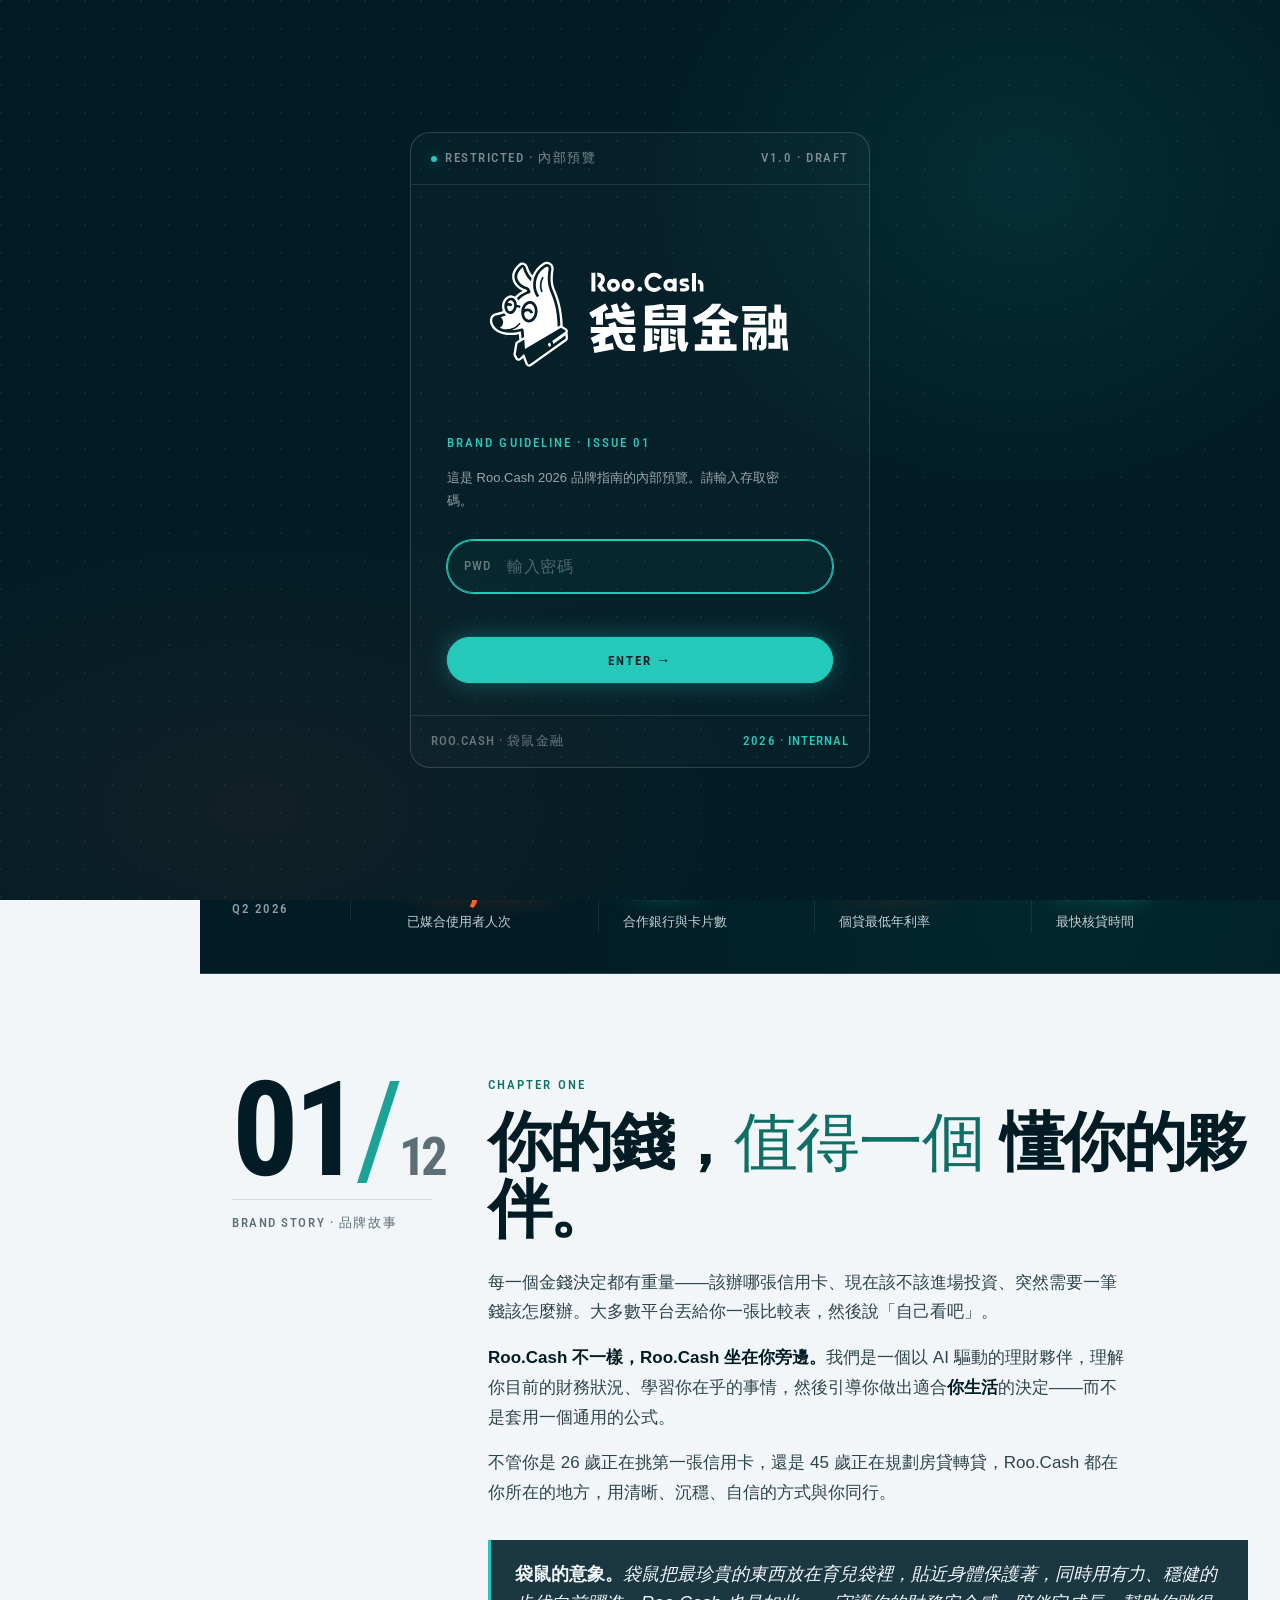
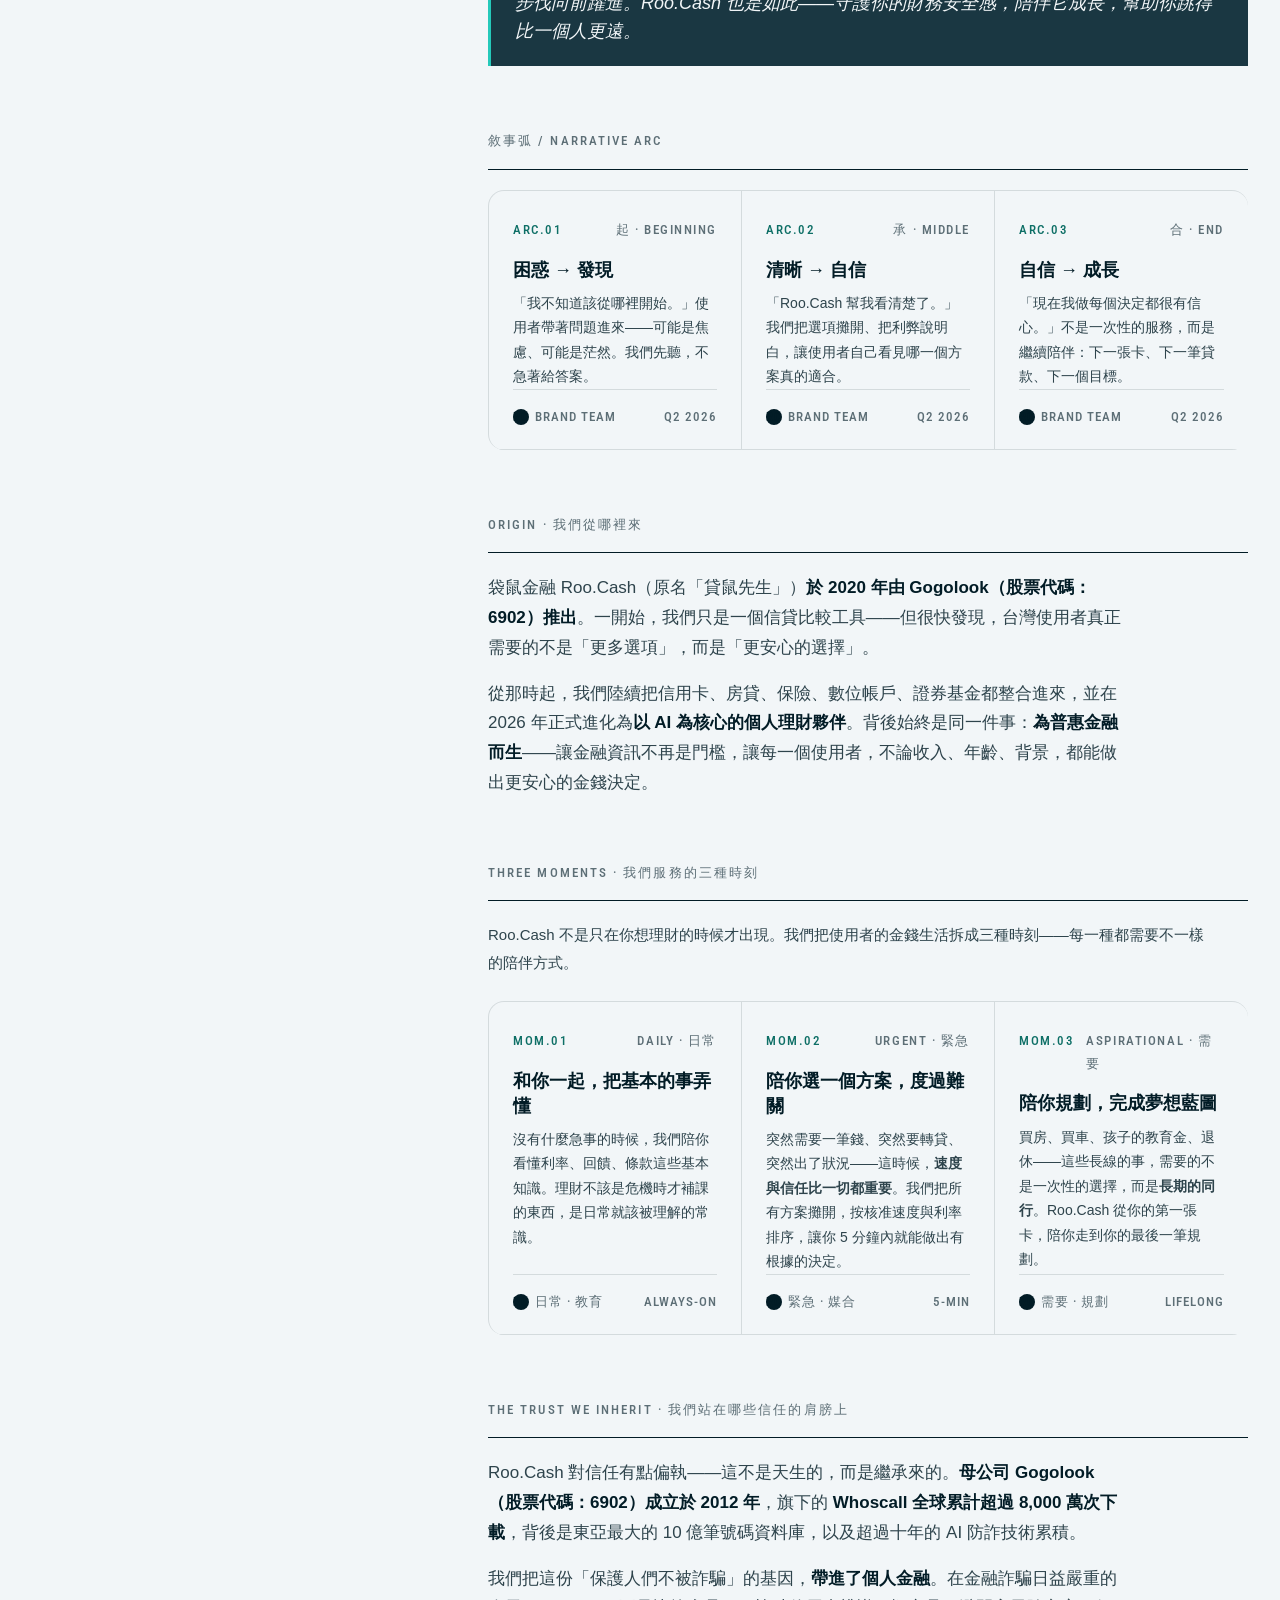
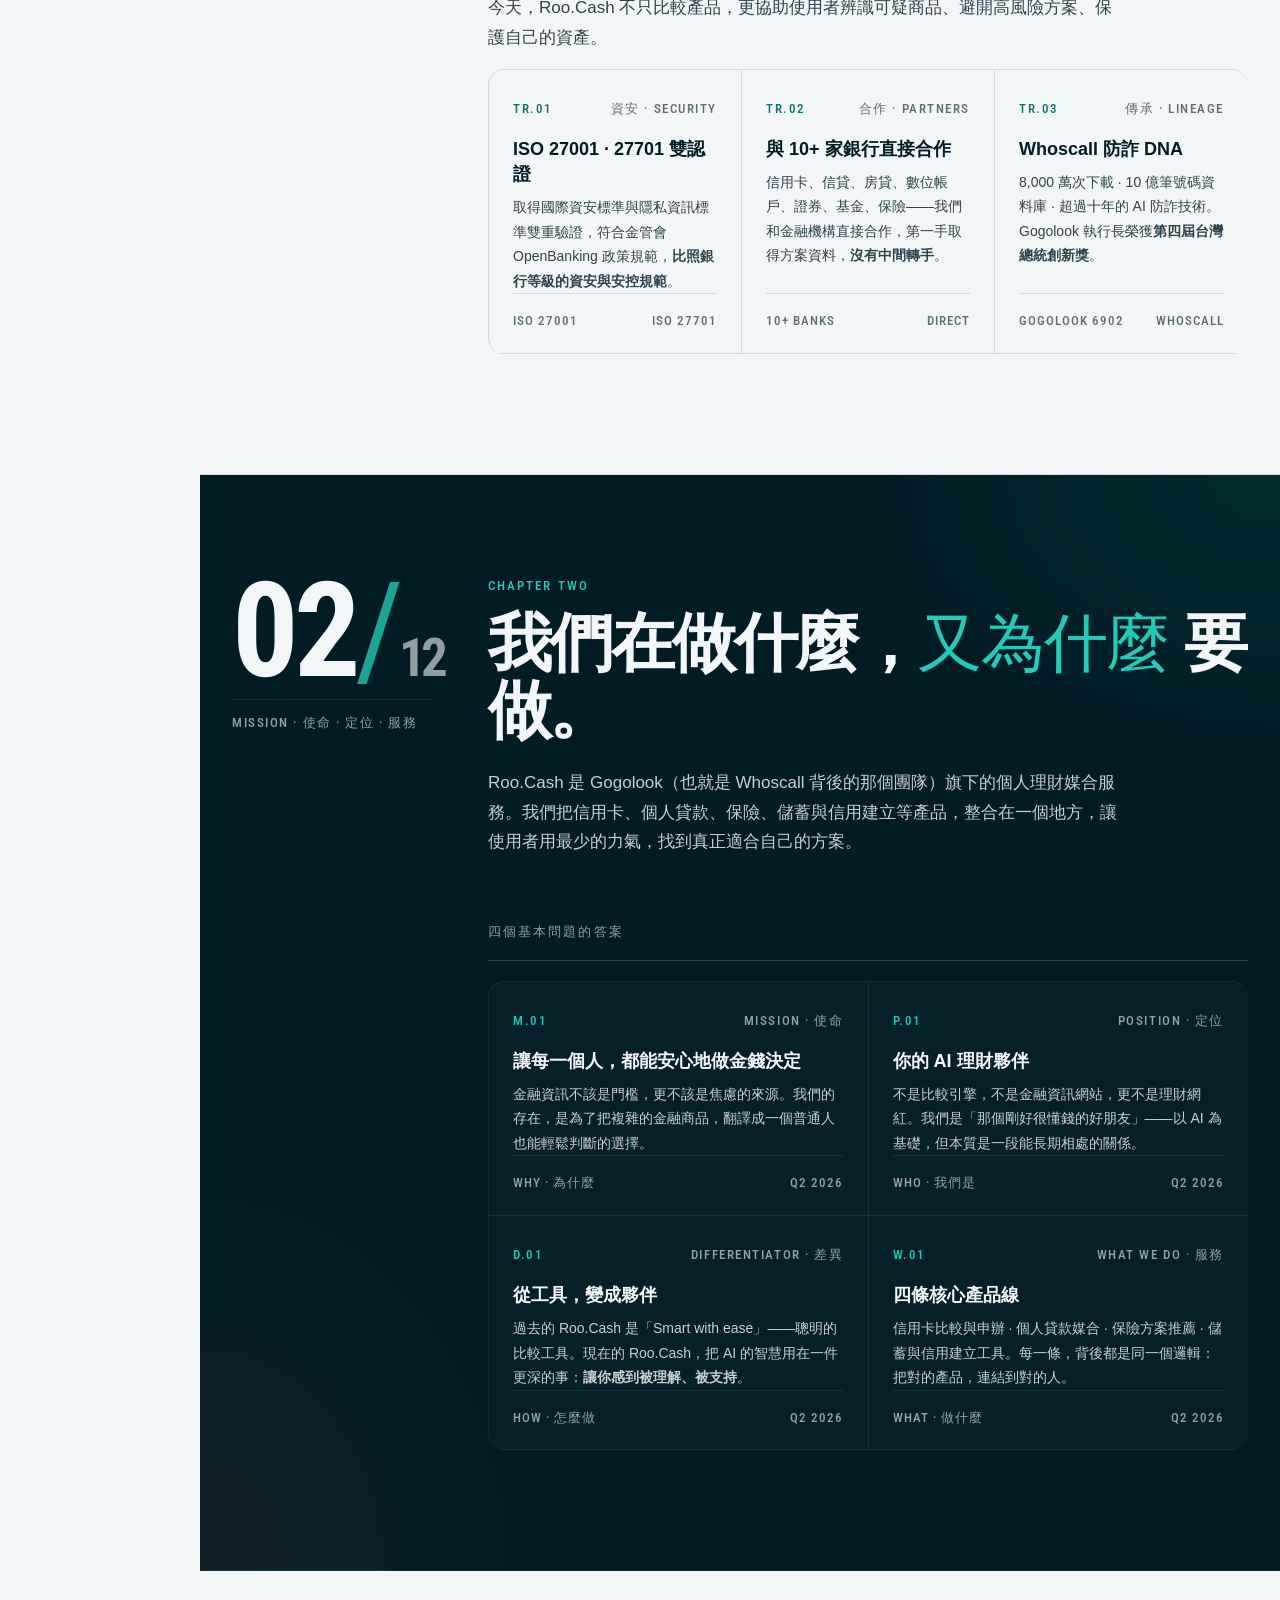
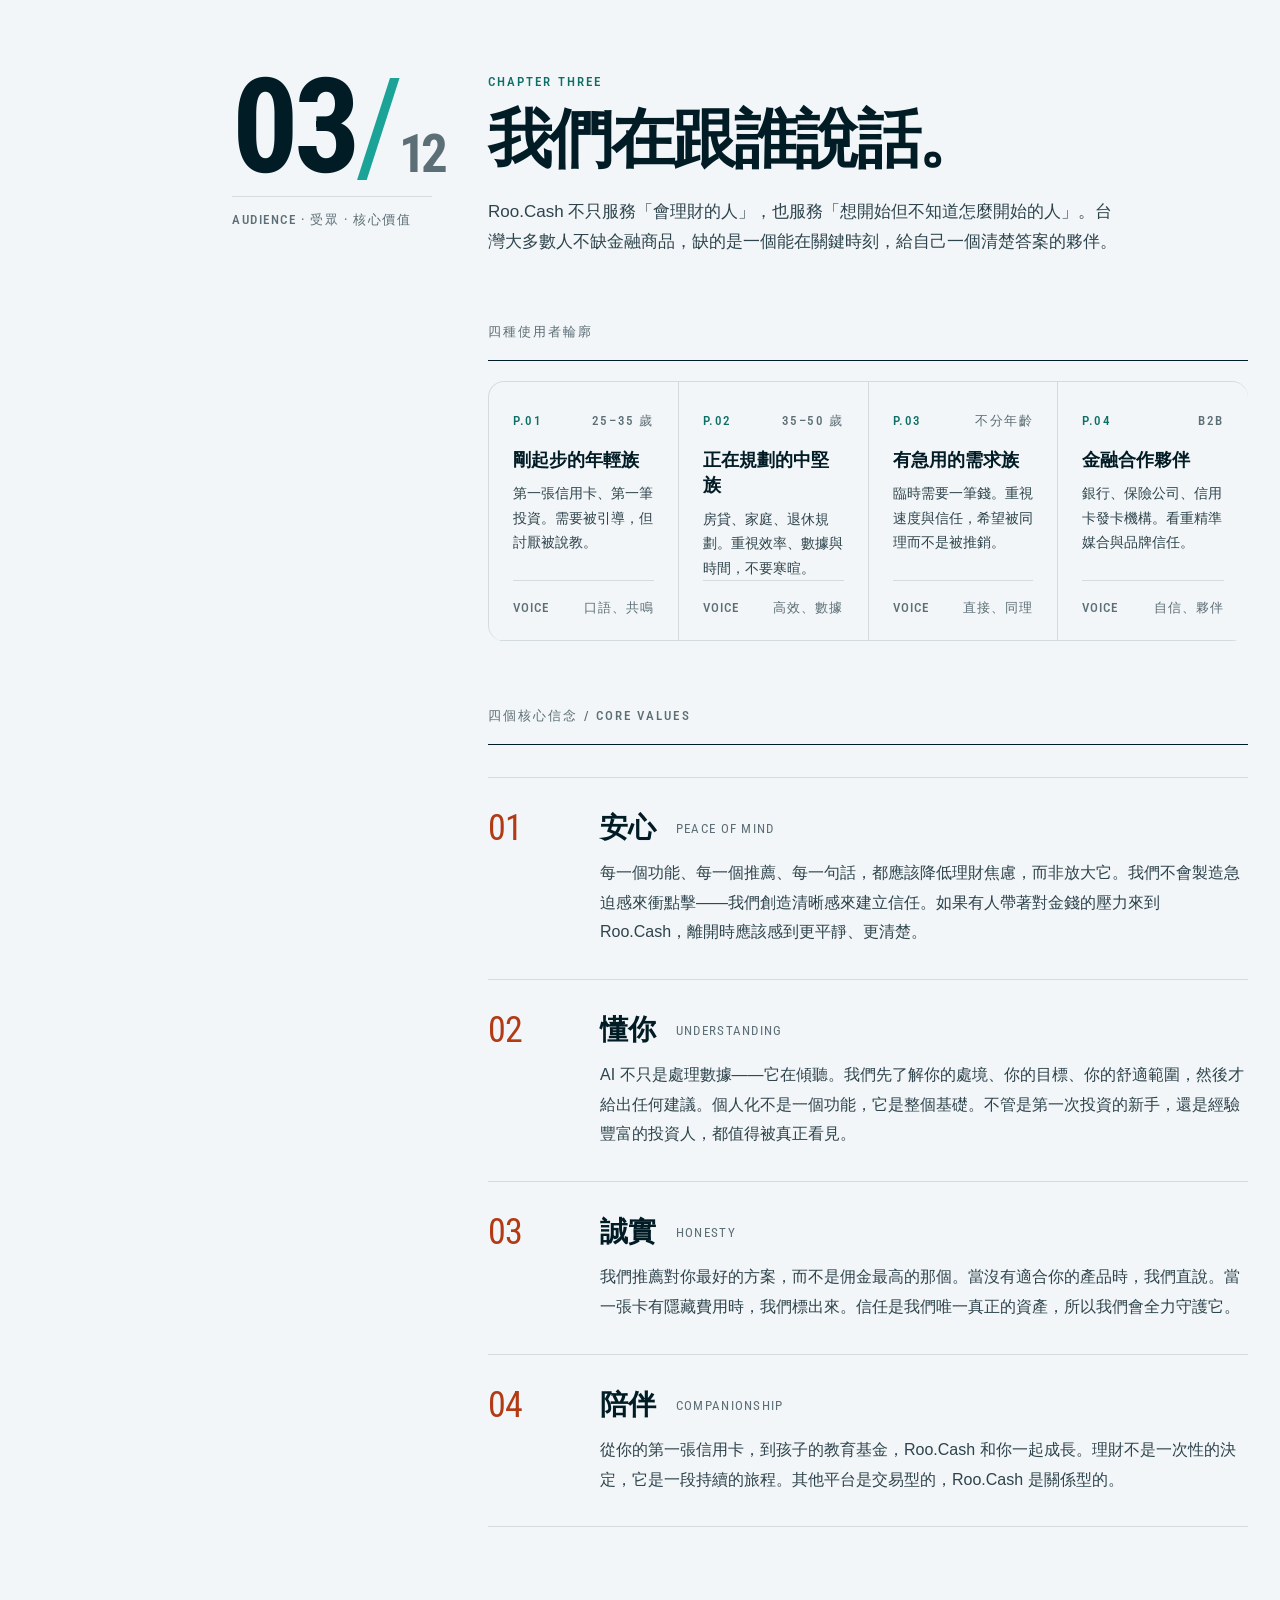
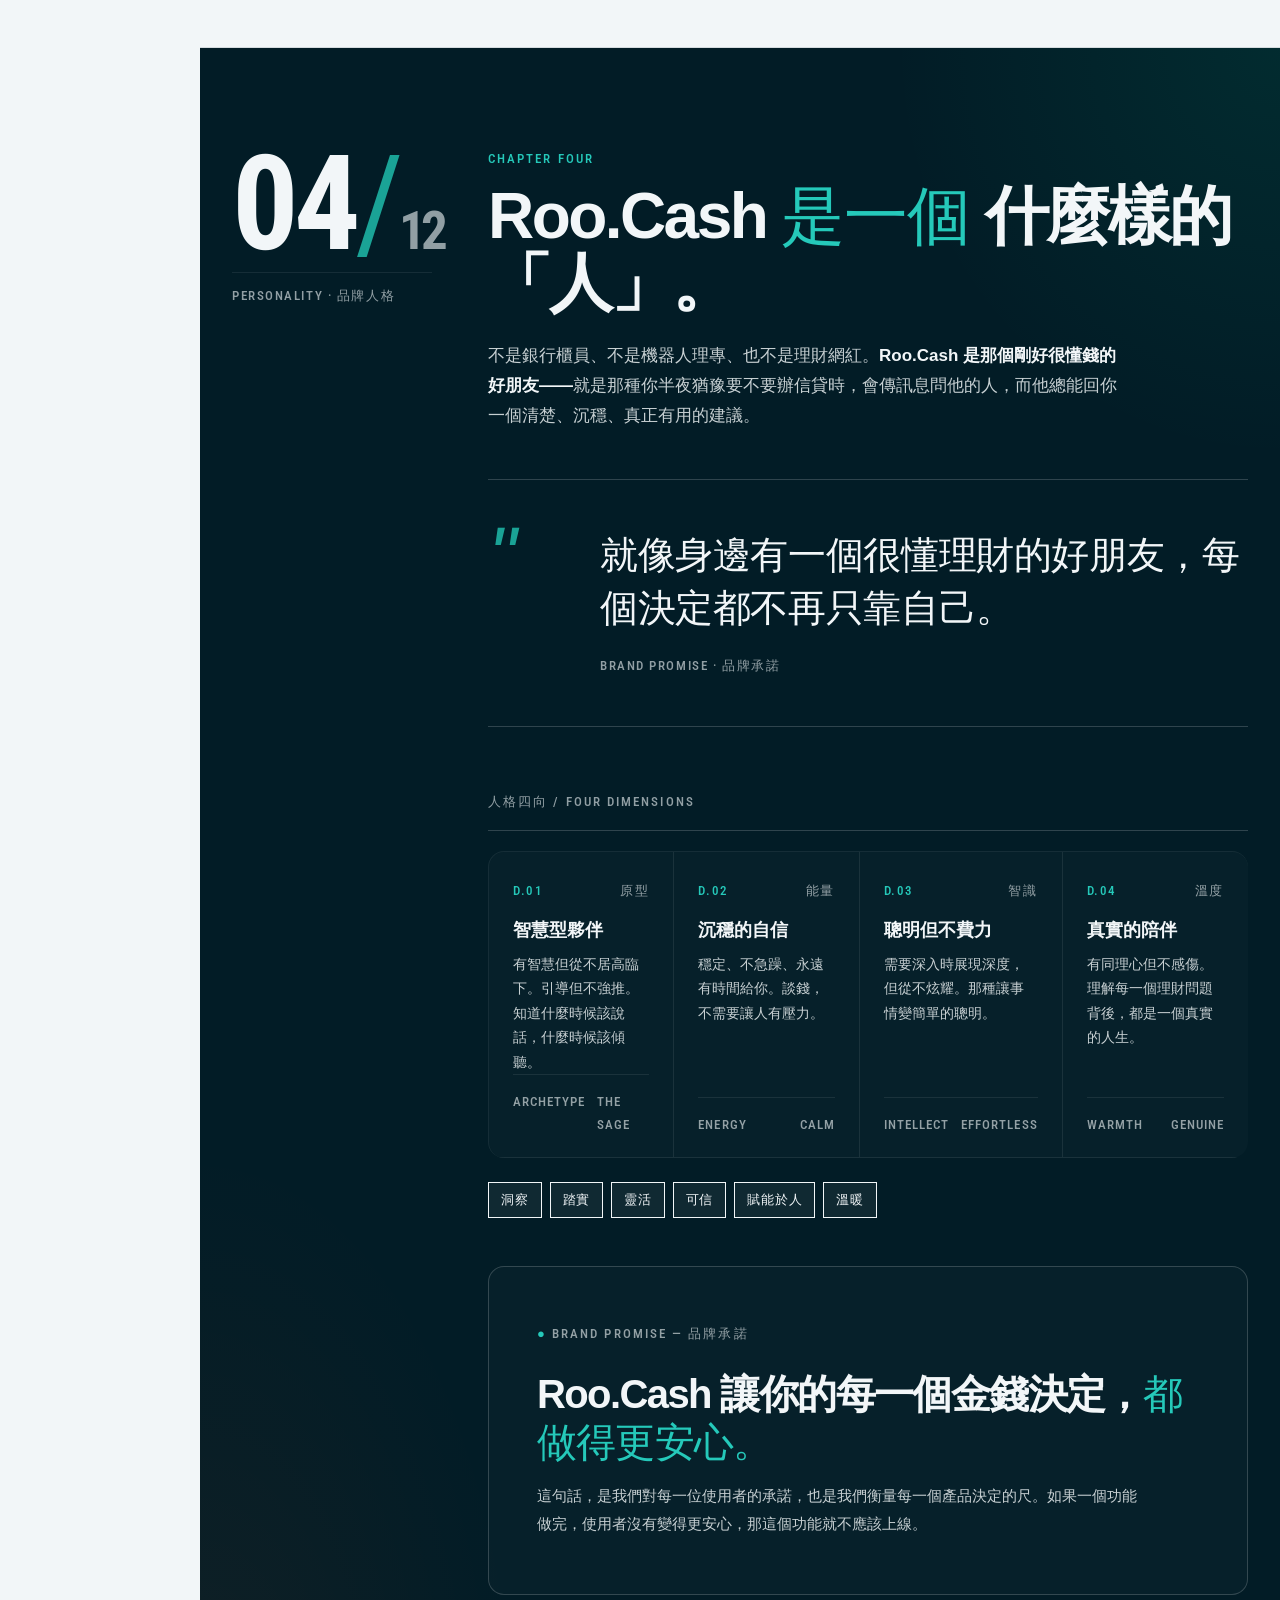
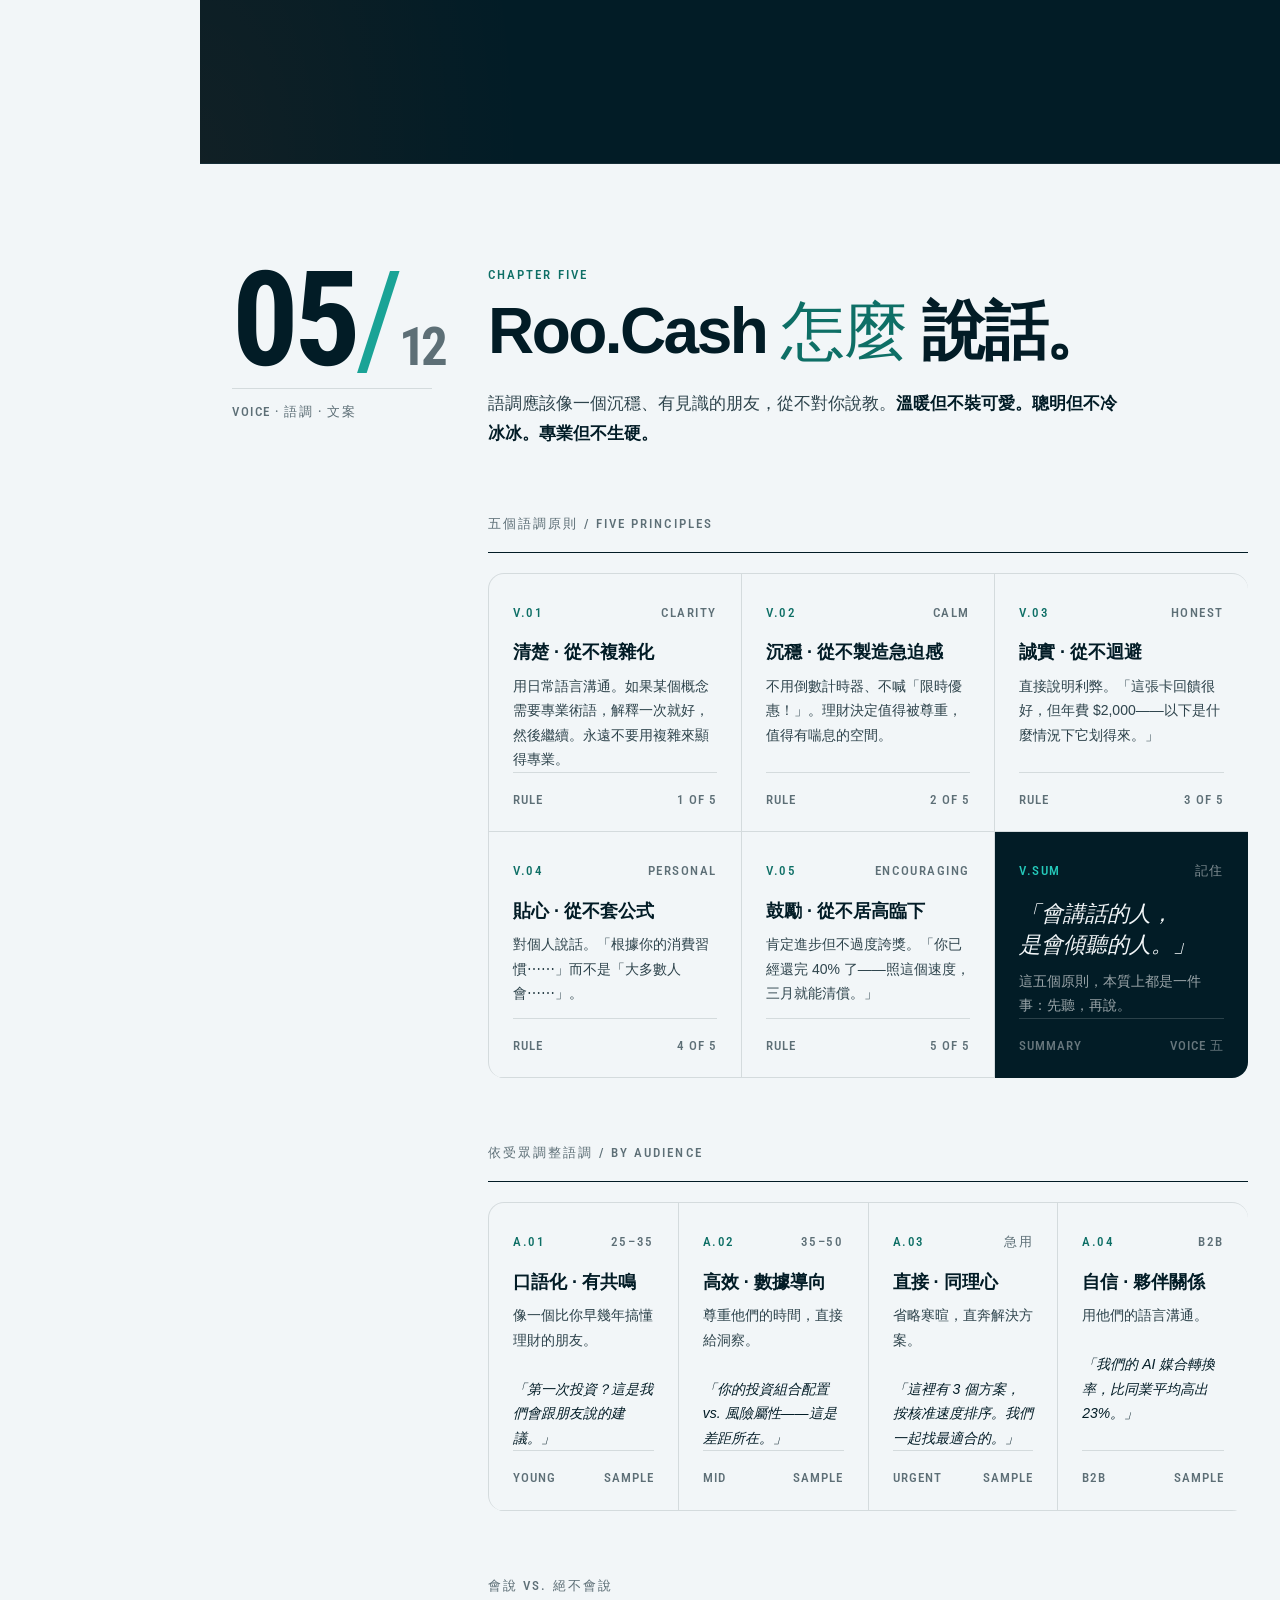
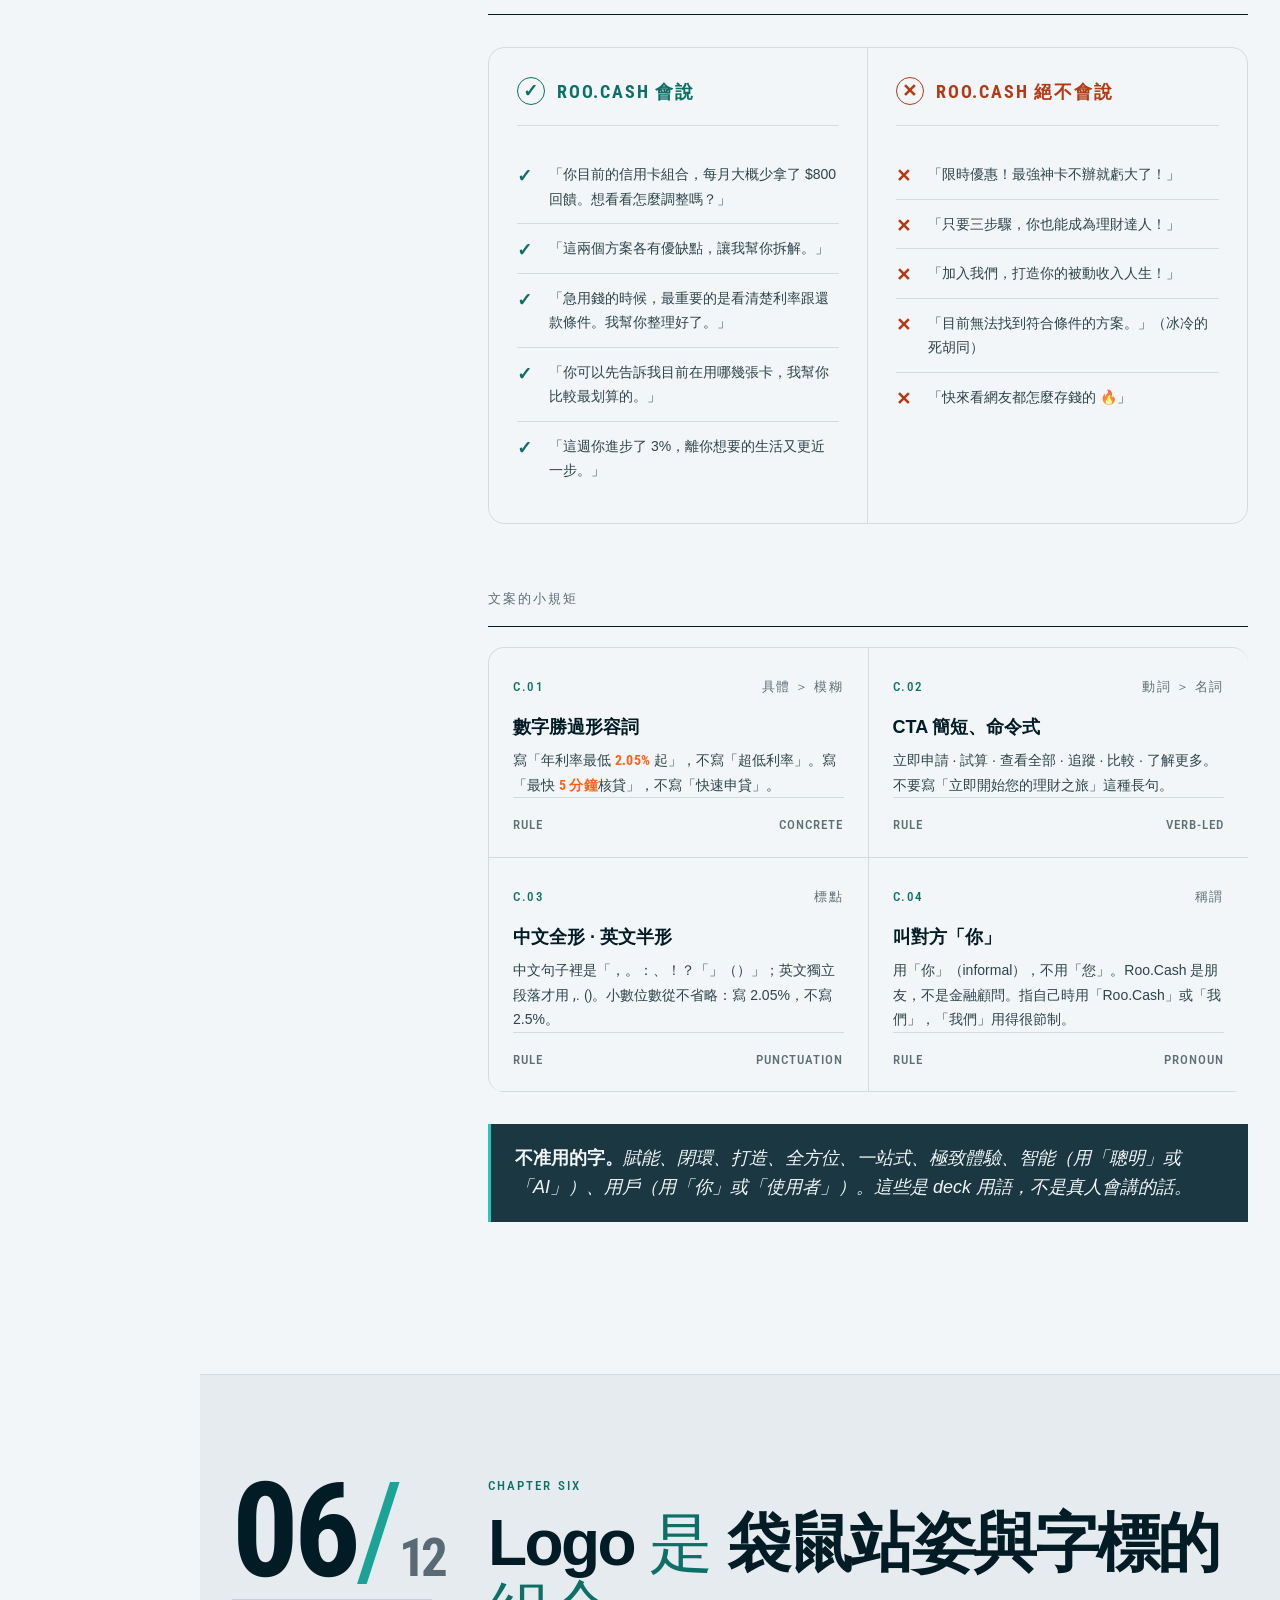
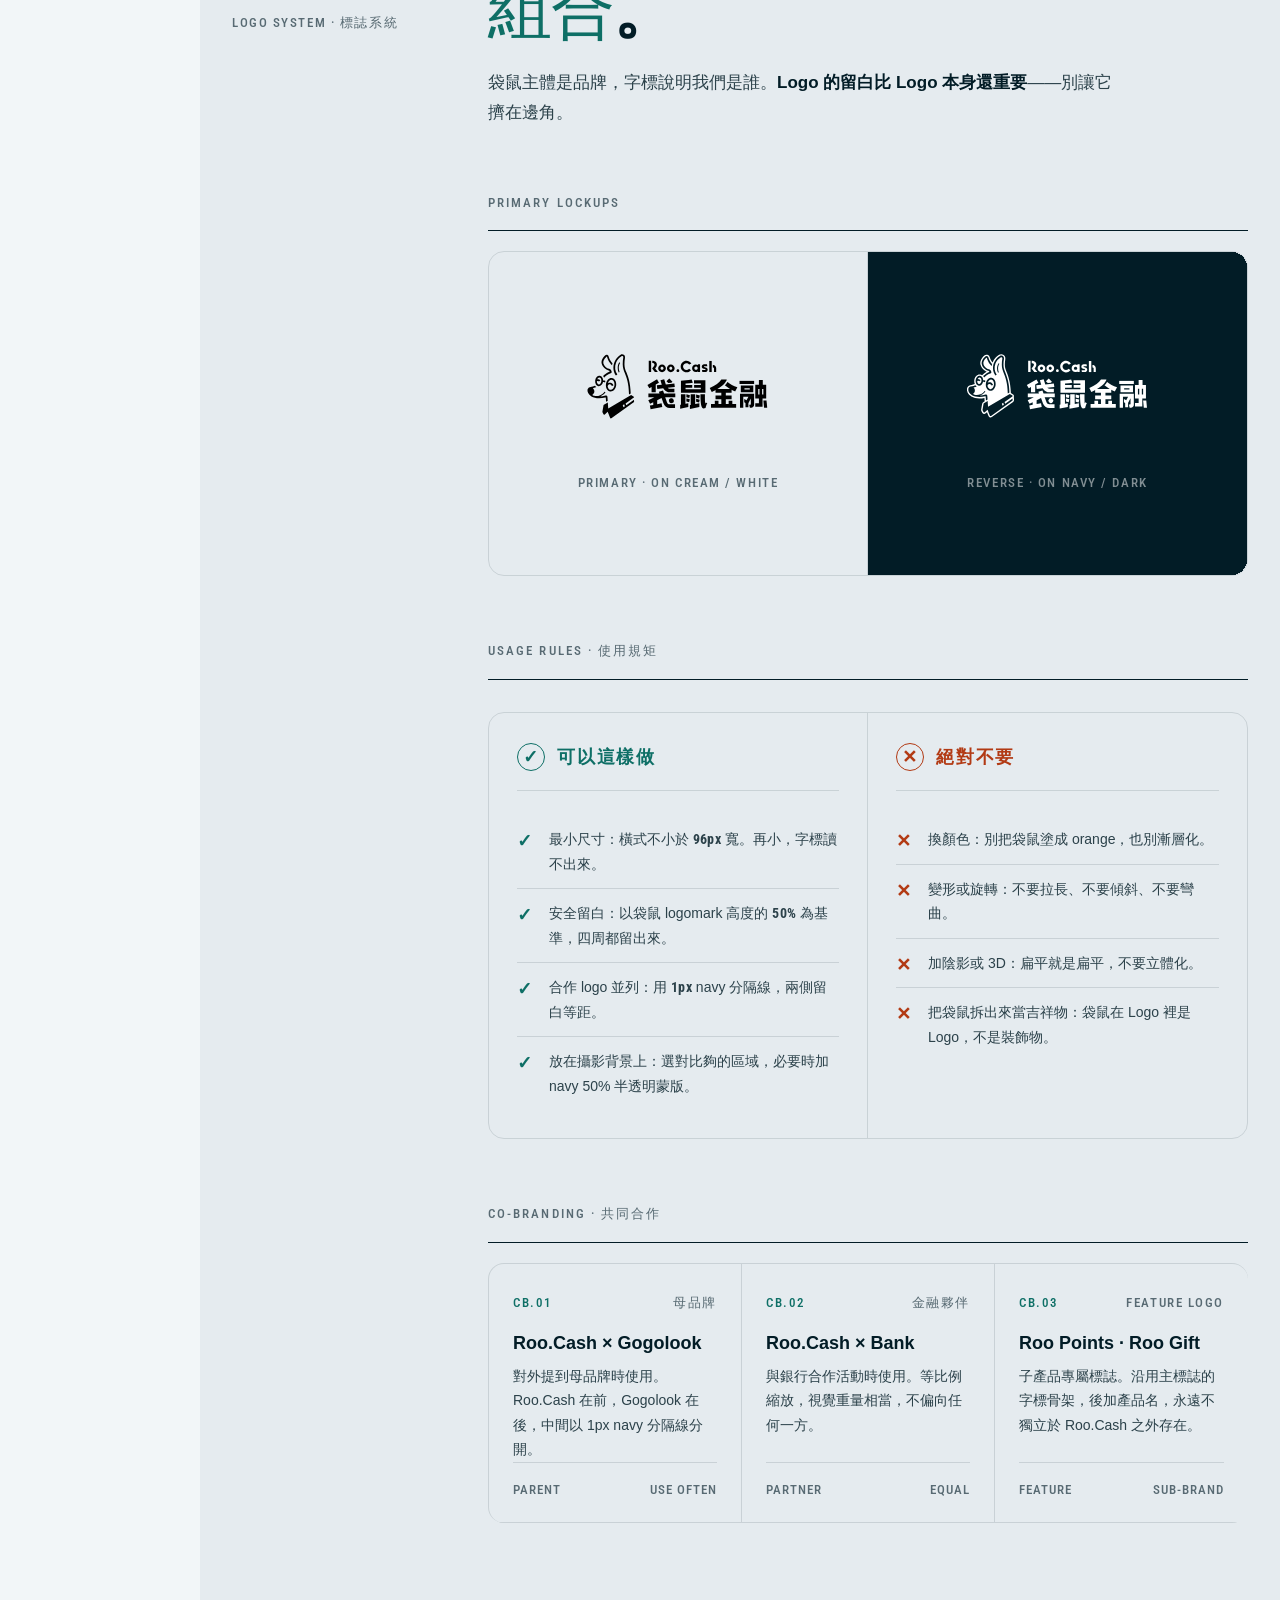
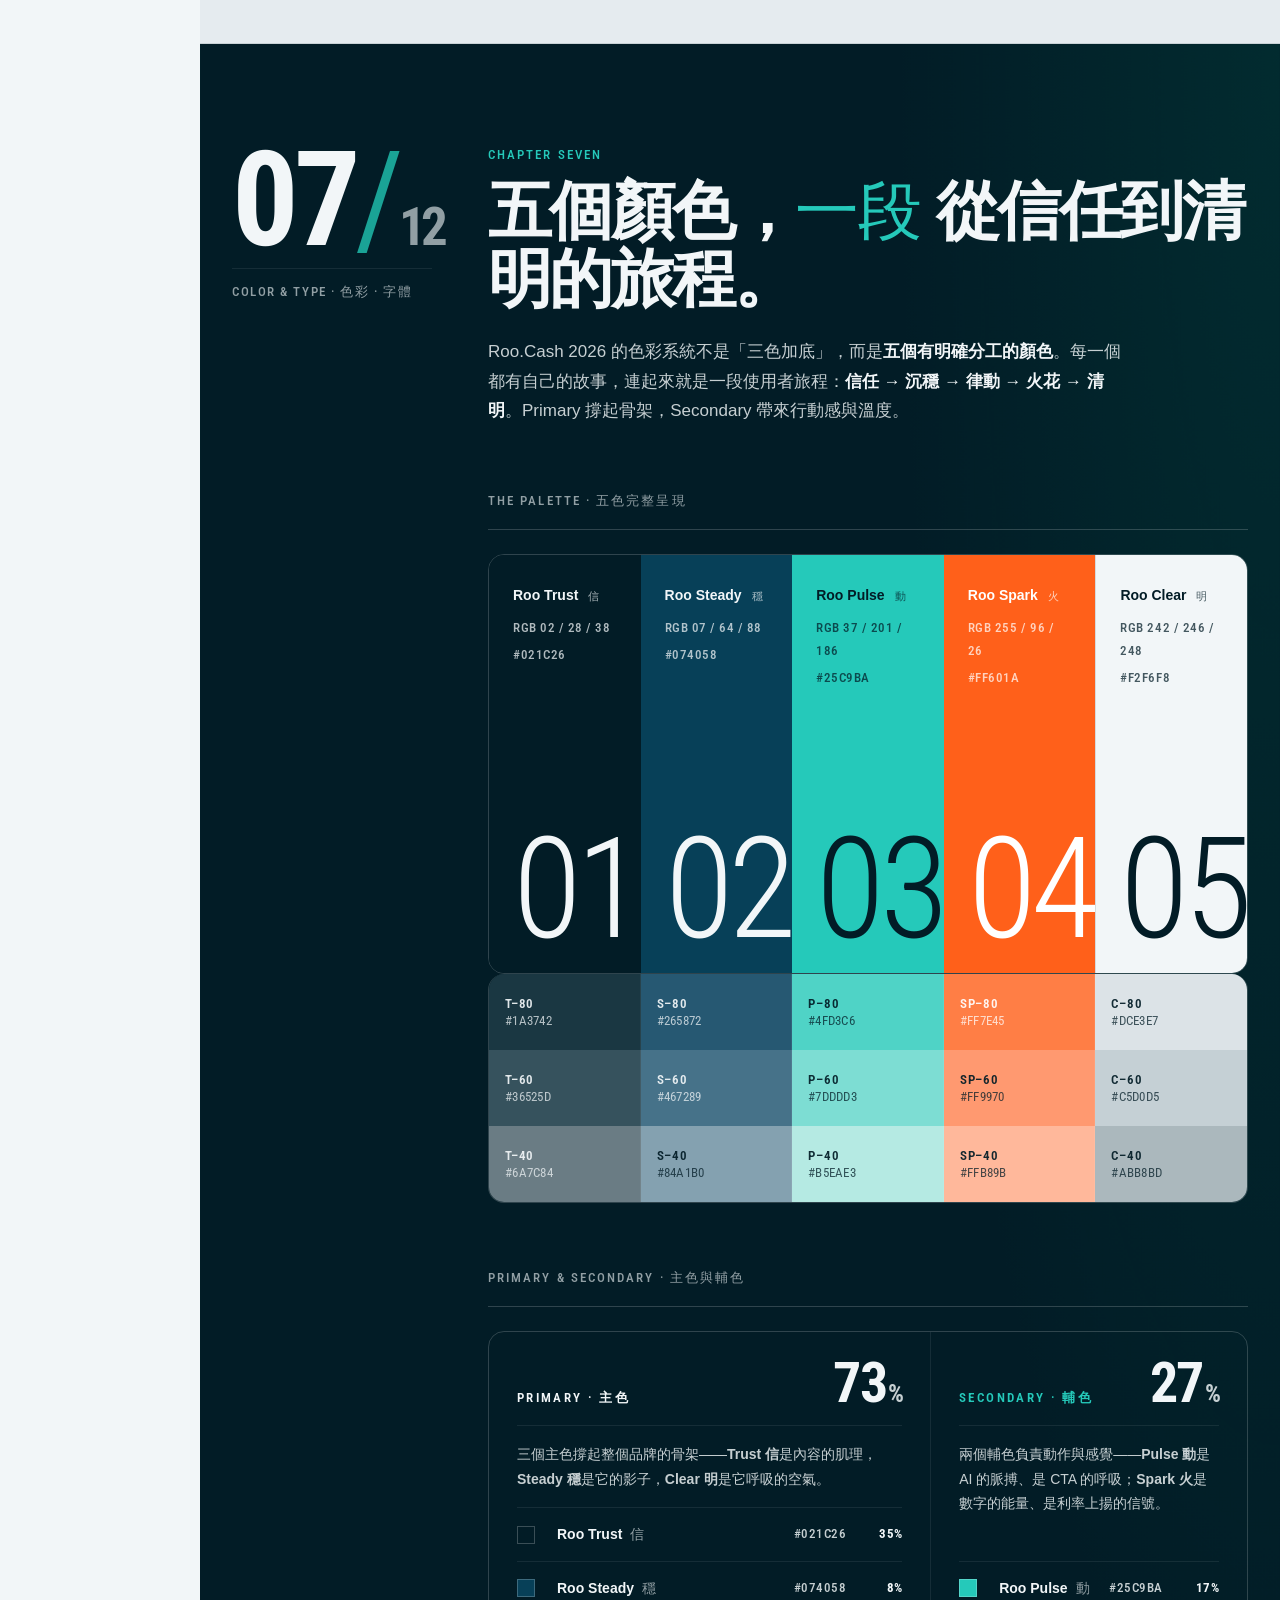
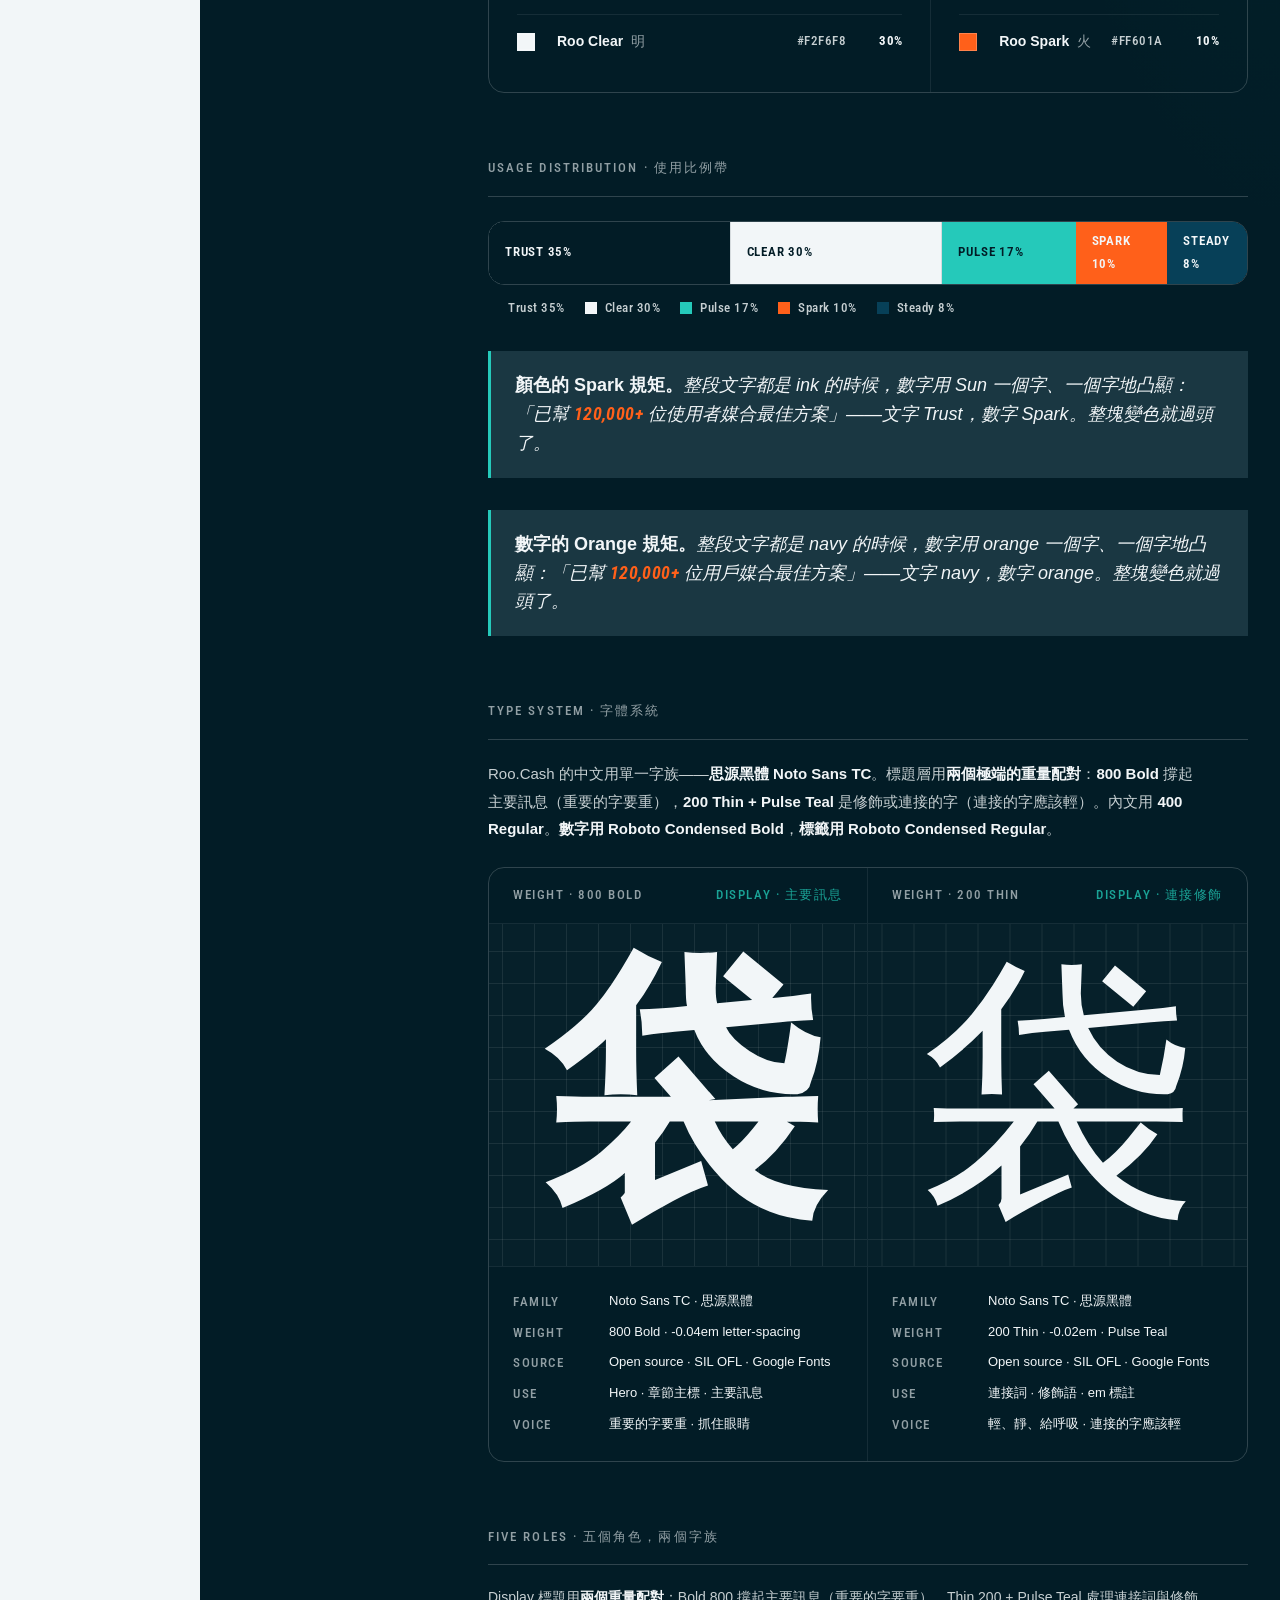
==== commit 4be84083: "Chapter 12 · Engineering · Code Reference Curated Merge (Path C) — bridge document between brand spe" ====
--- a/index.html
+++ b/index.html
@@ -3106,6 +3106,197 @@
 .cmp-tag,
 .mock-cta,
 .demo-cta { color: var(--roo-trust) !important; }
+
+/* ─── CHAPTER 12 · CODE REFERENCE (engineering merge) ─── */
+.code-table {
+  border: 1px solid var(--void-line-strong);
+  border-radius: 16px; overflow: hidden;
+  margin: 24px 0;
+  background: rgba(255,255,255,0.02);
+}
+.code-table-row {
+  display: grid;
+  gap: 16px;
+  padding: 14px 20px;
+  border-bottom: 1px solid var(--void-line);
+  align-items: center;
+}
+.code-table-row:last-child { border-bottom: none; }
+.code-table-row.head {
+  background: rgba(255,255,255,0.04);
+  font-family: var(--font-mono); font-size: 13px; font-weight: 600;
+  color: var(--void-quiet);
+  letter-spacing: 0.12em;
+  text-transform: uppercase;
+  padding: 12px 20px;
+}
+.code-table.type-table .code-table-row { grid-template-columns: 1fr 110px 130px 1fr; }
+.code-table.color-primary .code-table-row { grid-template-columns: 28px 1fr 110px 1fr 1fr; }
+.code-table.color-family .code-table-row { grid-template-columns: 140px 1fr; }
+.code-table.btn-table .code-table-row { grid-template-columns: 1fr 1fr 1fr 1fr; }
+
+.code-table .ct-class,
+.code-table .ct-token,
+.code-table .ct-hex,
+.code-table .ct-variant {
+  font-family: var(--font-mono); font-size: 13px; font-weight: 500;
+  color: var(--roo-pulse);
+  letter-spacing: 0.02em;
+}
+.code-table .ct-meta,
+.code-table .ct-use {
+  font-family: var(--font-cjk); font-size: 13px;
+  color: var(--void-soft);
+  line-height: 1.6;
+}
+.code-table .ct-meta strong { color: var(--void-text); font-weight: 600; }
+.code-table .ct-sample {
+  font-family: var(--font-cjk);
+  color: var(--void-text);
+  white-space: nowrap; overflow: hidden; text-overflow: ellipsis;
+}
+.code-table .ct-sw {
+  width: 24px; height: 24px;
+  border-radius: 6px;
+  box-shadow: inset 0 0 0 1px rgba(255,255,255,0.22);
+}
+.code-table .ct-was {
+  font-family: var(--font-mono); font-size: 13px;
+  color: var(--void-quiet);
+  letter-spacing: 0.02em;
+}
+.code-table .ct-was s { opacity: 0.7; }
+
+/* Legacy tonal family row */
+.code-family-name {
+  font-family: var(--font-mono);
+  font-size: 14px; font-weight: 700;
+  color: var(--void-text);
+  letter-spacing: 0.04em;
+}
+.code-family-name .role {
+  display: block;
+  font-family: var(--font-cjk); font-weight: 400;
+  font-size: 13px;
+  color: var(--void-quiet);
+  letter-spacing: 0;
+  margin-top: 4px;
+}
+.code-tonal-strip {
+  display: grid; grid-template-columns: repeat(auto-fit, minmax(72px, 1fr));
+  gap: 4px;
+}
+.code-tonal-cell {
+  height: 56px;
+  border-radius: 6px;
+  padding: 6px 8px;
+  display: flex; flex-direction: column;
+  justify-content: space-between;
+  font-family: var(--font-mono);
+  font-size: 13px;
+  font-weight: 500;
+}
+.code-tonal-cell .step { letter-spacing: 0.04em; }
+.code-tonal-cell .hex { font-size: 13px; opacity: 0.75; }
+
+/* Button reference card */
+.btn-ref-grid {
+  display: grid; grid-template-columns: repeat(2, 1fr);
+  gap: 0;
+  border: 1px solid var(--void-line-strong);
+  border-radius: 16px; overflow: hidden;
+  margin: 24px 0;
+}
+.btn-ref-cell {
+  border-right: 1px solid var(--void-line);
+  border-bottom: 1px solid var(--void-line);
+  padding: 24px;
+  display: flex; flex-direction: column;
+  gap: 16px;
+  background: rgba(255,255,255,0.02);
+}
+.btn-ref-cell:nth-child(2n) { border-right: none; }
+.btn-ref-cell:nth-last-child(-n+2) { border-bottom: none; }
+.btn-ref-head {
+  display: flex; justify-content: space-between; align-items: baseline;
+  gap: 12px;
+  font-family: var(--font-mono); font-size: 13px; font-weight: 500;
+  color: var(--void-quiet);
+  letter-spacing: 0.10em;
+  text-transform: uppercase;
+}
+.btn-ref-head .id { color: var(--roo-pulse); font-weight: 700; }
+.btn-ref-stage {
+  padding: 24px;
+  background: rgba(0,0,0,0.18);
+  border-radius: 12px;
+  background-image: radial-gradient(circle at 1px 1px, var(--void-line) 1px, transparent 0);
+  background-size: 16px 16px;
+  display: flex; align-items: center; justify-content: center;
+}
+.btn-ref-meta {
+  display: grid; grid-template-columns: 90px 1fr;
+  gap: 4px 12px;
+  font-family: var(--font-mono); font-size: 13px;
+}
+.btn-ref-meta .k { color: var(--void-quiet); text-transform: uppercase; letter-spacing: 0.08em; }
+.btn-ref-meta .v { color: var(--void-text); font-weight: 500; }
+
+/* Apply button (Spark variant) — new for ch12 */
+.btn-apply {
+  display: inline-flex; align-items: center; gap: 10px;
+  background: var(--roo-spark); color: #fff;
+  font-family: var(--font-mono); font-size: 13px; font-weight: 600;
+  letter-spacing: 0.06em;
+  text-transform: uppercase;
+  padding: 14px 26px;
+  border: 1px solid var(--roo-spark);
+  border-radius: 999px;
+  box-shadow: var(--glow-orange);
+  cursor: pointer;
+  transition: all .2s ease-out;
+}
+.btn-apply:hover { background: #C13200; border-color: #C13200; transform: translateY(-1px); }
+.btn-apply-secondary {
+  display: inline-flex; align-items: center; gap: 10px;
+  background: rgba(255, 96, 26, 0.10); color: var(--roo-spark);
+  font-family: var(--font-mono); font-size: 13px; font-weight: 600;
+  letter-spacing: 0.06em;
+  text-transform: uppercase;
+  padding: 14px 26px;
+  border: 1px solid var(--roo-spark);
+  border-radius: 999px;
+  cursor: pointer;
+}
+.btn-tertiary {
+  display: inline-flex; align-items: center; gap: 10px;
+  background: rgba(255,255,255,0.06); color: var(--void-text);
+  font-family: var(--font-mono); font-size: 13px; font-weight: 500;
+  letter-spacing: 0.06em;
+  text-transform: uppercase;
+  padding: 14px 26px;
+  border: 1px solid var(--void-line-strong);
+  border-radius: 999px;
+  cursor: pointer;
+}
+.btn-link {
+  background: none; border: none;
+  color: var(--roo-pulse);
+  font-family: var(--font-mono); font-size: 13px; font-weight: 500;
+  letter-spacing: 0.04em;
+  text-decoration: underline; text-underline-offset: 4px;
+  cursor: pointer;
+  padding: 0;
+}
+
+@media (max-width: 1080px) {
+  .code-table.type-table .code-table-row { grid-template-columns: 1fr 1fr; gap: 6px; }
+  .code-table.color-primary .code-table-row { grid-template-columns: 28px 1fr 1fr; }
+  .code-table.color-family .code-table-row { grid-template-columns: 1fr; gap: 12px; }
+  .btn-ref-grid { grid-template-columns: 1fr; }
+  .btn-ref-cell { border-right: none; border-bottom: 1px solid var(--void-line); }
+  .btn-ref-cell:last-child { border-bottom: none; }
+}
 
 /* ─── LAB · animation & sound experiments (chapter 11) ─── */
 .lab-grid {
@@ -3801,6 +3992,7 @@
     <li><a href="#ch09" data-chapter="ch09"><span class="nm">09.</span><span class="ti">視覺語言</span></a></li>
     <li><a href="#ch10" data-chapter="ch10"><span class="nm">10.</span><span class="ti">應用與素材庫</span></a></li>
     <li><a href="#ch11" data-chapter="ch11"><span class="nm">11.</span><span class="ti">UI · 介面系統</span></a></li>
+    <li><a href="#ch12" data-chapter="ch12"><span class="nm">12.</span><span class="ti">工程實作 · Code</span></a></li>
   </ul>
   <div class="side-nav-foot">
     <button type="button" class="sound-toggle-nav" data-sound-toggle aria-pressed="true">
@@ -3890,7 +4082,7 @@
 <section class="chapter" id="ch01">
   <div class="chapter-inner">
     <aside class="chapter-folio sticky-folio">
-      <div class="num">01<span class="slash">/</span><span style="font-size:0.4em; color: var(--ink-quiet);">11</span></div>
+      <div class="num">01<span class="slash">/</span><span style="font-size:0.4em; color: var(--ink-quiet);">12</span></div>
       <div class="meta">Brand Story · 品牌故事</div>
     </aside>
     <div class="chapter-body">
@@ -3996,7 +4188,7 @@
 <section class="chapter dark" id="ch02">
   <div class="chapter-inner">
     <aside class="chapter-folio sticky-folio">
-      <div class="num">02<span class="slash">/</span><span style="font-size:0.4em; color: var(--ink-quiet);">11</span></div>
+      <div class="num">02<span class="slash">/</span><span style="font-size:0.4em; color: var(--ink-quiet);">12</span></div>
       <div class="meta">Mission · 使命 · 定位 · 服務</div>
     </aside>
     <div class="chapter-body">
@@ -4042,7 +4234,7 @@
 <section class="chapter" id="ch03">
   <div class="chapter-inner">
     <aside class="chapter-folio sticky-folio">
-      <div class="num">03<span class="slash">/</span><span style="font-size:0.4em; color: var(--ink-quiet);">11</span></div>
+      <div class="num">03<span class="slash">/</span><span style="font-size:0.4em; color: var(--ink-quiet);">12</span></div>
       <div class="meta">Audience · 受眾 · 核心價值</div>
     </aside>
     <div class="chapter-body">
@@ -4121,7 +4313,7 @@
 <section class="chapter dark" id="ch04">
   <div class="chapter-inner">
     <aside class="chapter-folio sticky-folio">
-      <div class="num">04<span class="slash">/</span><span style="font-size:0.4em; color: var(--ink-quiet);">11</span></div>
+      <div class="num">04<span class="slash">/</span><span style="font-size:0.4em; color: var(--ink-quiet);">12</span></div>
       <div class="meta">Personality · 品牌人格</div>
     </aside>
     <div class="chapter-body">
@@ -4190,7 +4382,7 @@
 <section class="chapter" id="ch05">
   <div class="chapter-inner">
     <aside class="chapter-folio sticky-folio">
-      <div class="num">05<span class="slash">/</span><span style="font-size:0.4em; color: var(--ink-quiet);">11</span></div>
+      <div class="num">05<span class="slash">/</span><span style="font-size:0.4em; color: var(--ink-quiet);">12</span></div>
       <div class="meta">Voice · 語調 · 文案</div>
     </aside>
     <div class="chapter-body">
@@ -4331,7 +4523,7 @@
 <section class="chapter alt" id="ch06">
   <div class="chapter-inner">
     <aside class="chapter-folio sticky-folio">
-      <div class="num">06<span class="slash">/</span><span style="font-size:0.4em; color: var(--ink-quiet);">11</span></div>
+      <div class="num">06<span class="slash">/</span><span style="font-size:0.4em; color: var(--ink-quiet);">12</span></div>
       <div class="meta">Logo System · 標誌系統</div>
     </aside>
     <div class="chapter-body">
@@ -4403,7 +4595,7 @@
 <section class="chapter dark" id="ch07">
   <div class="chapter-inner">
     <aside class="chapter-folio sticky-folio">
-      <div class="num">07<span class="slash">/</span><span style="font-size:0.4em; color: var(--ink-quiet);">11</span></div>
+      <div class="num">07<span class="slash">/</span><span style="font-size:0.4em; color: var(--ink-quiet);">12</span></div>
       <div class="meta">Color &amp; Type · 色彩 · 字體</div>
     </aside>
     <div class="chapter-body">
@@ -4768,7 +4960,7 @@
 <section class="chapter alt" id="ch08">
   <div class="chapter-inner">
     <aside class="chapter-folio sticky-folio">
-      <div class="num">08<span class="slash">/</span><span style="font-size:0.4em; color: var(--ink-quiet);">11</span></div>
+      <div class="num">08<span class="slash">/</span><span style="font-size:0.4em; color: var(--ink-quiet);">12</span></div>
       <div class="meta">Icon · Mascot · Illustration</div>
     </aside>
     <div class="chapter-body">
@@ -5165,7 +5357,7 @@
 <section class="chapter dark" id="ch09">
   <div class="chapter-inner">
     <aside class="chapter-folio sticky-folio">
-      <div class="num">09<span class="slash">/</span><span style="font-size:0.4em; color: var(--ink-quiet);">11</span></div>
+      <div class="num">09<span class="slash">/</span><span style="font-size:0.4em; color: var(--ink-quiet);">12</span></div>
       <div class="meta">Visual Language · 視覺語言</div>
     </aside>
     <div class="chapter-body">
@@ -5292,7 +5484,7 @@
 <section class="chapter alt" id="ch10">
   <div class="chapter-inner">
     <aside class="chapter-folio sticky-folio">
-      <div class="num">10<span class="slash">/</span><span style="font-size:0.4em; color: var(--ink-quiet);">11</span></div>
+      <div class="num">10<span class="slash">/</span><span style="font-size:0.4em; color: var(--ink-quiet);">12</span></div>
       <div class="meta">Applications &amp; Assets · 應用</div>
     </aside>
     <div class="chapter-body">
@@ -5485,7 +5677,7 @@
 <section class="chapter dark" id="ch11">
   <div class="chapter-inner">
     <aside class="chapter-folio sticky-folio">
-      <div class="num">11<span class="slash">/</span><span style="font-size:0.4em; color: var(--ink-quiet);">11</span></div>
+      <div class="num">11<span class="slash">/</span><span style="font-size:0.4em; color: var(--ink-quiet);">12</span></div>
       <div class="meta">UI · 介面系統</div>
     </aside>
     <div class="chapter-body">
@@ -6402,6 +6594,348 @@
 
       <div class="callout">
         <strong>已採用：</strong>溫和派三聲音（Tick / Swoosh / Chime）已經串到產品互動：CTA 點擊 → Tick、主題切換 → Swoosh、Roo 慶祝與登入成功 → Chime。可以從左側 nav 的開關隨時關掉。
+      </div>
+    </div>
+  </div>
+</section>
+
+<!-- ─── 12 工程實作 · Code Reference ─── -->
+<section class="chapter dark" id="ch12">
+  <div class="chapter-inner">
+    <aside class="chapter-folio sticky-folio">
+      <div class="num">12<span class="slash">/</span><span style="font-size:0.4em; color: var(--ink-quiet);">12</span></div>
+      <div class="meta">工程實作 · Code Reference</div>
+    </aside>
+    <div class="chapter-body">
+      <div class="chapter-eyebrow">Chapter Twelve</div>
+      <h2 class="chapter-title">把規範變成可以 <em>import</em> 的東西。</h2>
+      <div class="chapter-deck">
+        <p>前面 11 章是品牌的「<strong>應該怎樣</strong>」。這一章是「<strong>實際上叫什麼名字</strong>」——產品工程師打開 codebase 時，要找到的 class、token、component 名字。</p>
+        <p>策略是<strong>策展式合併（Curated Merge）</strong>：新品牌規範是 Primary（主規範），現有 codebase 的 NRoo* tokens 是 Secondary（保留為實作層、語意狀態色）。<strong>不丟、不重寫、清楚分層。</strong></p>
+      </div>
+
+      <!-- ─── 12.A · TYPOGRAPHY ─── -->
+      <div class="subhead h-section">Typography · 文字 class 對照</div>
+      <p style="font-family: var(--font-cjk); font-size: 14px; line-height: 1.85; color: var(--void-soft); max-width: 720px; margin-bottom: 24px;">
+        codebase 的 <code style="font-family: var(--font-mono); color: var(--roo-pulse); font-size: 13px;">tailwind.config.js</code> 已經定義了 9 個 utility class。新品牌的 5 個 role 直接<strong style="color: var(--void-text);">映射</strong>到這些 class，外加 2 個新 thin class（給 Display 預設用）。
+      </p>
+
+      <div class="code-table type-table">
+        <div class="code-table-row head">
+          <span>UTILITY CLASS</span><span>SIZE / WEIGHT</span><span>BRAND ROLE</span><span>SAMPLE</span>
+        </div>
+        <div class="code-table-row">
+          <span class="ct-class">.h1-thin <span style="color: var(--roo-spark); margin-left: 4px; font-size: 13px;">NEW</span></span>
+          <span class="ct-meta">32 / 200<br/><strong>md → 24px</strong></span>
+          <span class="ct-meta">Display · <strong>預設</strong></span>
+          <span class="ct-sample" style="font-weight: 200; font-size: 22px; letter-spacing: -0.03em;">理財建議的下一個世代</span>
+        </div>
+        <div class="code-table-row">
+          <span class="ct-class">.h2-thin <span style="color: var(--roo-spark); margin-left: 4px; font-size: 13px;">NEW</span></span>
+          <span class="ct-meta">40 / 200</span>
+          <span class="ct-meta">Display · 預設大字</span>
+          <span class="ct-sample" style="font-weight: 200; font-size: 24px; letter-spacing: -0.03em;">每一筆金錢決定</span>
+        </div>
+        <div class="code-table-row">
+          <span class="ct-class">.h1-bold</span>
+          <span class="ct-meta">32 / 700<br/><strong>md → 24px</strong></span>
+          <span class="ct-meta">Display · 強調（疊 Pulse 色）</span>
+          <span class="ct-sample" style="font-weight: 800; font-size: 22px; color: var(--roo-pulse); letter-spacing: -0.04em;">下一個世代</span>
+        </div>
+        <div class="code-table-row">
+          <span class="ct-class">.h2-bold</span>
+          <span class="ct-meta">40 / 800</span>
+          <span class="ct-meta">Display · 強調大字</span>
+          <span class="ct-sample" style="font-weight: 800; font-size: 24px; color: var(--roo-pulse); letter-spacing: -0.04em;">下一個世代</span>
+        </div>
+        <div class="code-table-row">
+          <span class="ct-class">.h4-bold</span>
+          <span class="ct-meta">24 / 700</span>
+          <span class="ct-meta">卡片標題</span>
+          <span class="ct-sample" style="font-weight: 700; font-size: 18px;">A 銀行 個人信貸</span>
+        </div>
+        <div class="code-table-row">
+          <span class="ct-class">.h5-bold</span>
+          <span class="ct-meta">20 / 700</span>
+          <span class="ct-meta">小標題</span>
+          <span class="ct-sample" style="font-weight: 700; font-size: 16px;">熱門推薦</span>
+        </div>
+        <div class="code-table-row">
+          <span class="ct-class">.h6-bold</span>
+          <span class="ct-meta">18 / 700</span>
+          <span class="ct-meta">區塊標題</span>
+          <span class="ct-sample" style="font-weight: 700; font-size: 15px;">為你精選</span>
+        </div>
+        <div class="code-table-row">
+          <span class="ct-class">.b1-regular</span>
+          <span class="ct-meta">16 / 400</span>
+          <span class="ct-meta">Body · 預設內文</span>
+          <span class="ct-sample" style="font-weight: 400; font-size: 15px;">這是 Roo.Cash 的標準內文</span>
+        </div>
+        <div class="code-table-row">
+          <span class="ct-class">.b1-medium</span>
+          <span class="ct-meta">16 / 500</span>
+          <span class="ct-meta">Body · 微強調</span>
+          <span class="ct-sample" style="font-weight: 500; font-size: 15px;">已陪伴 120,000+ 位使用者</span>
+        </div>
+        <div class="code-table-row">
+          <span class="ct-class">.b2-regular</span>
+          <span class="ct-meta">14 / 400</span>
+          <span class="ct-meta">次級內文</span>
+          <span class="ct-sample" style="font-weight: 400; font-size: 14px;">卡片描述、說明段落</span>
+        </div>
+        <div class="code-table-row">
+          <span class="ct-class">.b2-medium</span>
+          <span class="ct-meta">14 / 500</span>
+          <span class="ct-meta">次級內文強調</span>
+          <span class="ct-sample" style="font-weight: 500; font-size: 14px;">5 分鐘核貸</span>
+        </div>
+        <div class="code-table-row">
+          <span class="ct-class">.c1-medium</span>
+          <span class="ct-meta">13 / 500</span>
+          <span class="ct-meta">Label · 標籤主用</span>
+          <span class="ct-sample" style="font-family: var(--font-mono); font-weight: 500; font-size: 13px; letter-spacing: 0.10em; text-transform: uppercase;">CHAPTER 12</span>
+        </div>
+        <div class="code-table-row">
+          <span class="ct-class">.c1-bold</span>
+          <span class="ct-meta">13 / 700</span>
+          <span class="ct-meta">Label · 標題小字</span>
+          <span class="ct-sample" style="font-family: var(--font-mono); font-weight: 700; font-size: 13px; letter-spacing: 0.10em; text-transform: uppercase;">LIVE INDEX</span>
+        </div>
+      </div>
+
+      <div class="callout">
+        <strong>淘汰：</strong>legacy <code style="font-family: var(--font-mono);">.h1-regular</code> / <code style="font-family: var(--font-mono);">.h3-regular</code> / <code style="font-family: var(--font-mono);">.b1-bold</code> / <code style="font-family: var(--font-mono);">.b2-bold</code> 不再用——他們的場景被新的 thin / 重新分配的 weight 取代。<em>新增：</em><code style="font-family: var(--font-mono); color: var(--roo-pulse);">.h1-thin</code> 與 <code style="font-family: var(--font-mono); color: var(--roo-pulse);">.h2-thin</code>，給新品牌的 Display 預設用。
+      </div>
+
+      <!-- ─── 12.B · COLOR ─── -->
+      <div class="subhead h-section">Color · 兩層色彩系統</div>
+      <p style="font-family: var(--font-cjk); font-size: 14px; line-height: 1.85; color: var(--void-soft); max-width: 720px; margin-bottom: 8px;">
+        <strong style="color: var(--void-text);">Primary（5 色 · 新品牌）</strong>是設計師看的 spec，<strong style="color: var(--void-text);">Secondary（NRoo* 七大色族 · 既有 codebase）</strong>是工程師看的 utility。Primary 值已重新對應到 NRoo*-100/120 上，舊 hex 直接取代。
+      </p>
+
+      <div class="subhead">Primary · 5 個品牌主色</div>
+      <div class="code-table color-primary">
+        <div class="code-table-row head">
+          <span></span><span>BRAND NAME</span><span>HEX</span><span>MAPS TO LEGACY</span><span>USE</span>
+        </div>
+        <div class="code-table-row">
+          <span class="ct-sw" style="background: #021C26;"></span>
+          <span class="ct-token">Roo Trust</span>
+          <span class="ct-meta"><strong>#021C26</strong></span>
+          <span class="ct-was"><code style="font-family: var(--font-mono);">NRooBlue-100</code><br/><s>was #112858</s></span>
+          <span class="ct-use">主介面 · 標題 · 文字</span>
+        </div>
+        <div class="code-table-row">
+          <span class="ct-sw" style="background: #074058;"></span>
+          <span class="ct-token">Roo Steady</span>
+          <span class="ct-meta"><strong>#074058</strong></span>
+          <span class="ct-was"><code style="font-family: var(--font-mono);">NRooBlue-95</code></span>
+          <span class="ct-use">深度 · 支援表面</span>
+        </div>
+        <div class="code-table-row">
+          <span class="ct-sw" style="background: #25C9BA;"></span>
+          <span class="ct-token">Roo Pulse</span>
+          <span class="ct-meta"><strong>#25C9BA</strong></span>
+          <span class="ct-was"><code style="font-family: var(--font-mono);">NRooGreen-100</code><br/><s>was #00E0A0</s></span>
+          <span class="ct-use">CTA · AI · 即時</span>
+        </div>
+        <div class="code-table-row">
+          <span class="ct-sw" style="background: #FF601A;"></span>
+          <span class="ct-token">Roo Spark</span>
+          <span class="ct-meta"><strong>#FF601A</strong></span>
+          <span class="ct-was"><code style="font-family: var(--font-mono);">NRooOrange-120</code><br/><s>was #D84421</s></span>
+          <span class="ct-use">數字 · 申辦 CTA · 警示</span>
+        </div>
+        <div class="code-table-row">
+          <span class="ct-sw" style="background: #F2F6F8;"></span>
+          <span class="ct-token">Roo Clear</span>
+          <span class="ct-meta"><strong>#F2F6F8</strong></span>
+          <span class="ct-was"><code style="font-family: var(--font-mono);">NRooGrey-10</code><br/><s>was #F8F8F8</s></span>
+          <span class="ct-use">頁面底色</span>
+        </div>
+      </div>
+
+      <div class="subhead">Secondary · 既有 NRoo* token 全保留</div>
+      <p style="font-family: var(--font-cjk); font-size: 14px; line-height: 1.85; color: var(--void-soft); max-width: 720px; margin-bottom: 16px;">
+        所有 legacy tonal scale 都繼續存在，工程師可以直接用。<strong style="color: var(--void-text);">Blue / Green / Orange / Grey</strong> 是 Primary 4 個品牌色的完整 tonal 系統（-5 到 -150 不等）。<strong style="color: var(--void-text);">Red / Yellow / Purple</strong> 是<em>純語意色</em>——錯誤、警告、特殊促銷。新品牌不在這三色裡延伸表達，但保留它們在系統狀態的用途。
+      </p>
+
+      <div class="code-table color-family">
+        <div class="code-table-row">
+          <div class="code-family-name">NRooBlue<span class="role">→ Trust tonal scale · 13 steps · -5 到 -150</span></div>
+          <div class="code-tonal-strip">
+            <div class="code-tonal-cell" style="background: #F3FAFF; color: #021C26;"><span class="step">-5</span><span class="hex">#F3FAFF</span></div>
+            <div class="code-tonal-cell" style="background: #DCF0FF; color: #021C26;"><span class="step">-10</span><span class="hex">#DCF0FF</span></div>
+            <div class="code-tonal-cell" style="background: #52A5FF; color: #021C26;"><span class="step">-40</span><span class="hex">#52A5FF</span></div>
+            <div class="code-tonal-cell" style="background: #2567B7; color: #fff;"><span class="step">-80</span><span class="hex">#2567B7</span></div>
+            <div class="code-tonal-cell" style="background: #021C26; color: #fff;"><span class="step">-100 ★</span><span class="hex">#021C26</span></div>
+          </div>
+        </div>
+        <div class="code-table-row">
+          <div class="code-family-name">NRooGreen<span class="role">→ Pulse tonal scale · 7 steps · -10 到 -140</span></div>
+          <div class="code-tonal-strip">
+            <div class="code-tonal-cell" style="background: #E6FFF2; color: #021C26;"><span class="step">-10</span><span class="hex">#E6FFF2</span></div>
+            <div class="code-tonal-cell" style="background: #ADF2D7; color: #021C26;"><span class="step">-40</span><span class="hex">#ADF2D7</span></div>
+            <div class="code-tonal-cell" style="background: #25C9BA; color: #021C26;"><span class="step">-100 ★</span><span class="hex">#25C9BA</span></div>
+            <div class="code-tonal-cell" style="background: #14A571; color: #fff;"><span class="step">-120</span><span class="hex">#14A571</span></div>
+            <div class="code-tonal-cell" style="background: #1D724F; color: #fff;"><span class="step">-140</span><span class="hex">#1D724F</span></div>
+          </div>
+        </div>
+        <div class="code-table-row">
+          <div class="code-family-name">NRooGrey<span class="role">→ Frost tonal scale · 9 steps · -0 到 -140</span></div>
+          <div class="code-tonal-strip">
+            <div class="code-tonal-cell" style="background: #FFFFFF; color: #021C26; box-shadow: inset 0 0 0 1px rgba(255,255,255,0.22);"><span class="step">-0</span><span class="hex">#FFFFFF</span></div>
+            <div class="code-tonal-cell" style="background: #F2F6F8; color: #021C26;"><span class="step">-10 ★</span><span class="hex">#F2F6F8</span></div>
+            <div class="code-tonal-cell" style="background: #CBCCCA; color: #021C26;"><span class="step">-60</span><span class="hex">#CBCCCA</span></div>
+            <div class="code-tonal-cell" style="background: #989998; color: #fff;"><span class="step">-100</span><span class="hex">#989998</span></div>
+            <div class="code-tonal-cell" style="background: #666666; color: #fff;"><span class="step">-140</span><span class="hex">#666666</span></div>
+          </div>
+        </div>
+        <div class="code-table-row">
+          <div class="code-family-name">NRooOrange<span class="role">→ Spark tonal scale · 8 steps · -10 到 -140</span></div>
+          <div class="code-tonal-strip">
+            <div class="code-tonal-cell" style="background: #FFD5C7; color: #021C26;"><span class="step">-10</span><span class="hex">#FFD5C7</span></div>
+            <div class="code-tonal-cell" style="background: #F29079; color: #021C26;"><span class="step">-60</span><span class="hex">#F29079</span></div>
+            <div class="code-tonal-cell" style="background: #F75231; color: #fff;"><span class="step">-100</span><span class="hex">#F75231</span></div>
+            <div class="code-tonal-cell" style="background: #FF601A; color: #fff;"><span class="step">-120 ★</span><span class="hex">#FF601A</span></div>
+            <div class="code-tonal-cell" style="background: #C13200; color: #fff;"><span class="step">-140</span><span class="hex">#C13200</span></div>
+          </div>
+        </div>
+        <div class="code-table-row">
+          <div class="code-family-name">NRooRed<span class="role">純語意色 · Alert / Danger · 5 steps</span></div>
+          <div class="code-tonal-strip">
+            <div class="code-tonal-cell" style="background: #F26666; color: #fff;"><span class="step">-60</span><span class="hex">#F26666</span></div>
+            <div class="code-tonal-cell" style="background: #F24E4E; color: #fff;"><span class="step">-80</span><span class="hex">#F24E4E</span></div>
+            <div class="code-tonal-cell" style="background: #F43131; color: #fff;"><span class="step">-100</span><span class="hex">#F43131</span></div>
+            <div class="code-tonal-cell" style="background: #D31E1A; color: #fff;"><span class="step">-120</span><span class="hex">#D31E1A</span></div>
+            <div class="code-tonal-cell" style="background: #BF0900; color: #fff;"><span class="step">-140</span><span class="hex">#BF0900</span></div>
+          </div>
+        </div>
+        <div class="code-table-row">
+          <div class="code-family-name">NRooYellow<span class="role">純語意色 · Notice / Warning · 6 steps</span></div>
+          <div class="code-tonal-strip">
+            <div class="code-tonal-cell" style="background: #FFEEC2; color: #021C26;"><span class="step">-40</span><span class="hex">#FFEEC2</span></div>
+            <div class="code-tonal-cell" style="background: #FFD066; color: #021C26;"><span class="step">-80</span><span class="hex">#FFD066</span></div>
+            <div class="code-tonal-cell" style="background: #FFB522; color: #021C26;"><span class="step">-100</span><span class="hex">#FFB522</span></div>
+            <div class="code-tonal-cell" style="background: #F49416; color: #021C26;"><span class="step">-120</span><span class="hex">#F49416</span></div>
+            <div class="code-tonal-cell" style="background: #CC7900; color: #fff;"><span class="step">-140</span><span class="hex">#CC7900</span></div>
+          </div>
+        </div>
+        <div class="code-table-row">
+          <div class="code-family-name">NRooPurple<span class="role">純語意色 · 特殊促銷 / Roo Points · 8 steps</span></div>
+          <div class="code-tonal-strip">
+            <div class="code-tonal-cell" style="background: #EBEBFF; color: #021C26;"><span class="step">-10</span><span class="hex">#EBEBFF</span></div>
+            <div class="code-tonal-cell" style="background: #C2C2FF; color: #021C26;"><span class="step">-60</span><span class="hex">#C2C2FF</span></div>
+            <div class="code-tonal-cell" style="background: #8C8CF9; color: #fff;"><span class="step">-100</span><span class="hex">#8C8CF9</span></div>
+            <div class="code-tonal-cell" style="background: #7070F2; color: #fff;"><span class="step">-120</span><span class="hex">#7070F2</span></div>
+            <div class="code-tonal-cell" style="background: #5B55E0; color: #fff;"><span class="step">-140</span><span class="hex">#5B55E0</span></div>
+          </div>
+        </div>
+      </div>
+
+      <div class="callout">
+        <strong>讀法：</strong>畫面用的時候，先在 Primary 5 色裡找。如果是<em>系統狀態</em>（錯誤、警告、disabled），找 Secondary 的 Red / Yellow / Grey。<em>促銷 / 點數</em>找 Purple。<strong>避免</strong>把 Secondary 當品牌主色用——那是 Primary 的工作。
+      </div>
+
+      <!-- ─── 12.C · BUTTONS ─── -->
+      <div class="subhead h-section">Buttons · RooButton 11 → 8 variants</div>
+      <p style="font-family: var(--font-cjk); font-size: 14px; line-height: 1.85; color: var(--void-soft); max-width: 720px; margin-bottom: 24px;">
+        從 codebase 的 11 個 variant 收斂成 8 個。<strong style="color: var(--void-text);">每一個都保留一個明確 intent</strong>——不是「綠的」「藍的」「紫的」這種顏色描述，而是「主要動作」「申辦」「次要」這種<em>目的描述</em>。
+      </p>
+
+      <div class="btn-ref-grid">
+        <div class="btn-ref-cell">
+          <div class="btn-ref-head"><span><span class="id">BTN.01</span> Primary</span><span>variant='primary'</span></div>
+          <div class="btn-ref-stage"><button type="button" class="btn-glow">立即比較</button></div>
+          <div class="btn-ref-meta">
+            <span class="k">Was</span><span class="v">primary</span>
+            <span class="k">Color</span><span class="v">Pulse #25C9BA · Trust 文字</span>
+            <span class="k">Use</span><span class="v">每頁唯一最重要動作</span>
+          </div>
+        </div>
+
+        <div class="btn-ref-cell">
+          <div class="btn-ref-head"><span><span class="id">BTN.02</span> Apply</span><span>variant='apply'</span></div>
+          <div class="btn-ref-stage"><button type="button" class="btn-apply">立即申辦</button></div>
+          <div class="btn-ref-meta">
+            <span class="k">Was</span><span class="v">apply</span>
+            <span class="k">Color</span><span class="v">Spark #FF601A · 白字</span>
+            <span class="k">Use</span><span class="v">申辦類動作 · Save / Submit / Apply Now</span>
+          </div>
+        </div>
+
+        <div class="btn-ref-cell">
+          <div class="btn-ref-head"><span><span class="id">BTN.03</span> Secondary</span><span>variant='secondary'</span></div>
+          <div class="btn-ref-stage"><button type="button" class="btn-ghost">看詳情</button></div>
+          <div class="btn-ref-meta">
+            <span class="k">Was</span><span class="v">secondary-1 + secondary-outline</span>
+            <span class="k">Color</span><span class="v">透明 · Trust 邊框 · Trust 文字</span>
+            <span class="k">Use</span><span class="v">並列於 Primary · 替代動作</span>
+          </div>
+        </div>
+
+        <div class="btn-ref-cell">
+          <div class="btn-ref-head"><span><span class="id">BTN.04</span> Apply Secondary</span><span>variant='apply-secondary'</span></div>
+          <div class="btn-ref-stage"><button type="button" class="btn-apply-secondary">了解申辦</button></div>
+          <div class="btn-ref-meta">
+            <span class="k">Was</span><span class="v">secondary-3</span>
+            <span class="k">Color</span><span class="v">Spark 邊框 + 文字 · 淡 Spark 底</span>
+            <span class="k">Use</span><span class="v">申辦情境的次要動作</span>
+          </div>
+        </div>
+
+        <div class="btn-ref-cell">
+          <div class="btn-ref-head"><span><span class="id">BTN.05</span> Tertiary</span><span>variant='tertiary'</span></div>
+          <div class="btn-ref-stage"><button type="button" class="btn-tertiary">取消</button></div>
+          <div class="btn-ref-meta">
+            <span class="k">Was</span><span class="v">tertiary + ghost + secondary-2</span>
+            <span class="k">Color</span><span class="v">淡灰底 · Trust 文字</span>
+            <span class="k">Use</span><span class="v">最低層級動作 · 取消 / 略過</span>
+          </div>
+        </div>
+
+        <div class="btn-ref-cell">
+          <div class="btn-ref-head"><span><span class="id">BTN.06</span> Disabled</span><span>variant='primary' disabled</span></div>
+          <div class="btn-ref-stage"><button type="button" class="btn-off" disabled>送出中</button></div>
+          <div class="btn-ref-meta">
+            <span class="k">Was</span><span class="v">（內建在所有 variant）</span>
+            <span class="k">Color</span><span class="v">muted · pointer-events: none</span>
+            <span class="k">Use</span><span class="v">表單未填完 / 處理中 / 暫不可用</span>
+          </div>
+        </div>
+
+        <div class="btn-ref-cell">
+          <div class="btn-ref-head"><span><span class="id">BTN.07</span> Link</span><span>variant='link'</span></div>
+          <div class="btn-ref-stage"><button type="button" class="btn-link">查看全部 →</button></div>
+          <div class="btn-ref-meta">
+            <span class="k">Was</span><span class="v">link</span>
+            <span class="k">Color</span><span class="v">Pulse · 底線</span>
+            <span class="k">Use</span><span class="v">內文裡的動作字 · 查看更多</span>
+          </div>
+        </div>
+
+        <div class="btn-ref-cell">
+          <div class="btn-ref-head"><span><span class="id">BTN.08</span> Link Reverse</span><span>variant='link-outline'</span></div>
+          <div class="btn-ref-stage" style="background-color: var(--roo-trust);"><button type="button" class="btn-link" style="color: var(--roo-pulse);">查看全部 →</button></div>
+          <div class="btn-ref-meta">
+            <span class="k">Was</span><span class="v">link-outline</span>
+            <span class="k">Color</span><span class="v">深色背景上的 Pulse · 底線</span>
+            <span class="k">Use</span><span class="v">深色 hero / dark CTA 區內的次要連結</span>
+          </div>
+        </div>
+      </div>
+
+      <div class="callout">
+        <strong>變更摘要：</strong><br/>
+        ✓ <code style="font-family: var(--font-mono);">apply</code> 留下來——申辦 CTA 是真實的 intent，不該被吃進 primary。<br/>
+        ✓ <code style="font-family: var(--font-mono);">secondary-2</code> 紫色按鈕<em>淘汰</em>——色彩系統不再用紫做主色。如果要做特殊促銷按鈕，用 Tertiary 加上 Purple 文字。<br/>
+        ✓ <code style="font-family: var(--font-mono);">secondary-outline-blue</code> 收進 Secondary——同一個 variant，不再做 quiet 變形。<br/>
+        ✓ <code style="font-family: var(--font-mono);">ghost</code> 收進 Tertiary——「最低層級」一個 variant 就夠。
+      </div>
+
+      <div class="callout" style="margin-top: 16px;">
+        <strong>實作備註：</strong>所有 variant 名字是 <em>建議</em>。實際 PR 時可以保留現有的 11 個 variant，但每一個都應該<em>標註</em>它對應的 brand intent（在 component prop comment 裡，或在 Storybook 描述裡），並且<em>不再新增</em>不在這 8 個 intent 之內的 variant。
       </div>
     </div>
   </div>
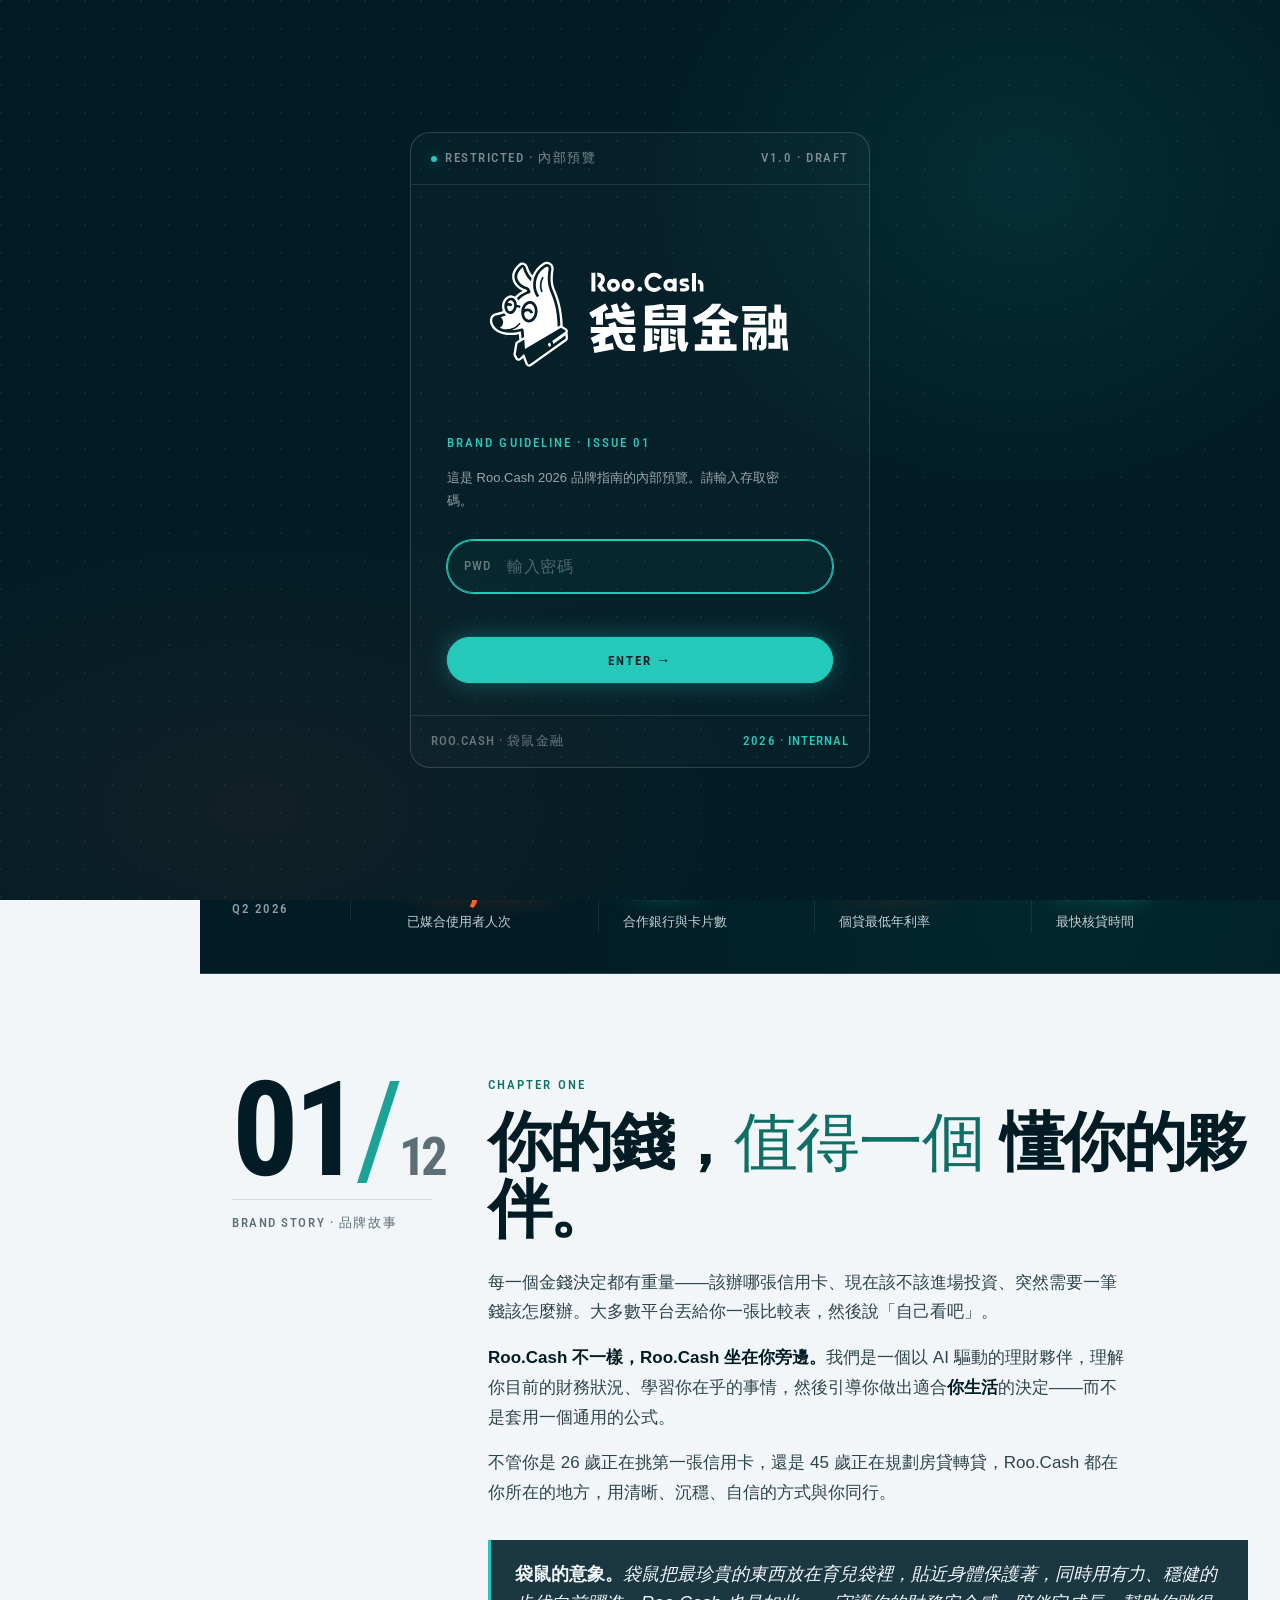
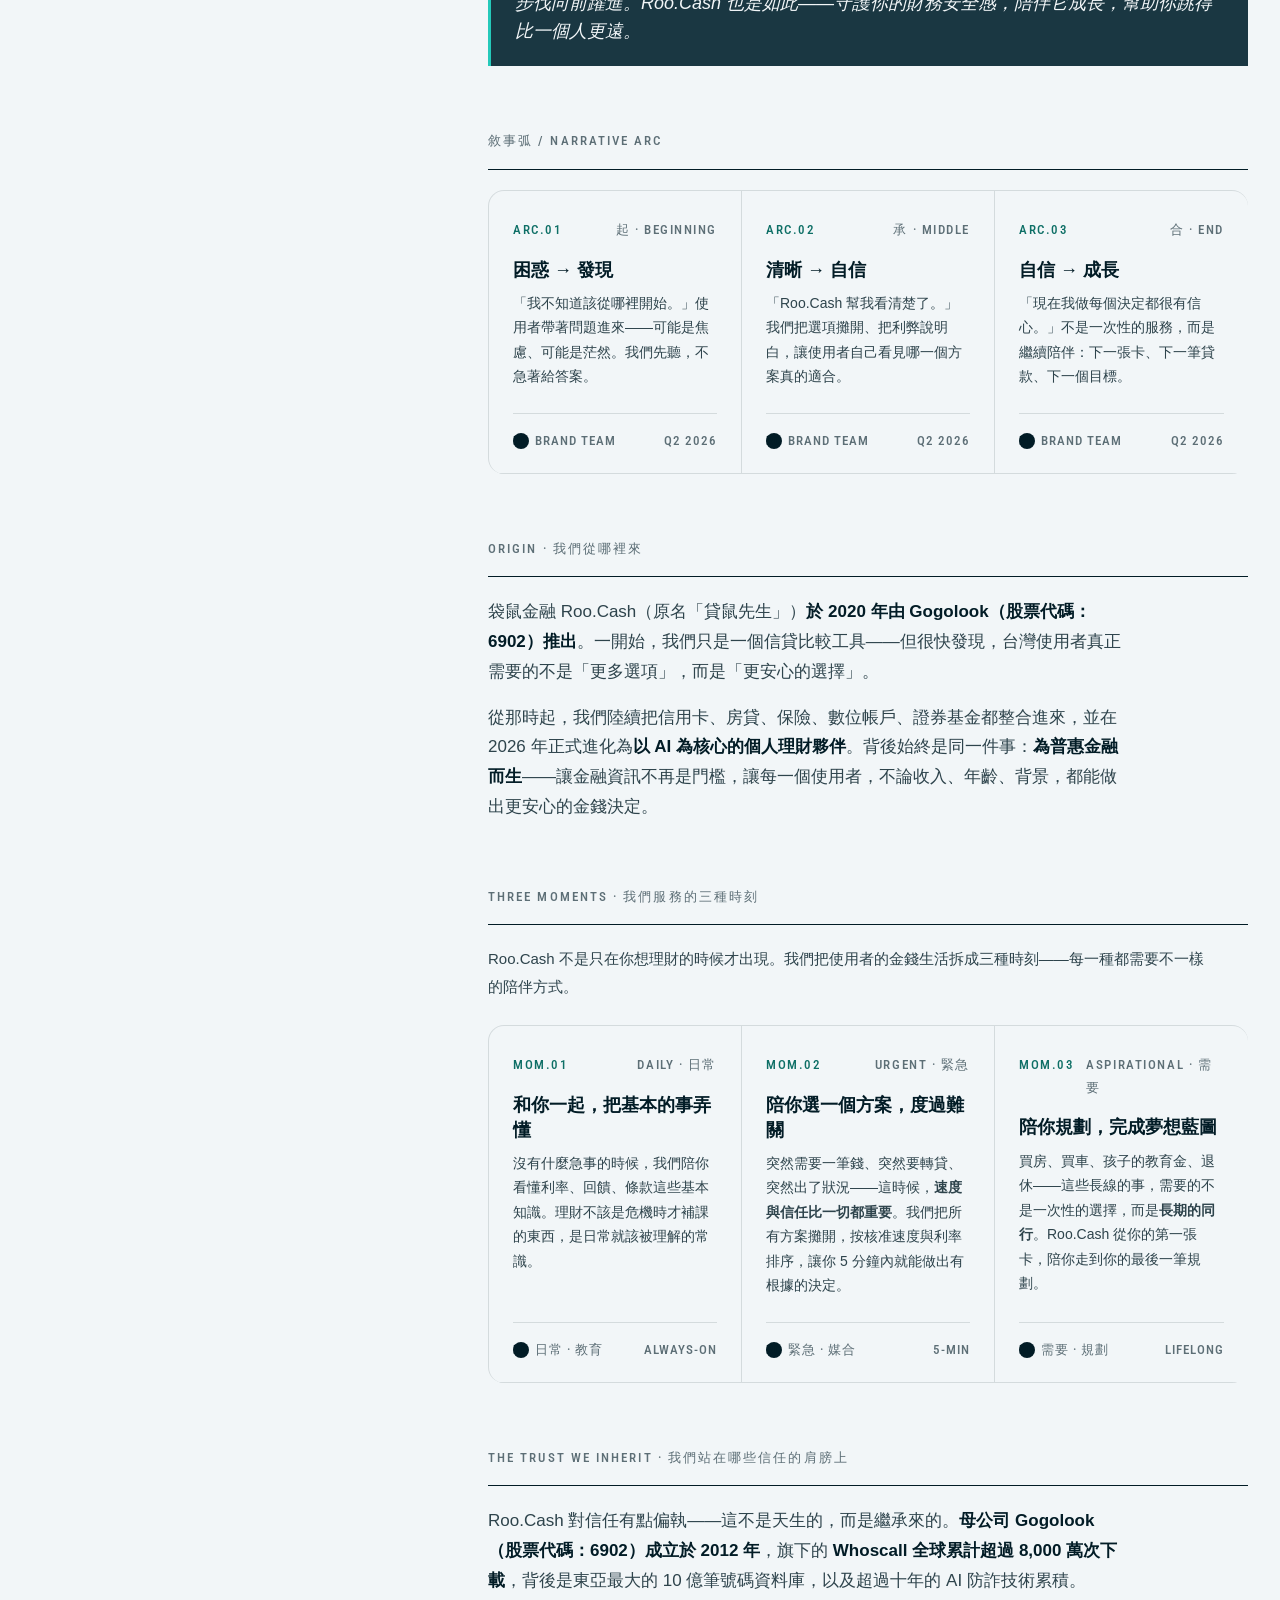
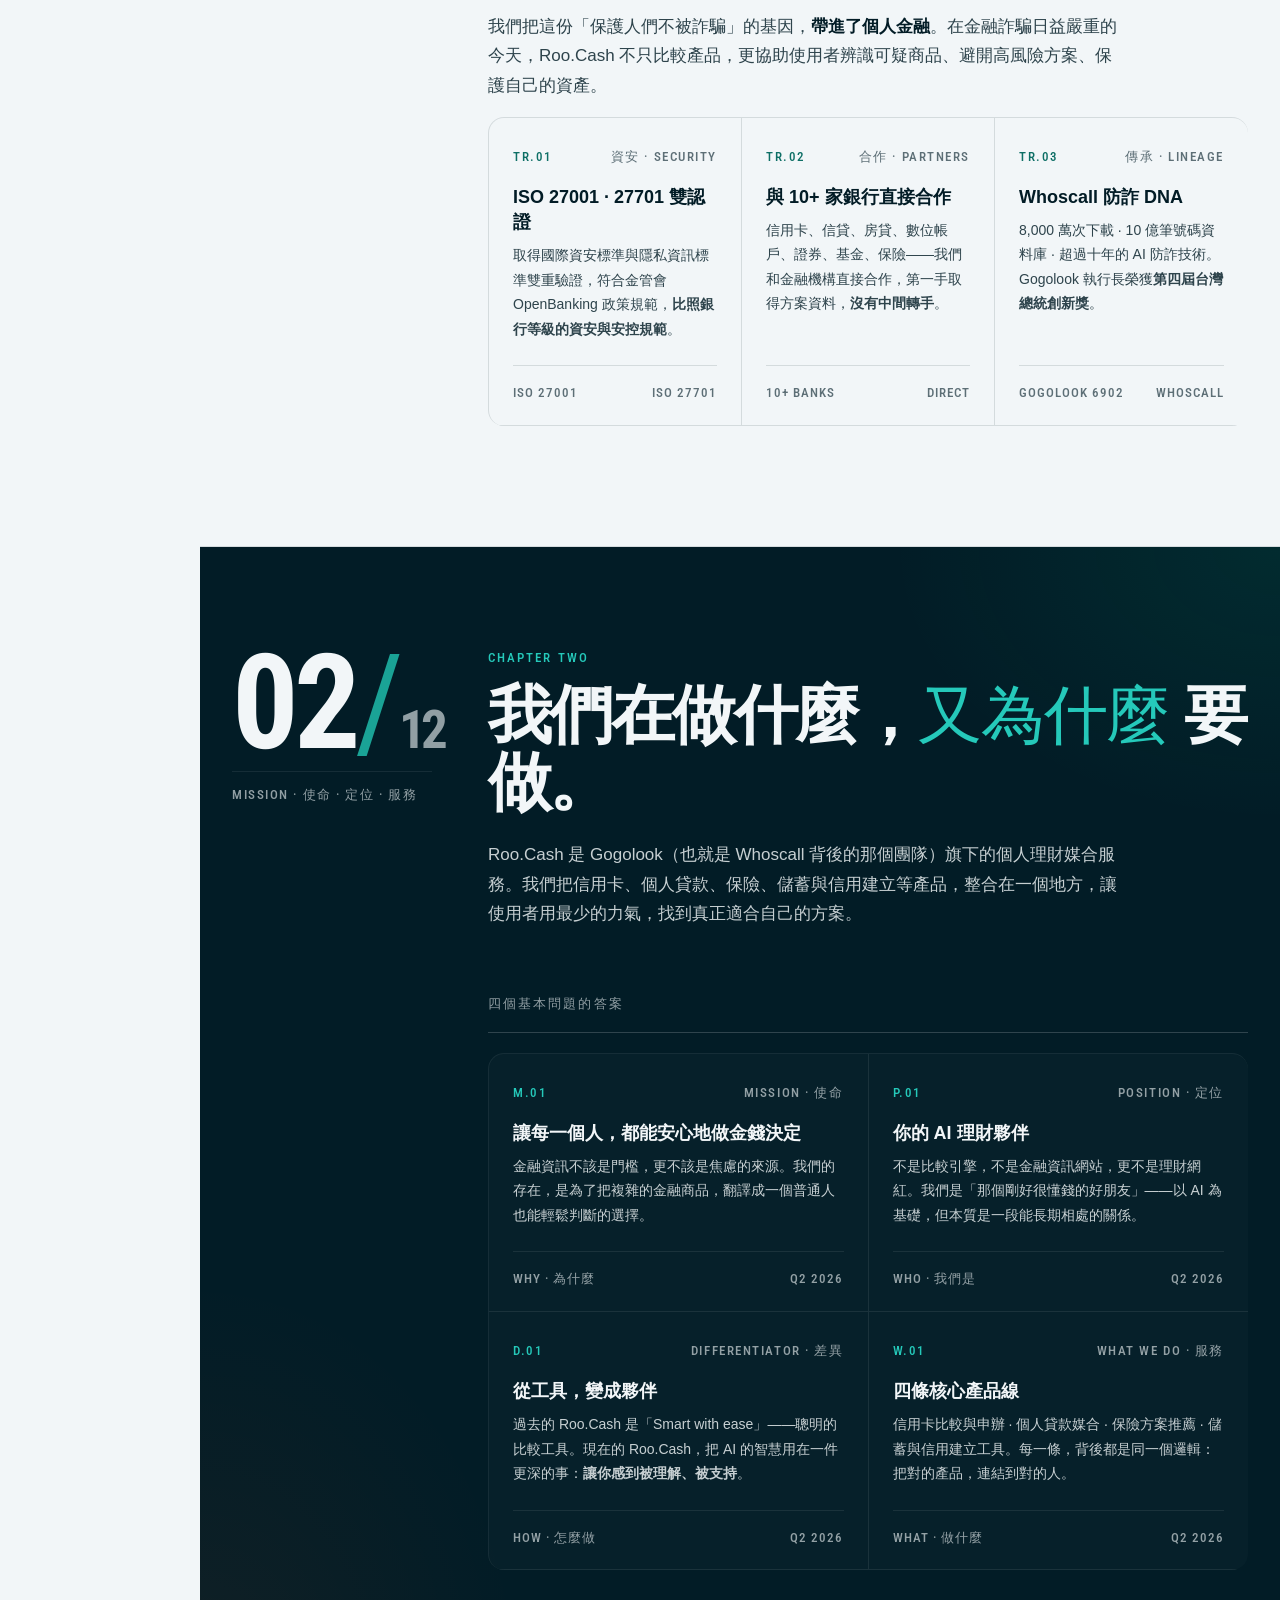
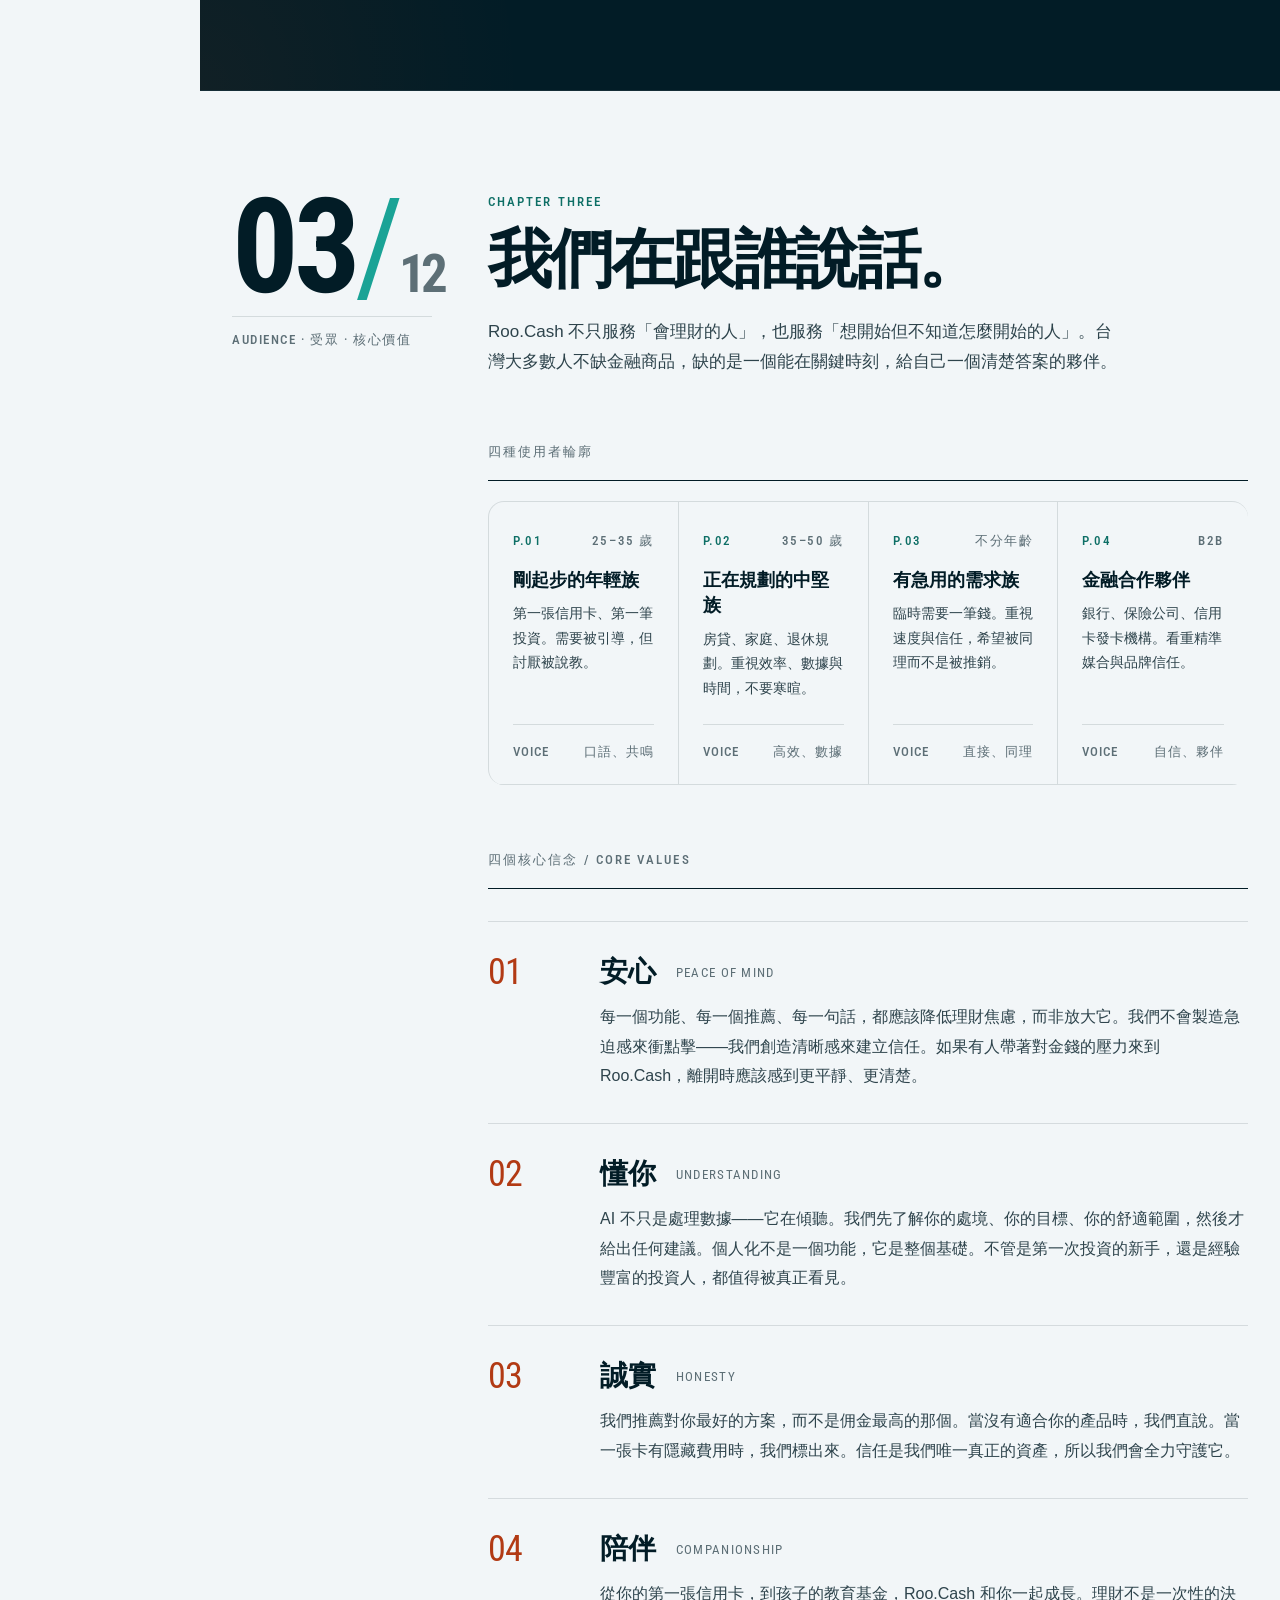
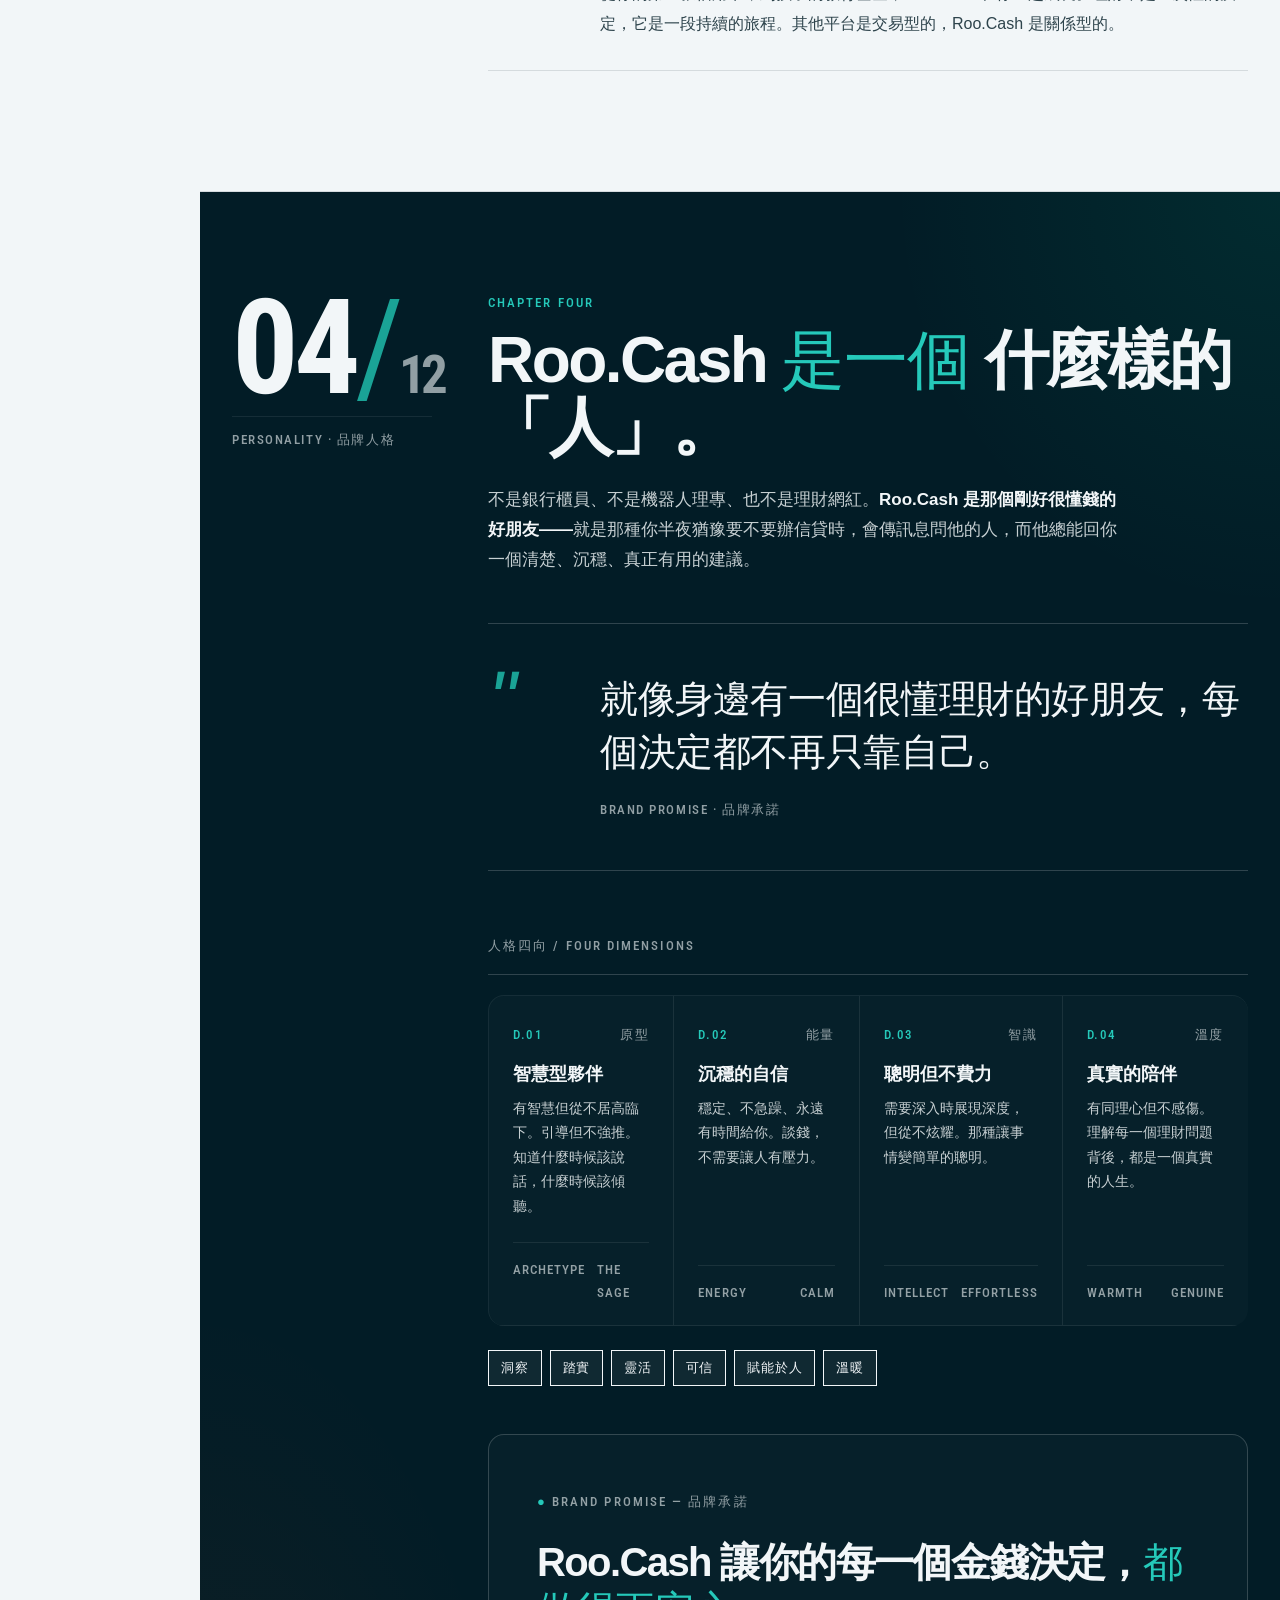
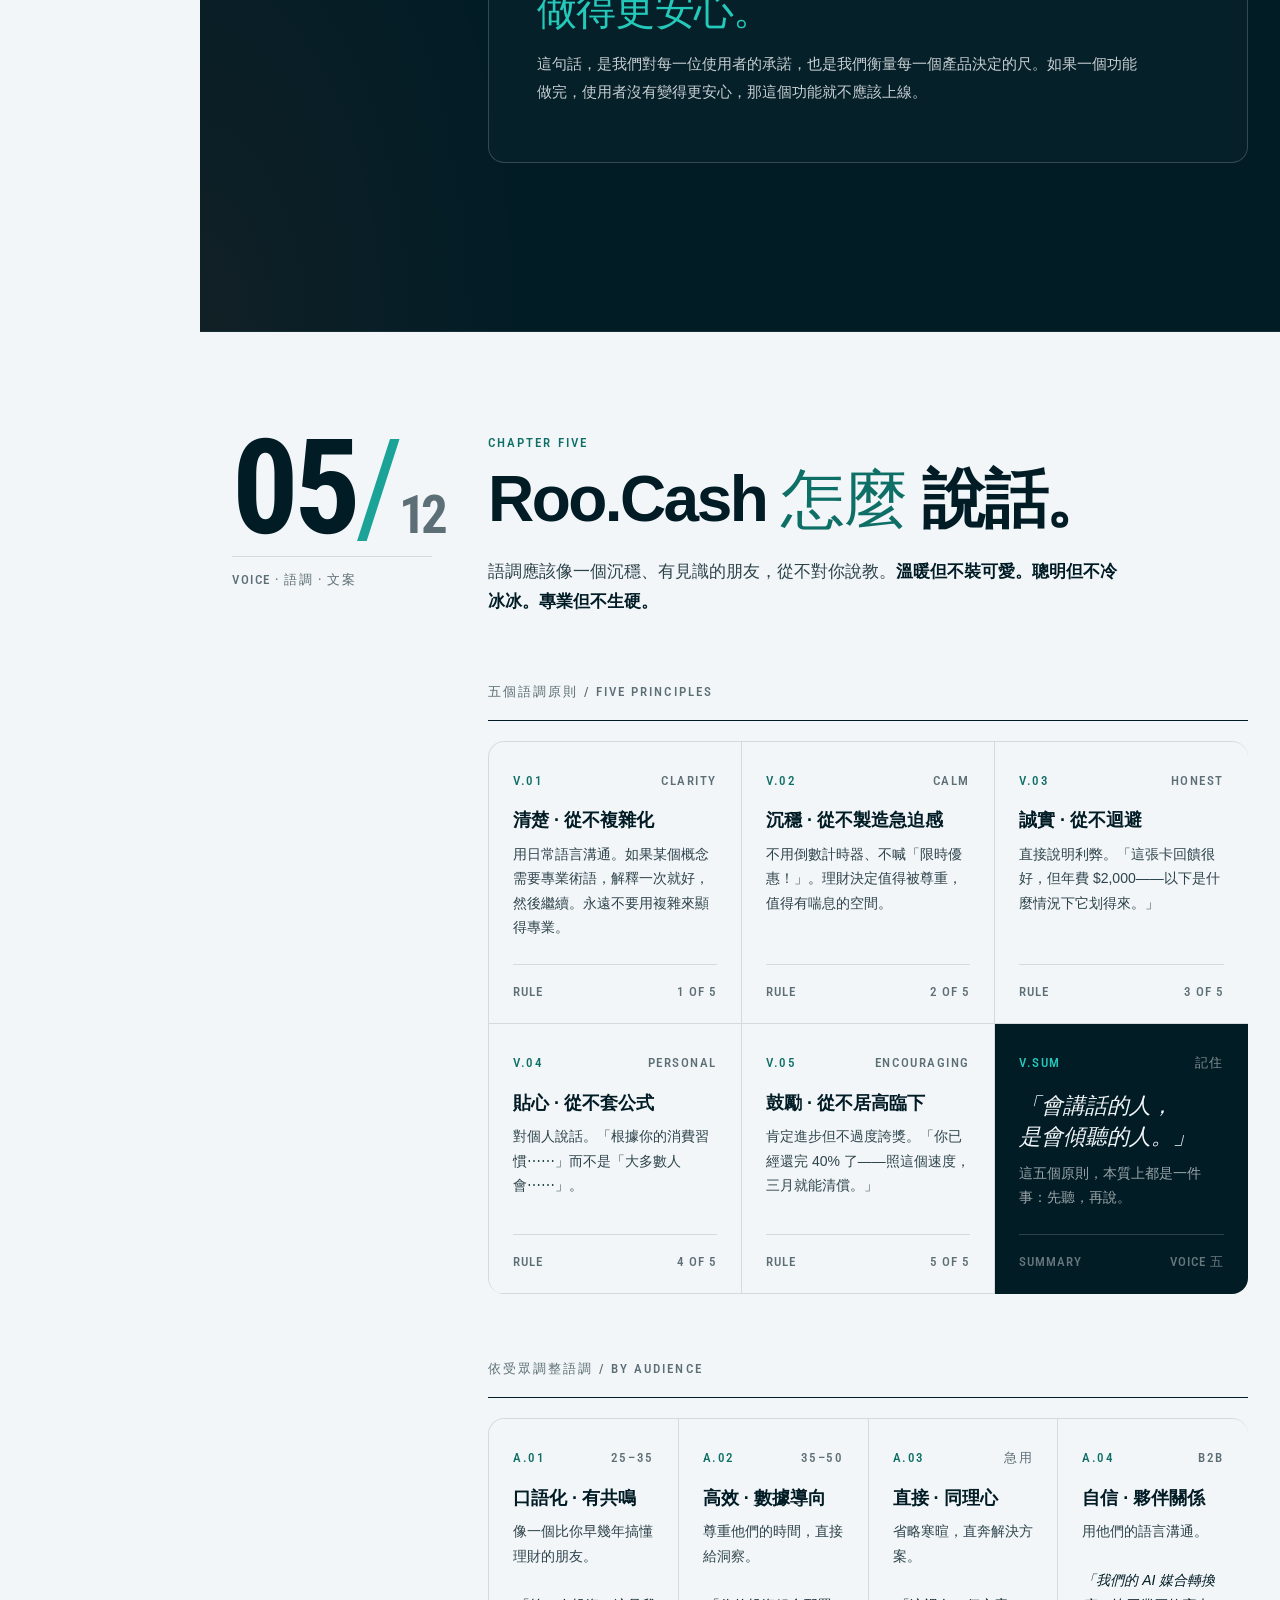
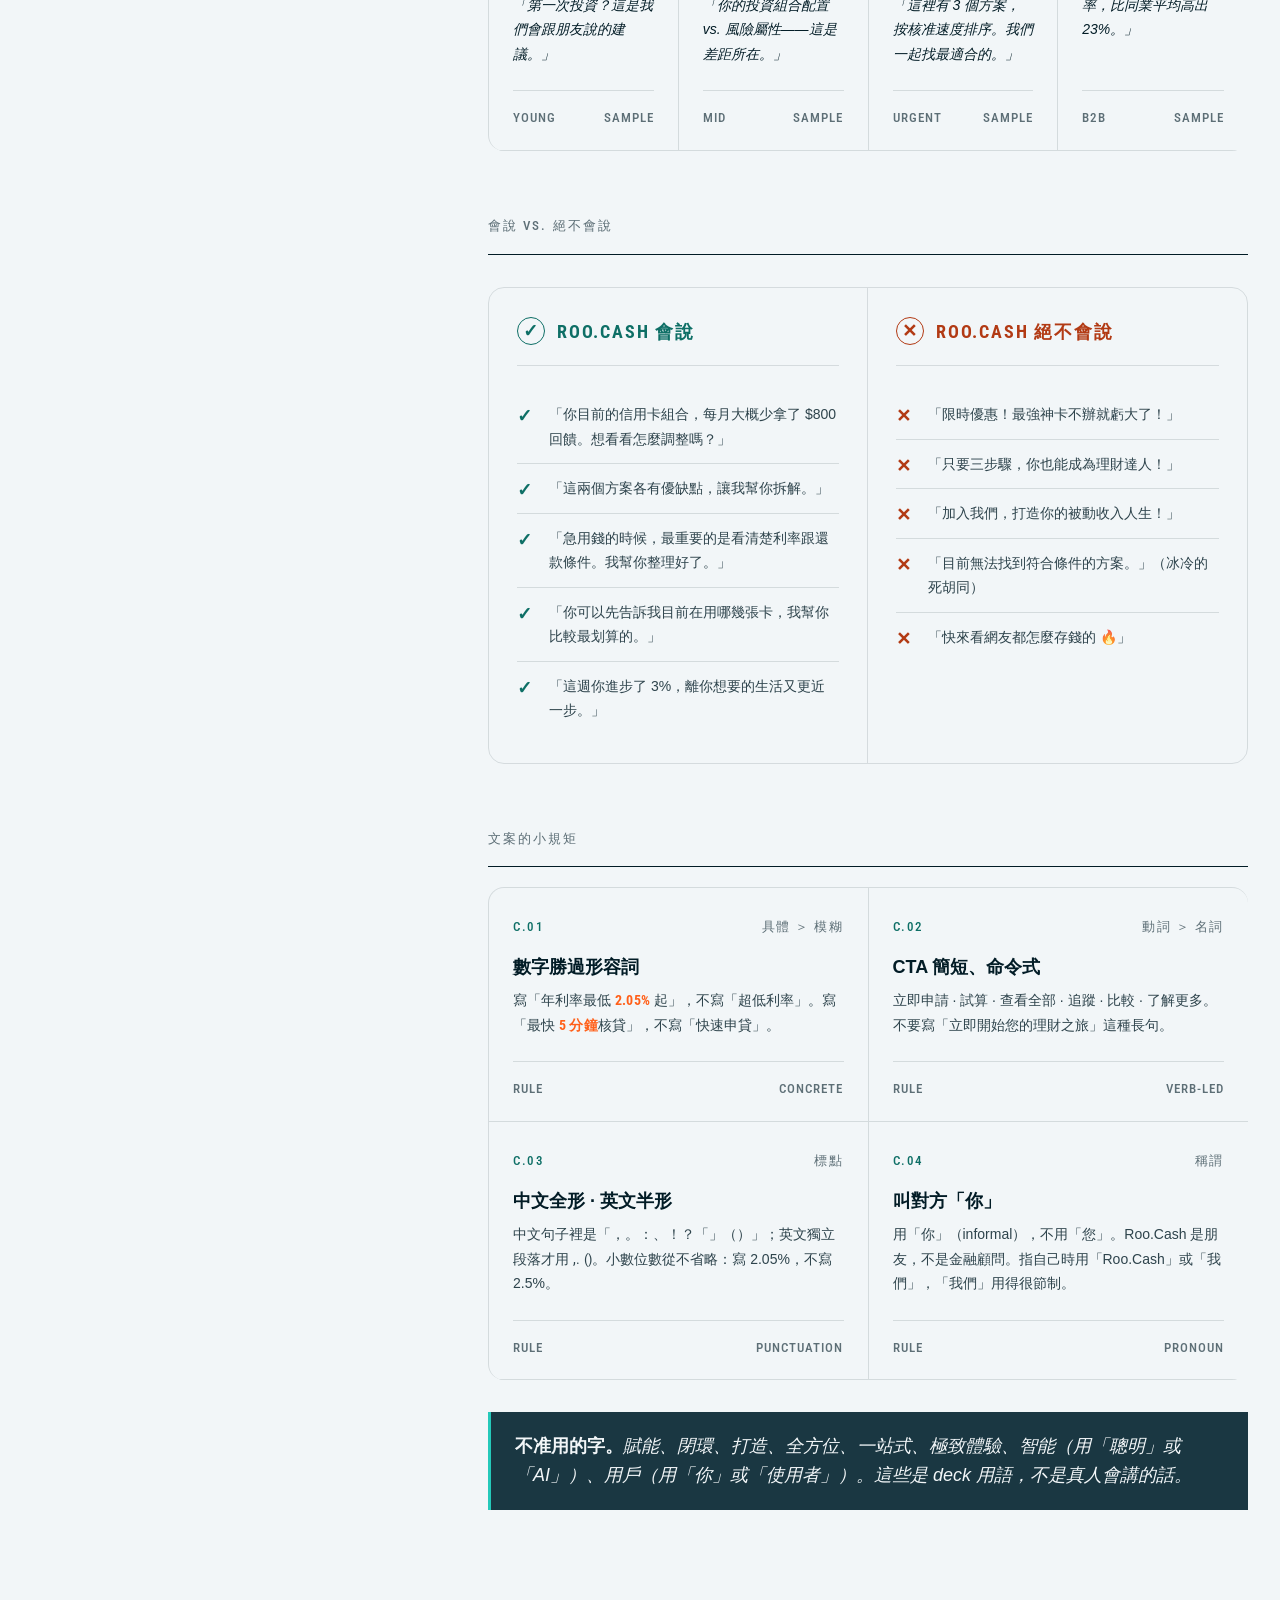
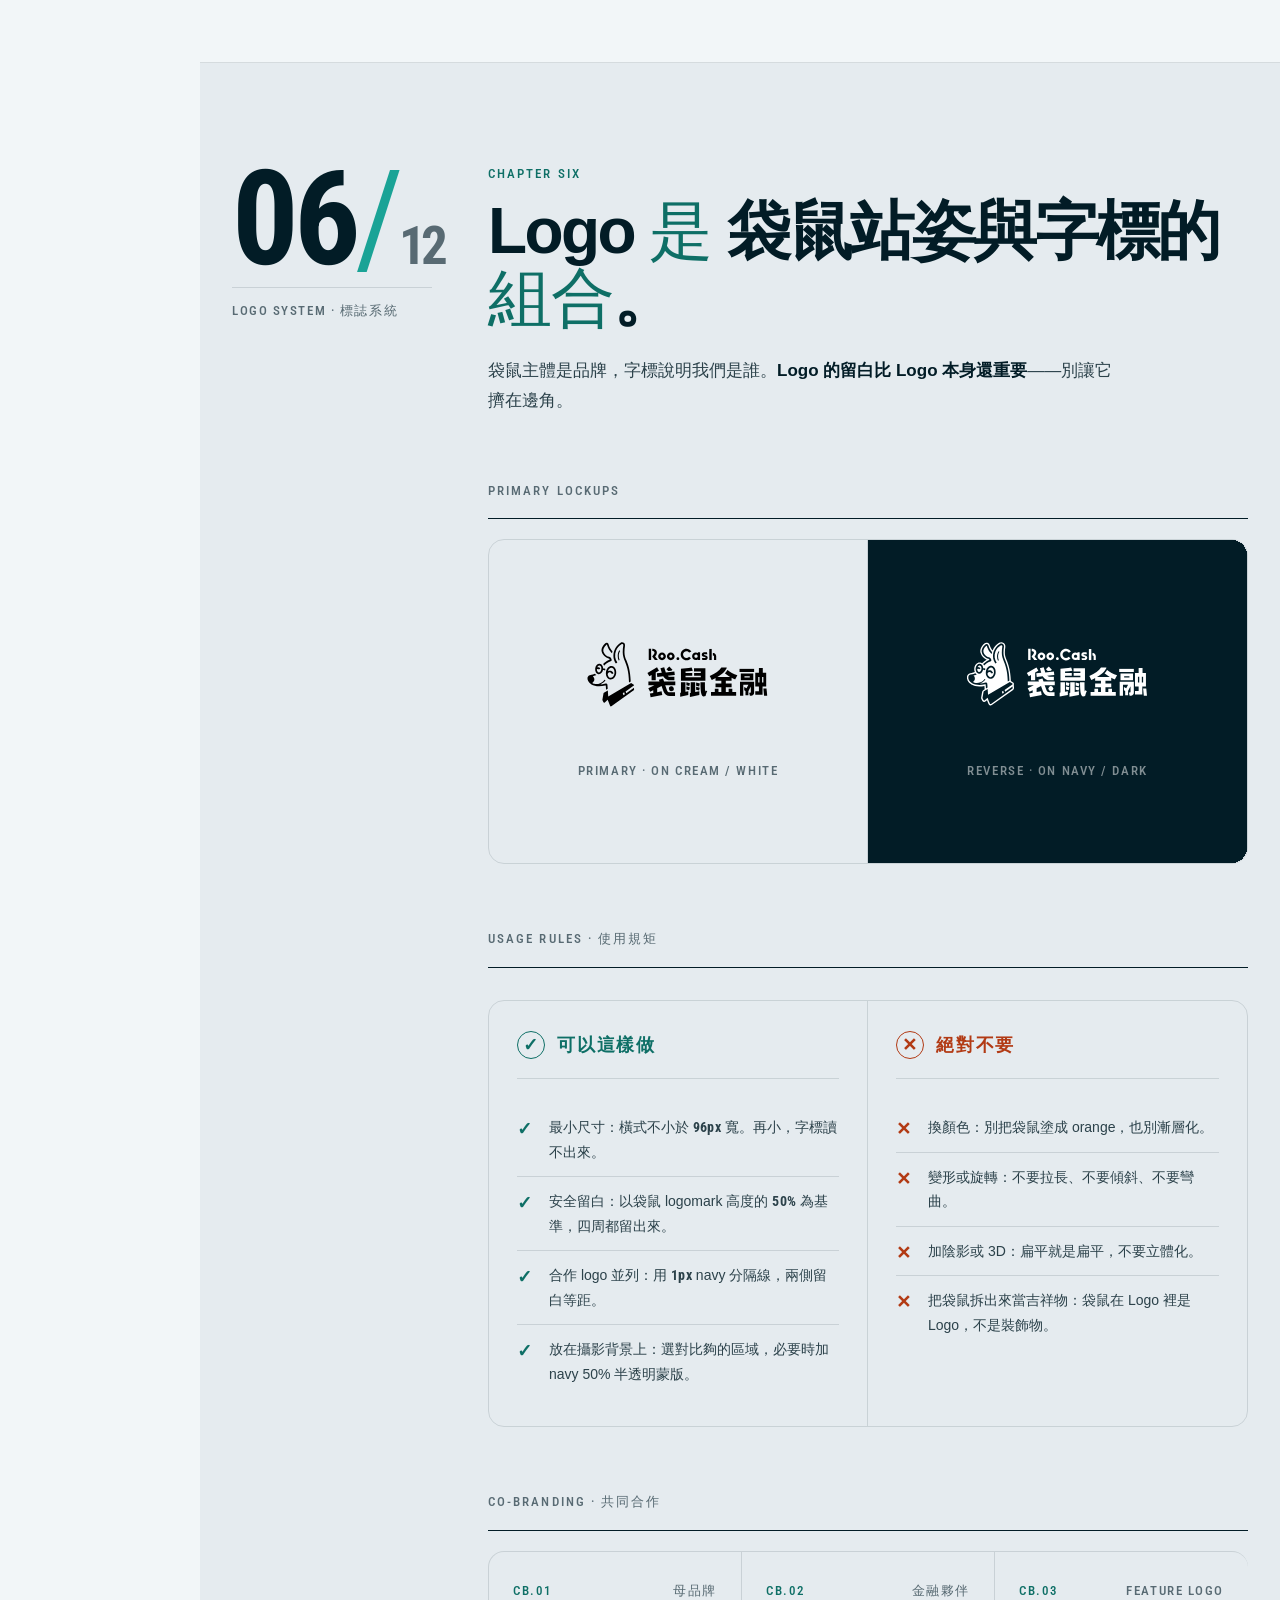
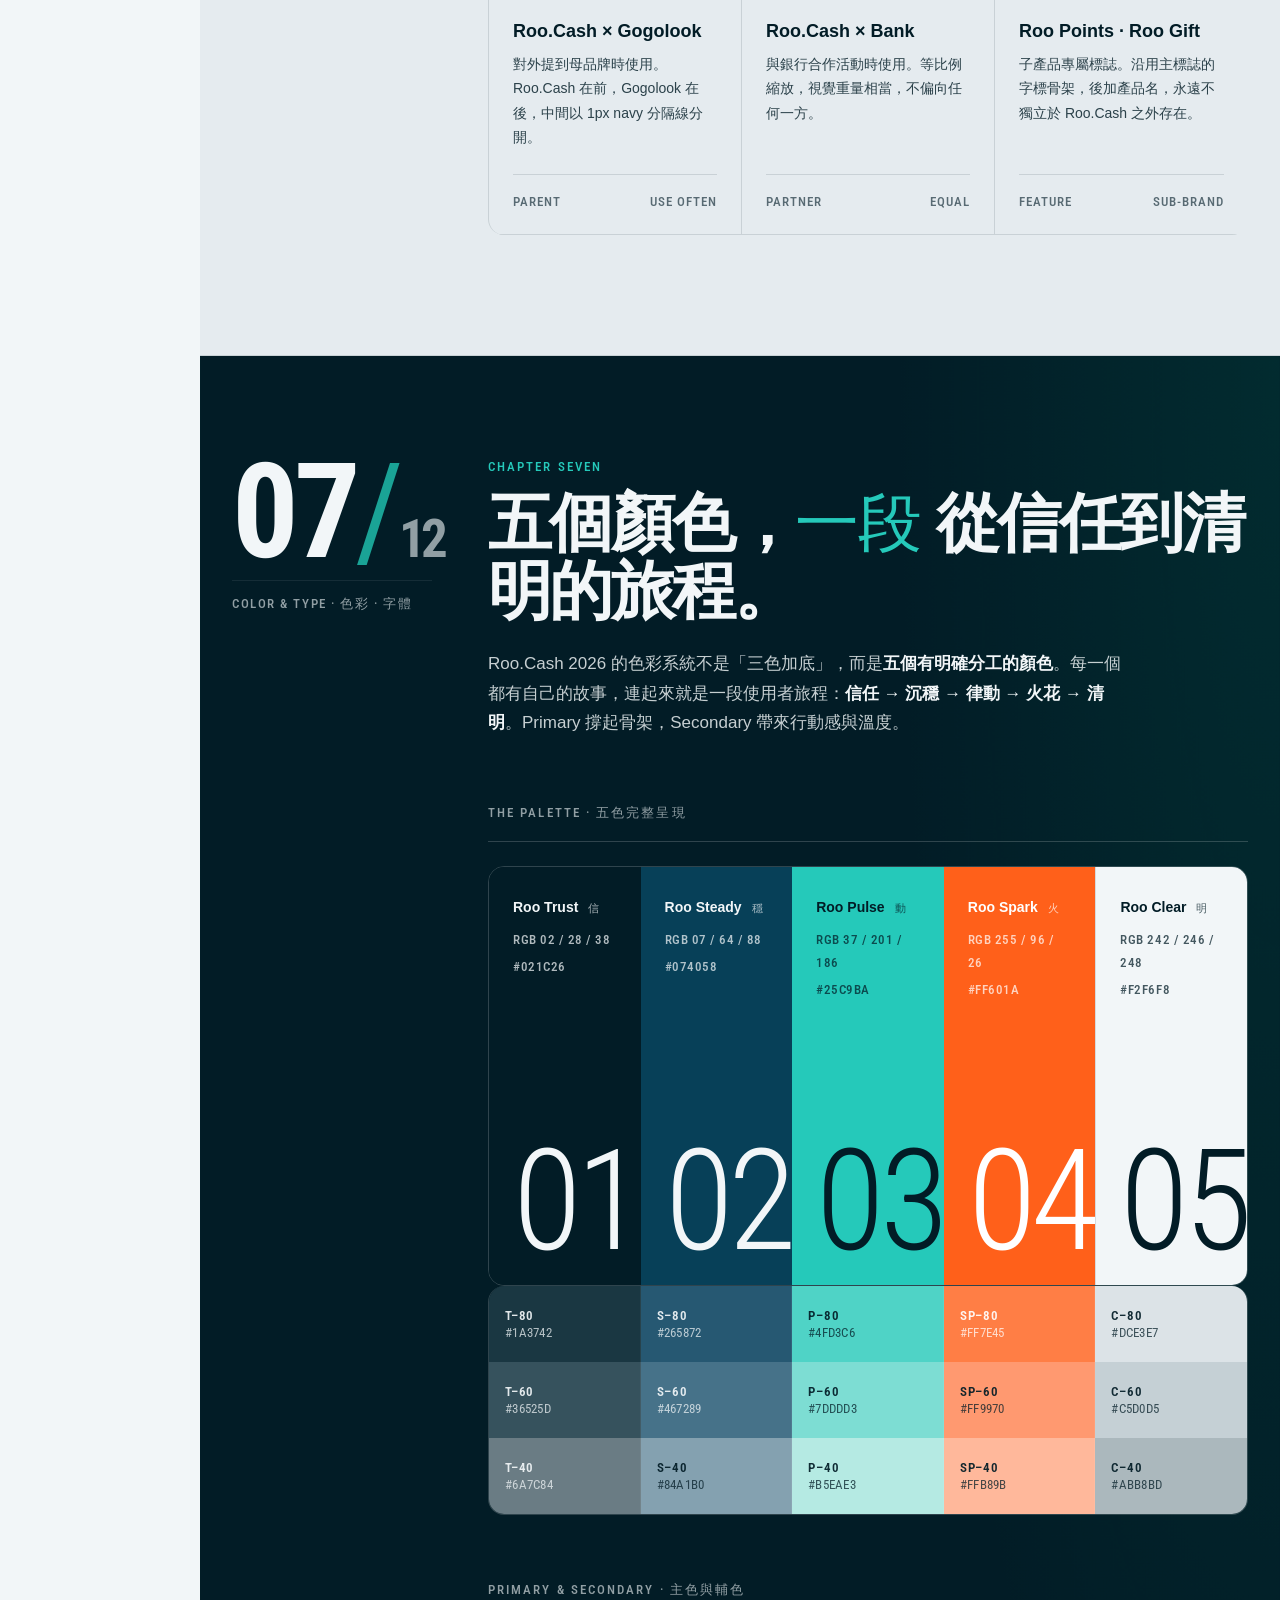
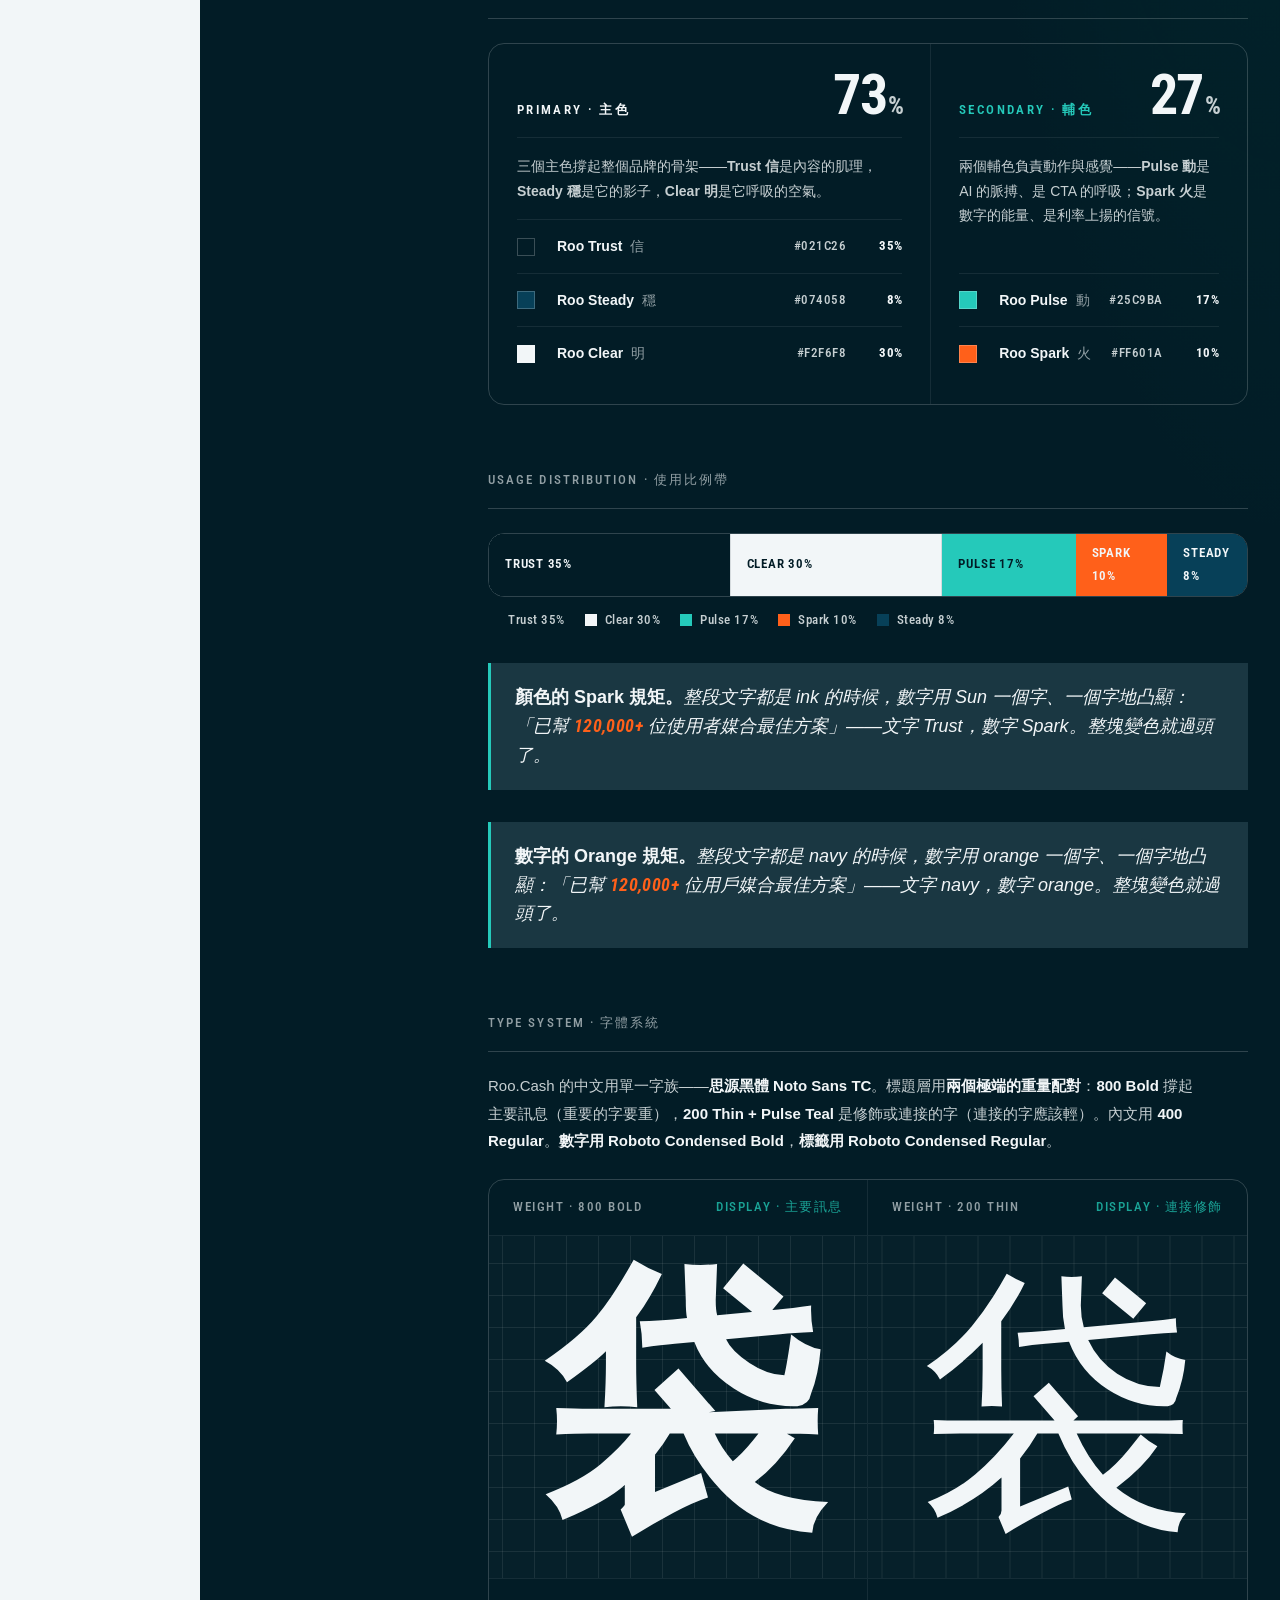
==== commit 9280361c: "Tile · 24px padding below body before footer divider .tile-body had no bottom padding — the paragrap" ====
--- a/index.html
+++ b/index.html
@@ -743,6 +743,7 @@
 .tile-body {
   font-size: 14px; line-height: 1.75;
   color: var(--ink-soft);
+  padding-bottom: 24px;  /* breathing room before tile-foot divider */
 }
 .tile-foot {
   margin-top: auto;
@@ -3106,6 +3107,119 @@
 .cmp-tag,
 .mock-cta,
 .demo-cta { color: var(--roo-trust) !important; }
+
+/* ─── CHAPTER 12 · COLOR OVERVIEW (at-a-glance) ─── */
+.color-overview {
+  border: 1px solid var(--void-line-strong);
+  border-radius: 16px; overflow: hidden;
+  margin: 24px 0 32px;
+}
+.overview-section + .overview-section { border-top: 1px solid var(--void-line); }
+.overview-section-head {
+  padding: 14px 24px;
+  font-family: var(--font-mono); font-size: 13px; font-weight: 700;
+  color: var(--void-text);
+  letter-spacing: 0.12em;
+  text-transform: uppercase;
+  display: flex; align-items: baseline; justify-content: space-between;
+  gap: 12px;
+  background: rgba(255,255,255,0.04);
+  border-bottom: 1px solid var(--void-line);
+}
+.overview-section-head .count {
+  font-weight: 500; color: var(--void-quiet); letter-spacing: 0.08em;
+}
+
+/* Primary 5-cell grid */
+.overview-primary-grid {
+  display: grid; grid-template-columns: repeat(5, 1fr);
+  gap: 0;
+}
+.overview-primary-cell {
+  padding: 28px 20px;
+  min-height: 180px;
+  display: flex; flex-direction: column; justify-content: space-between;
+  border-right: 1px solid rgba(255,255,255,0.08);
+  font-family: var(--font-mono);
+  position: relative;
+}
+.overview-primary-cell:last-child { border-right: none; }
+.overview-primary-cell .ovp-role {
+  font-size: 13px; font-weight: 600;
+  letter-spacing: 0.12em; text-transform: uppercase;
+  opacity: 0.7;
+}
+.overview-primary-cell .ovp-name {
+  font-family: var(--font-cjk);
+  font-weight: 800; font-size: 22px;
+  letter-spacing: -0.02em;
+  margin-top: 8px;
+}
+.overview-primary-cell .ovp-hex {
+  font-size: 13px; font-weight: 500;
+  letter-spacing: 0.04em;
+  margin-top: 14px;
+  opacity: 0.85;
+}
+
+/* Secondary family row */
+.overview-family-row {
+  display: grid; grid-template-columns: 140px 1fr;
+  gap: 16px;
+  padding: 16px 24px;
+  border-bottom: 1px solid var(--void-line);
+  align-items: center;
+}
+.overview-family-row:last-child { border-bottom: none; }
+.overview-family-label {
+  font-family: var(--font-mono);
+  font-size: 14px; font-weight: 700;
+  color: var(--void-text);
+  letter-spacing: 0.04em;
+}
+.overview-family-label .sub {
+  display: block;
+  font-family: var(--font-cjk); font-weight: 400;
+  font-size: 13px;
+  color: var(--void-quiet);
+  letter-spacing: 0;
+  margin-top: 4px;
+}
+.overview-shades {
+  display: grid; grid-auto-flow: column; grid-auto-columns: minmax(0, 1fr);
+  gap: 4px;
+}
+.overview-shade {
+  height: 56px;
+  border-radius: 4px;
+  padding: 8px 10px;
+  display: flex; flex-direction: column; justify-content: space-between;
+  font-family: var(--font-mono);
+  font-size: 13px;
+  position: relative;
+}
+.overview-shade .ovs-step {
+  font-weight: 600;
+  letter-spacing: 0.04em;
+}
+.overview-shade .ovs-hex {
+  font-weight: 500;
+  font-size: 13px;
+  opacity: 0.7;
+}
+.overview-shade.is-primary::after {
+  content: '★';
+  position: absolute; top: 6px; right: 8px;
+  font-size: 13px; opacity: 0.85;
+}
+
+@media (max-width: 1080px) {
+  .overview-primary-grid { grid-template-columns: repeat(2, 1fr); }
+  .overview-primary-cell { border-right: none; border-bottom: 1px solid rgba(255,255,255,0.08); }
+  .overview-primary-cell:last-child { border-bottom: none; }
+  .overview-family-row { grid-template-columns: 1fr; gap: 12px; }
+  .overview-shade { height: 48px; padding: 6px 8px; }
+}
 
 /* ─── CHAPTER 12 · CODE REFERENCE (engineering merge) ─── */
 .code-table {
@@ -6714,6 +6828,171 @@
         <strong style="color: var(--void-text);">Primary（5 色 · 新品牌）</strong>是設計師看的 spec，<strong style="color: var(--void-text);">Secondary（NRoo* 七大色族 · 既有 codebase）</strong>是工程師看的 utility。Primary 值已重新對應到 NRoo*-100/120 上，舊 hex 直接取代。
       </p>
 
+      <div class="subhead">Color System · 整體一覽</div>
+      <p style="font-family: var(--font-cjk); font-size: 14px; line-height: 1.85; color: var(--void-soft); max-width: 720px; margin-bottom: 8px;">
+        全部 70+ 色彩值，一個畫面看完。<span style="font-family: var(--font-mono); color: var(--roo-pulse); font-weight: 700;">★</span> 標記是 Primary（品牌主色），其餘是 Secondary tonal scale。
+      </p>
+
+      <div class="color-overview">
+        <!-- PRIMARY ROW -->
+        <div class="overview-section">
+          <div class="overview-section-head">
+            <span>PRIMARY · 品牌主色</span>
+            <span class="count">5 colours</span>
+          </div>
+          <div class="overview-primary-grid">
+            <div class="overview-primary-cell" style="background: #021C26; color: #F2F6F8;">
+              <div class="ovp-role">01 · Surface</div>
+              <div>
+                <div class="ovp-name">Roo Trust</div>
+                <div class="ovp-hex">#021C26</div>
+              </div>
+            </div>
+            <div class="overview-primary-cell" style="background: #074058; color: #F2F6F8;">
+              <div class="ovp-role">02 · Depth</div>
+              <div>
+                <div class="ovp-name">Roo Steady</div>
+                <div class="ovp-hex">#074058</div>
+              </div>
+            </div>
+            <div class="overview-primary-cell" style="background: #25C9BA; color: #021C26;">
+              <div class="ovp-role">03 · Action</div>
+              <div>
+                <div class="ovp-name">Roo Pulse</div>
+                <div class="ovp-hex">#25C9BA</div>
+              </div>
+            </div>
+            <div class="overview-primary-cell" style="background: #FF601A; color: #FFFFFF;">
+              <div class="ovp-role">04 · Spark</div>
+              <div>
+                <div class="ovp-name">Roo Spark</div>
+                <div class="ovp-hex">#FF601A</div>
+              </div>
+            </div>
+            <div class="overview-primary-cell" style="background: #F2F6F8; color: #021C26;">
+              <div class="ovp-role">05 · Canvas</div>
+              <div>
+                <div class="ovp-name">Roo Clear</div>
+                <div class="ovp-hex">#F2F6F8</div>
+              </div>
+            </div>
+          </div>
+        </div>
+
+        <!-- SECONDARY: 7 FAMILIES -->
+        <div class="overview-section">
+          <div class="overview-section-head">
+            <span>SECONDARY · NRoo* tonal scales</span>
+            <span class="count">7 families · 56 shades</span>
+          </div>
+
+          <!-- NRooBlue 13 shades → Trust tonal -->
+          <div class="overview-family-row">
+            <div class="overview-family-label">NRooBlue<span class="sub">Trust tonal · 13</span></div>
+            <div class="overview-shades">
+              <div class="overview-shade" style="background: #F3FAFF; color: #021C26;"><span class="ovs-step">-5</span><span class="ovs-hex">F3FAFF</span></div>
+              <div class="overview-shade" style="background: #E8F5FF; color: #021C26;"><span class="ovs-step">-8</span><span class="ovs-hex">E8F5FF</span></div>
+              <div class="overview-shade" style="background: #DCF0FF; color: #021C26;"><span class="ovs-step">-10</span><span class="ovs-hex">DCF0FF</span></div>
+              <div class="overview-shade" style="background: #B0DAFF; color: #021C26;"><span class="ovs-step">-20</span><span class="ovs-hex">B0DAFF</span></div>
+              <div class="overview-shade" style="background: #52A5FF; color: #021C26;"><span class="ovs-step">-40</span><span class="ovs-hex">52A5FF</span></div>
+              <div class="overview-shade" style="background: #377ADB; color: #fff;"><span class="ovs-step">-60</span><span class="ovs-hex">377ADB</span></div>
+              <div class="overview-shade" style="background: #2567B7; color: #fff;"><span class="ovs-step">-80</span><span class="ovs-hex">2567B7</span></div>
+              <div class="overview-shade" style="background: #1F5099; color: #fff;"><span class="ovs-step">-90</span><span class="ovs-hex">1F5099</span></div>
+              <div class="overview-shade" style="background: #3C5078; color: #fff;"><span class="ovs-step">-95</span><span class="ovs-hex">3C5078</span></div>
+              <div class="overview-shade is-primary" style="background: #021C26; color: #fff;"><span class="ovs-step">-100</span><span class="ovs-hex">021C26</span></div>
+              <div class="overview-shade" style="background: #112549; color: #fff;"><span class="ovs-step">-120</span><span class="ovs-hex">112549</span></div>
+              <div class="overview-shade" style="background: #0D1E3D; color: #fff;"><span class="ovs-step">-140</span><span class="ovs-hex">0D1E3D</span></div>
+              <div class="overview-shade" style="background: #1C222D; color: #fff;"><span class="ovs-step">-150</span><span class="ovs-hex">1C222D</span></div>
+            </div>
+          </div>
+
+          <!-- NRooGreen 7 shades → Pulse tonal -->
+          <div class="overview-family-row">
+            <div class="overview-family-label">NRooGreen<span class="sub">Pulse tonal · 7</span></div>
+            <div class="overview-shades">
+              <div class="overview-shade" style="background: #E6FFF2; color: #021C26;"><span class="ovs-step">-10</span><span class="ovs-hex">E6FFF2</span></div>
+              <div class="overview-shade" style="background: #D5F7E9; color: #021C26;"><span class="ovs-step">-20</span><span class="ovs-hex">D5F7E9</span></div>
+              <div class="overview-shade" style="background: #ADF2D7; color: #021C26;"><span class="ovs-step">-40</span><span class="ovs-hex">ADF2D7</span></div>
+              <div class="overview-shade" style="background: #85EDC5; color: #021C26;"><span class="ovs-step">-60</span><span class="ovs-hex">85EDC5</span></div>
+              <div class="overview-shade is-primary" style="background: #25C9BA; color: #021C26;"><span class="ovs-step">-100</span><span class="ovs-hex">25C9BA</span></div>
+              <div class="overview-shade" style="background: #14A571; color: #fff;"><span class="ovs-step">-120</span><span class="ovs-hex">14A571</span></div>
+              <div class="overview-shade" style="background: #1D724F; color: #fff;"><span class="ovs-step">-140</span><span class="ovs-hex">1D724F</span></div>
+            </div>
+          </div>
+
+          <!-- NRooGrey 9 shades → Clear tonal -->
+          <div class="overview-family-row">
+            <div class="overview-family-label">NRooGrey<span class="sub">Clear tonal · 9</span></div>
+            <div class="overview-shades">
+              <div class="overview-shade" style="background: #FFFFFF; color: #021C26; box-shadow: inset 0 0 0 1px rgba(0,0,0,0.08);"><span class="ovs-step">-0</span><span class="ovs-hex">FFFFFF</span></div>
+              <div class="overview-shade is-primary" style="background: #F2F6F8; color: #021C26;"><span class="ovs-step">-10</span><span class="ovs-hex">F2F6F8</span></div>
+              <div class="overview-shade" style="background: #F2F2F2; color: #021C26;"><span class="ovs-step">-20</span><span class="ovs-hex">F2F2F2</span></div>
+              <div class="overview-shade" style="background: #E5E5E5; color: #021C26;"><span class="ovs-step">-40</span><span class="ovs-hex">E5E5E5</span></div>
+              <div class="overview-shade" style="background: #CBCCCA; color: #021C26;"><span class="ovs-step">-60</span><span class="ovs-hex">CBCCCA</span></div>
+              <div class="overview-shade" style="background: #A8A8A8; color: #021C26;"><span class="ovs-step">-80</span><span class="ovs-hex">A8A8A8</span></div>
+              <div class="overview-shade" style="background: #989998; color: #fff;"><span class="ovs-step">-100</span><span class="ovs-hex">989998</span></div>
+              <div class="overview-shade" style="background: #777776; color: #fff;"><span class="ovs-step">-120</span><span class="ovs-hex">777776</span></div>
+              <div class="overview-shade" style="background: #666666; color: #fff;"><span class="ovs-step">-140</span><span class="ovs-hex">666666</span></div>
+            </div>
+          </div>
+
+          <!-- NRooOrange 8 shades → Spark tonal -->
+          <div class="overview-family-row">
+            <div class="overview-family-label">NRooOrange<span class="sub">Spark tonal · 8</span></div>
+            <div class="overview-shades">
+              <div class="overview-shade" style="background: #FFD5C7; color: #021C26;"><span class="ovs-step">-10</span><span class="ovs-hex">FFD5C7</span></div>
+              <div class="overview-shade" style="background: #FFBFAE; color: #021C26;"><span class="ovs-step">-20</span><span class="ovs-hex">FFBFAE</span></div>
+              <div class="overview-shade" style="background: #F7A794; color: #021C26;"><span class="ovs-step">-40</span><span class="ovs-hex">F7A794</span></div>
+              <div class="overview-shade" style="background: #F29079; color: #021C26;"><span class="ovs-step">-60</span><span class="ovs-hex">F29079</span></div>
+              <div class="overview-shade" style="background: #EF6C48; color: #fff;"><span class="ovs-step">-80</span><span class="ovs-hex">EF6C48</span></div>
+              <div class="overview-shade" style="background: #F75231; color: #fff;"><span class="ovs-step">-100</span><span class="ovs-hex">F75231</span></div>
+              <div class="overview-shade is-primary" style="background: #FF601A; color: #fff;"><span class="ovs-step">-120</span><span class="ovs-hex">FF601A</span></div>
+              <div class="overview-shade" style="background: #C13200; color: #fff;"><span class="ovs-step">-140</span><span class="ovs-hex">C13200</span></div>
+            </div>
+          </div>
+
+          <!-- NRooRed 5 -->
+          <div class="overview-family-row">
+            <div class="overview-family-label">NRooRed<span class="sub">Alert · 5</span></div>
+            <div class="overview-shades">
+              <div class="overview-shade" style="background: #F26666; color: #fff;"><span class="ovs-step">-60</span><span class="ovs-hex">F26666</span></div>
+              <div class="overview-shade" style="background: #F24E4E; color: #fff;"><span class="ovs-step">-80</span><span class="ovs-hex">F24E4E</span></div>
+              <div class="overview-shade" style="background: #F43131; color: #fff;"><span class="ovs-step">-100</span><span class="ovs-hex">F43131</span></div>
+              <div class="overview-shade" style="background: #D31E1A; color: #fff;"><span class="ovs-step">-120</span><span class="ovs-hex">D31E1A</span></div>
+              <div class="overview-shade" style="background: #BF0900; color: #fff;"><span class="ovs-step">-140</span><span class="ovs-hex">BF0900</span></div>
+            </div>
+          </div>
+
+          <!-- NRooYellow 6 -->
+          <div class="overview-family-row">
+            <div class="overview-family-label">NRooYellow<span class="sub">Warning · 6</span></div>
+            <div class="overview-shades">
+              <div class="overview-shade" style="background: #FFEEC2; color: #021C26;"><span class="ovs-step">-40</span><span class="ovs-hex">FFEEC2</span></div>
+              <div class="overview-shade" style="background: #FFE8A8; color: #021C26;"><span class="ovs-step">-60</span><span class="ovs-hex">FFE8A8</span></div>
+              <div class="overview-shade" style="background: #FFD066; color: #021C26;"><span class="ovs-step">-80</span><span class="ovs-hex">FFD066</span></div>
+              <div class="overview-shade" style="background: #FFB522; color: #021C26;"><span class="ovs-step">-100</span><span class="ovs-hex">FFB522</span></div>
+              <div class="overview-shade" style="background: #F49416; color: #021C26;"><span class="ovs-step">-120</span><span class="ovs-hex">F49416</span></div>
+              <div class="overview-shade" style="background: #CC7900; color: #fff;"><span class="ovs-step">-140</span><span class="ovs-hex">CC7900</span></div>
+            </div>
+          </div>
+
+          <!-- NRooPurple 8 -->
+          <div class="overview-family-row">
+            <div class="overview-family-label">NRooPurple<span class="sub">Promo · 8</span></div>
+            <div class="overview-shades">
+              <div class="overview-shade" style="background: #EBEBFF; color: #021C26;"><span class="ovs-step">-10</span><span class="ovs-hex">EBEBFF</span></div>
+              <div class="overview-shade" style="background: #E1E1FF; color: #021C26;"><span class="ovs-step">-20</span><span class="ovs-hex">E1E1FF</span></div>
+              <div class="overview-shade" style="background: #D4D4FF; color: #021C26;"><span class="ovs-step">-40</span><span class="ovs-hex">D4D4FF</span></div>
+              <div class="overview-shade" style="background: #C2C2FF; color: #021C26;"><span class="ovs-step">-60</span><span class="ovs-hex">C2C2FF</span></div>
+              <div class="overview-shade" style="background: #B3B3FF; color: #021C26;"><span class="ovs-step">-80</span><span class="ovs-hex">B3B3FF</span></div>
+              <div class="overview-shade" style="background: #8C8CF9; color: #fff;"><span class="ovs-step">-100</span><span class="ovs-hex">8C8CF9</span></div>
+              <div class="overview-shade" style="background: #7070F2; color: #fff;"><span class="ovs-step">-120</span><span class="ovs-hex">7070F2</span></div>
+              <div class="overview-shade" style="background: #5B55E0; color: #fff;"><span class="ovs-step">-140</span><span class="ovs-hex">5B55E0</span></div>
+            </div>
+          </div>
+        </div>
+      </div>
+
       <div class="subhead">Primary · 5 個品牌主色</div>
       <div class="code-table color-primary">
         <div class="code-table-row head">
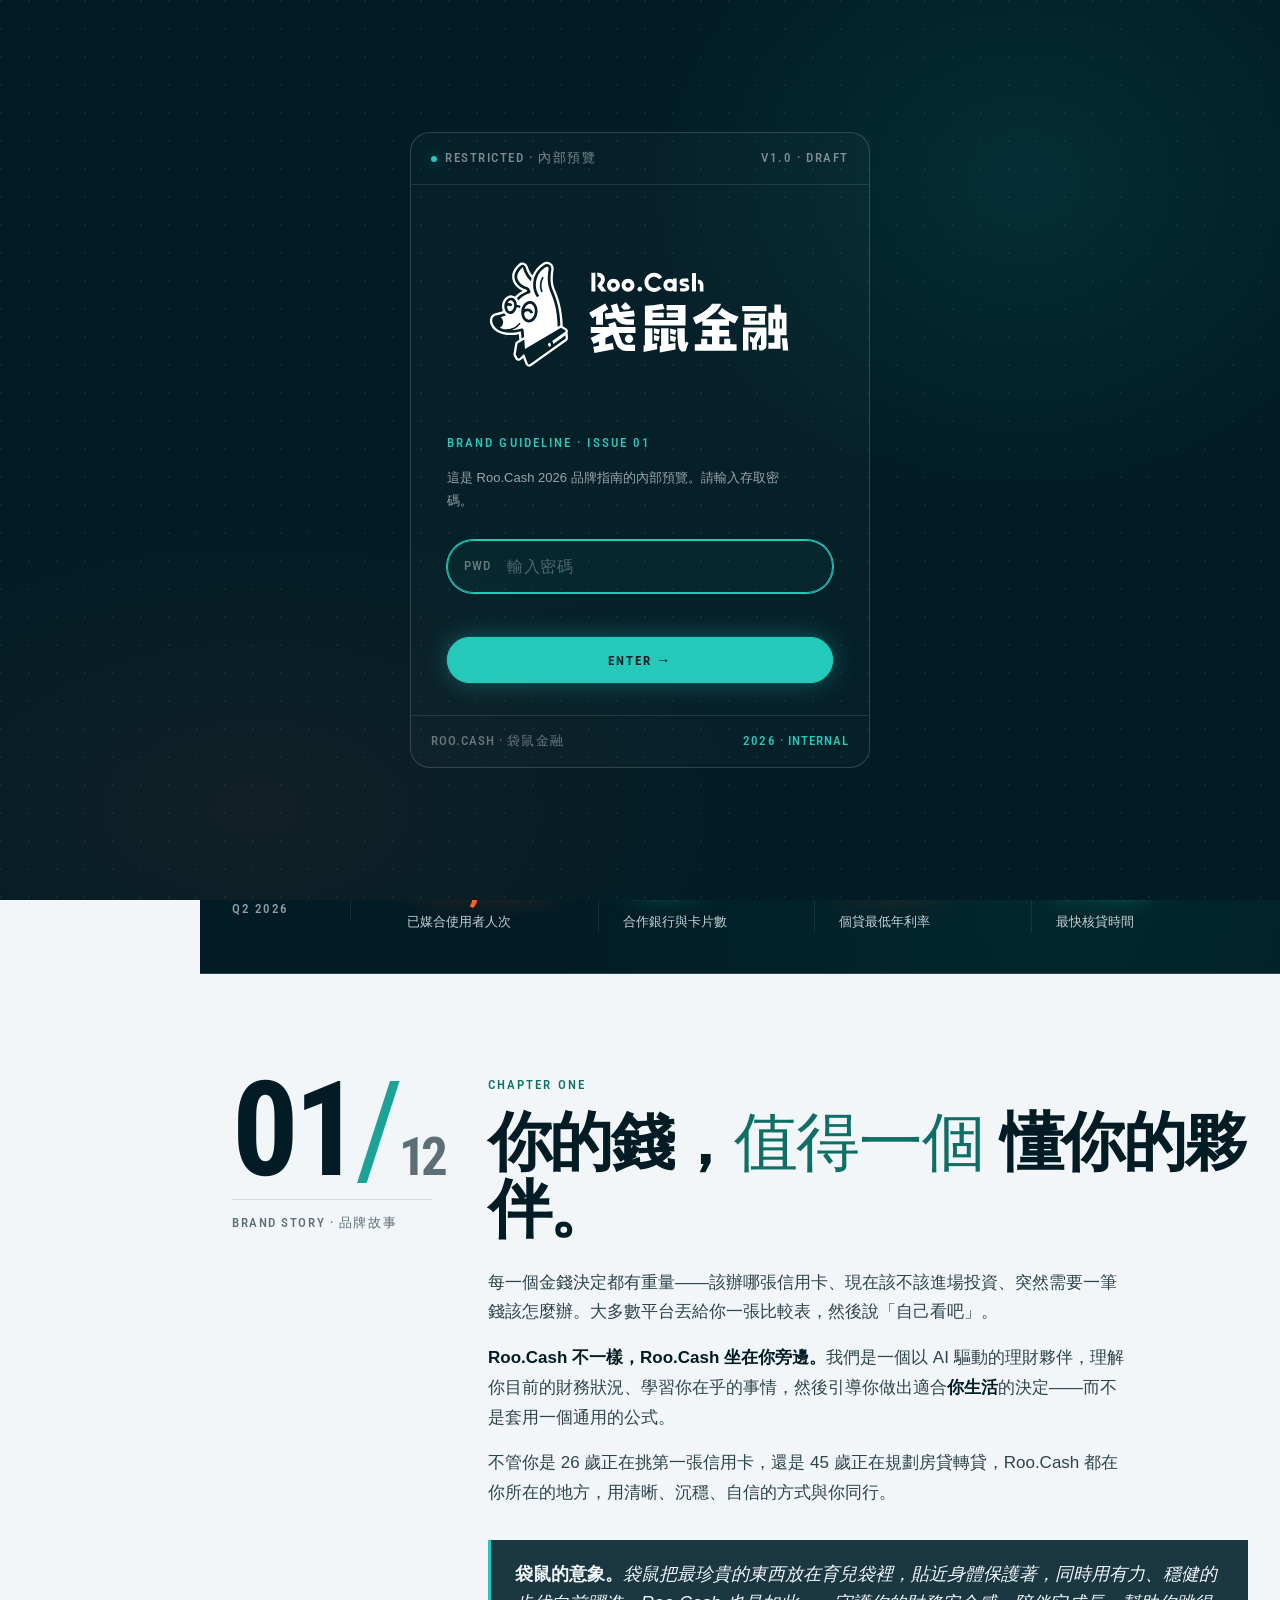
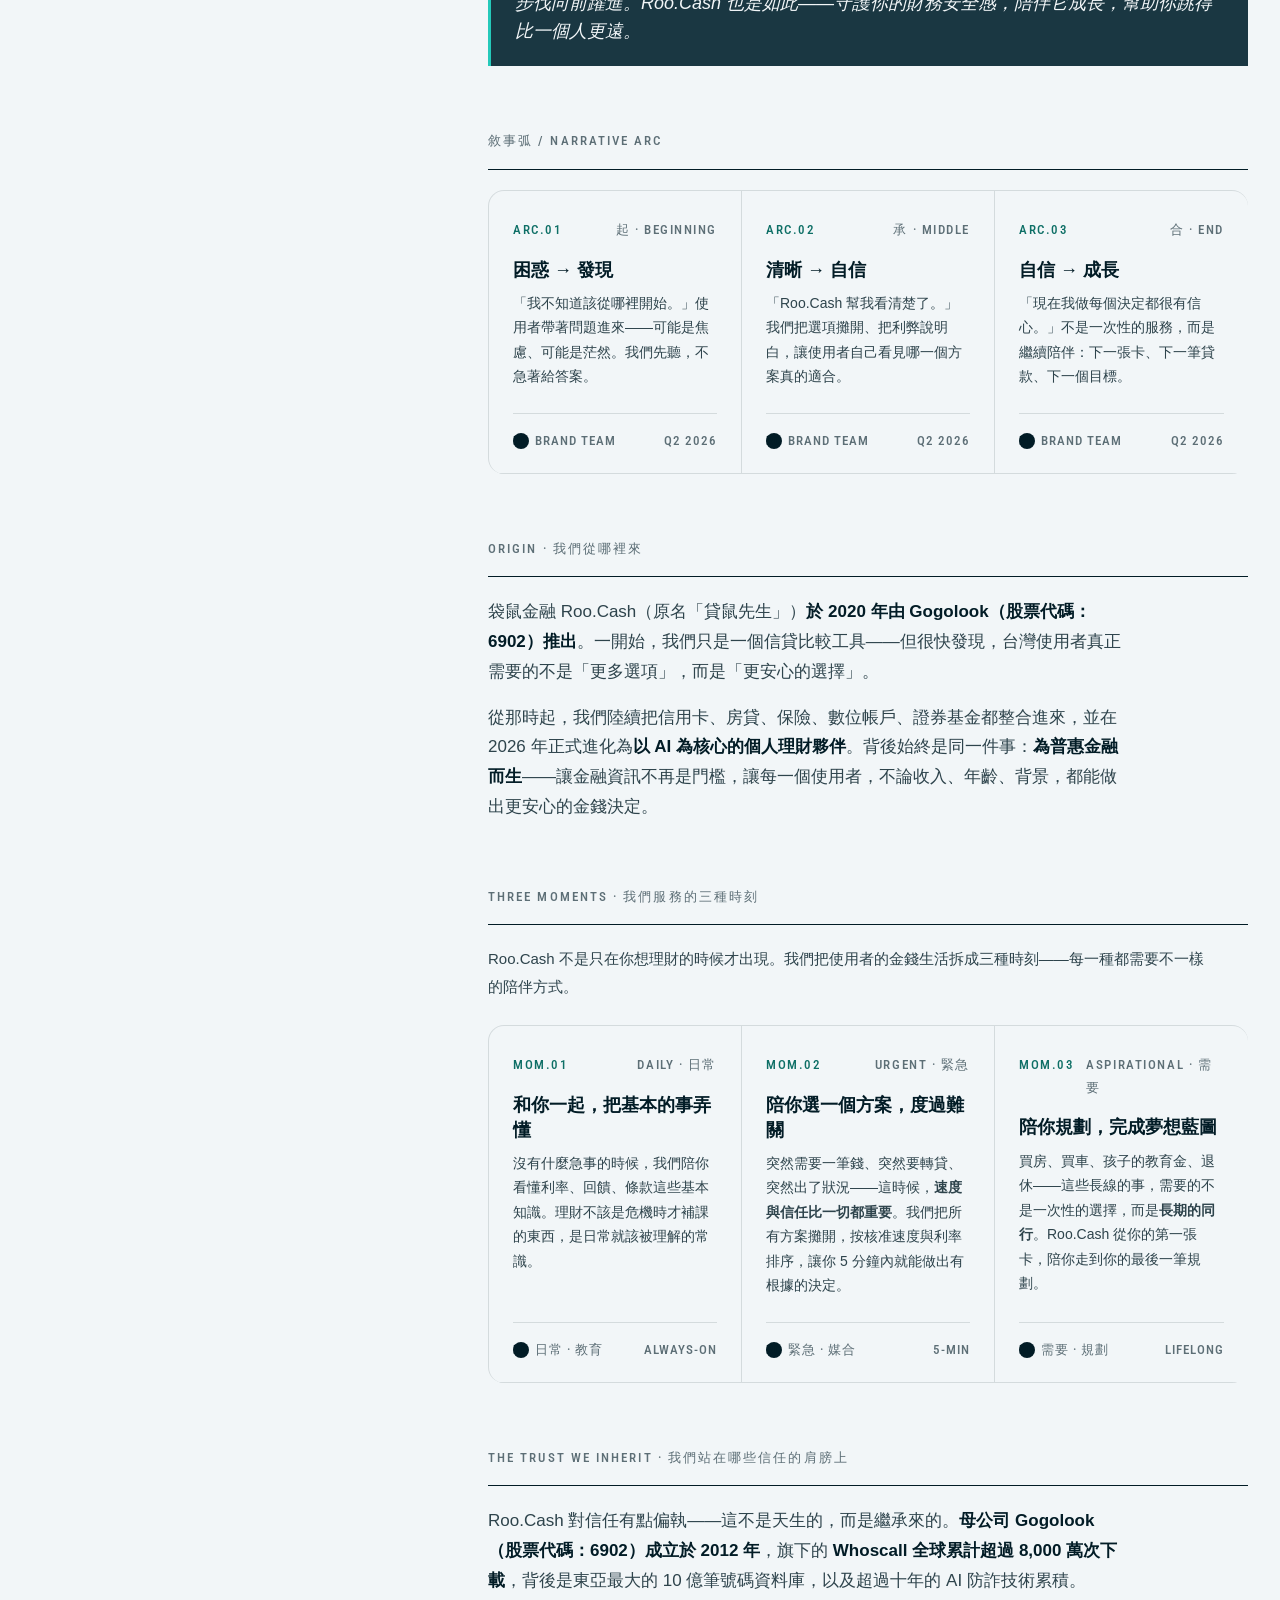
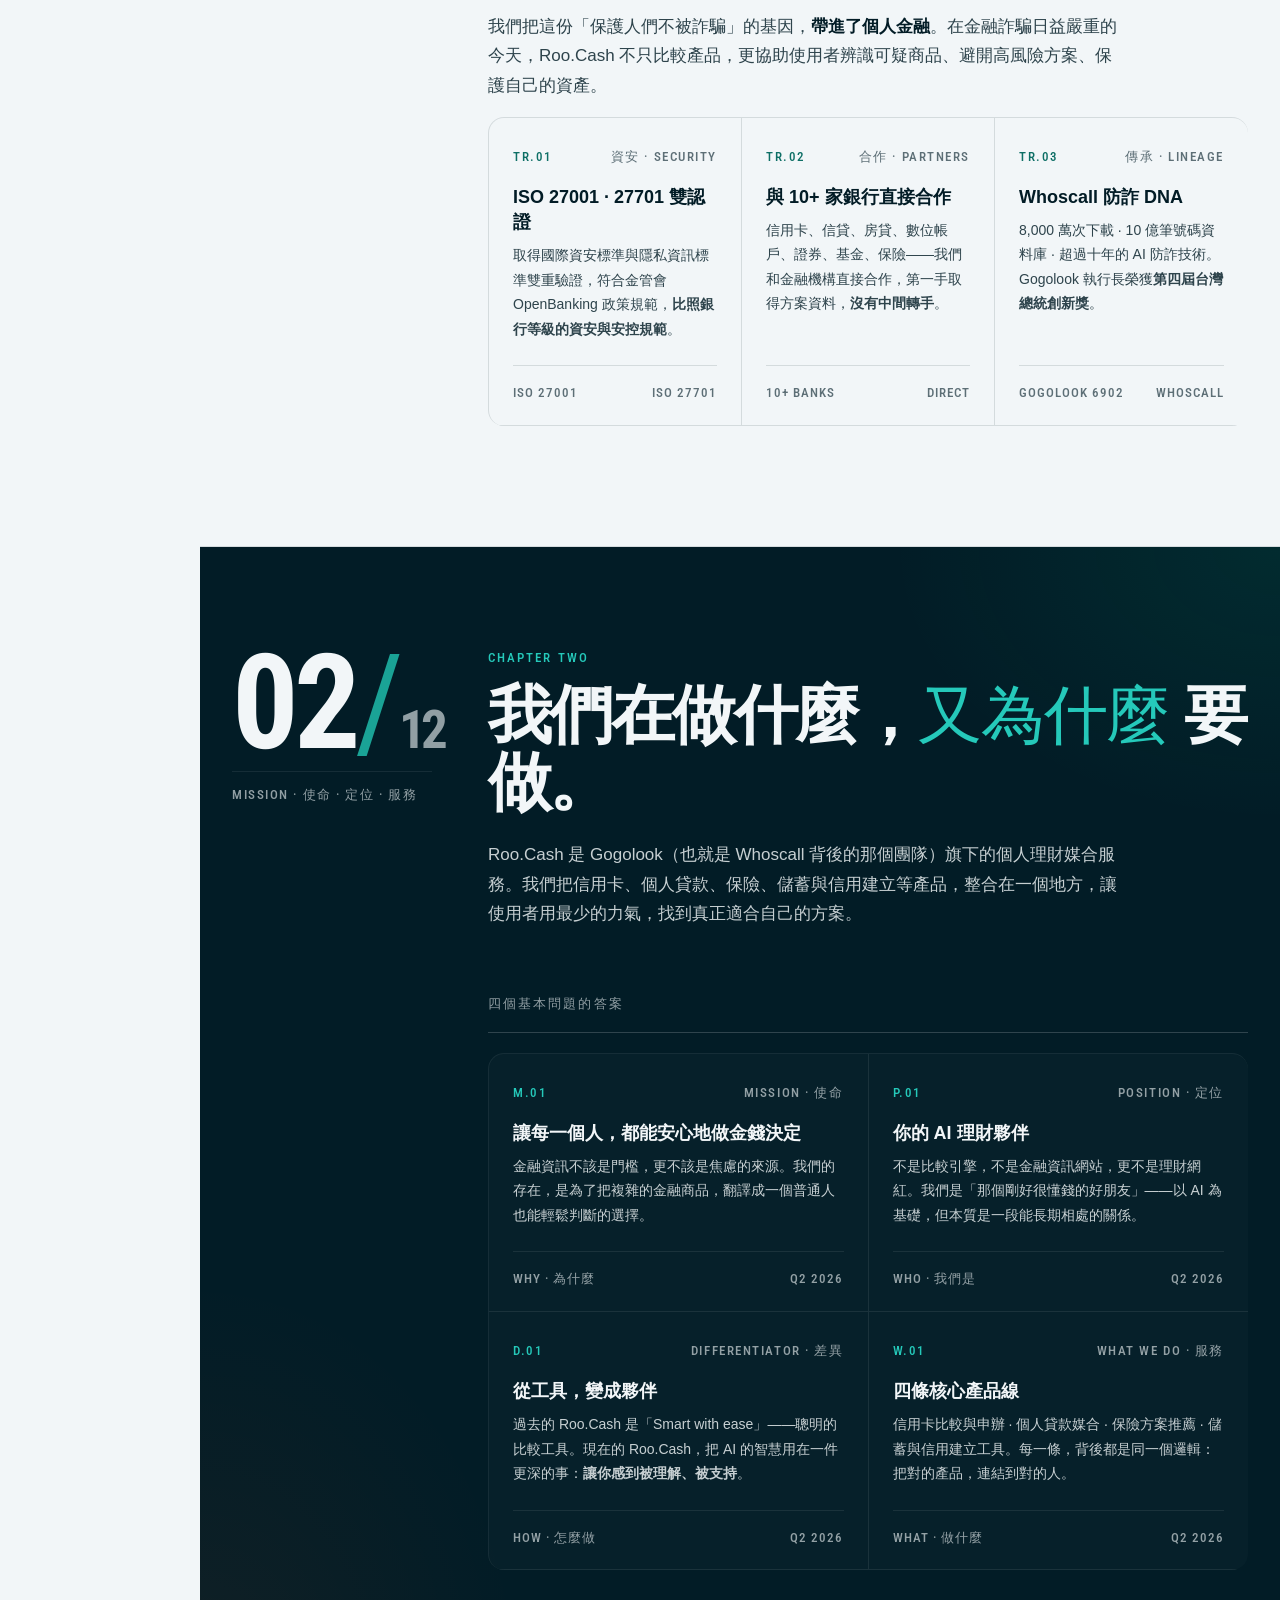
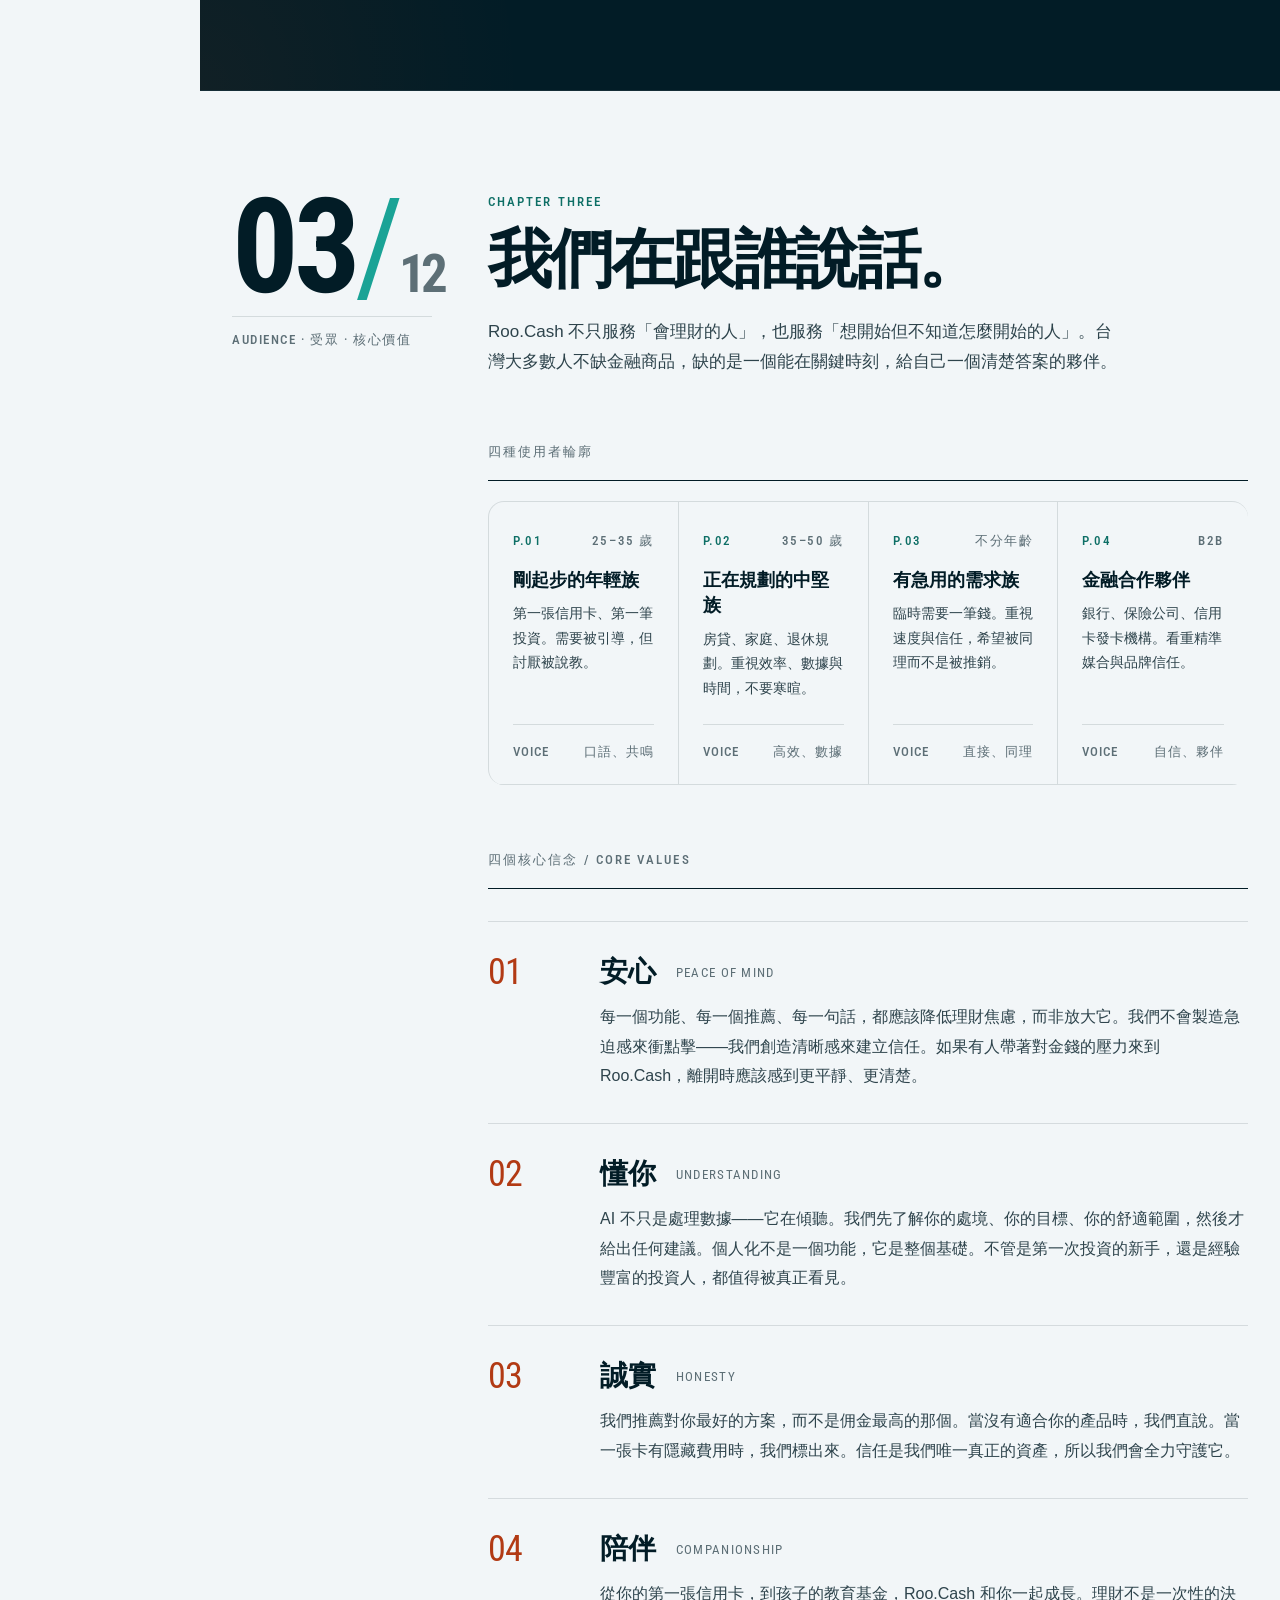
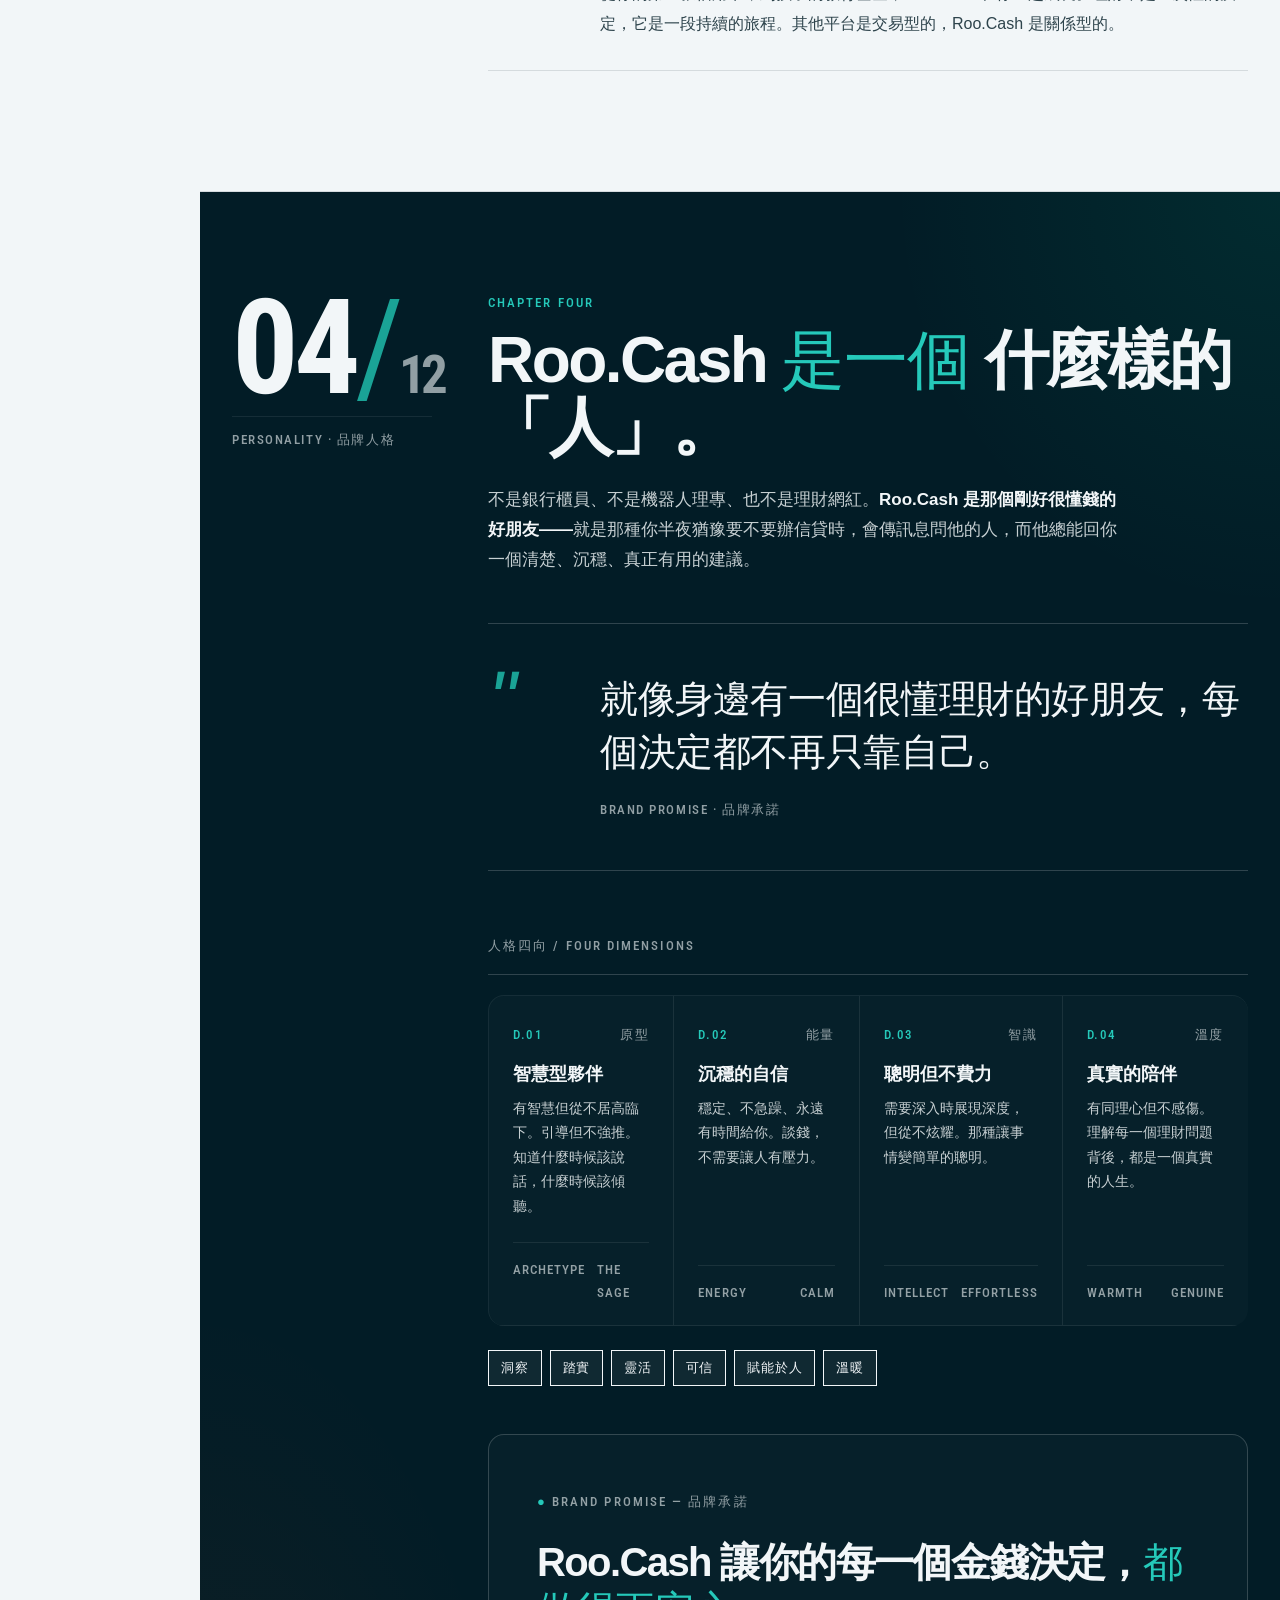
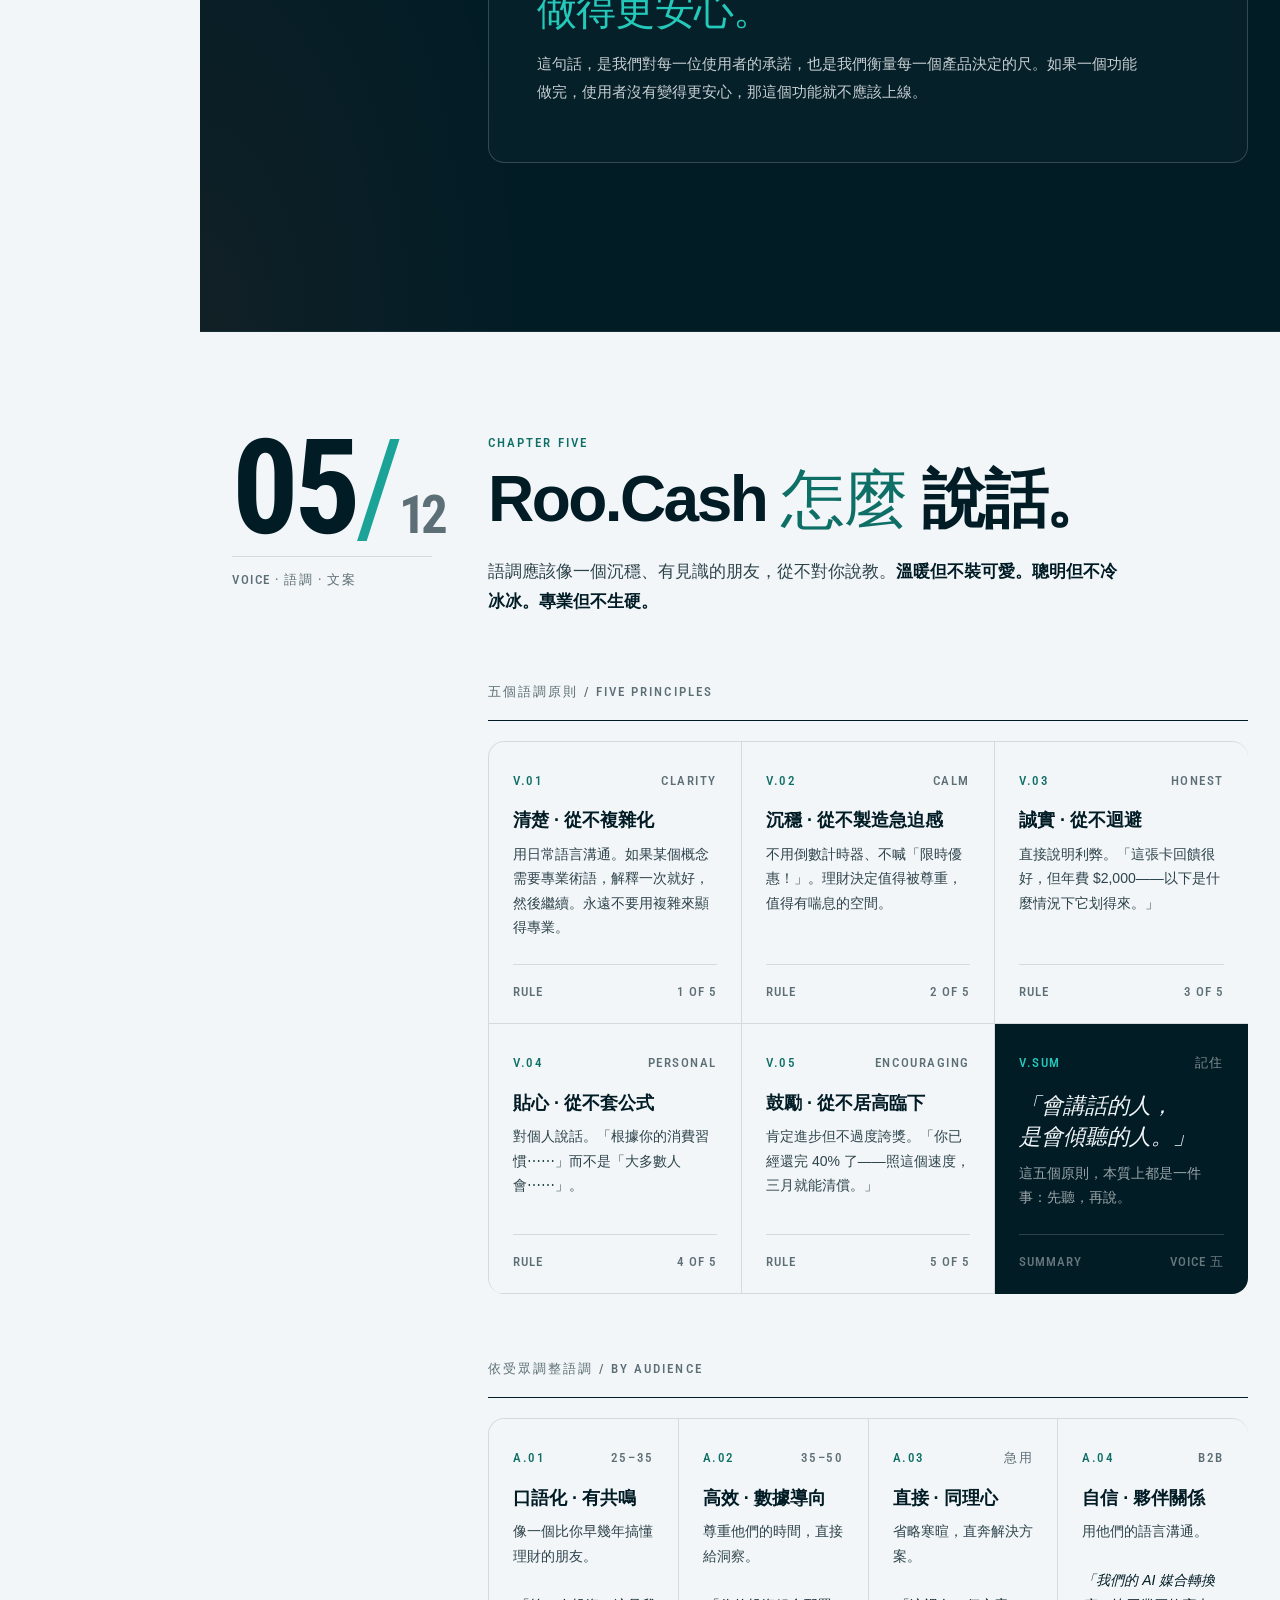
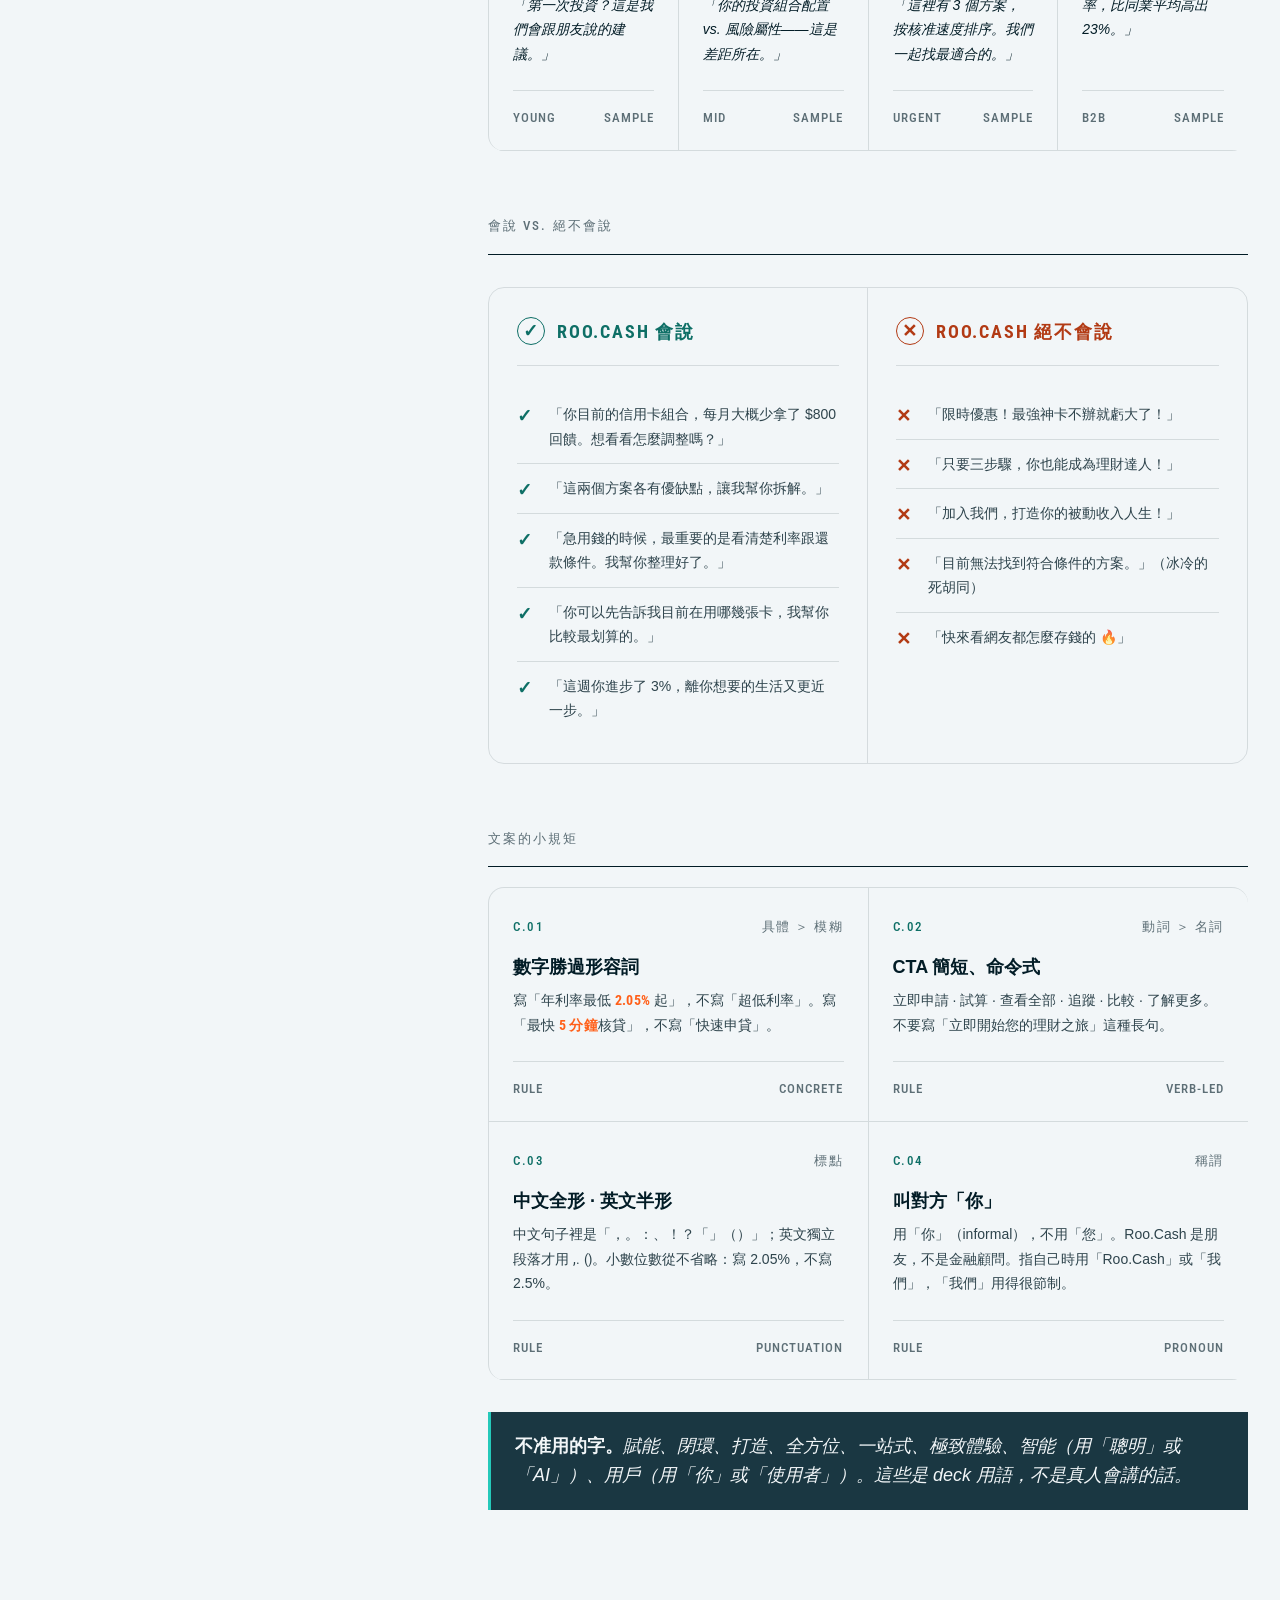
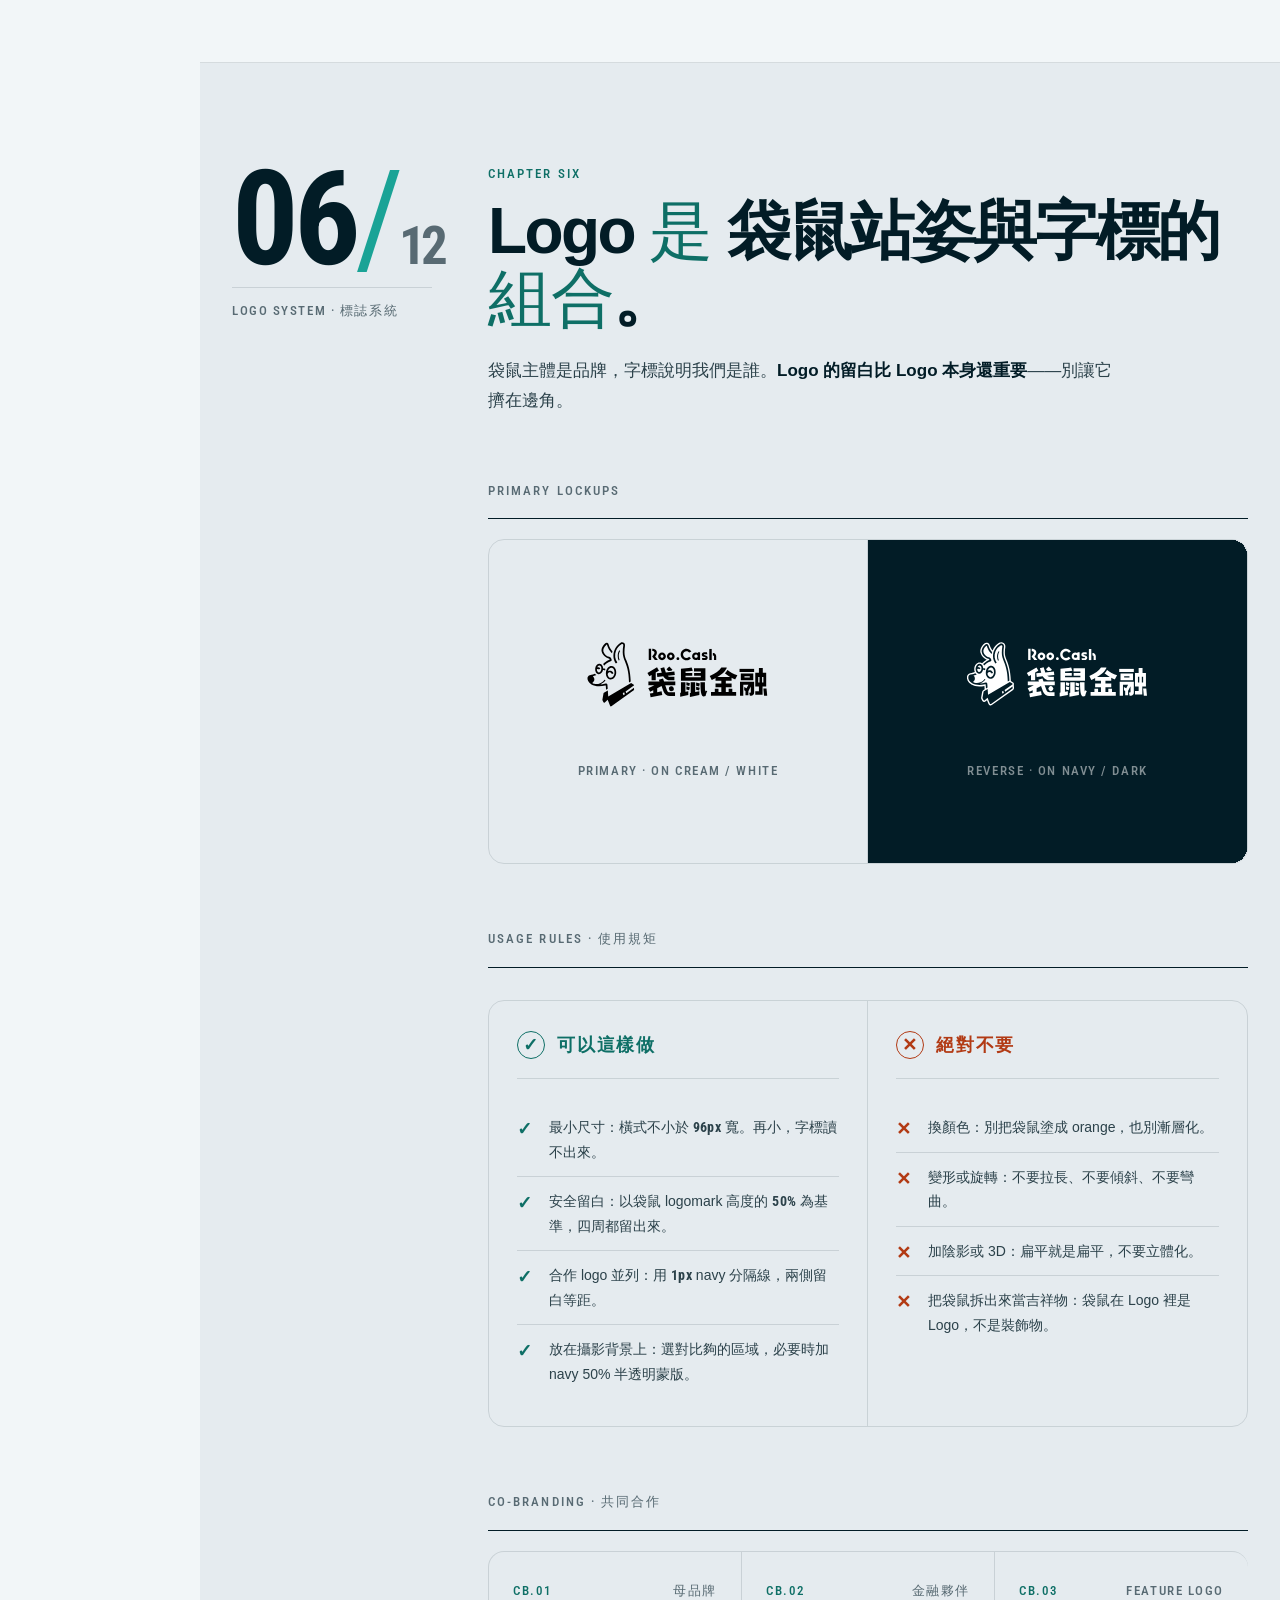
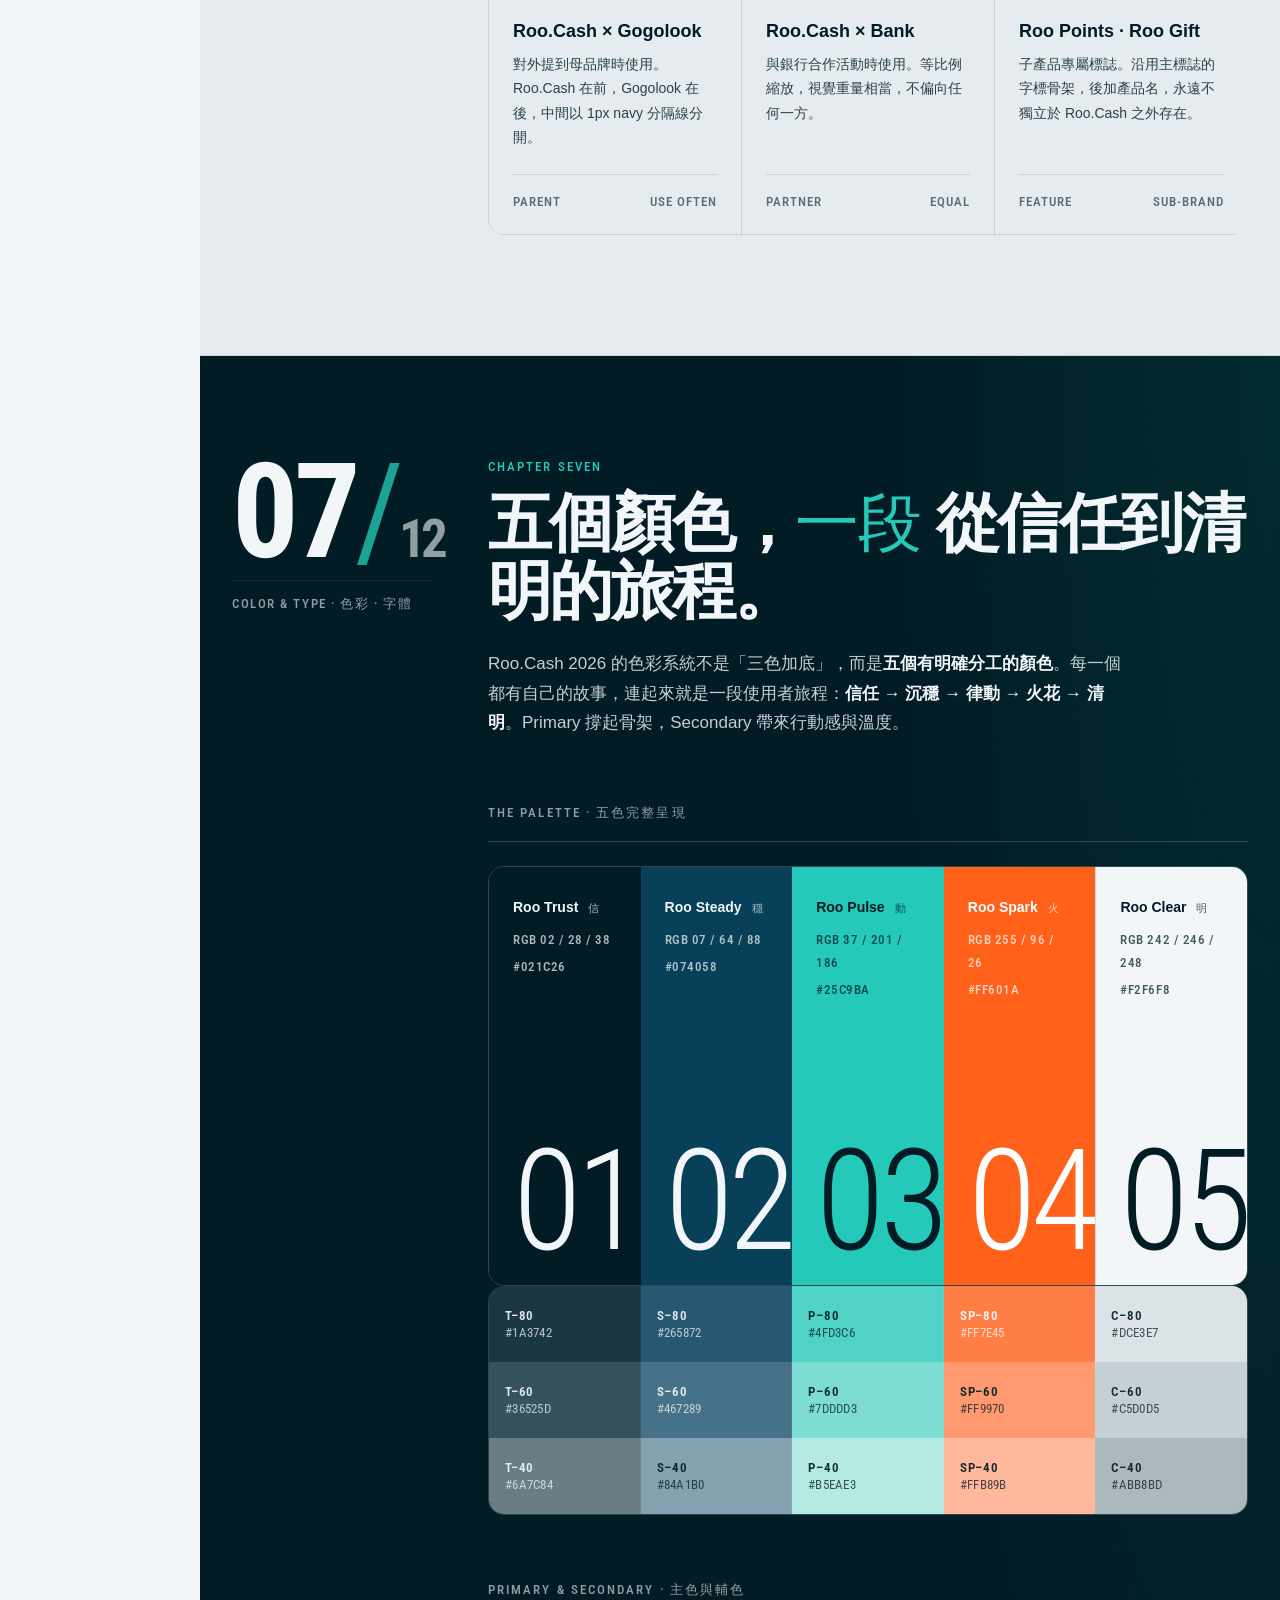
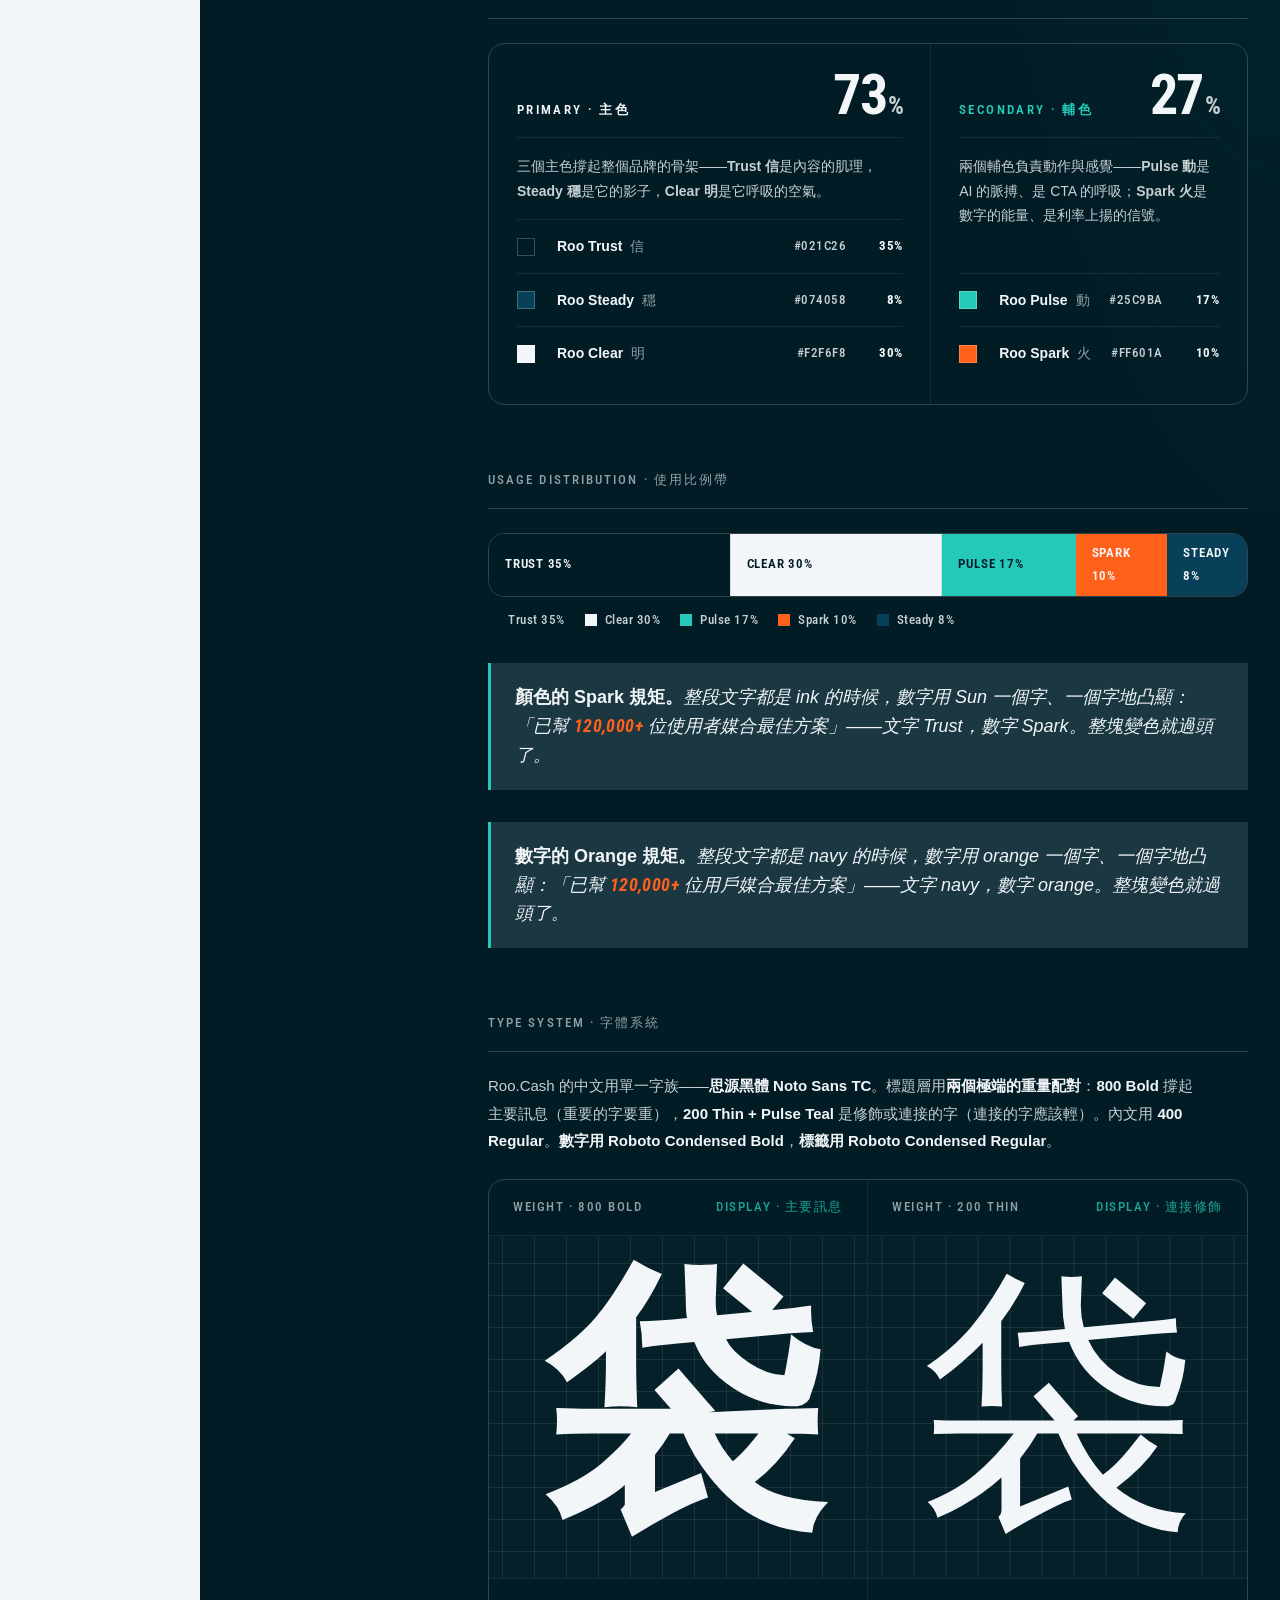
==== commit 10a31c0c: "pad.divider · 24px rule applied throughout + documented User feedback: tile content sat too close to" ====
--- a/index.html
+++ b/index.html
@@ -1161,7 +1161,7 @@
   border-bottom: 1px solid var(--hair);
 }
 .alt-stack {
-  padding: 12px 0;
+  padding: 12px 0 24px;   /* 24px below content before divider */
   border-bottom: 1px solid var(--hair);
   min-height: 100px;
 }
@@ -1218,7 +1218,7 @@
   border-bottom: 1px solid var(--hair);
 }
 .dir-meta {
-  padding: 18px 20px 16px;
+  padding: 18px 20px 24px;   /* 24px below copy before .dir-foot divider */
 }
 .dir-meta .name {
   font-family: var(--font-serif-cjk);
@@ -2173,7 +2173,7 @@
 }
 .curve-cell-head .id { color: var(--roo-pulse); font-weight: 700; }
 .curve-graph-wrap {
-  padding: 32px 28px 8px;
+  padding: 32px 28px 24px;   /* 24px below graph before curve-cell-foot */
   background:
     radial-gradient(circle at 1px 1px, var(--void-line) 1px, transparent 0);
   background-size: 16px 16px;
@@ -6265,10 +6265,19 @@
           <span class="px">96 · 32</span>
           <span class="where">Hero 主視覺 · promise-block · 重要 KV 區塊</span>
         </div>
+        <div class="pad-spec-row" style="background: rgba(37, 201, 186, 0.04);">
+          <span class="token">pad.divider</span>
+          <span class="px">24 · —</span>
+          <span class="where"><strong style="color: var(--void-text);">內文上方與下方接 hairline 分隔線時的最少空隙</strong>。tile-body 接 tile-foot 的 border-top、dir-meta 接 dir-foot、alt-stack 內容到 border-bottom、subhead 接 section 內容——全部至少 24px。</span>
+        </div>
       </div>
 
       <div class="callout">
         <strong>通用原則：</strong>同一個元件在整個產品裡用同一個 padding。如果你發現自己想為一張卡片寫「特殊」的 padding 值，先問：是不是這張卡的<em>類別</em>不對？換對的元件，padding 自動就對了。
+      </div>
+
+      <div class="callout" style="margin-top: 16px;">
+        <strong>分隔線規矩 · pad.divider：</strong>任何<em>內文 / 段落 / body 文字</em>上下接 hairline 分隔線時，<strong style="color: var(--void-text);">至少留 24px 空隙</strong>。讓眼睛清楚知道：「這段文字結束了，下面是新的層級。」<br/>已套用於：<code style="font-family: var(--font-mono); color: var(--roo-pulse);">.tile-body</code> · <code style="font-family: var(--font-mono); color: var(--roo-pulse);">.alt-stack</code> · <code style="font-family: var(--font-mono); color: var(--roo-pulse);">.dir-meta</code> · <code style="font-family: var(--font-mono); color: var(--roo-pulse);">.curve-graph-wrap</code>。
       </div>
 
       <!-- THEME · 主題切換 -->
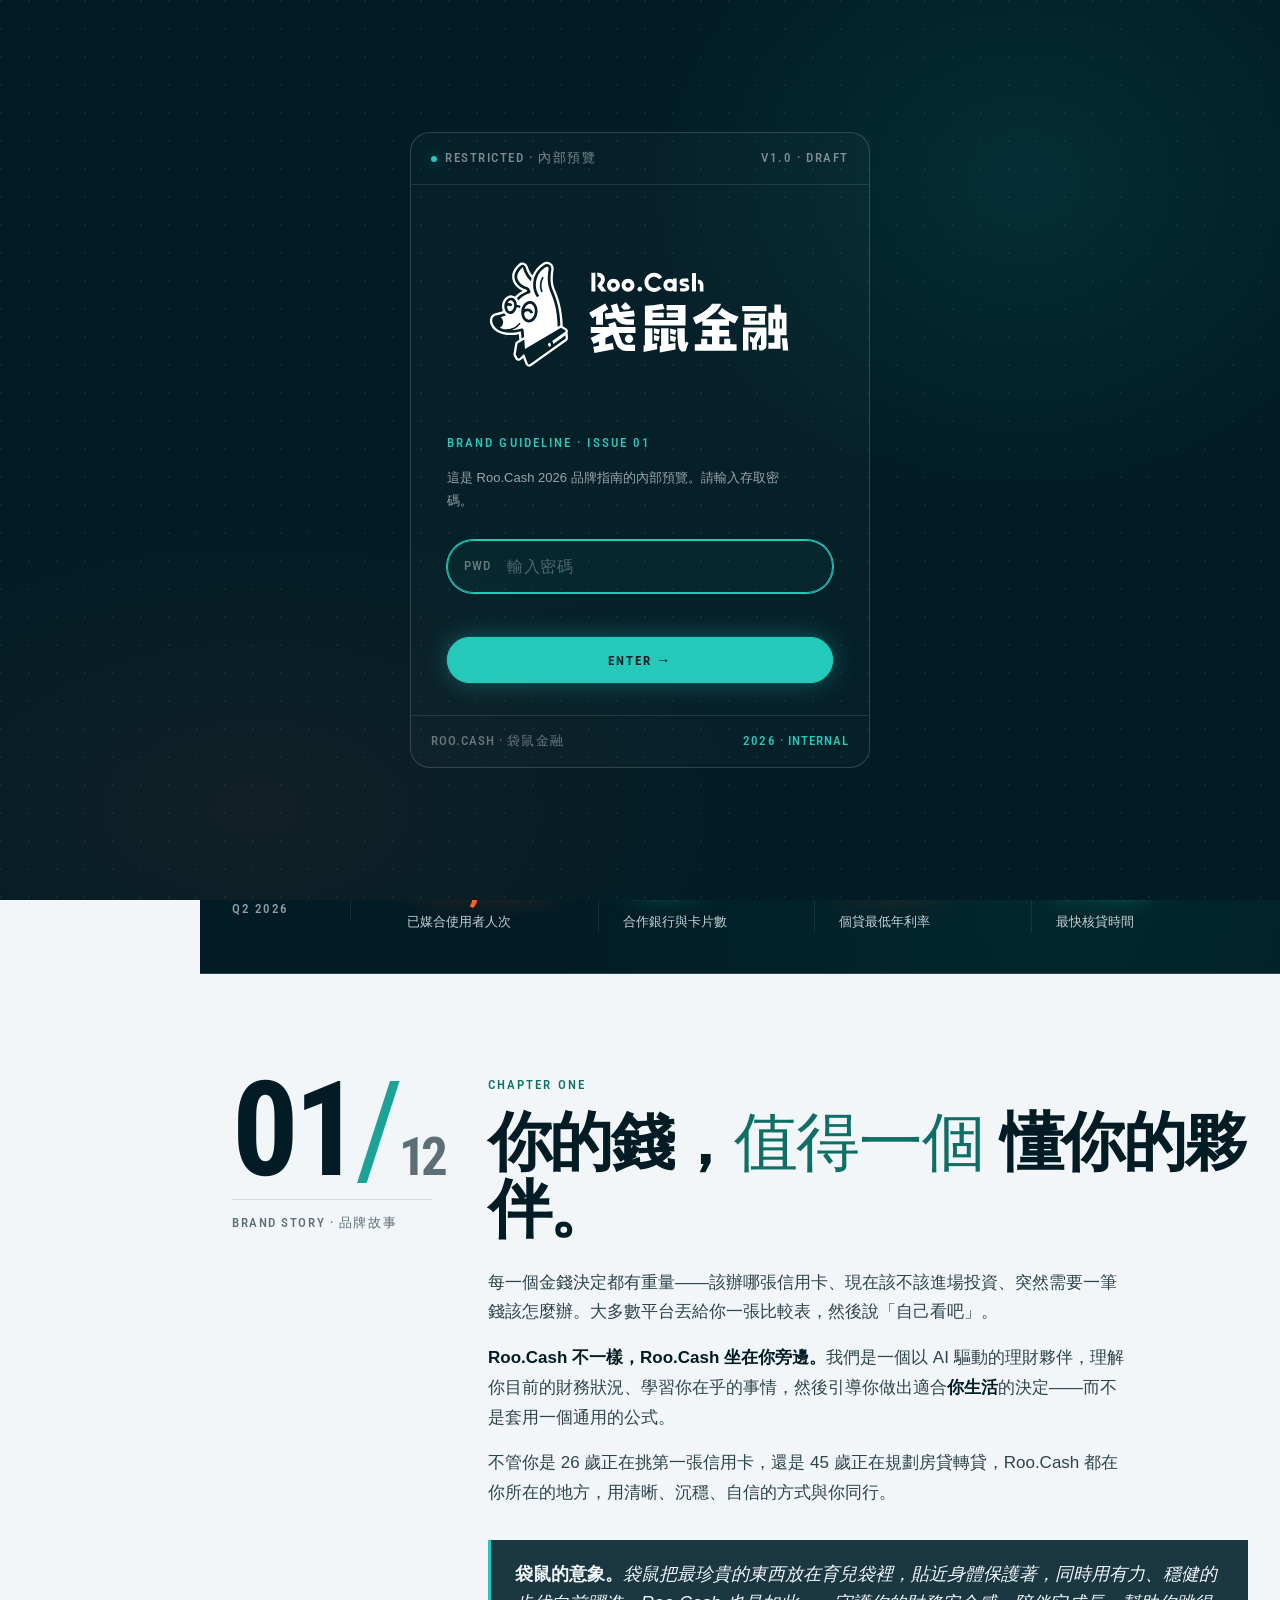
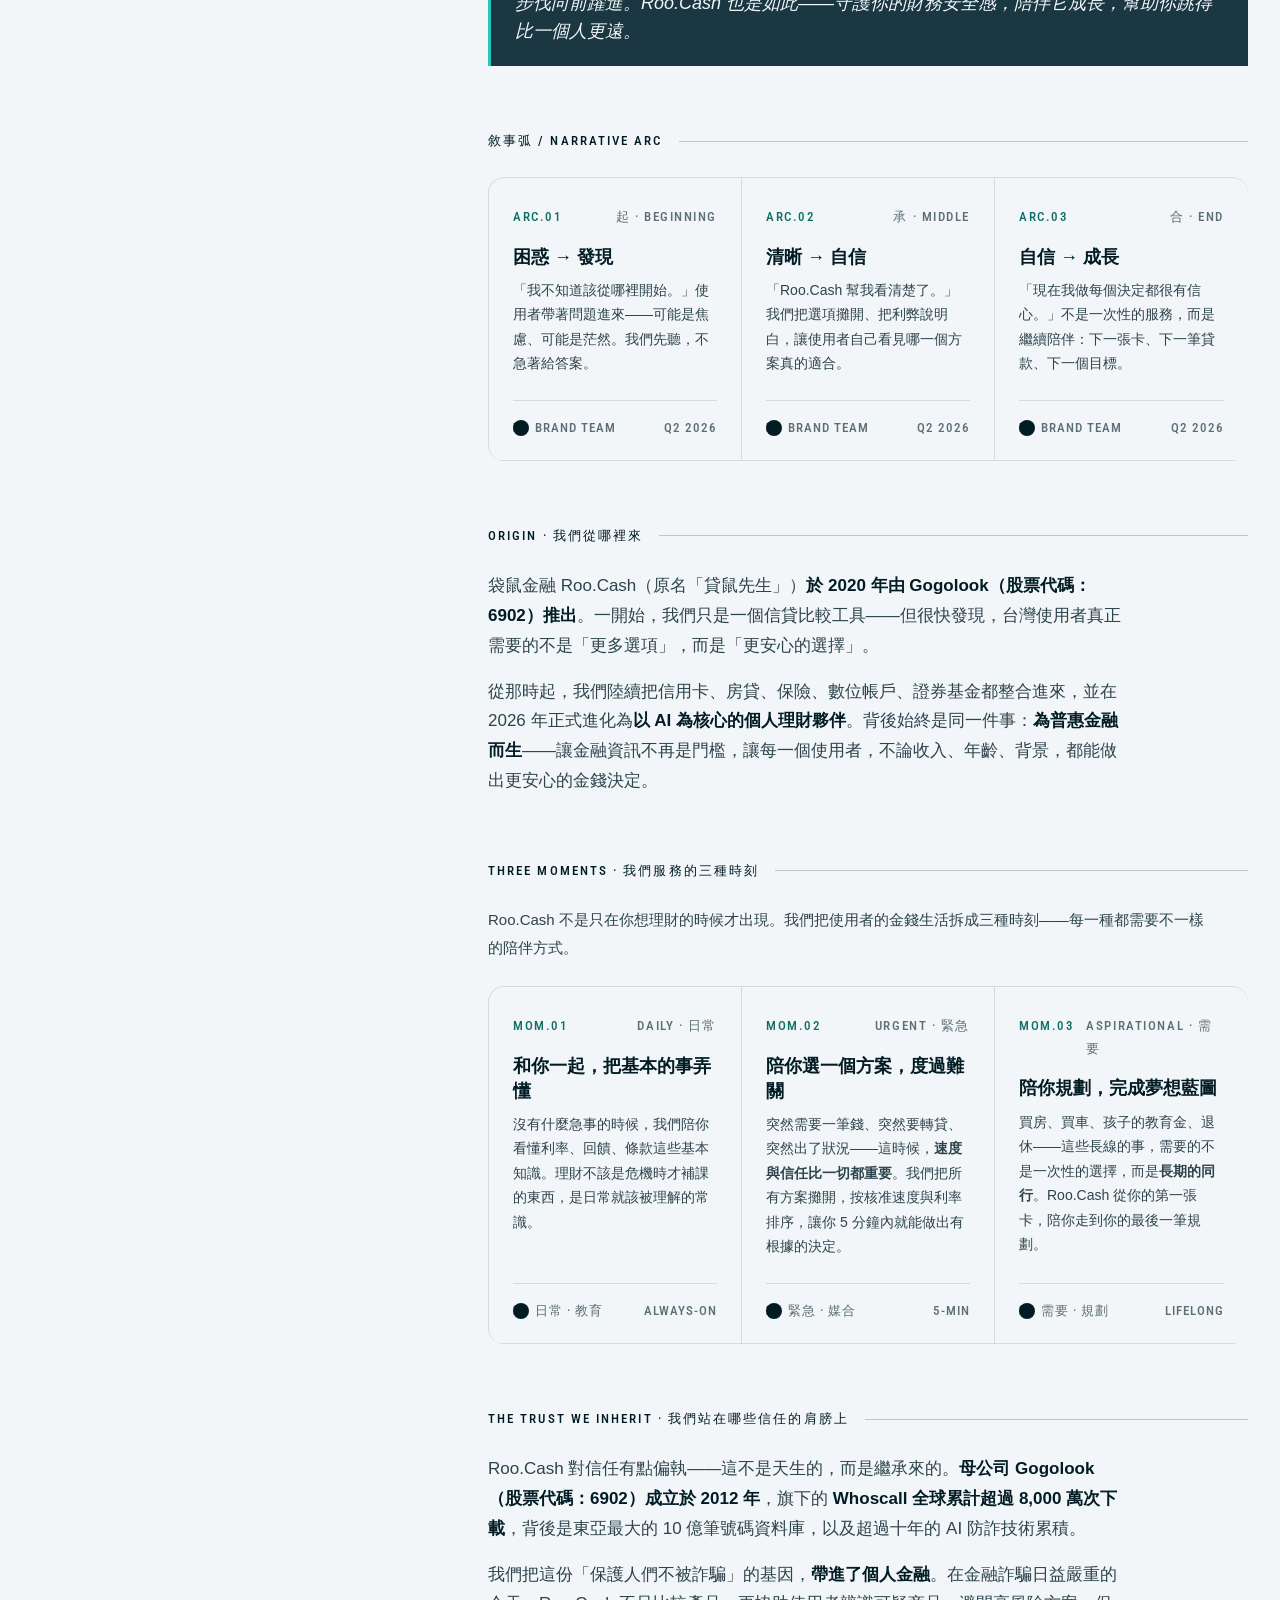
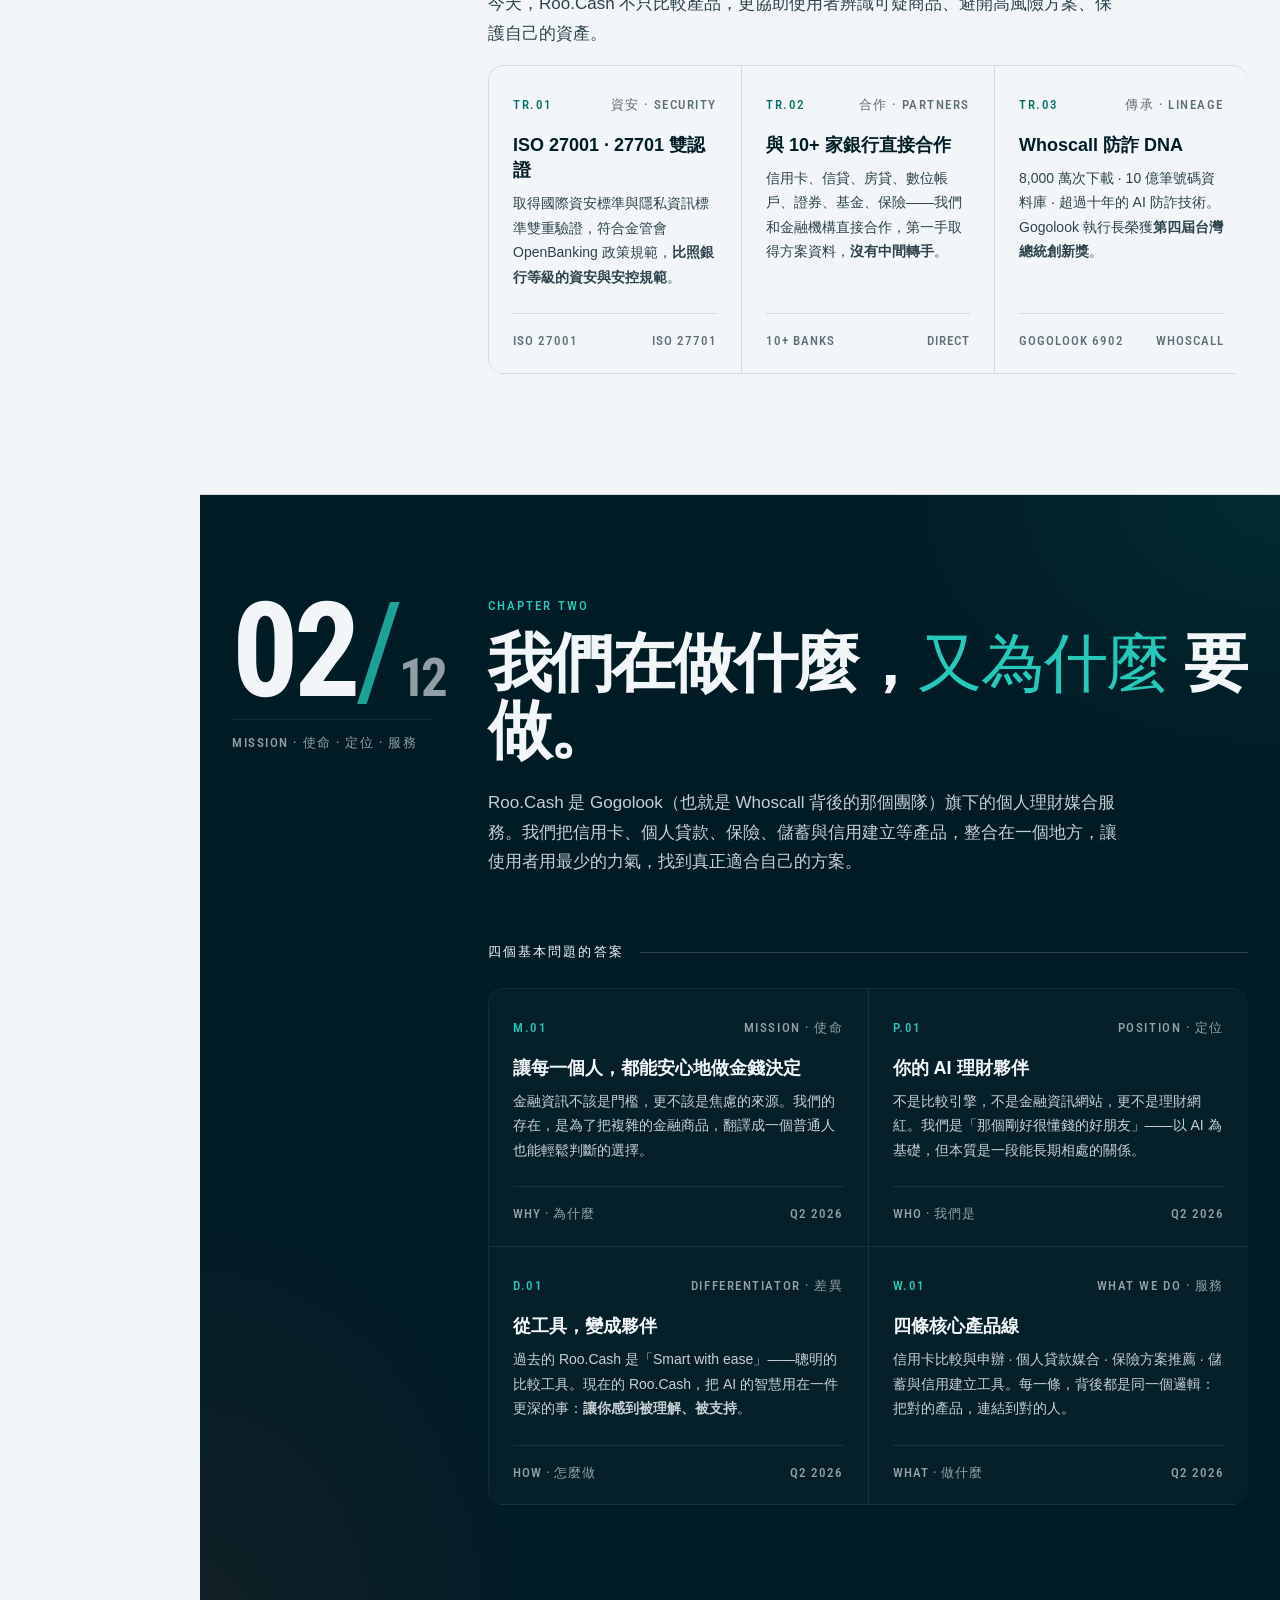
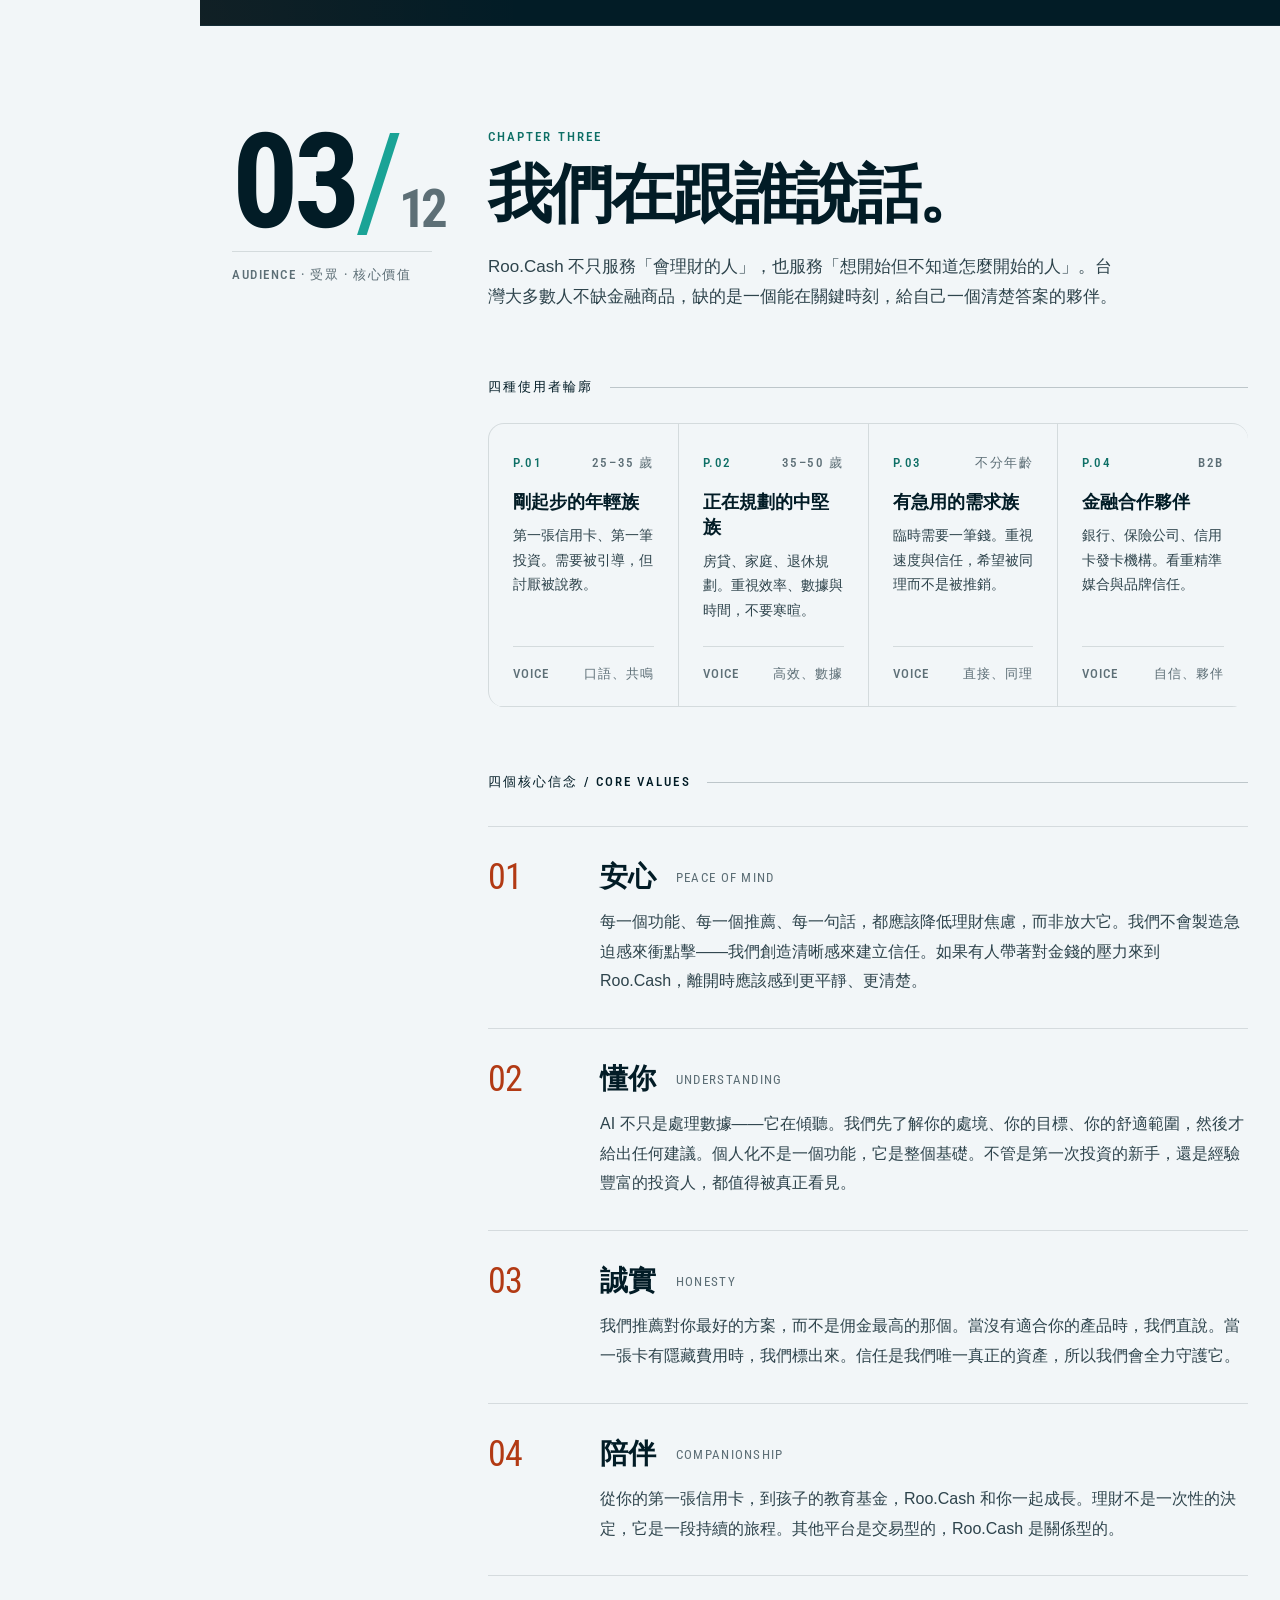
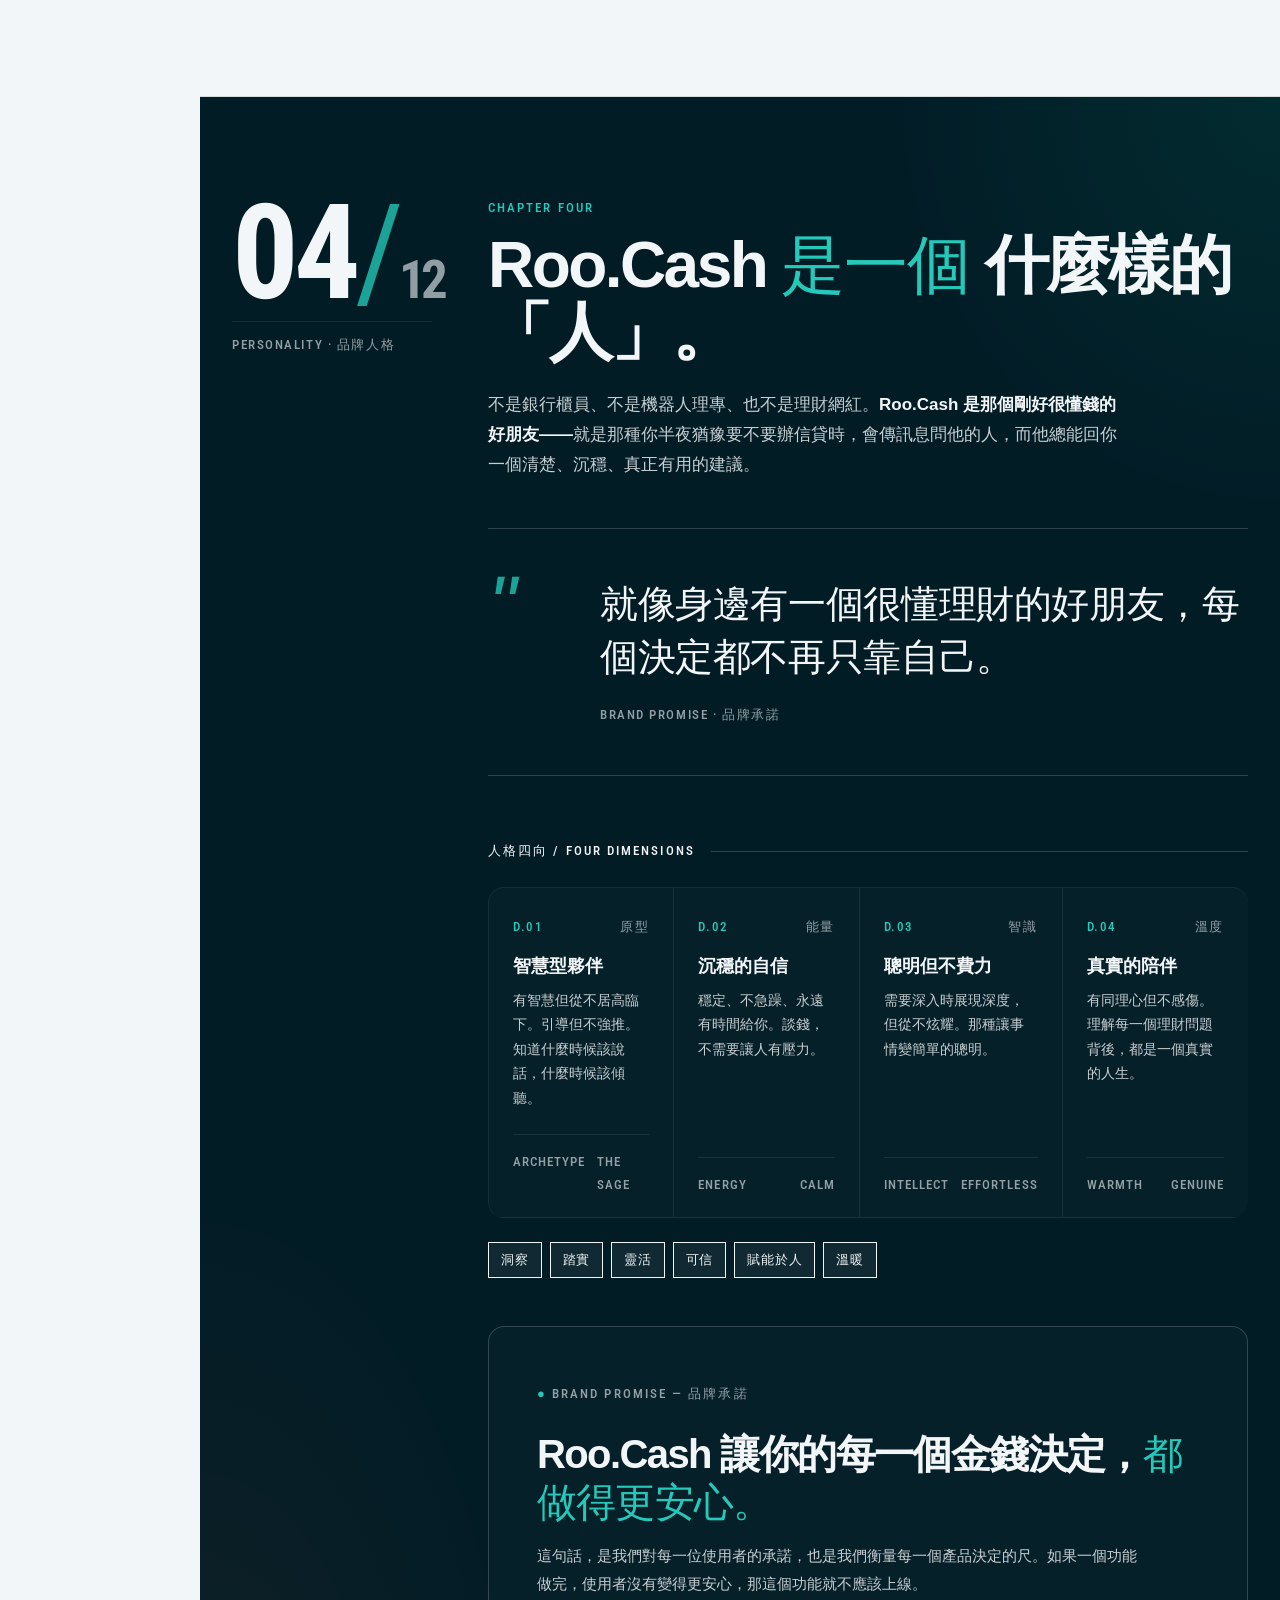
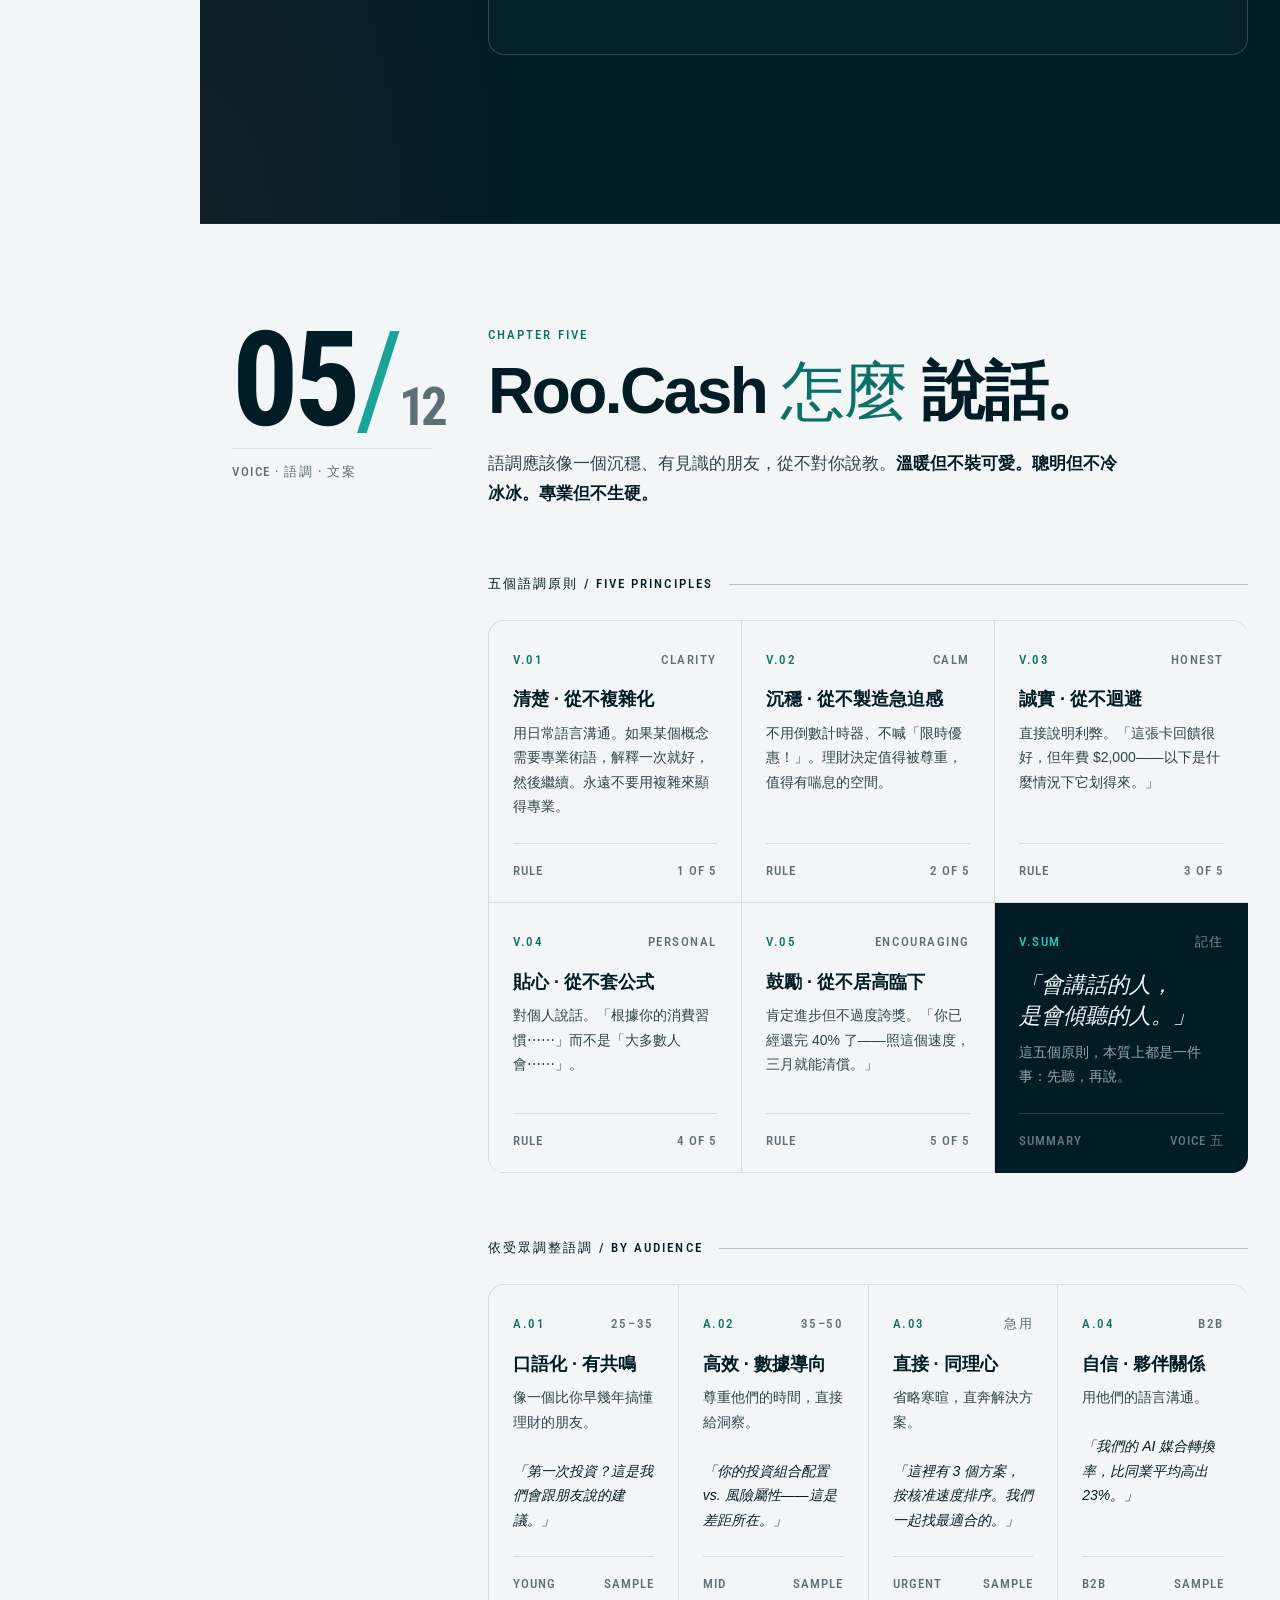
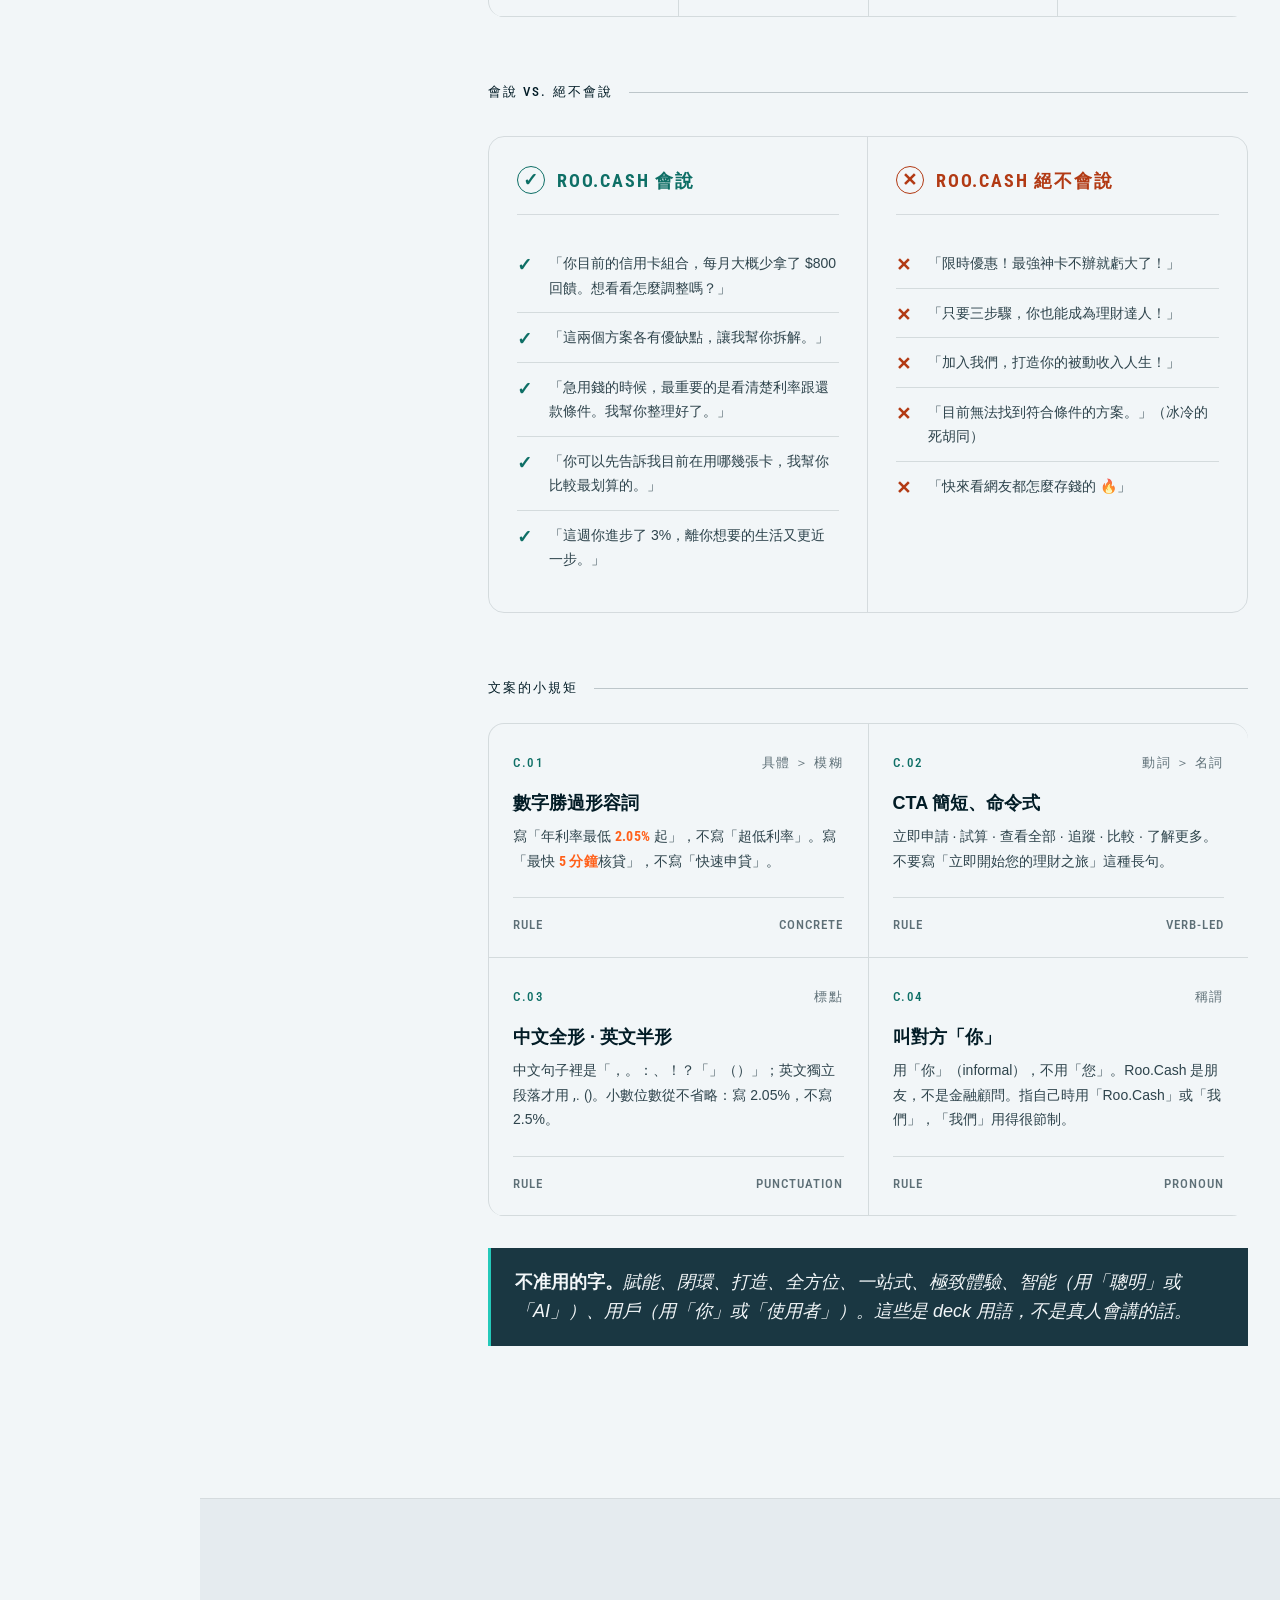
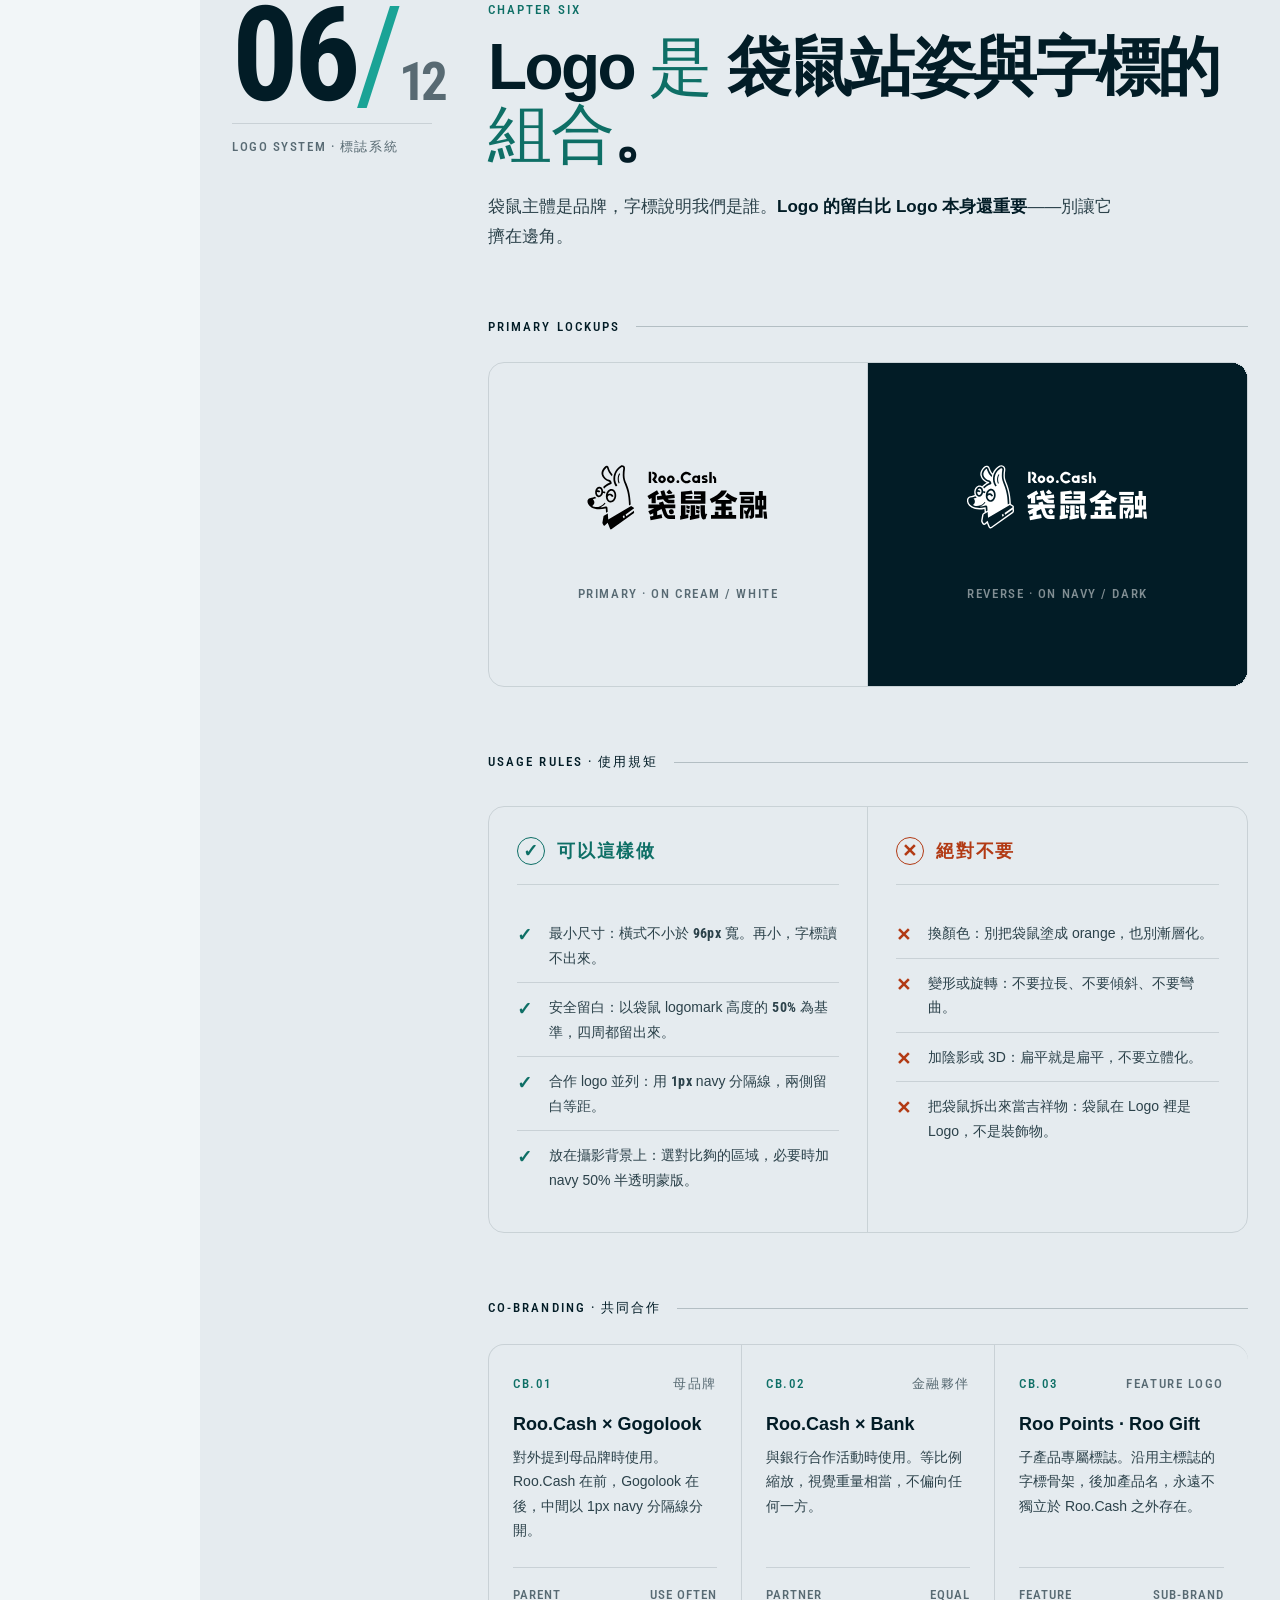
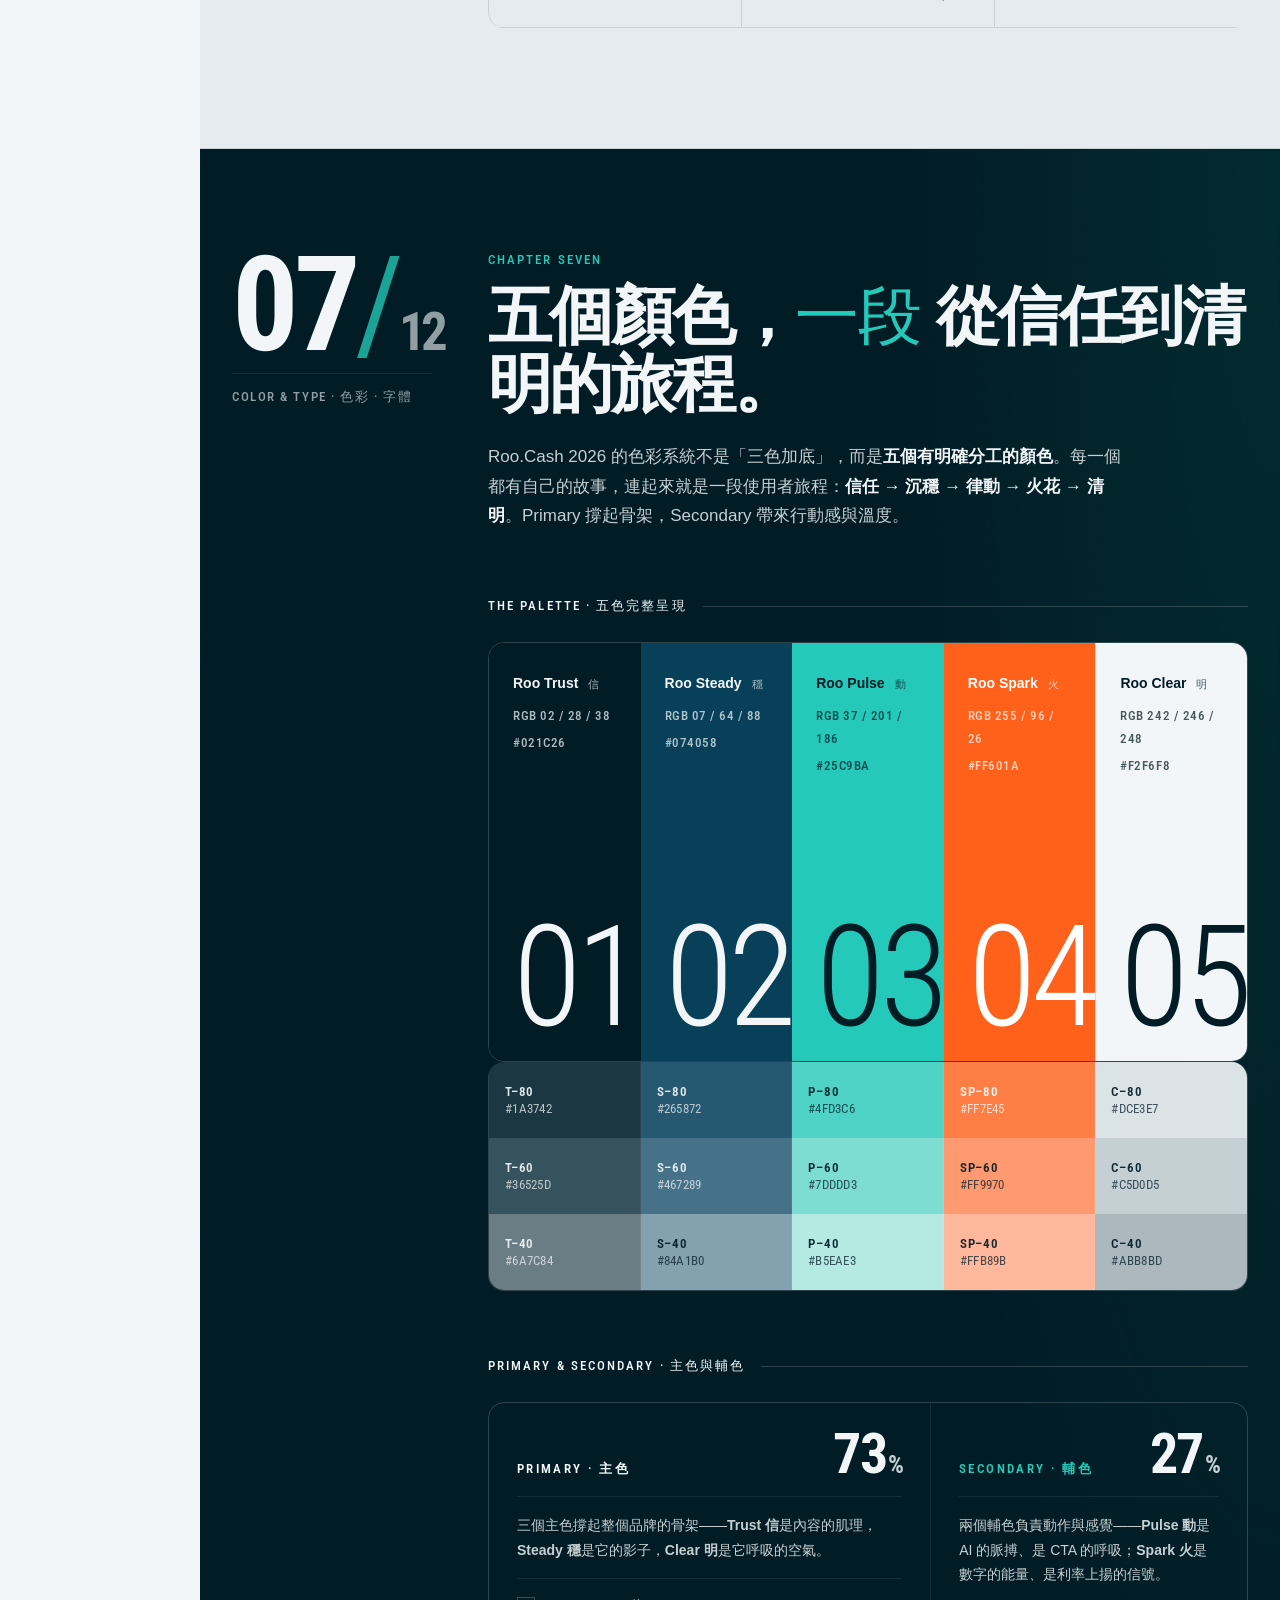
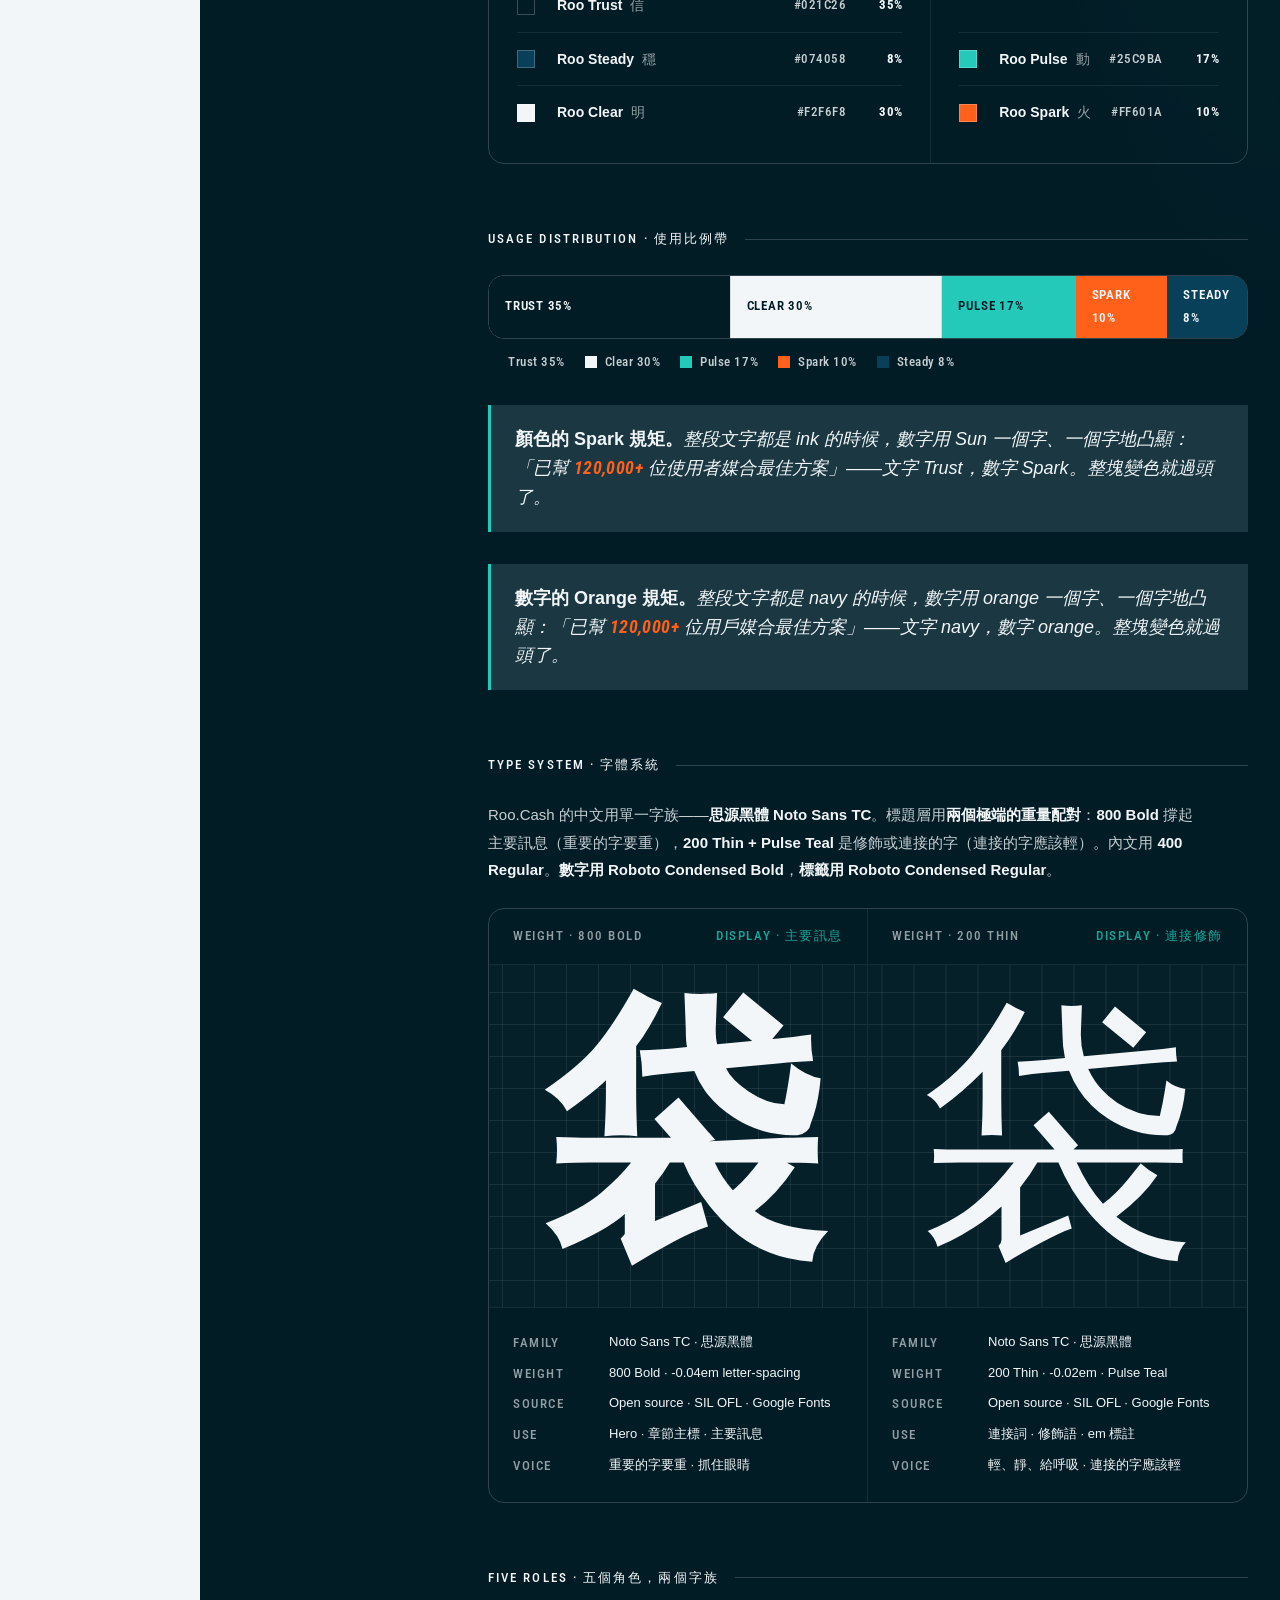
==== commit 10661a5e: "Section label · label + horizontal line pattern, documented Old pattern was: label text on its own l" ====
--- a/index.html
+++ b/index.html
@@ -684,15 +684,28 @@
   font-family: var(--font-mono); font-size: 13px; font-weight: 500;
   color: var(--ink-quiet);
   text-transform: uppercase; letter-spacing: 0.16em;
-  display: flex; align-items: baseline; gap: 12px;
+  display: flex; align-items: center; gap: 16px;
   margin: 56px 0 20px;
 }
 .subhead .dash { width: 24px; height: 1px; background: var(--ink-quiet); }
+/* Section header pattern: label followed by horizontal line to the right */
 .subhead.h-section {
   margin-top: 64px;
-  padding-bottom: 16px;
-  border-bottom: 1px solid var(--ink);
-}
+  margin-bottom: 24px;
+  padding-bottom: 0;
+  border-bottom: none;
+  color: var(--ink);
+}
+.subhead.h-section::after {
+  content: '';
+  flex: 1;
+  height: 1px;
+  background: var(--hair-strong);
+}
+section.chapter.dark .subhead.h-section,
+.hero .subhead.h-section { color: var(--void-text); }
+section.chapter.dark .subhead.h-section::after,
+.hero .subhead.h-section::after { background: var(--void-line-strong); }
 
 /* ─── SPECIMEN TILE (the brand element of this design) ─── */
 .tile-grid { display: grid; gap: 0; }
@@ -1989,7 +2002,6 @@
 section.chapter.dark .chapter-folio .meta { color: var(--void-quiet); border-top-color: var(--void-line); }
 section.chapter.dark .subhead { color: var(--void-quiet); }
 section.chapter.dark .subhead .dash { background: var(--void-line-strong); }
-section.chapter.dark .subhead.h-section { border-bottom-color: var(--void-line-strong); }
 section.chapter.dark .tile-grid > * { border-color: var(--void-line); }
 section.chapter.dark .tile-grid.with-frame { border-color: var(--void-line); }
 section.chapter.dark .tile { background: rgba(255,255,255,0.02); }
@@ -6280,6 +6292,42 @@
         <strong>分隔線規矩 · pad.divider：</strong>任何<em>內文 / 段落 / body 文字</em>上下接 hairline 分隔線時，<strong style="color: var(--void-text);">至少留 24px 空隙</strong>。讓眼睛清楚知道：「這段文字結束了，下面是新的層級。」<br/>已套用於：<code style="font-family: var(--font-mono); color: var(--roo-pulse);">.tile-body</code> · <code style="font-family: var(--font-mono); color: var(--roo-pulse);">.alt-stack</code> · <code style="font-family: var(--font-mono); color: var(--roo-pulse);">.dir-meta</code> · <code style="font-family: var(--font-mono); color: var(--roo-pulse);">.curve-graph-wrap</code>。
       </div>
 
+      <!-- SECTION LABEL PATTERN -->
+      <div class="subhead h-section">Section Label · 區塊標籤與分隔線</div>
+      <p style="font-family: var(--font-cjk); font-size: 14px; line-height: 1.85; color: var(--void-soft); max-width: 720px; margin-bottom: 24px;">
+        每一個內容區塊用同一種<strong style="color: var(--void-text);">標籤 + 右側橫線</strong>的樣式作為起頭——上面這一行就是範例。<strong style="color: var(--void-text);">標籤在左、橫線往右延伸到容器邊</strong>，視覺上像在說「這裡是一段新的內容」，比起傳統「整條 underline 在標題下面」的寫法，更編輯味、更不擋路。
+      </p>
+
+      <div class="tile-grid cols-2 with-frame" style="margin-bottom: 24px;">
+        <div class="tile">
+          <div class="tile-head"><span class="id">SL.01</span><span>Default · 標籤 + 線</span></div>
+          <div class="tile-title">標籤左、橫線右</div>
+          <p class="tile-body">Mono 大寫 13px label · letter-spacing 0.16em · 後接 <code style="font-family: var(--font-mono);">flex: 1</code> 的 1px hairline · gap 16px。Hairline 顏色用 <code style="font-family: var(--font-mono); color: var(--roo-pulse);">--hair-strong</code>（light）或 <code style="font-family: var(--font-mono); color: var(--roo-pulse);">--void-line-strong</code>（dark），不要更重。</p>
+          <div class="tile-foot"><span>CSS</span><span>.subhead.h-section</span></div>
+        </div>
+        <div class="tile">
+          <div class="tile-head"><span class="id">SL.02</span><span>Spacing · 上下空間</span></div>
+          <div class="tile-title">上 64 / 下 24</div>
+          <p class="tile-body">與上一段內容隔 <strong style="color: var(--void-text);">64px</strong>（給每個新區塊清楚的喘息），與標籤下方第一段內容隔 <strong style="color: var(--void-text);">24px</strong>（符合 pad.divider 規矩）。<br/>子標籤（沒有 h-section 修飾）只接 16px / 20px 比較緊。</p>
+          <div class="tile-foot"><span>MARGIN</span><span>64 · 24</span></div>
+        </div>
+      </div>
+
+      <div class="dodont">
+        <div class="col-do">
+          <div class="col-head"><span class="glyph">✓</span> 寫對的方式</div>
+          <div class="item">直接用 <code style="font-family: var(--font-mono);">&lt;div class="subhead h-section"&gt;</code>，標籤文字裝進去就好，橫線自動。</div>
+          <div class="item">label 永遠用 mono 大寫、letter-spacing 0.16em，跟所有 micro-label 同一個 voice。</div>
+          <div class="item">需要 sub-section（小一級）時去掉 <code style="font-family: var(--font-mono);">h-section</code> 修飾——保留 flex 容器但沒有橫線。</div>
+        </div>
+        <div class="col-dont">
+          <div class="col-head"><span class="glyph">✕</span> 絕對不要</div>
+          <div class="item">用 <code style="font-family: var(--font-mono);">border-bottom</code> 把標題畫上整條 underline——那是舊版的寫法，已淘汰。</div>
+          <div class="item">把 hairline 換成粗線或彩色線——它應該幾乎隱身，只引導眼睛。</div>
+          <div class="item">標籤前面再加一條短橫線（『—』）——h-section 已經有橫線在右，不需要對稱。</div>
+        </div>
+      </div>
+
       <!-- THEME · 主題切換 -->
       <div class="subhead h-section">Theme · 深色 / 淺色模式</div>
       <p style="font-family: var(--font-cjk); font-size: 14px; line-height: 1.85; color: var(--void-soft); max-width: 720px; margin-bottom: 8px;">
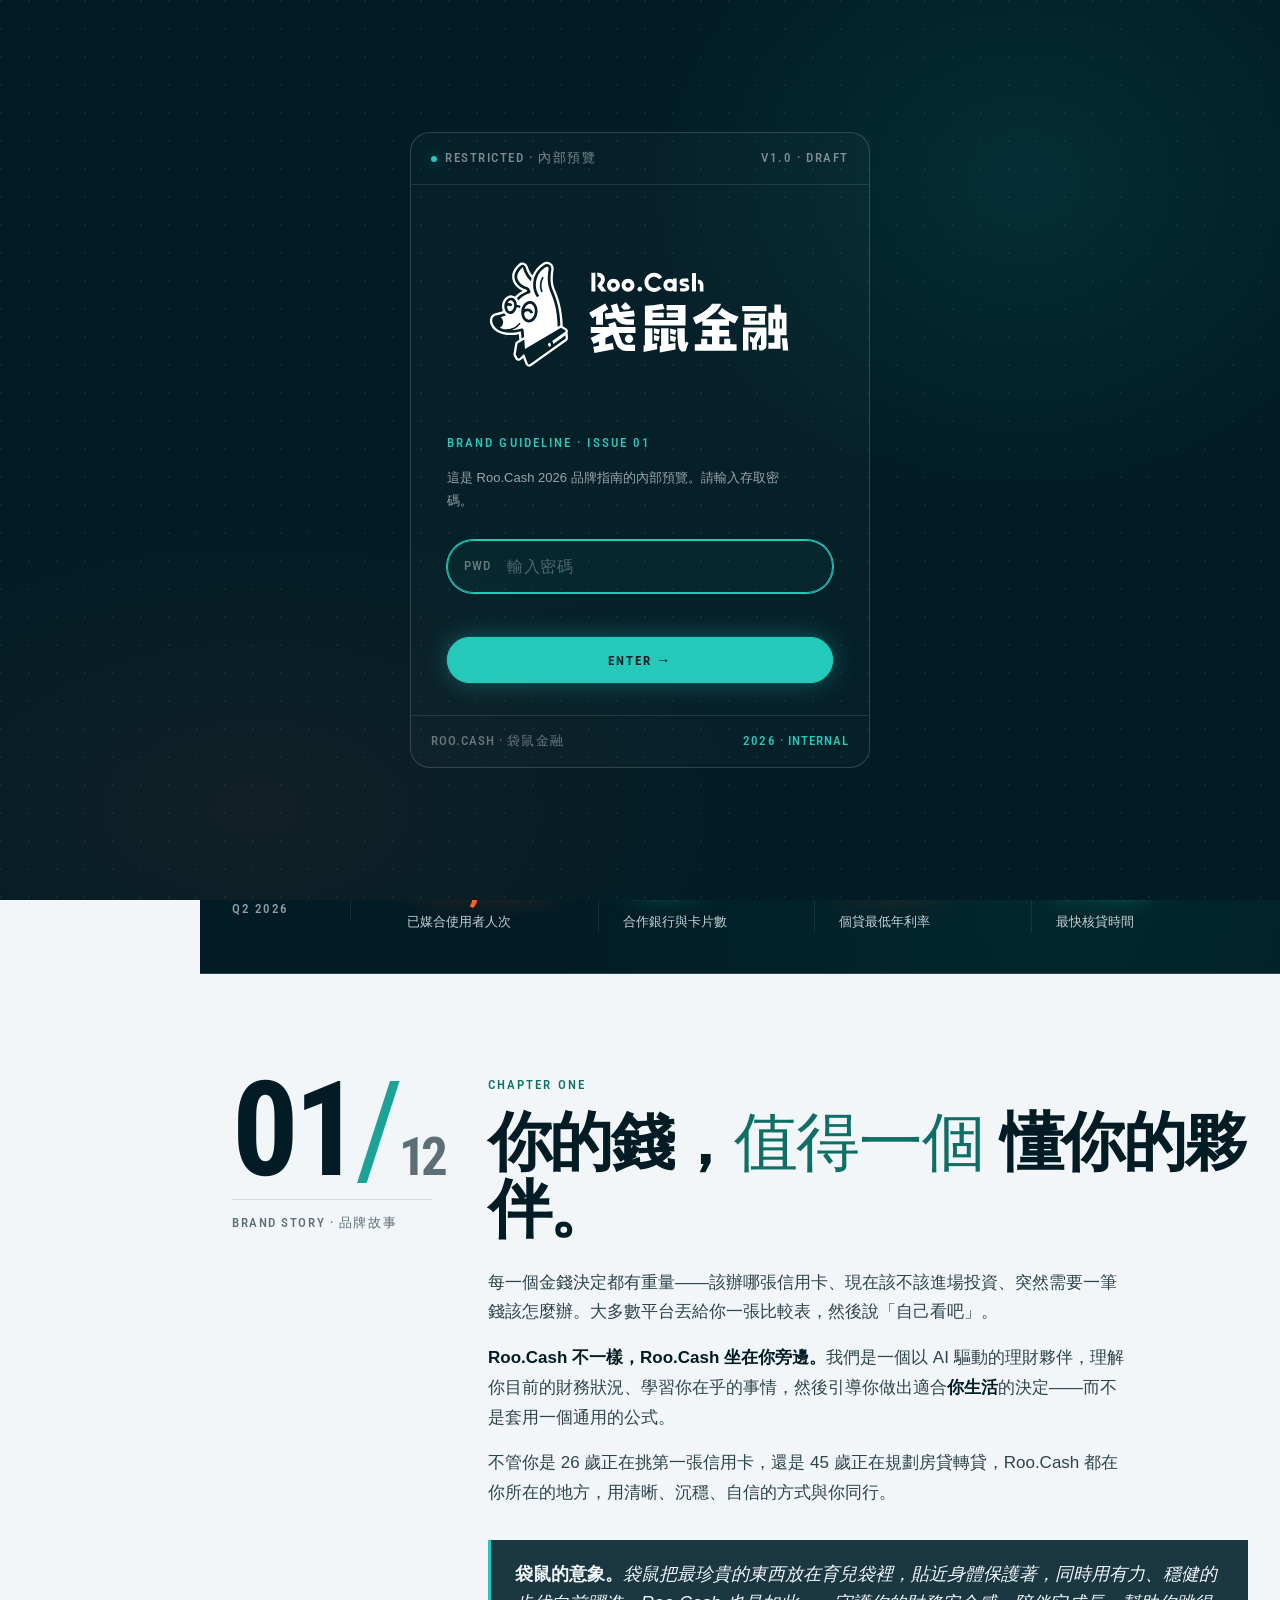
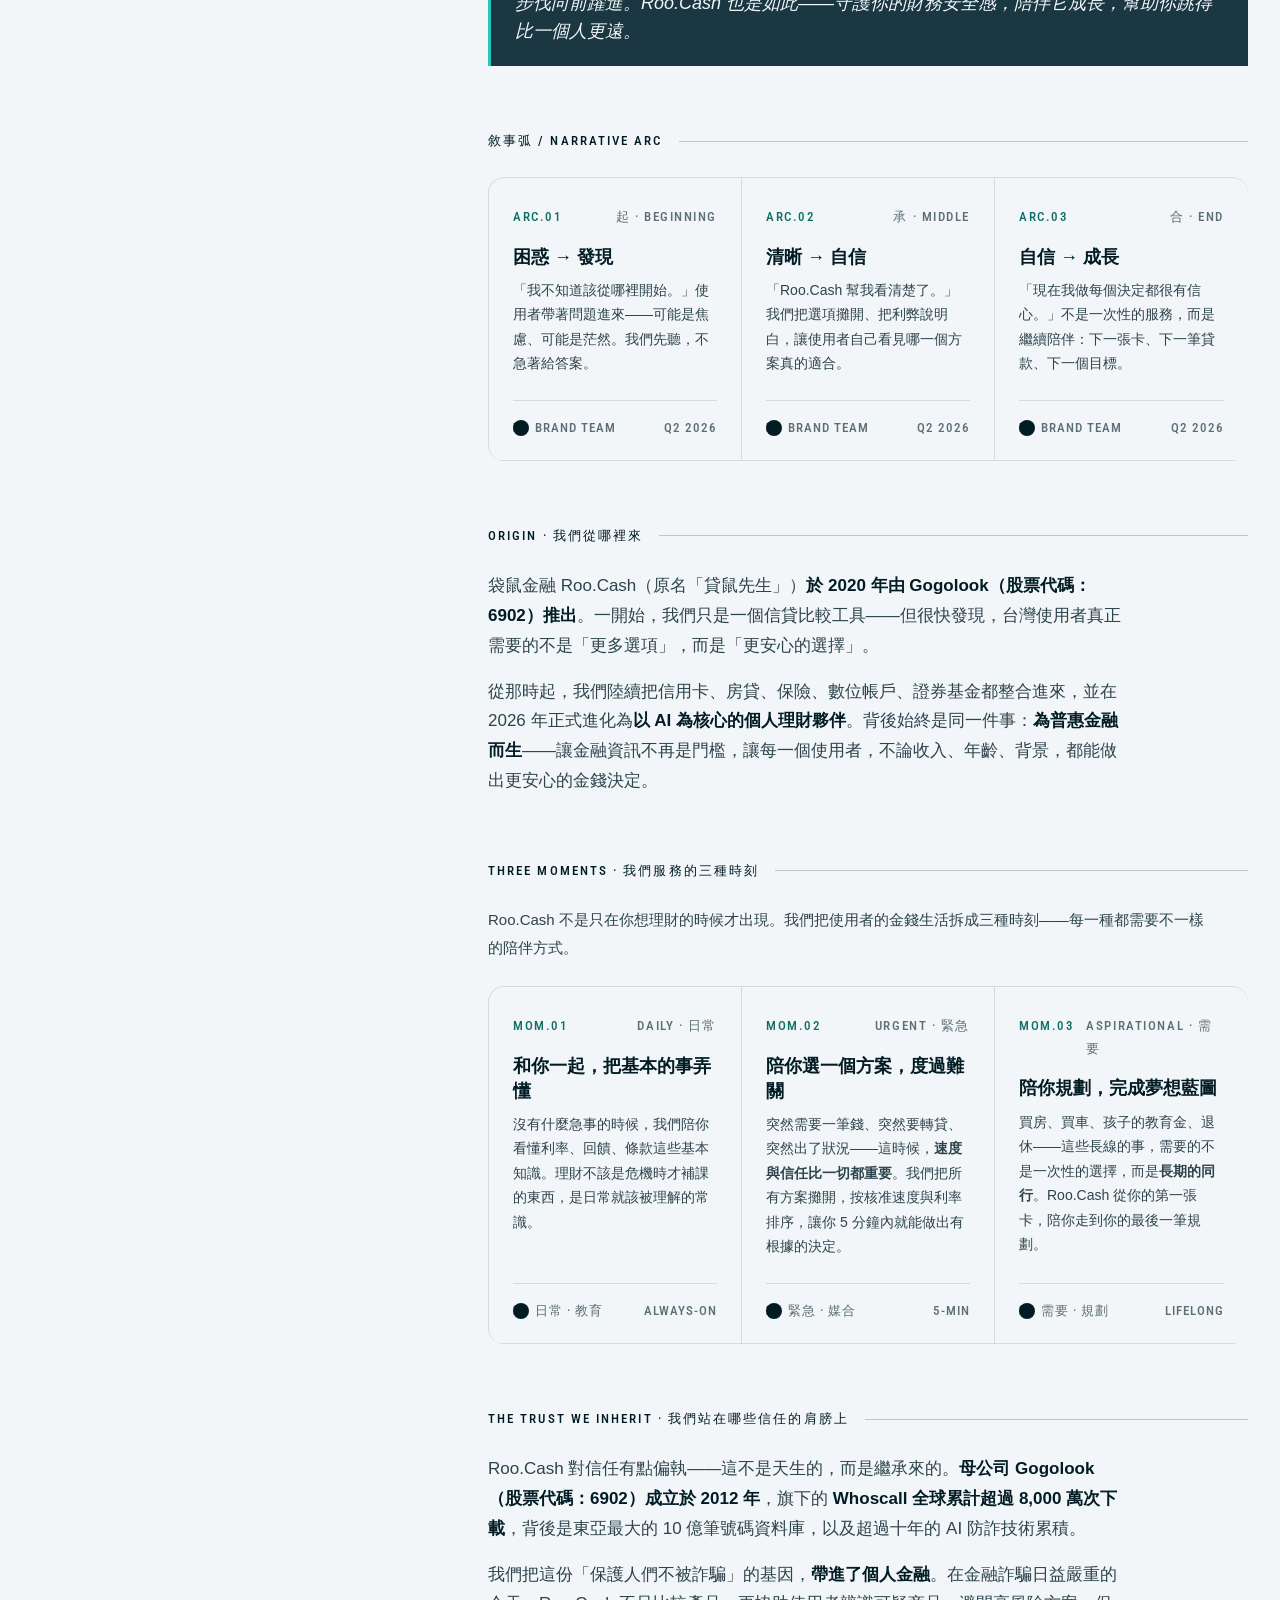
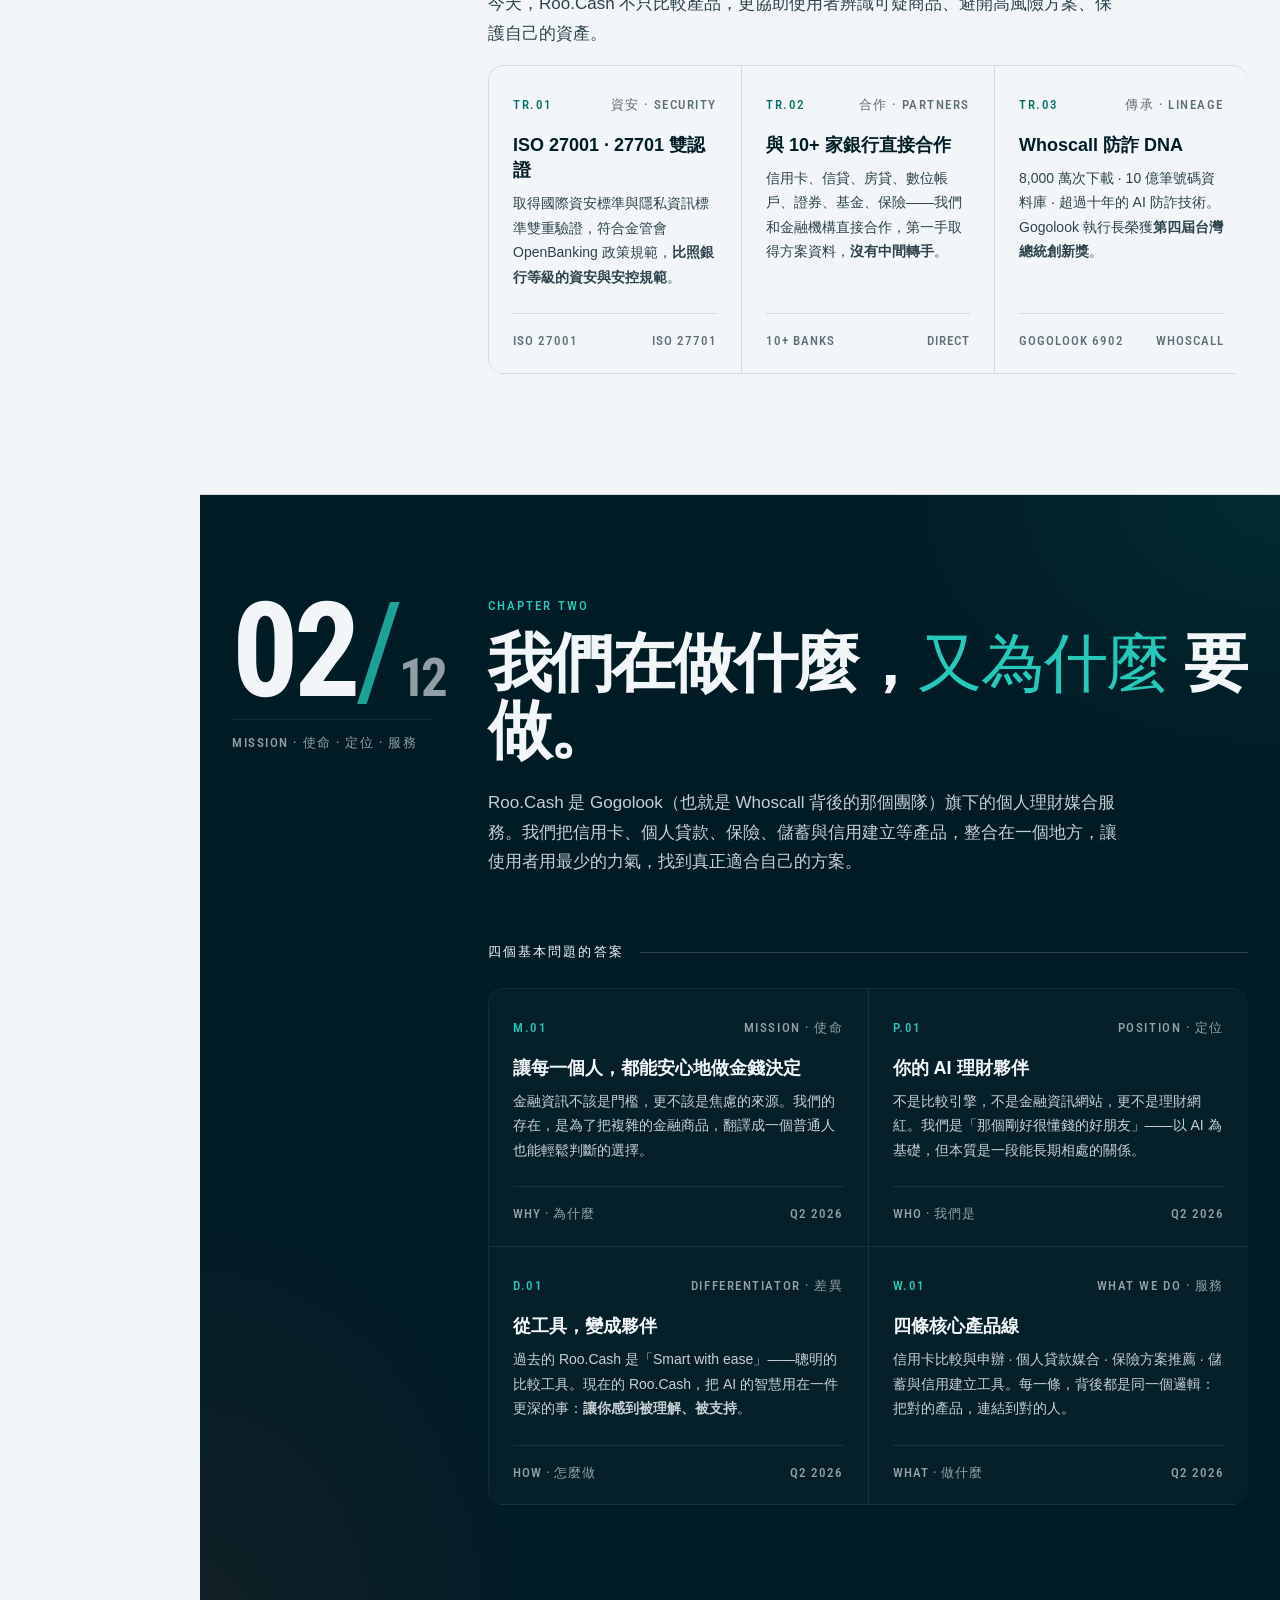
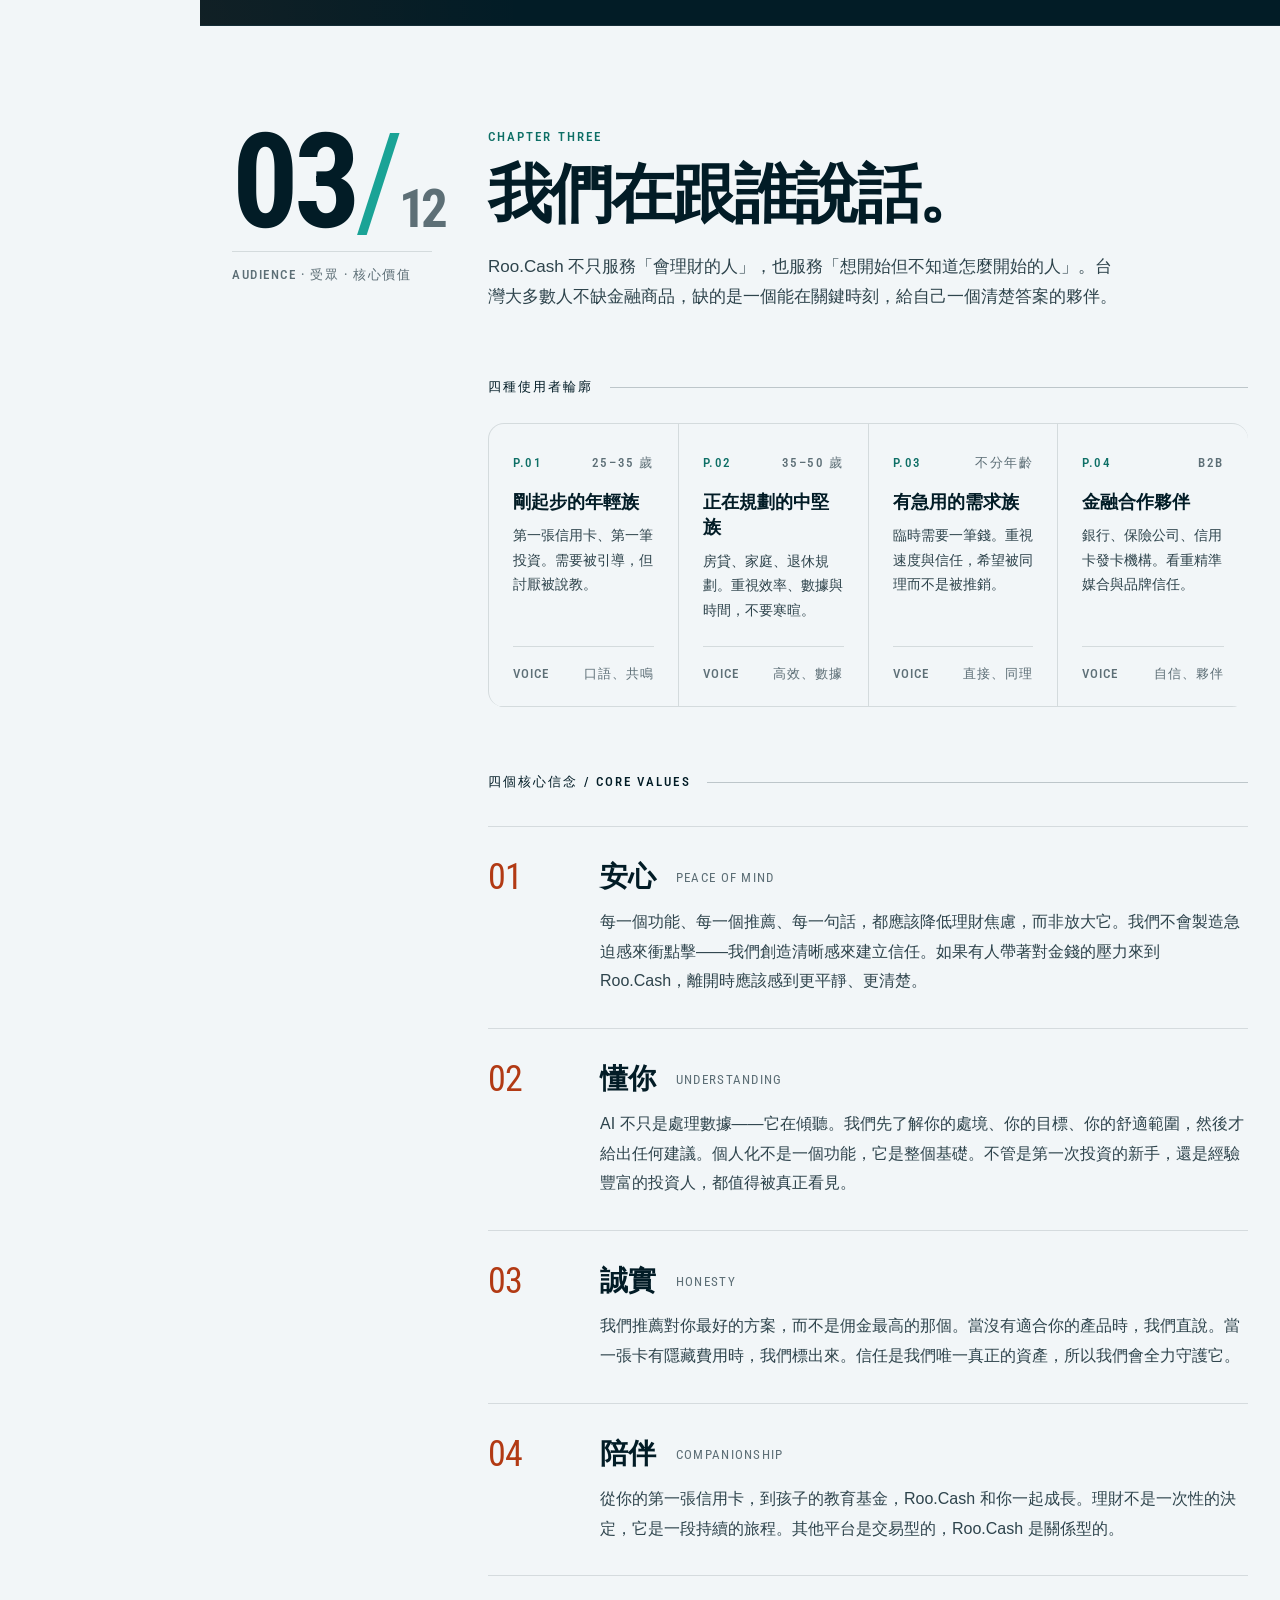
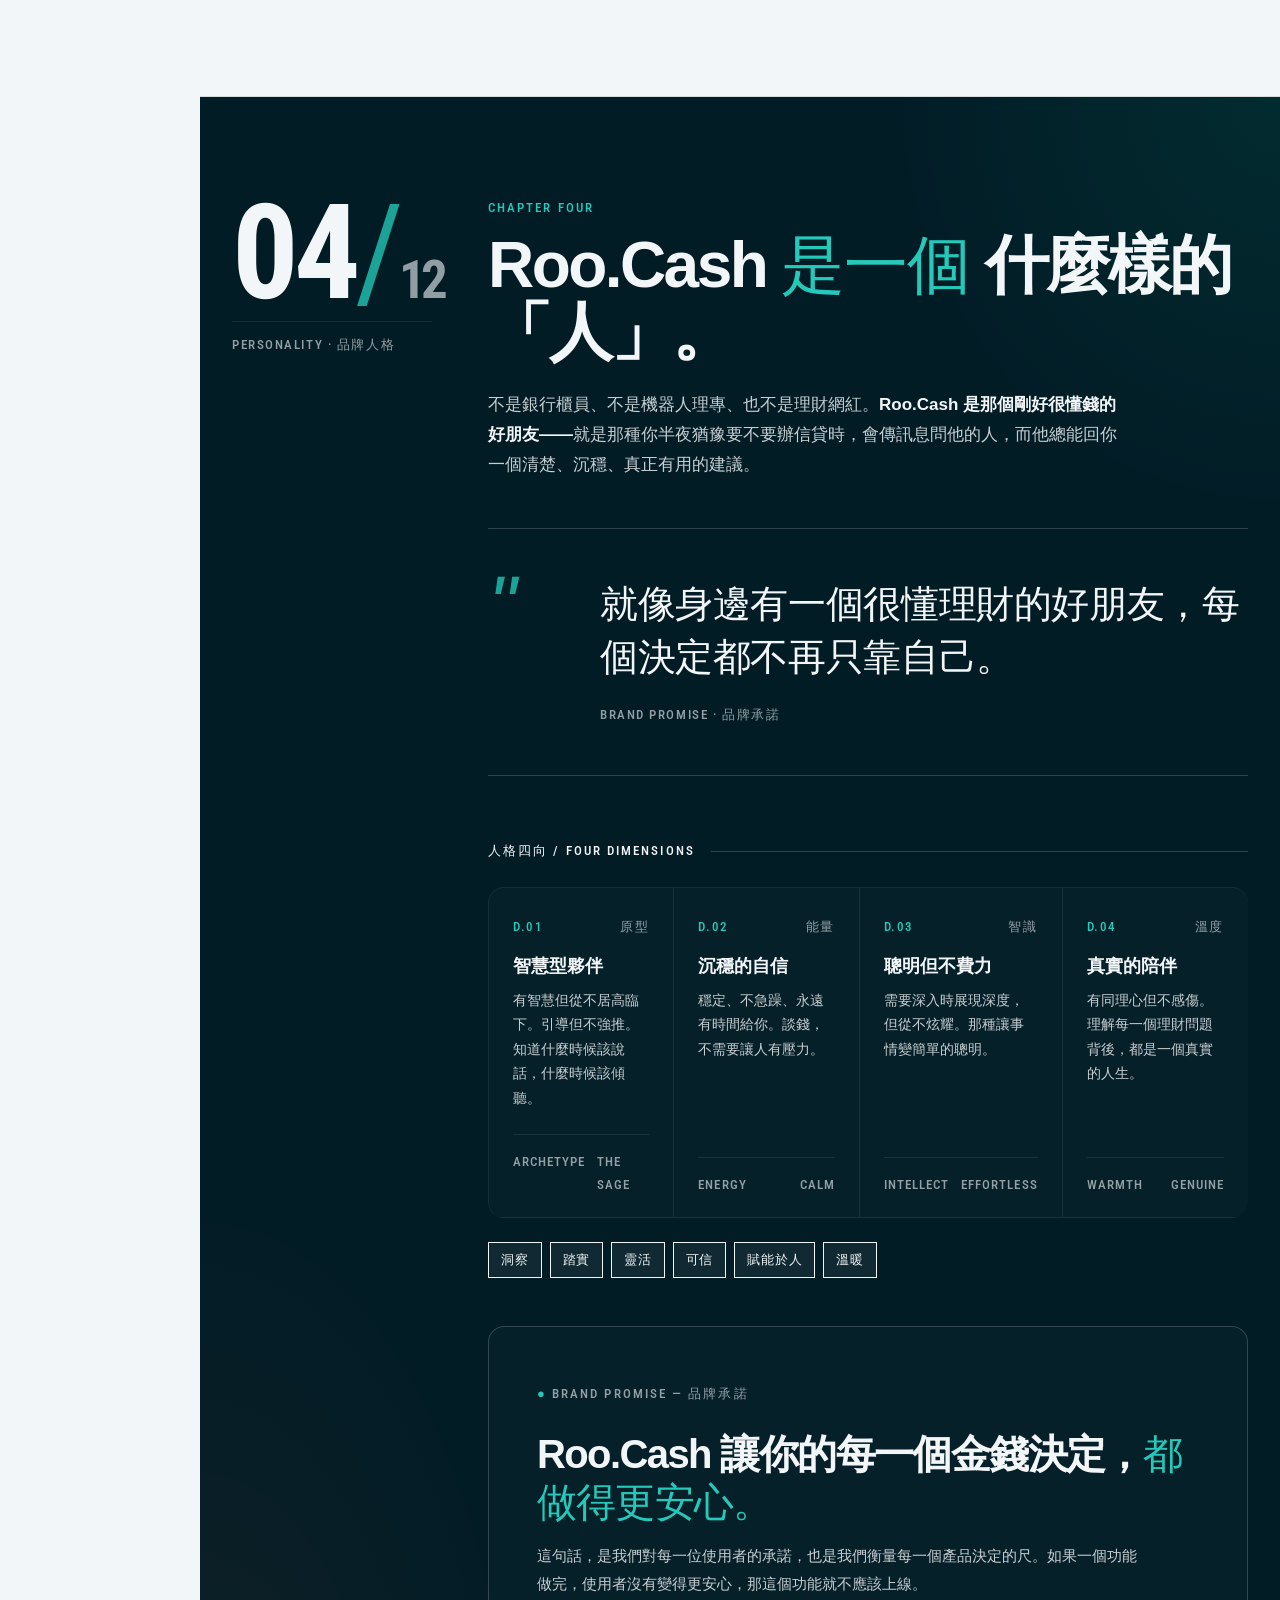
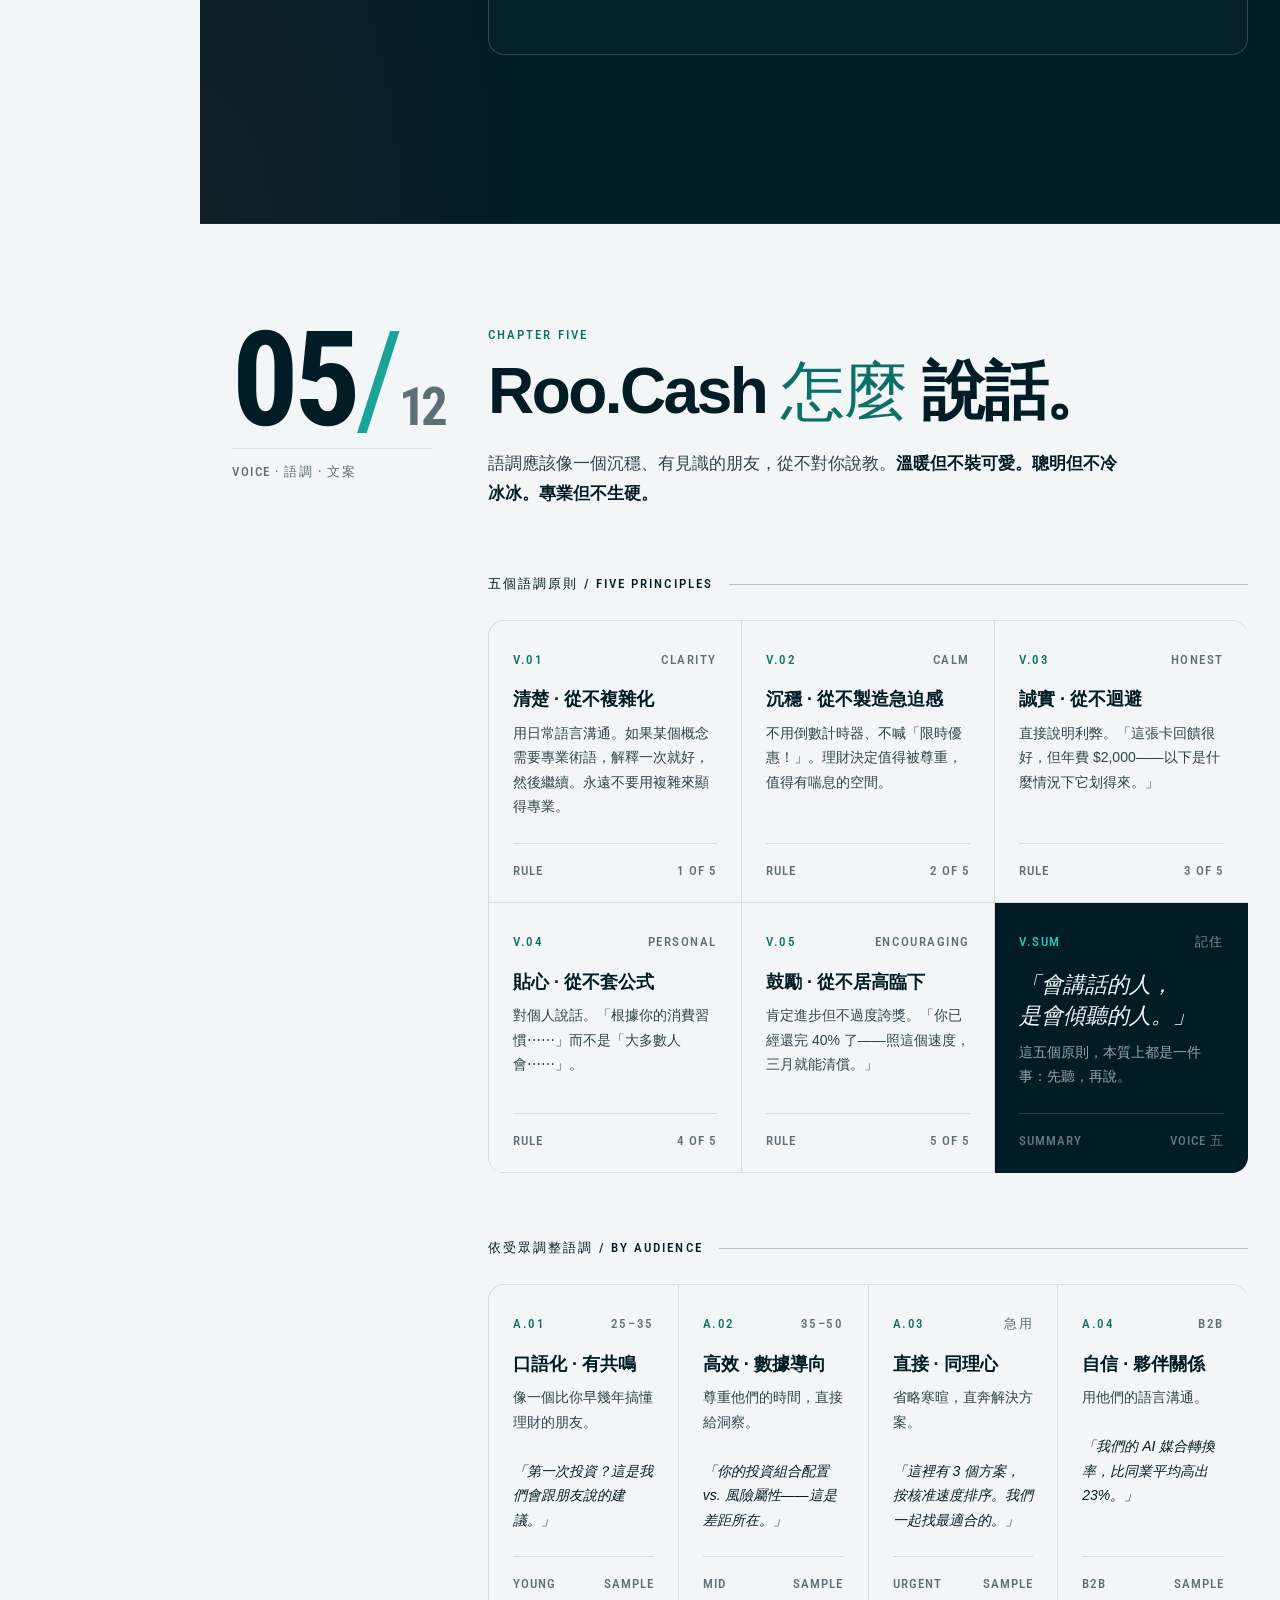
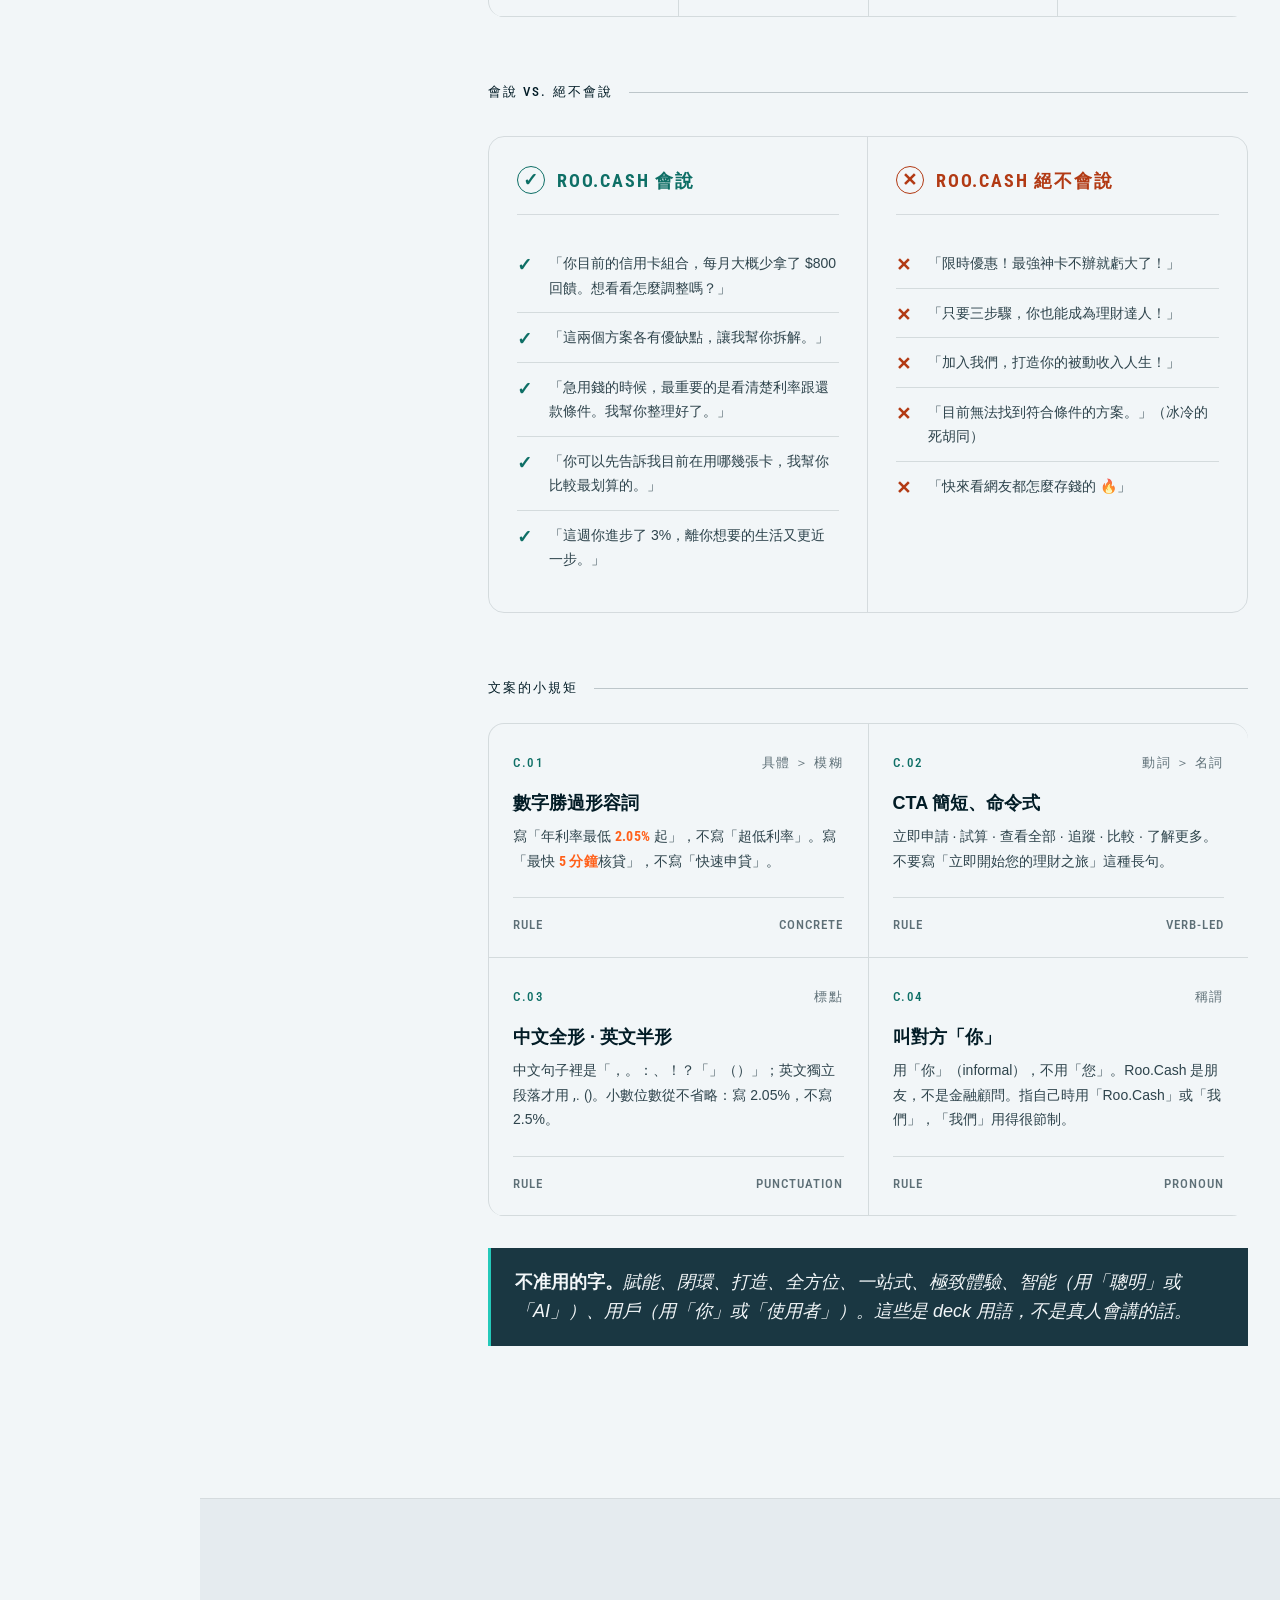
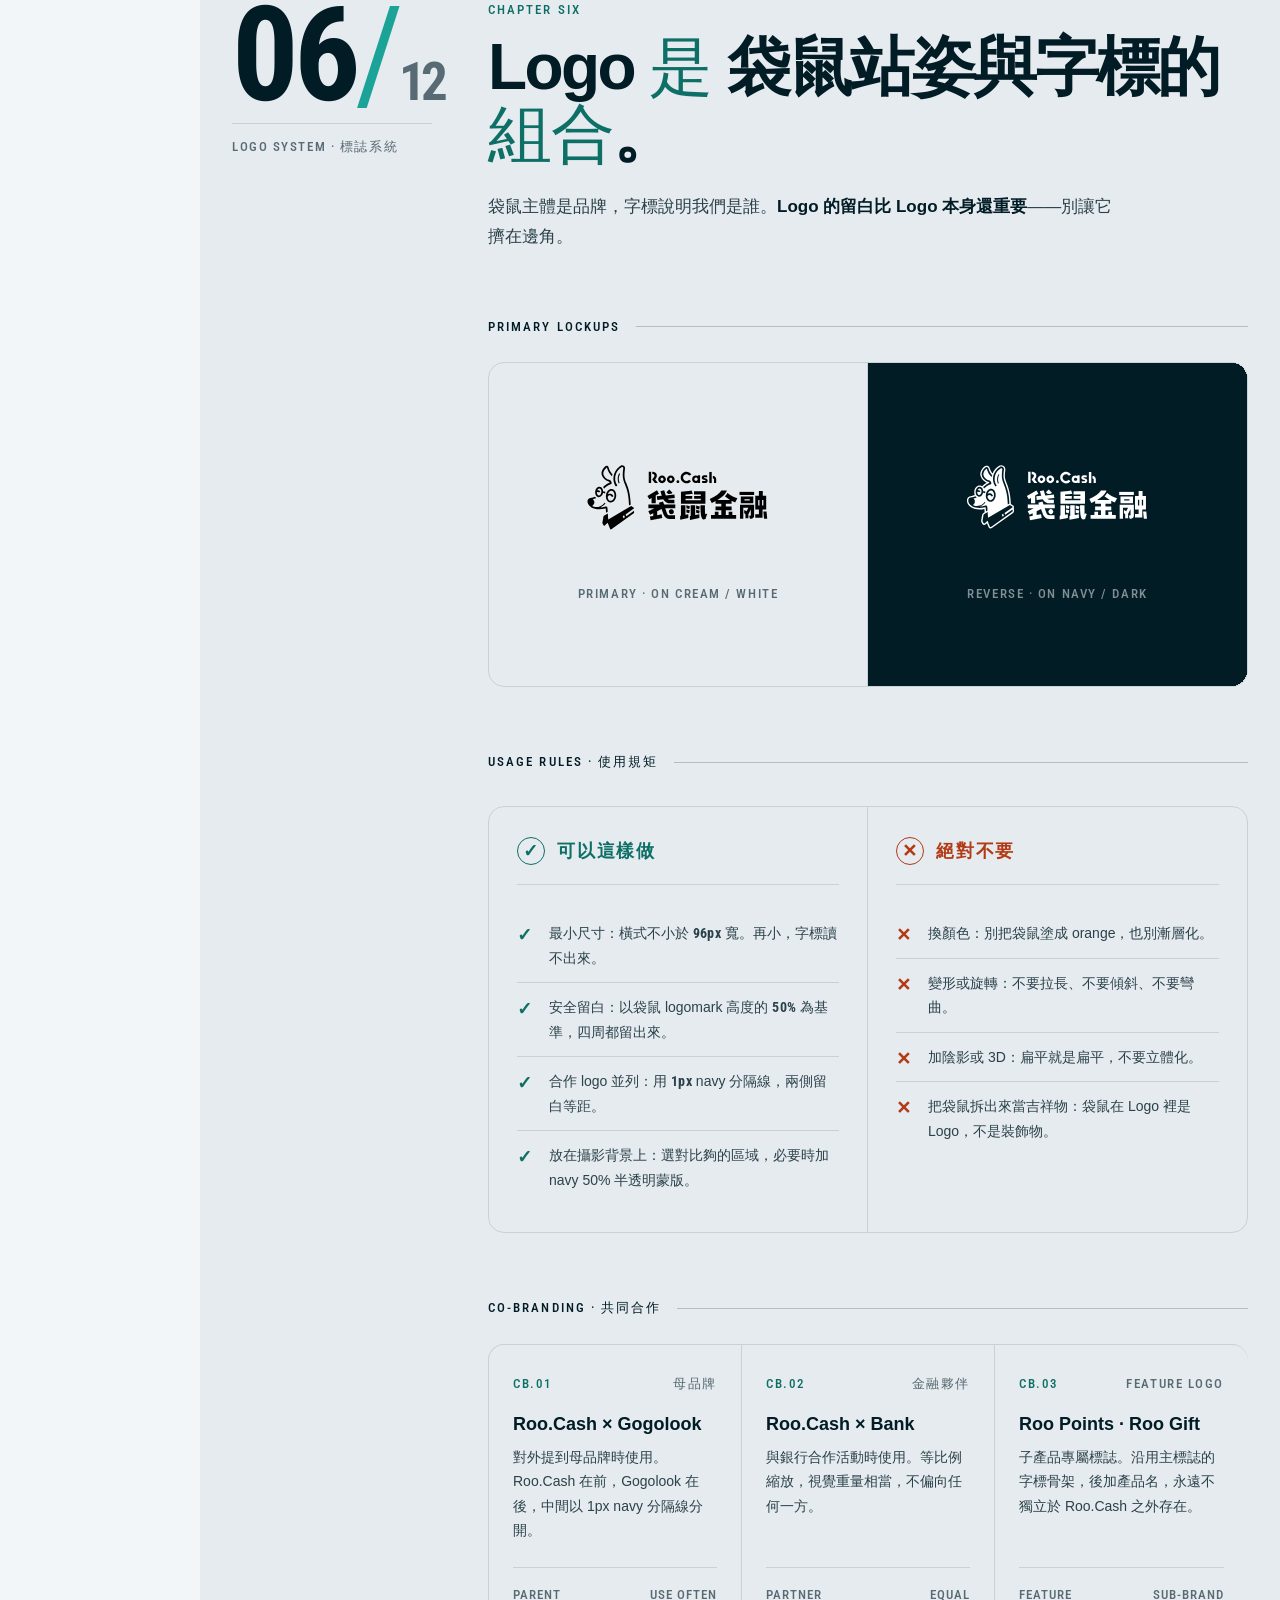
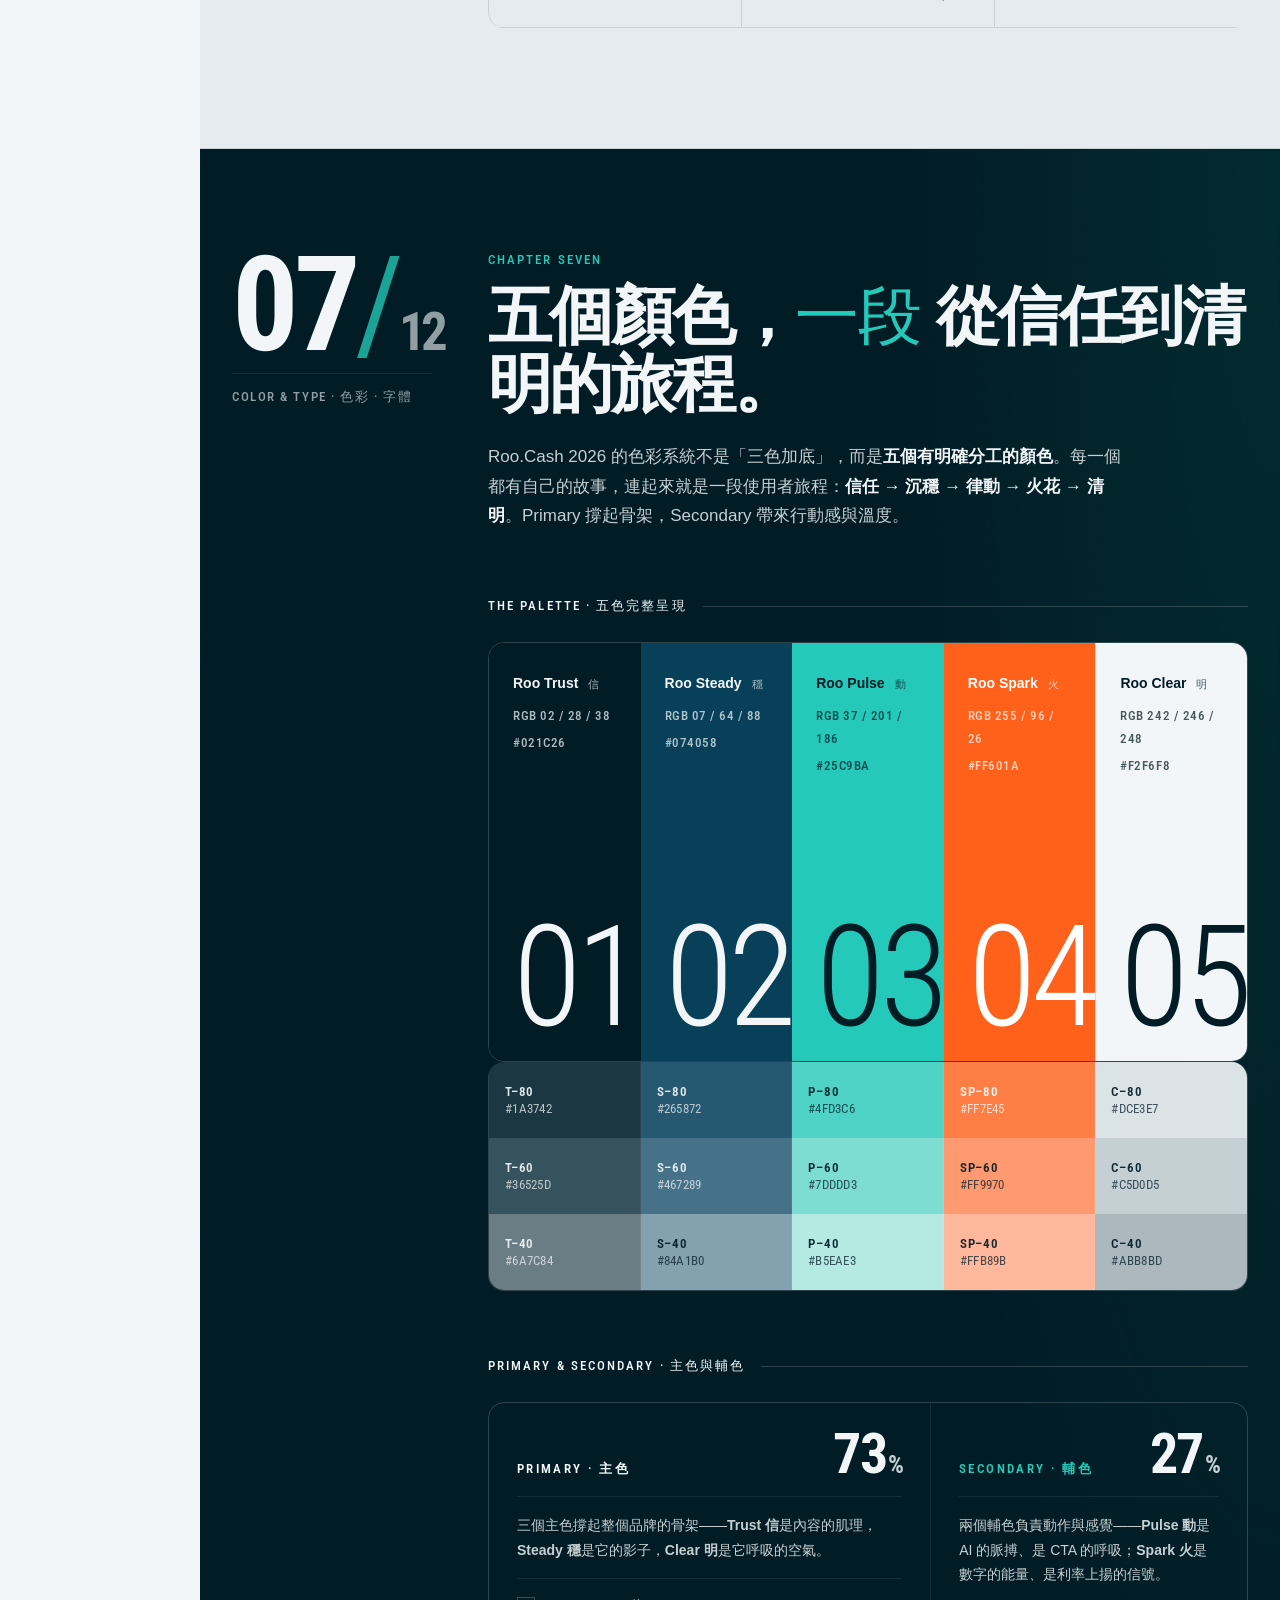
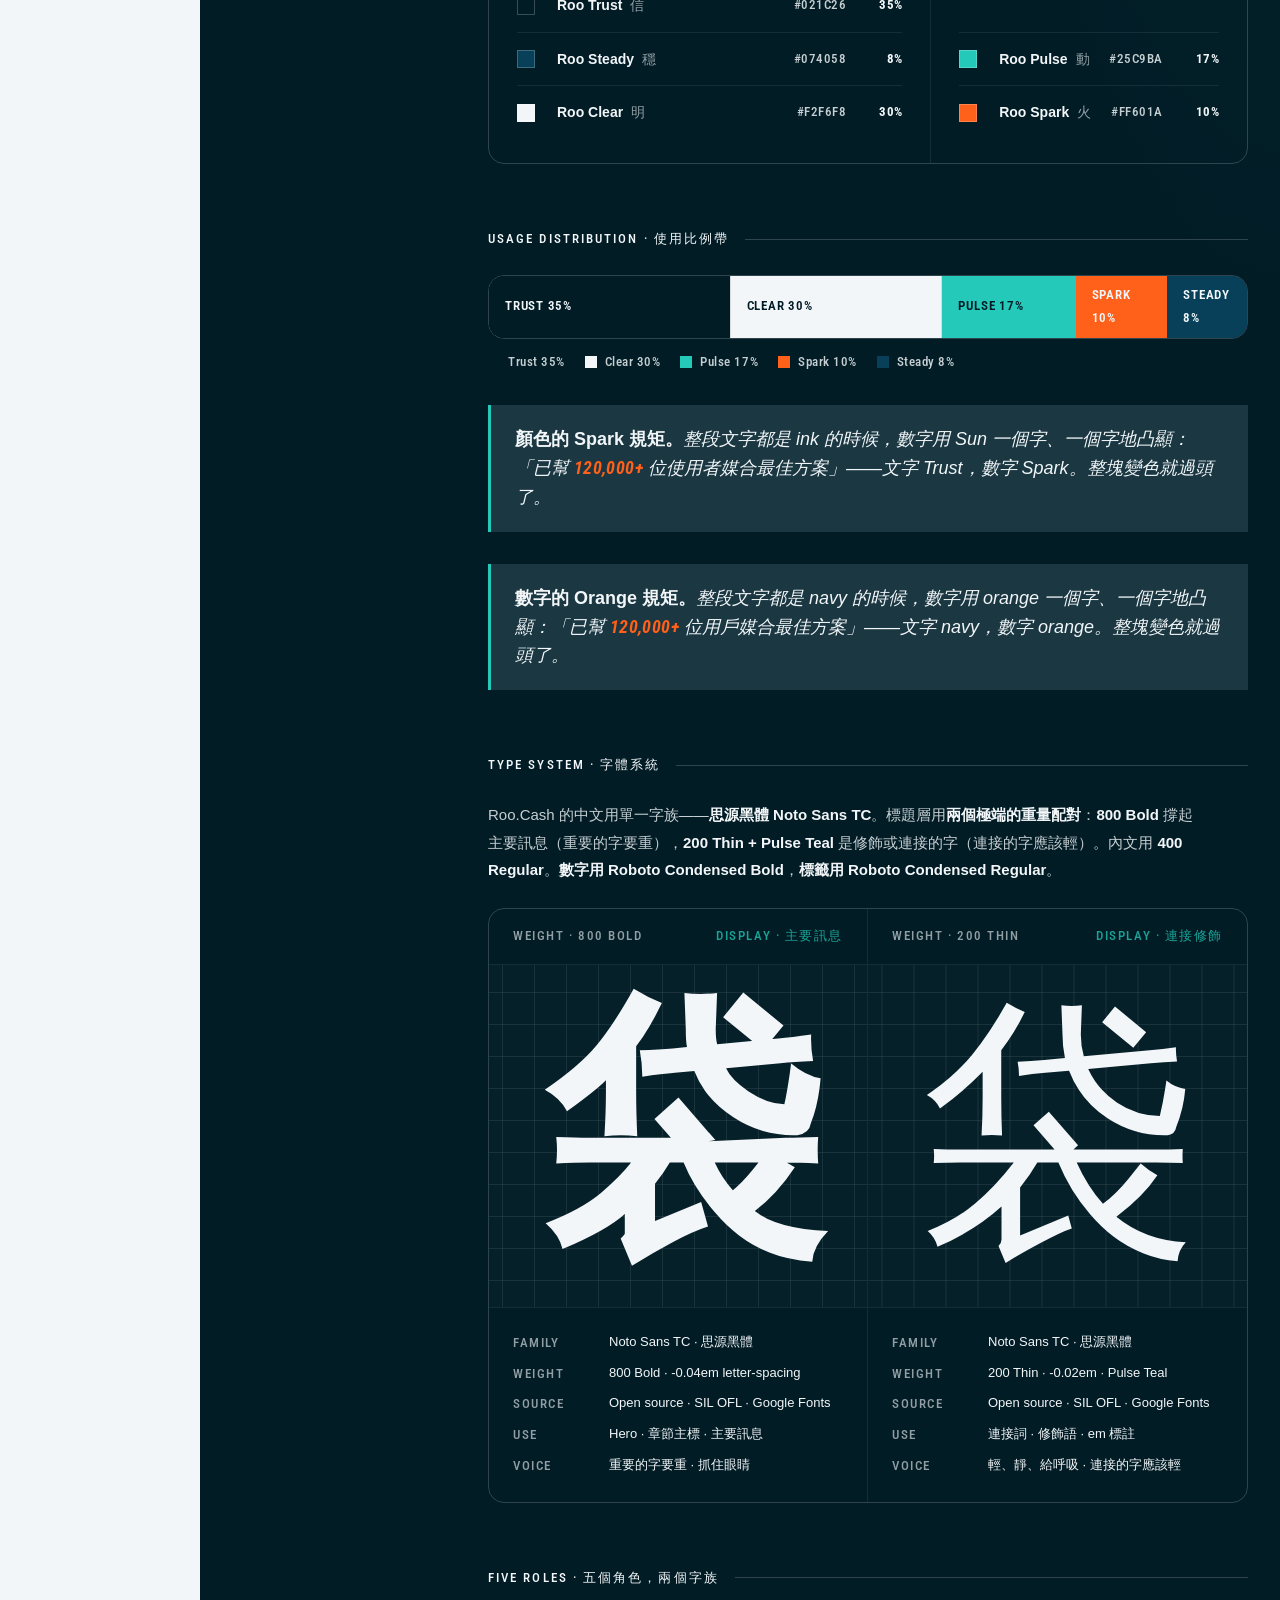
==== commit a800e07f: "Chapter 12 · color section · ff-palette layout in two buckets Replaced the compact color-overview pa" ====
--- a/index.html
+++ b/index.html
@@ -6885,170 +6885,166 @@
         <strong style="color: var(--void-text);">Primary（5 色 · 新品牌）</strong>是設計師看的 spec，<strong style="color: var(--void-text);">Secondary（NRoo* 七大色族 · 既有 codebase）</strong>是工程師看的 utility。Primary 值已重新對應到 NRoo*-100/120 上，舊 hex 直接取代。
       </p>
 
-      <div class="subhead">Color System · 整體一覽</div>
-      <p style="font-family: var(--font-cjk); font-size: 14px; line-height: 1.85; color: var(--void-soft); max-width: 720px; margin-bottom: 8px;">
-        全部 70+ 色彩值，一個畫面看完。<span style="font-family: var(--font-mono); color: var(--roo-pulse); font-weight: 700;">★</span> 標記是 Primary（品牌主色），其餘是 Secondary tonal scale。
+      <!-- ─── BUCKET A · PRIMARY PALETTE (chapter 07 layout) ─── -->
+      <div class="subhead h-section">Primary · 5 個品牌主色</div>
+      <p style="font-family: var(--font-cjk); font-size: 14px; line-height: 1.85; color: var(--void-soft); max-width: 720px; margin-bottom: 24px;">
+        Roo.Cash 對外溝通的<strong style="color: var(--void-text);">唯一五色</strong>。每一個都對應 NRoo*-100 或 -120，是新值<em>取代</em>舊 hex，不是並列。
       </p>
 
-      <div class="color-overview">
-        <!-- PRIMARY ROW -->
-        <div class="overview-section">
-          <div class="overview-section-head">
-            <span>PRIMARY · 品牌主色</span>
-            <span class="count">5 colours</span>
-          </div>
-          <div class="overview-primary-grid">
-            <div class="overview-primary-cell" style="background: #021C26; color: #F2F6F8;">
-              <div class="ovp-role">01 · Surface</div>
-              <div>
-                <div class="ovp-name">Roo Trust</div>
-                <div class="ovp-hex">#021C26</div>
-              </div>
-            </div>
-            <div class="overview-primary-cell" style="background: #074058; color: #F2F6F8;">
-              <div class="ovp-role">02 · Depth</div>
-              <div>
-                <div class="ovp-name">Roo Steady</div>
-                <div class="ovp-hex">#074058</div>
-              </div>
-            </div>
-            <div class="overview-primary-cell" style="background: #25C9BA; color: #021C26;">
-              <div class="ovp-role">03 · Action</div>
-              <div>
-                <div class="ovp-name">Roo Pulse</div>
-                <div class="ovp-hex">#25C9BA</div>
-              </div>
-            </div>
-            <div class="overview-primary-cell" style="background: #FF601A; color: #FFFFFF;">
-              <div class="ovp-role">04 · Spark</div>
-              <div>
-                <div class="ovp-name">Roo Spark</div>
-                <div class="ovp-hex">#FF601A</div>
-              </div>
-            </div>
-            <div class="overview-primary-cell" style="background: #F2F6F8; color: #021C26;">
-              <div class="ovp-role">05 · Canvas</div>
-              <div>
-                <div class="ovp-name">Roo Clear</div>
-                <div class="ovp-hex">#F2F6F8</div>
-              </div>
-            </div>
-          </div>
-        </div>
-
-        <!-- SECONDARY: 7 FAMILIES -->
-        <div class="overview-section">
-          <div class="overview-section-head">
-            <span>SECONDARY · NRoo* tonal scales</span>
-            <span class="count">7 families · 56 shades</span>
-          </div>
-
-          <!-- NRooBlue 13 shades → Trust tonal -->
-          <div class="overview-family-row">
-            <div class="overview-family-label">NRooBlue<span class="sub">Trust tonal · 13</span></div>
-            <div class="overview-shades">
-              <div class="overview-shade" style="background: #F3FAFF; color: #021C26;"><span class="ovs-step">-5</span><span class="ovs-hex">F3FAFF</span></div>
-              <div class="overview-shade" style="background: #E8F5FF; color: #021C26;"><span class="ovs-step">-8</span><span class="ovs-hex">E8F5FF</span></div>
-              <div class="overview-shade" style="background: #DCF0FF; color: #021C26;"><span class="ovs-step">-10</span><span class="ovs-hex">DCF0FF</span></div>
-              <div class="overview-shade" style="background: #B0DAFF; color: #021C26;"><span class="ovs-step">-20</span><span class="ovs-hex">B0DAFF</span></div>
-              <div class="overview-shade" style="background: #52A5FF; color: #021C26;"><span class="ovs-step">-40</span><span class="ovs-hex">52A5FF</span></div>
-              <div class="overview-shade" style="background: #377ADB; color: #fff;"><span class="ovs-step">-60</span><span class="ovs-hex">377ADB</span></div>
-              <div class="overview-shade" style="background: #2567B7; color: #fff;"><span class="ovs-step">-80</span><span class="ovs-hex">2567B7</span></div>
-              <div class="overview-shade" style="background: #1F5099; color: #fff;"><span class="ovs-step">-90</span><span class="ovs-hex">1F5099</span></div>
-              <div class="overview-shade" style="background: #3C5078; color: #fff;"><span class="ovs-step">-95</span><span class="ovs-hex">3C5078</span></div>
-              <div class="overview-shade is-primary" style="background: #021C26; color: #fff;"><span class="ovs-step">-100</span><span class="ovs-hex">021C26</span></div>
-              <div class="overview-shade" style="background: #112549; color: #fff;"><span class="ovs-step">-120</span><span class="ovs-hex">112549</span></div>
-              <div class="overview-shade" style="background: #0D1E3D; color: #fff;"><span class="ovs-step">-140</span><span class="ovs-hex">0D1E3D</span></div>
-              <div class="overview-shade" style="background: #1C222D; color: #fff;"><span class="ovs-step">-150</span><span class="ovs-hex">1C222D</span></div>
-            </div>
-          </div>
-
-          <!-- NRooGreen 7 shades → Pulse tonal -->
-          <div class="overview-family-row">
-            <div class="overview-family-label">NRooGreen<span class="sub">Pulse tonal · 7</span></div>
-            <div class="overview-shades">
-              <div class="overview-shade" style="background: #E6FFF2; color: #021C26;"><span class="ovs-step">-10</span><span class="ovs-hex">E6FFF2</span></div>
-              <div class="overview-shade" style="background: #D5F7E9; color: #021C26;"><span class="ovs-step">-20</span><span class="ovs-hex">D5F7E9</span></div>
-              <div class="overview-shade" style="background: #ADF2D7; color: #021C26;"><span class="ovs-step">-40</span><span class="ovs-hex">ADF2D7</span></div>
-              <div class="overview-shade" style="background: #85EDC5; color: #021C26;"><span class="ovs-step">-60</span><span class="ovs-hex">85EDC5</span></div>
-              <div class="overview-shade is-primary" style="background: #25C9BA; color: #021C26;"><span class="ovs-step">-100</span><span class="ovs-hex">25C9BA</span></div>
-              <div class="overview-shade" style="background: #14A571; color: #fff;"><span class="ovs-step">-120</span><span class="ovs-hex">14A571</span></div>
-              <div class="overview-shade" style="background: #1D724F; color: #fff;"><span class="ovs-step">-140</span><span class="ovs-hex">1D724F</span></div>
-            </div>
-          </div>
-
-          <!-- NRooGrey 9 shades → Clear tonal -->
-          <div class="overview-family-row">
-            <div class="overview-family-label">NRooGrey<span class="sub">Clear tonal · 9</span></div>
-            <div class="overview-shades">
-              <div class="overview-shade" style="background: #FFFFFF; color: #021C26; box-shadow: inset 0 0 0 1px rgba(0,0,0,0.08);"><span class="ovs-step">-0</span><span class="ovs-hex">FFFFFF</span></div>
-              <div class="overview-shade is-primary" style="background: #F2F6F8; color: #021C26;"><span class="ovs-step">-10</span><span class="ovs-hex">F2F6F8</span></div>
-              <div class="overview-shade" style="background: #F2F2F2; color: #021C26;"><span class="ovs-step">-20</span><span class="ovs-hex">F2F2F2</span></div>
-              <div class="overview-shade" style="background: #E5E5E5; color: #021C26;"><span class="ovs-step">-40</span><span class="ovs-hex">E5E5E5</span></div>
-              <div class="overview-shade" style="background: #CBCCCA; color: #021C26;"><span class="ovs-step">-60</span><span class="ovs-hex">CBCCCA</span></div>
-              <div class="overview-shade" style="background: #A8A8A8; color: #021C26;"><span class="ovs-step">-80</span><span class="ovs-hex">A8A8A8</span></div>
-              <div class="overview-shade" style="background: #989998; color: #fff;"><span class="ovs-step">-100</span><span class="ovs-hex">989998</span></div>
-              <div class="overview-shade" style="background: #777776; color: #fff;"><span class="ovs-step">-120</span><span class="ovs-hex">777776</span></div>
-              <div class="overview-shade" style="background: #666666; color: #fff;"><span class="ovs-step">-140</span><span class="ovs-hex">666666</span></div>
-            </div>
-          </div>
-
-          <!-- NRooOrange 8 shades → Spark tonal -->
-          <div class="overview-family-row">
-            <div class="overview-family-label">NRooOrange<span class="sub">Spark tonal · 8</span></div>
-            <div class="overview-shades">
-              <div class="overview-shade" style="background: #FFD5C7; color: #021C26;"><span class="ovs-step">-10</span><span class="ovs-hex">FFD5C7</span></div>
-              <div class="overview-shade" style="background: #FFBFAE; color: #021C26;"><span class="ovs-step">-20</span><span class="ovs-hex">FFBFAE</span></div>
-              <div class="overview-shade" style="background: #F7A794; color: #021C26;"><span class="ovs-step">-40</span><span class="ovs-hex">F7A794</span></div>
-              <div class="overview-shade" style="background: #F29079; color: #021C26;"><span class="ovs-step">-60</span><span class="ovs-hex">F29079</span></div>
-              <div class="overview-shade" style="background: #EF6C48; color: #fff;"><span class="ovs-step">-80</span><span class="ovs-hex">EF6C48</span></div>
-              <div class="overview-shade" style="background: #F75231; color: #fff;"><span class="ovs-step">-100</span><span class="ovs-hex">F75231</span></div>
-              <div class="overview-shade is-primary" style="background: #FF601A; color: #fff;"><span class="ovs-step">-120</span><span class="ovs-hex">FF601A</span></div>
-              <div class="overview-shade" style="background: #C13200; color: #fff;"><span class="ovs-step">-140</span><span class="ovs-hex">C13200</span></div>
-            </div>
-          </div>
-
-          <!-- NRooRed 5 -->
-          <div class="overview-family-row">
-            <div class="overview-family-label">NRooRed<span class="sub">Alert · 5</span></div>
-            <div class="overview-shades">
-              <div class="overview-shade" style="background: #F26666; color: #fff;"><span class="ovs-step">-60</span><span class="ovs-hex">F26666</span></div>
-              <div class="overview-shade" style="background: #F24E4E; color: #fff;"><span class="ovs-step">-80</span><span class="ovs-hex">F24E4E</span></div>
-              <div class="overview-shade" style="background: #F43131; color: #fff;"><span class="ovs-step">-100</span><span class="ovs-hex">F43131</span></div>
-              <div class="overview-shade" style="background: #D31E1A; color: #fff;"><span class="ovs-step">-120</span><span class="ovs-hex">D31E1A</span></div>
-              <div class="overview-shade" style="background: #BF0900; color: #fff;"><span class="ovs-step">-140</span><span class="ovs-hex">BF0900</span></div>
-            </div>
-          </div>
-
-          <!-- NRooYellow 6 -->
-          <div class="overview-family-row">
-            <div class="overview-family-label">NRooYellow<span class="sub">Warning · 6</span></div>
-            <div class="overview-shades">
-              <div class="overview-shade" style="background: #FFEEC2; color: #021C26;"><span class="ovs-step">-40</span><span class="ovs-hex">FFEEC2</span></div>
-              <div class="overview-shade" style="background: #FFE8A8; color: #021C26;"><span class="ovs-step">-60</span><span class="ovs-hex">FFE8A8</span></div>
-              <div class="overview-shade" style="background: #FFD066; color: #021C26;"><span class="ovs-step">-80</span><span class="ovs-hex">FFD066</span></div>
-              <div class="overview-shade" style="background: #FFB522; color: #021C26;"><span class="ovs-step">-100</span><span class="ovs-hex">FFB522</span></div>
-              <div class="overview-shade" style="background: #F49416; color: #021C26;"><span class="ovs-step">-120</span><span class="ovs-hex">F49416</span></div>
-              <div class="overview-shade" style="background: #CC7900; color: #fff;"><span class="ovs-step">-140</span><span class="ovs-hex">CC7900</span></div>
-            </div>
-          </div>
-
-          <!-- NRooPurple 8 -->
-          <div class="overview-family-row">
-            <div class="overview-family-label">NRooPurple<span class="sub">Promo · 8</span></div>
-            <div class="overview-shades">
-              <div class="overview-shade" style="background: #EBEBFF; color: #021C26;"><span class="ovs-step">-10</span><span class="ovs-hex">EBEBFF</span></div>
-              <div class="overview-shade" style="background: #E1E1FF; color: #021C26;"><span class="ovs-step">-20</span><span class="ovs-hex">E1E1FF</span></div>
-              <div class="overview-shade" style="background: #D4D4FF; color: #021C26;"><span class="ovs-step">-40</span><span class="ovs-hex">D4D4FF</span></div>
-              <div class="overview-shade" style="background: #C2C2FF; color: #021C26;"><span class="ovs-step">-60</span><span class="ovs-hex">C2C2FF</span></div>
-              <div class="overview-shade" style="background: #B3B3FF; color: #021C26;"><span class="ovs-step">-80</span><span class="ovs-hex">B3B3FF</span></div>
-              <div class="overview-shade" style="background: #8C8CF9; color: #fff;"><span class="ovs-step">-100</span><span class="ovs-hex">8C8CF9</span></div>
-              <div class="overview-shade" style="background: #7070F2; color: #fff;"><span class="ovs-step">-120</span><span class="ovs-hex">7070F2</span></div>
-              <div class="overview-shade" style="background: #5B55E0; color: #fff;"><span class="ovs-step">-140</span><span class="ovs-hex">5B55E0</span></div>
-            </div>
-          </div>
-        </div>
-      </div>
+      <div class="ff-palette">
+        <div class="ff-col" style="background: #021C26; color: #F2F6F8;">
+          <div class="ff-meta">
+            <div class="ff-name">Roo Trust <span class="ff-cn">信</span></div>
+            <div class="ff-rgb">RGB 02 / 28 / 38</div>
+            <div class="ff-hex">#021C26</div>
+          </div>
+          <div class="ff-num">01</div>
+        </div>
+        <div class="ff-col" style="background: #074058; color: #F2F6F8;">
+          <div class="ff-meta">
+            <div class="ff-name">Roo Steady <span class="ff-cn">穩</span></div>
+            <div class="ff-rgb">RGB 07 / 64 / 88</div>
+            <div class="ff-hex">#074058</div>
+          </div>
+          <div class="ff-num">02</div>
+        </div>
+        <div class="ff-col" style="background: #25C9BA; color: #021C26;">
+          <div class="ff-meta">
+            <div class="ff-name">Roo Pulse <span class="ff-cn">動</span></div>
+            <div class="ff-rgb">RGB 37 / 201 / 186</div>
+            <div class="ff-hex">#25C9BA</div>
+          </div>
+          <div class="ff-num">03</div>
+        </div>
+        <div class="ff-col" style="background: #FF601A; color: #fff;">
+          <div class="ff-meta">
+            <div class="ff-name">Roo Spark <span class="ff-cn">火</span></div>
+            <div class="ff-rgb">RGB 255 / 96 / 26</div>
+            <div class="ff-hex">#FF601A</div>
+          </div>
+          <div class="ff-num">04</div>
+        </div>
+        <div class="ff-col" style="background: #F2F6F8; color: #021C26; border-left: 1px solid rgba(2,28,38,0.12);">
+          <div class="ff-meta">
+            <div class="ff-name">Roo Clear <span class="ff-cn">明</span></div>
+            <div class="ff-rgb">RGB 242 / 246 / 248</div>
+            <div class="ff-hex">#F2F6F8</div>
+          </div>
+          <div class="ff-num">05</div>
+        </div>
+      </div>
+
+      <div class="ff-tones">
+        <div class="ff-tone-cell" style="background: #1A3742; color: #F2F6F8;"><span class="t-lbl">T–80</span><span class="t-hex">#1A3742</span></div>
+        <div class="ff-tone-cell" style="background: #265872; color: #F2F6F8;"><span class="t-lbl">S–80</span><span class="t-hex">#265872</span></div>
+        <div class="ff-tone-cell" style="background: #4FD3C6; color: #021C26;"><span class="t-lbl">P–80</span><span class="t-hex">#4FD3C6</span></div>
+        <div class="ff-tone-cell" style="background: #FF7E45; color: #FFFFFF;"><span class="t-lbl">Sp–80</span><span class="t-hex">#FF7E45</span></div>
+        <div class="ff-tone-cell" style="background: #DCE3E7; color: #021C26;"><span class="t-lbl">C–80</span><span class="t-hex">#DCE3E7</span></div>
+        <div class="ff-tone-cell" style="background: #36525D; color: #F2F6F8;"><span class="t-lbl">T–60</span><span class="t-hex">#36525D</span></div>
+        <div class="ff-tone-cell" style="background: #467289; color: #F2F6F8;"><span class="t-lbl">S–60</span><span class="t-hex">#467289</span></div>
+        <div class="ff-tone-cell" style="background: #7DDDD3; color: #021C26;"><span class="t-lbl">P–60</span><span class="t-hex">#7DDDD3</span></div>
+        <div class="ff-tone-cell" style="background: #FF9970; color: #021C26;"><span class="t-lbl">Sp–60</span><span class="t-hex">#FF9970</span></div>
+        <div class="ff-tone-cell" style="background: #C5D0D5; color: #021C26;"><span class="t-lbl">C–60</span><span class="t-hex">#C5D0D5</span></div>
+        <div class="ff-tone-cell" style="background: #6A7C84; color: #F2F6F8;"><span class="t-lbl">T–40</span><span class="t-hex">#6A7C84</span></div>
+        <div class="ff-tone-cell" style="background: #84A1B0; color: #021C26;"><span class="t-lbl">S–40</span><span class="t-hex">#84A1B0</span></div>
+        <div class="ff-tone-cell" style="background: #B5EAE3; color: #021C26;"><span class="t-lbl">P–40</span><span class="t-hex">#B5EAE3</span></div>
+        <div class="ff-tone-cell" style="background: #FFB89B; color: #021C26;"><span class="t-lbl">Sp–40</span><span class="t-hex">#FFB89B</span></div>
+        <div class="ff-tone-cell" style="background: #ABB8BD; color: #021C26;"><span class="t-lbl">C–40</span><span class="t-hex">#ABB8BD</span></div>
+      </div>
+
+      <!-- ─── BUCKET B · SECONDARY PALETTE (mirrored layout) ─── -->
+      <div class="subhead h-section">Secondary · 七個 NRoo* 色族</div>
+      <p style="font-family: var(--font-cjk); font-size: 14px; line-height: 1.85; color: var(--void-soft); max-width: 720px; margin-bottom: 24px;">
+        既有 codebase 的 <strong style="color: var(--void-text);">NRoo* 七大色族</strong>都保留為 Secondary。Blue / Green / Grey / Orange 是 Primary 四色的完整 tonal 體系（每個的 -100 / -120 都是 Primary 主色 ★）。Red / Yellow / Purple 是<strong style="color: var(--void-text);">純語意色</strong>——錯誤、警告、特殊促銷。新品牌不在這三色上延伸表達，但保留它們的系統用途。
+      </p>
+
+      <div class="ff-palette" style="grid-template-columns: repeat(7, 1fr); min-height: 360px;">
+        <div class="ff-col" style="background: #112858; color: #F2F6F8;">
+          <div class="ff-meta">
+            <div class="ff-name">NRooBlue</div>
+            <div class="ff-rgb">13 shades</div>
+            <div class="ff-hex">-100 #112858</div>
+          </div>
+          <div class="ff-num" style="font-size: 80px;">B</div>
+        </div>
+        <div class="ff-col" style="background: #00E0A0; color: #021C26;">
+          <div class="ff-meta">
+            <div class="ff-name">NRooGreen</div>
+            <div class="ff-rgb">7 shades</div>
+            <div class="ff-hex">-100 #00E0A0</div>
+          </div>
+          <div class="ff-num" style="font-size: 80px;">G</div>
+        </div>
+        <div class="ff-col" style="background: #989998; color: #fff;">
+          <div class="ff-meta">
+            <div class="ff-name">NRooGrey</div>
+            <div class="ff-rgb">9 shades</div>
+            <div class="ff-hex">-100 #989998</div>
+          </div>
+          <div class="ff-num" style="font-size: 80px;">N</div>
+        </div>
+        <div class="ff-col" style="background: #D84421; color: #fff;">
+          <div class="ff-meta">
+            <div class="ff-name">NRooOrange</div>
+            <div class="ff-rgb">8 shades</div>
+            <div class="ff-hex">-120 #D84421</div>
+          </div>
+          <div class="ff-num" style="font-size: 80px;">O</div>
+        </div>
+        <div class="ff-col" style="background: #F43131; color: #fff;">
+          <div class="ff-meta">
+            <div class="ff-name">NRooRed</div>
+            <div class="ff-rgb">5 shades · Alert</div>
+            <div class="ff-hex">-100 #F43131</div>
+          </div>
+          <div class="ff-num" style="font-size: 80px;">R</div>
+        </div>
+        <div class="ff-col" style="background: #FFB522; color: #021C26;">
+          <div class="ff-meta">
+            <div class="ff-name">NRooYellow</div>
+            <div class="ff-rgb">6 shades · Warning</div>
+            <div class="ff-hex">-100 #FFB522</div>
+          </div>
+          <div class="ff-num" style="font-size: 80px;">Y</div>
+        </div>
+        <div class="ff-col" style="background: #7070F2; color: #fff;">
+          <div class="ff-meta">
+            <div class="ff-name">NRooPurple</div>
+            <div class="ff-rgb">8 shades · Promo</div>
+            <div class="ff-hex">-120 #7070F2</div>
+          </div>
+          <div class="ff-num" style="font-size: 80px;">P</div>
+        </div>
+      </div>
+
+      <div class="ff-tones" style="grid-template-columns: repeat(7, 1fr);">
+        <div class="ff-tone-cell" style="background: #2567B7; color: #fff;"><span class="t-lbl">Blue-80</span><span class="t-hex">#2567B7</span></div>
+        <div class="ff-tone-cell" style="background: #85EDC5; color: #021C26;"><span class="t-lbl">Green-60</span><span class="t-hex">#85EDC5</span></div>
+        <div class="ff-tone-cell" style="background: #CBCCCA; color: #021C26;"><span class="t-lbl">Grey-60</span><span class="t-hex">#CBCCCA</span></div>
+        <div class="ff-tone-cell" style="background: #F75231; color: #fff;"><span class="t-lbl">Orange-100</span><span class="t-hex">#F75231</span></div>
+        <div class="ff-tone-cell" style="background: #F26666; color: #fff;"><span class="t-lbl">Red-60</span><span class="t-hex">#F26666</span></div>
+        <div class="ff-tone-cell" style="background: #FFD066; color: #021C26;"><span class="t-lbl">Yellow-80</span><span class="t-hex">#FFD066</span></div>
+        <div class="ff-tone-cell" style="background: #C2C2FF; color: #021C26;"><span class="t-lbl">Purple-60</span><span class="t-hex">#C2C2FF</span></div>
+        <div class="ff-tone-cell" style="background: #52A5FF; color: #021C26;"><span class="t-lbl">Blue-40</span><span class="t-hex">#52A5FF</span></div>
+        <div class="ff-tone-cell" style="background: #ADF2D7; color: #021C26;"><span class="t-lbl">Green-40</span><span class="t-hex">#ADF2D7</span></div>
+        <div class="ff-tone-cell" style="background: #E5E5E5; color: #021C26;"><span class="t-lbl">Grey-40</span><span class="t-hex">#E5E5E5</span></div>
+        <div class="ff-tone-cell" style="background: #F7A794; color: #021C26;"><span class="t-lbl">Orange-40</span><span class="t-hex">#F7A794</span></div>
+        <div class="ff-tone-cell" style="background: #D31E1A; color: #fff;"><span class="t-lbl">Red-120</span><span class="t-hex">#D31E1A</span></div>
+        <div class="ff-tone-cell" style="background: #FFEEC2; color: #021C26;"><span class="t-lbl">Yellow-40</span><span class="t-hex">#FFEEC2</span></div>
+        <div class="ff-tone-cell" style="background: #EBEBFF; color: #021C26;"><span class="t-lbl">Purple-10</span><span class="t-hex">#EBEBFF</span></div>
+        <div class="ff-tone-cell" style="background: #DCF0FF; color: #021C26;"><span class="t-lbl">Blue-10</span><span class="t-hex">#DCF0FF</span></div>
+        <div class="ff-tone-cell" style="background: #E6FFF2; color: #021C26;"><span class="t-lbl">Green-10</span><span class="t-hex">#E6FFF2</span></div>
+        <div class="ff-tone-cell" style="background: #FFFFFF; color: #021C26; box-shadow: inset 0 0 0 1px rgba(2,28,38,0.12);"><span class="t-lbl">Grey-0</span><span class="t-hex">#FFFFFF</span></div>
+        <div class="ff-tone-cell" style="background: #FFD5C7; color: #021C26;"><span class="t-lbl">Orange-10</span><span class="t-hex">#FFD5C7</span></div>
+        <div class="ff-tone-cell" style="background: #BF0900; color: #fff;"><span class="t-lbl">Red-140</span><span class="t-hex">#BF0900</span></div>
+        <div class="ff-tone-cell" style="background: #CC7900; color: #fff;"><span class="t-lbl">Yellow-140</span><span class="t-hex">#CC7900</span></div>
+        <div class="ff-tone-cell" style="background: #5B55E0; color: #fff;"><span class="t-lbl">Purple-140</span><span class="t-hex">#5B55E0</span></div>
+      </div>
+
+      <div class="callout" style="margin: 24px 0;">
+        <strong>讀法：</strong>畫面用色先在 Primary 5 色裡找。<em>系統狀態</em>（錯誤 / 警告 / disabled）找 Secondary 的 Red / Yellow / Grey。<em>促銷 / 點數</em>找 Purple。<strong>避免</strong>把 Secondary 當品牌主色用——那是 Primary 的工作。
+      </div>
+
 
       <div class="subhead">Primary · 5 個品牌主色</div>
       <div class="code-table color-primary">
